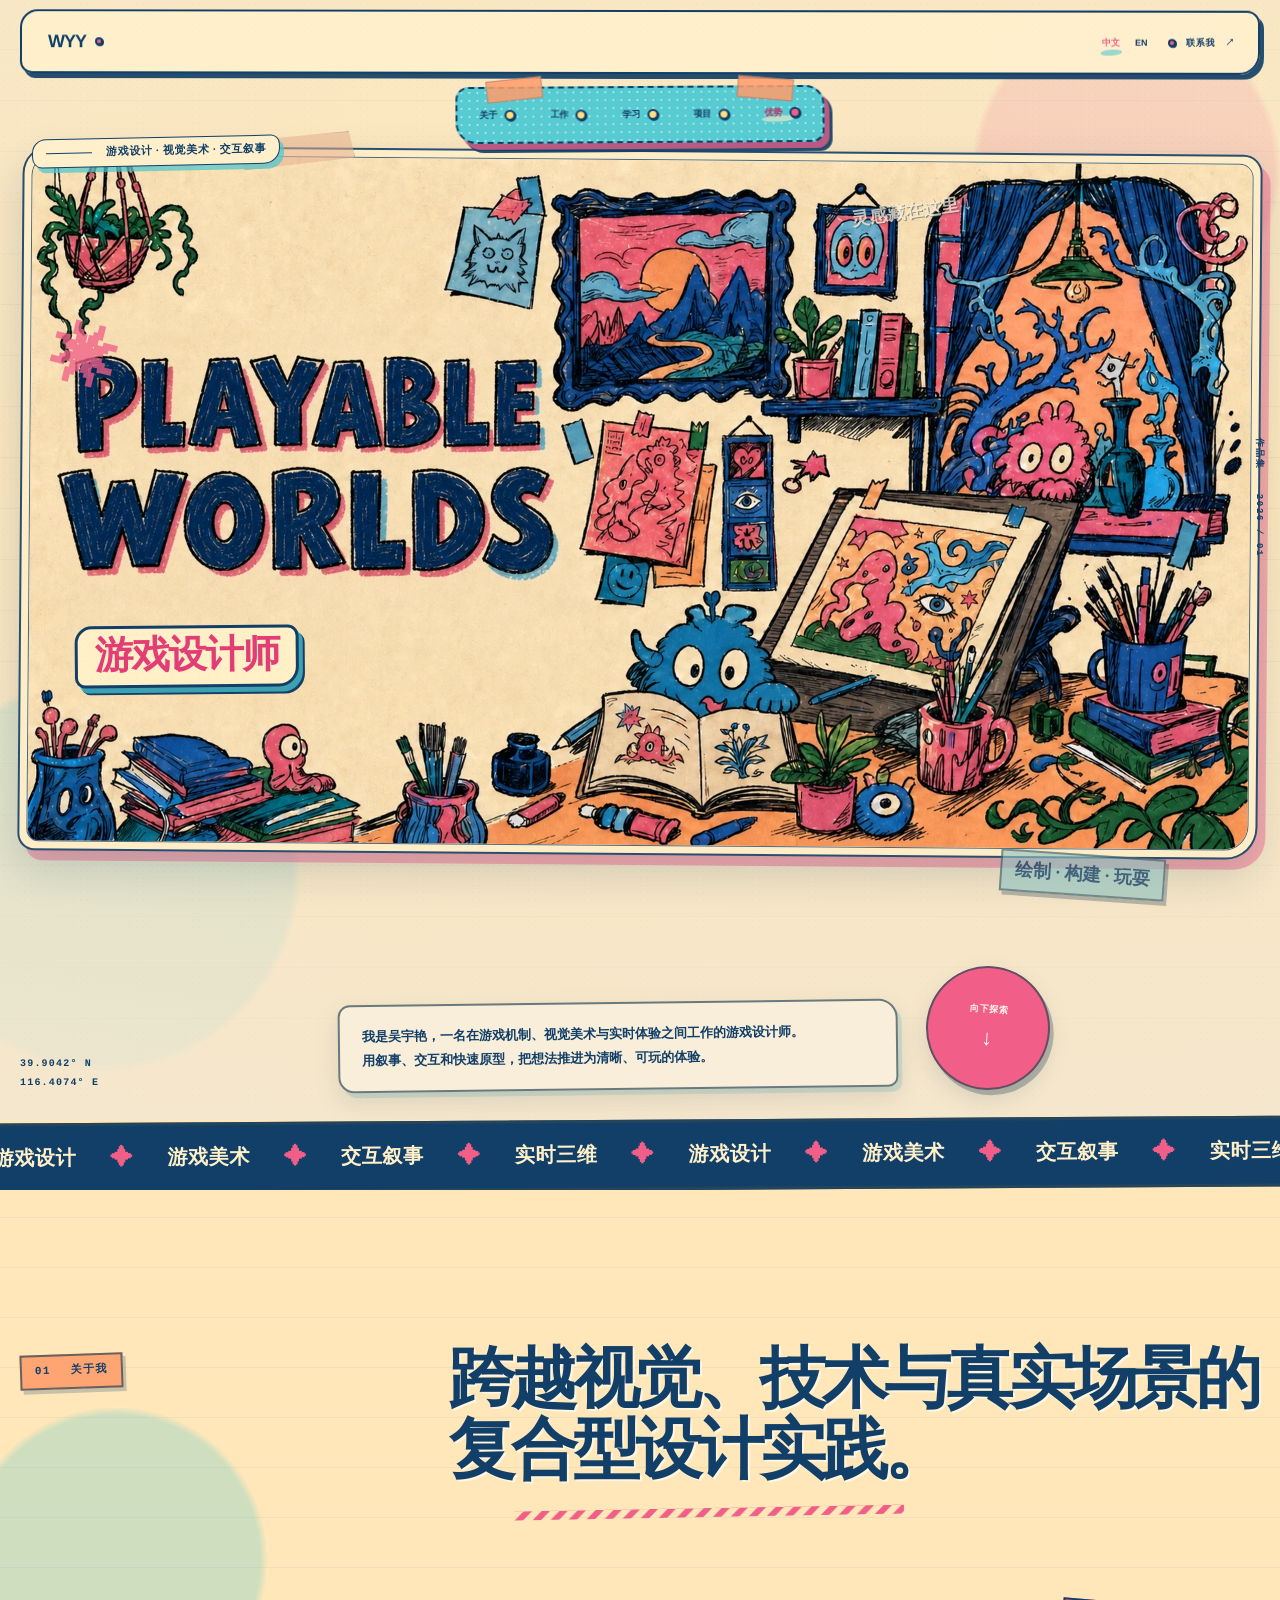
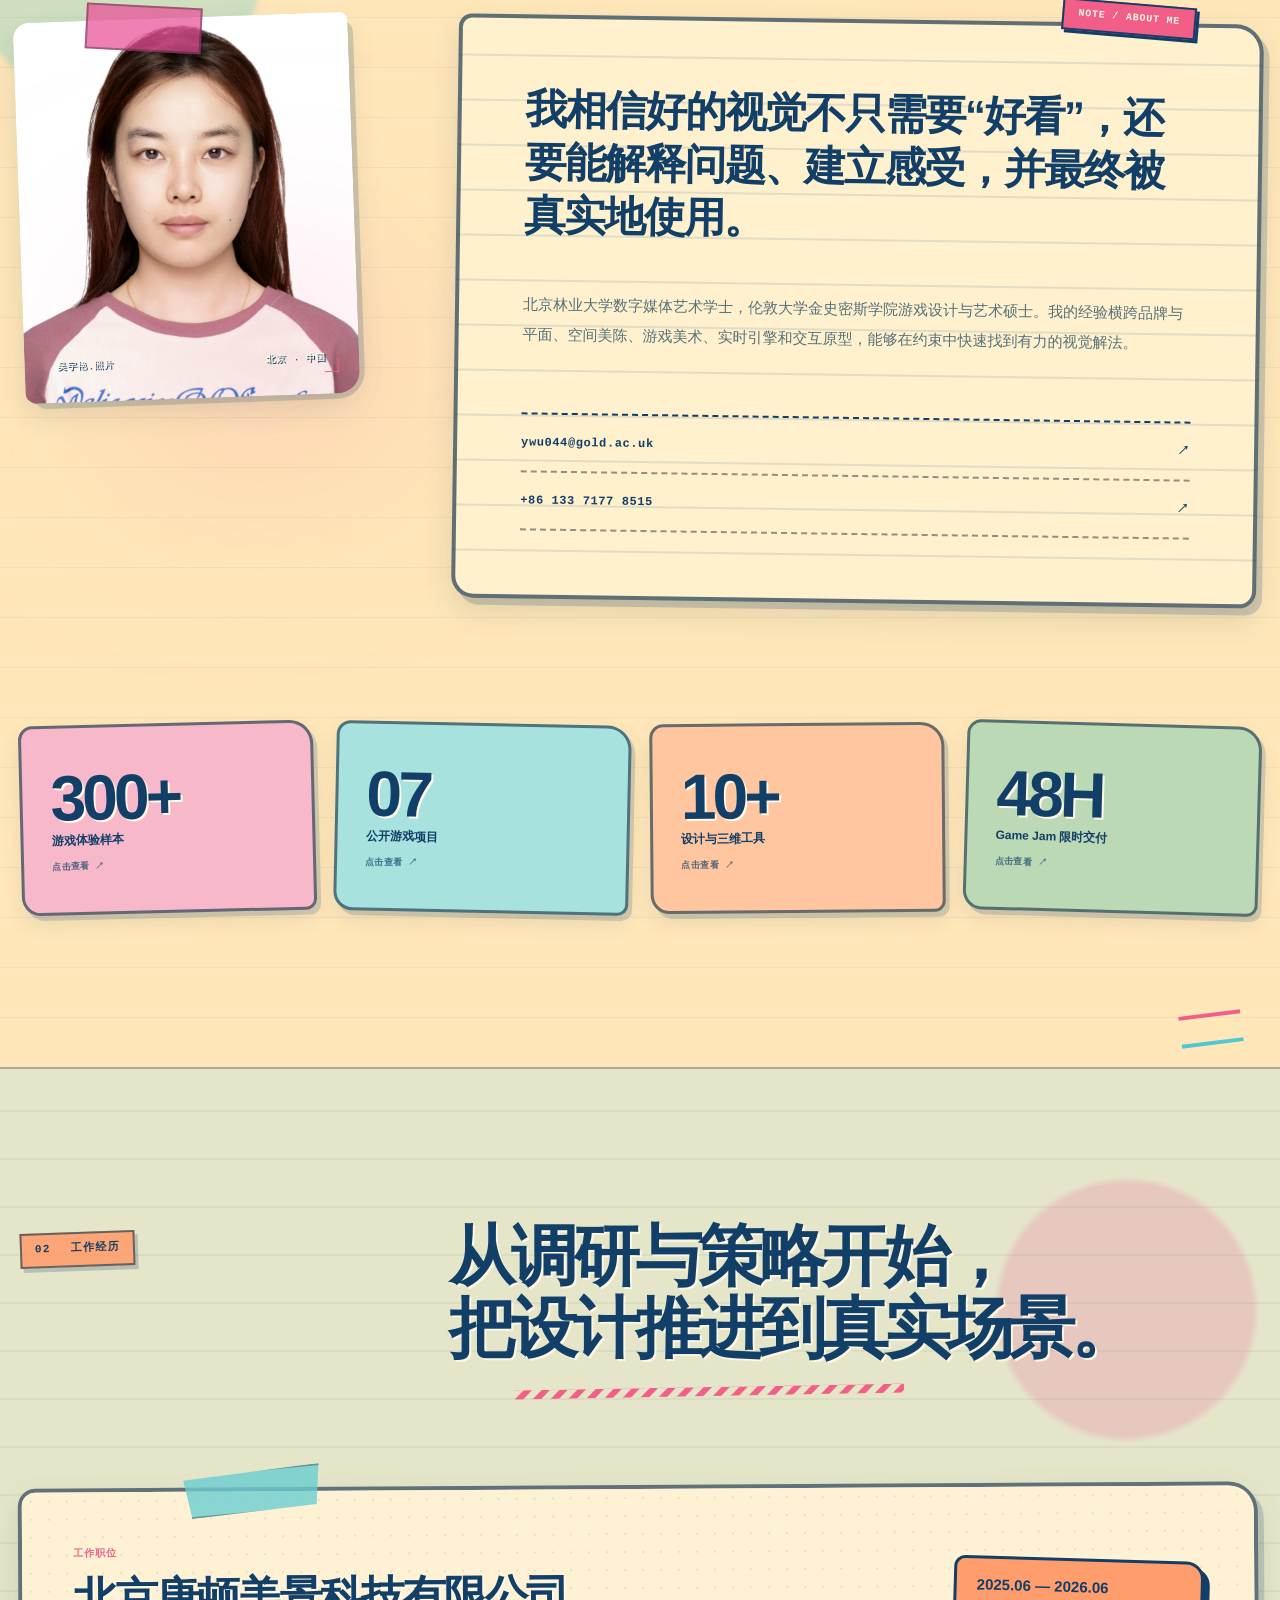
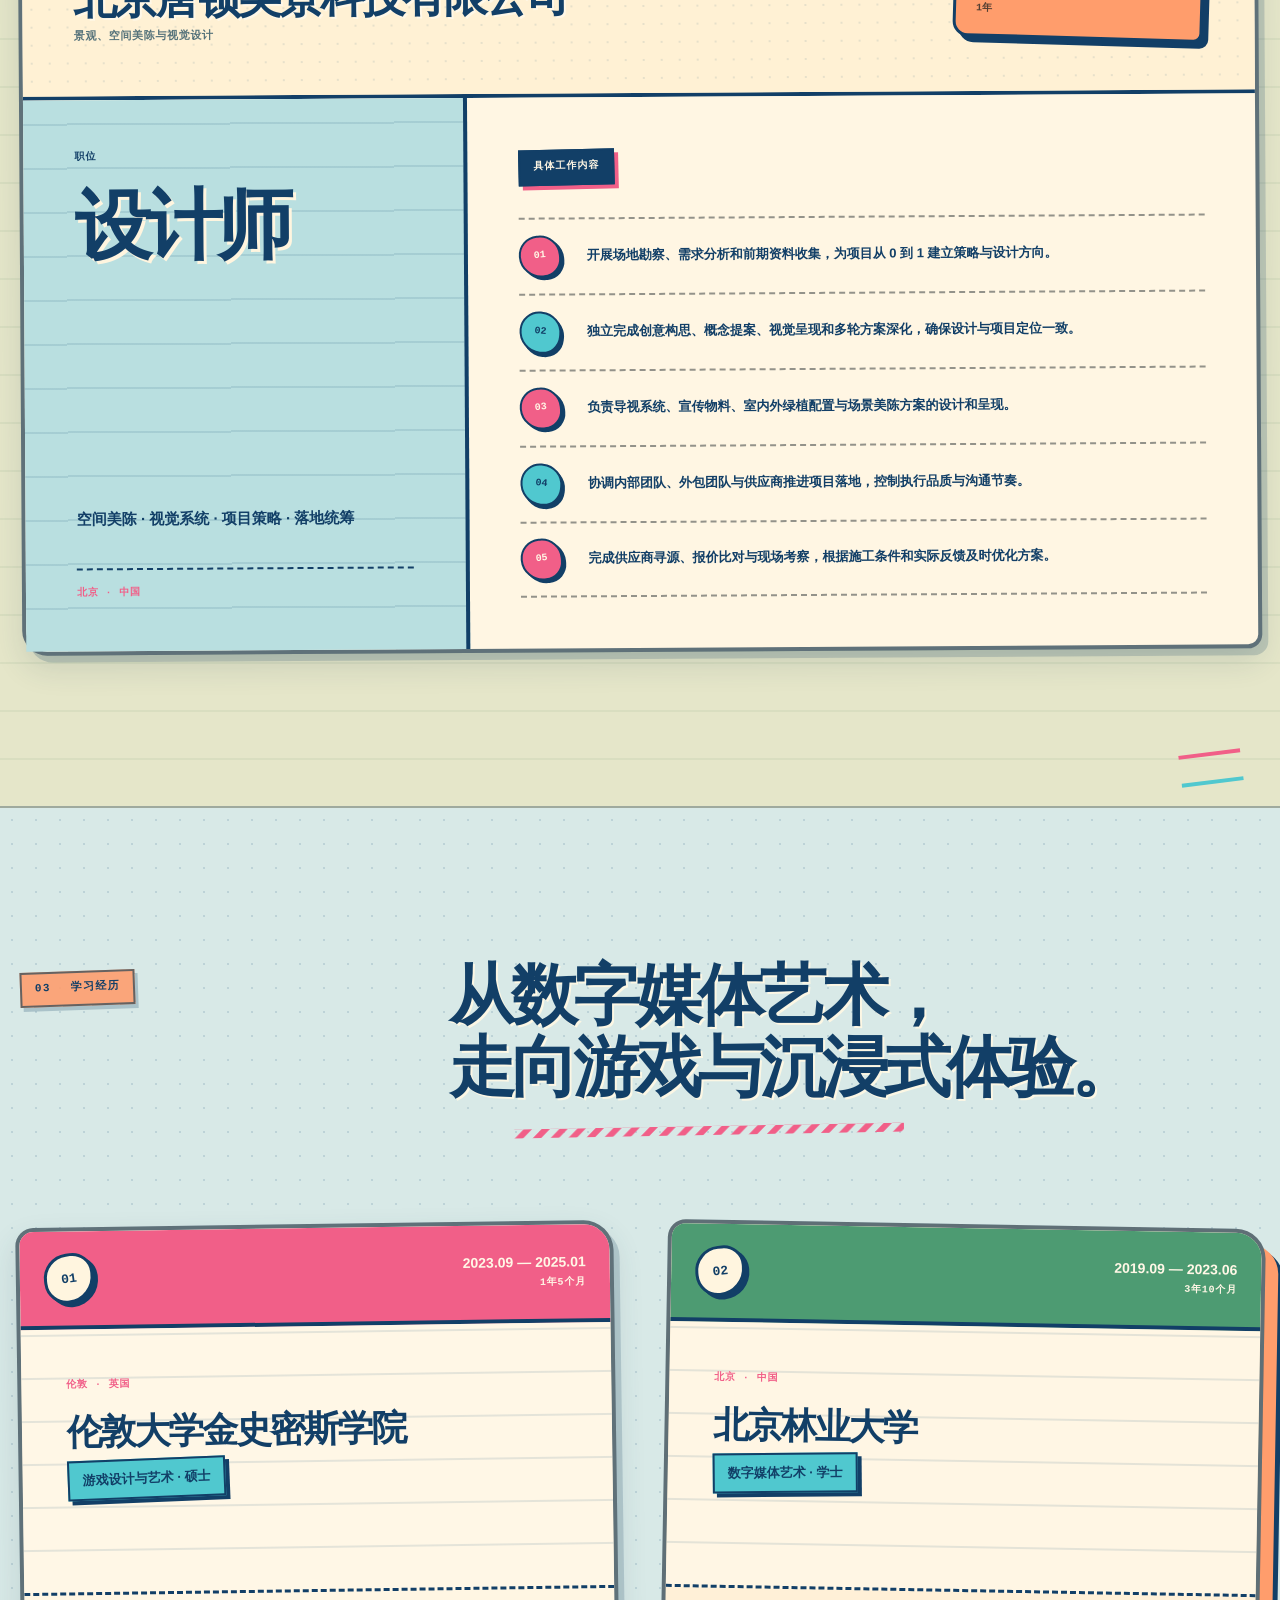
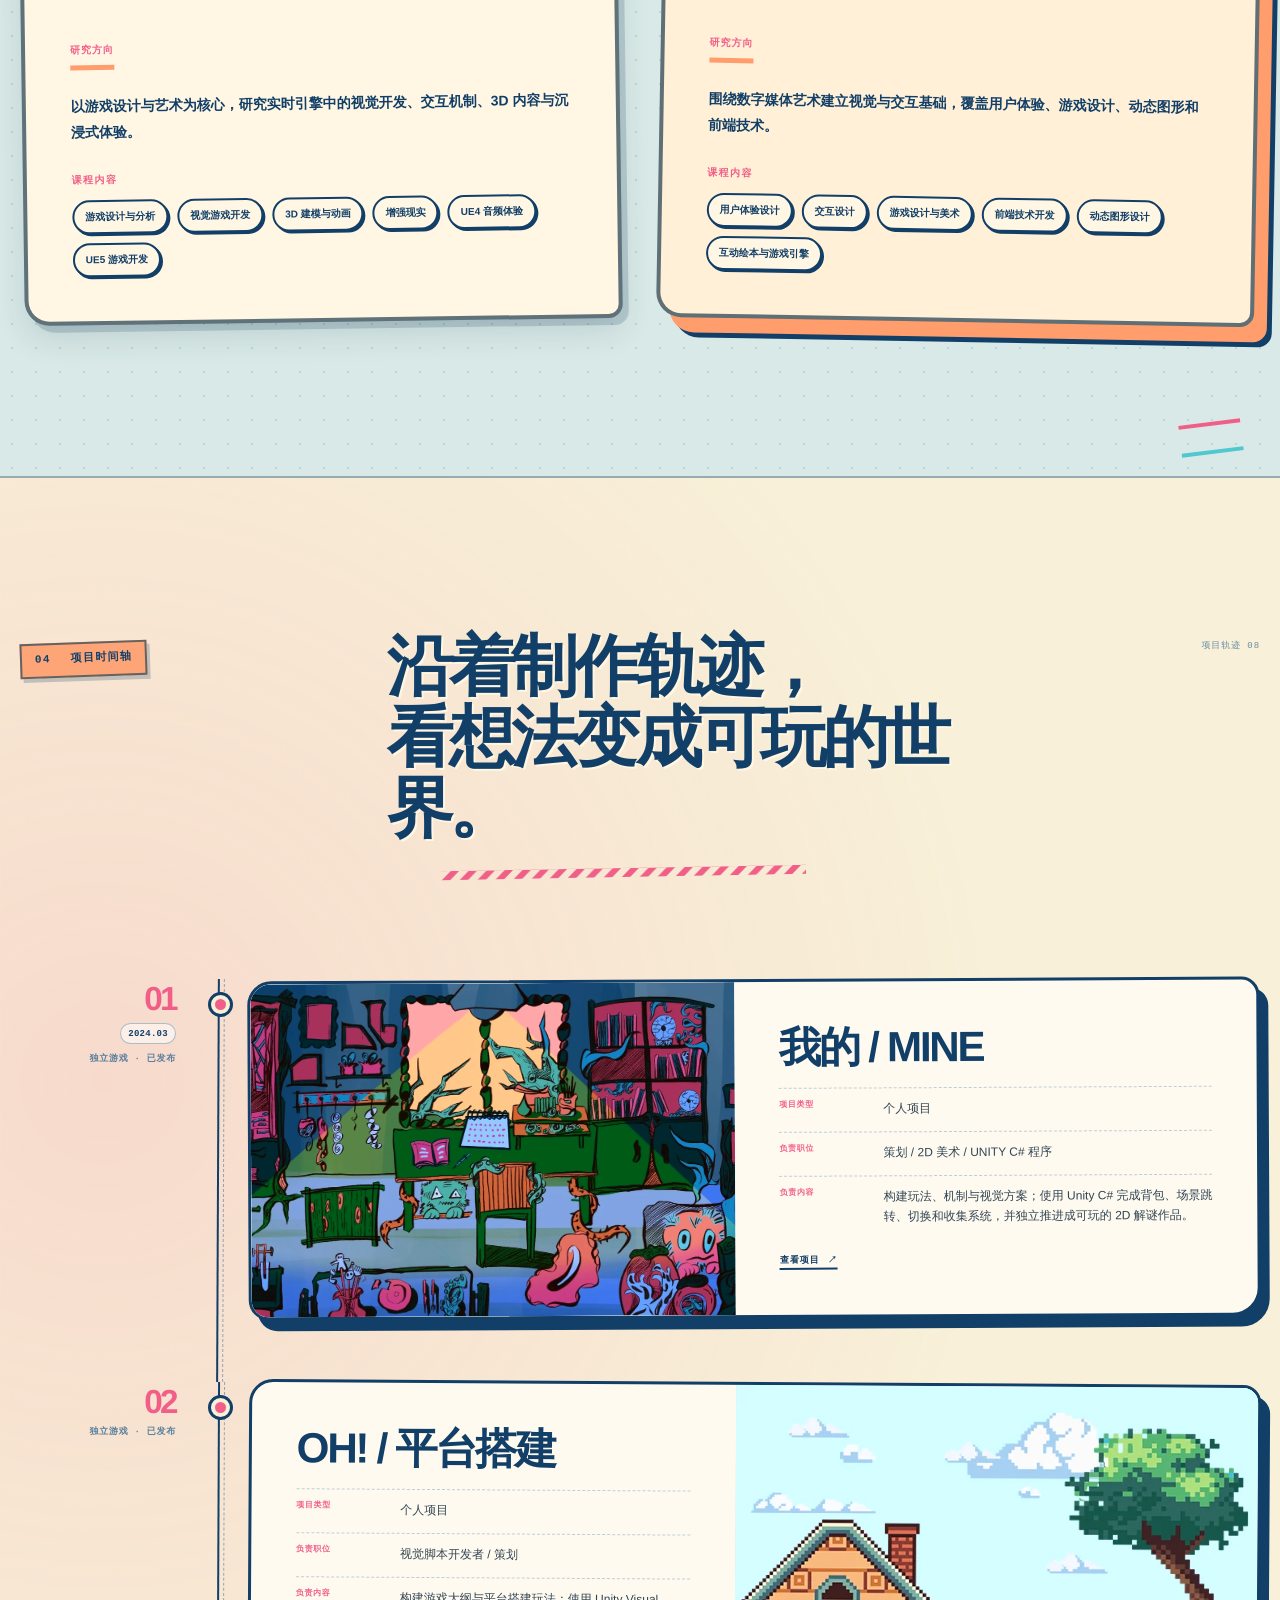
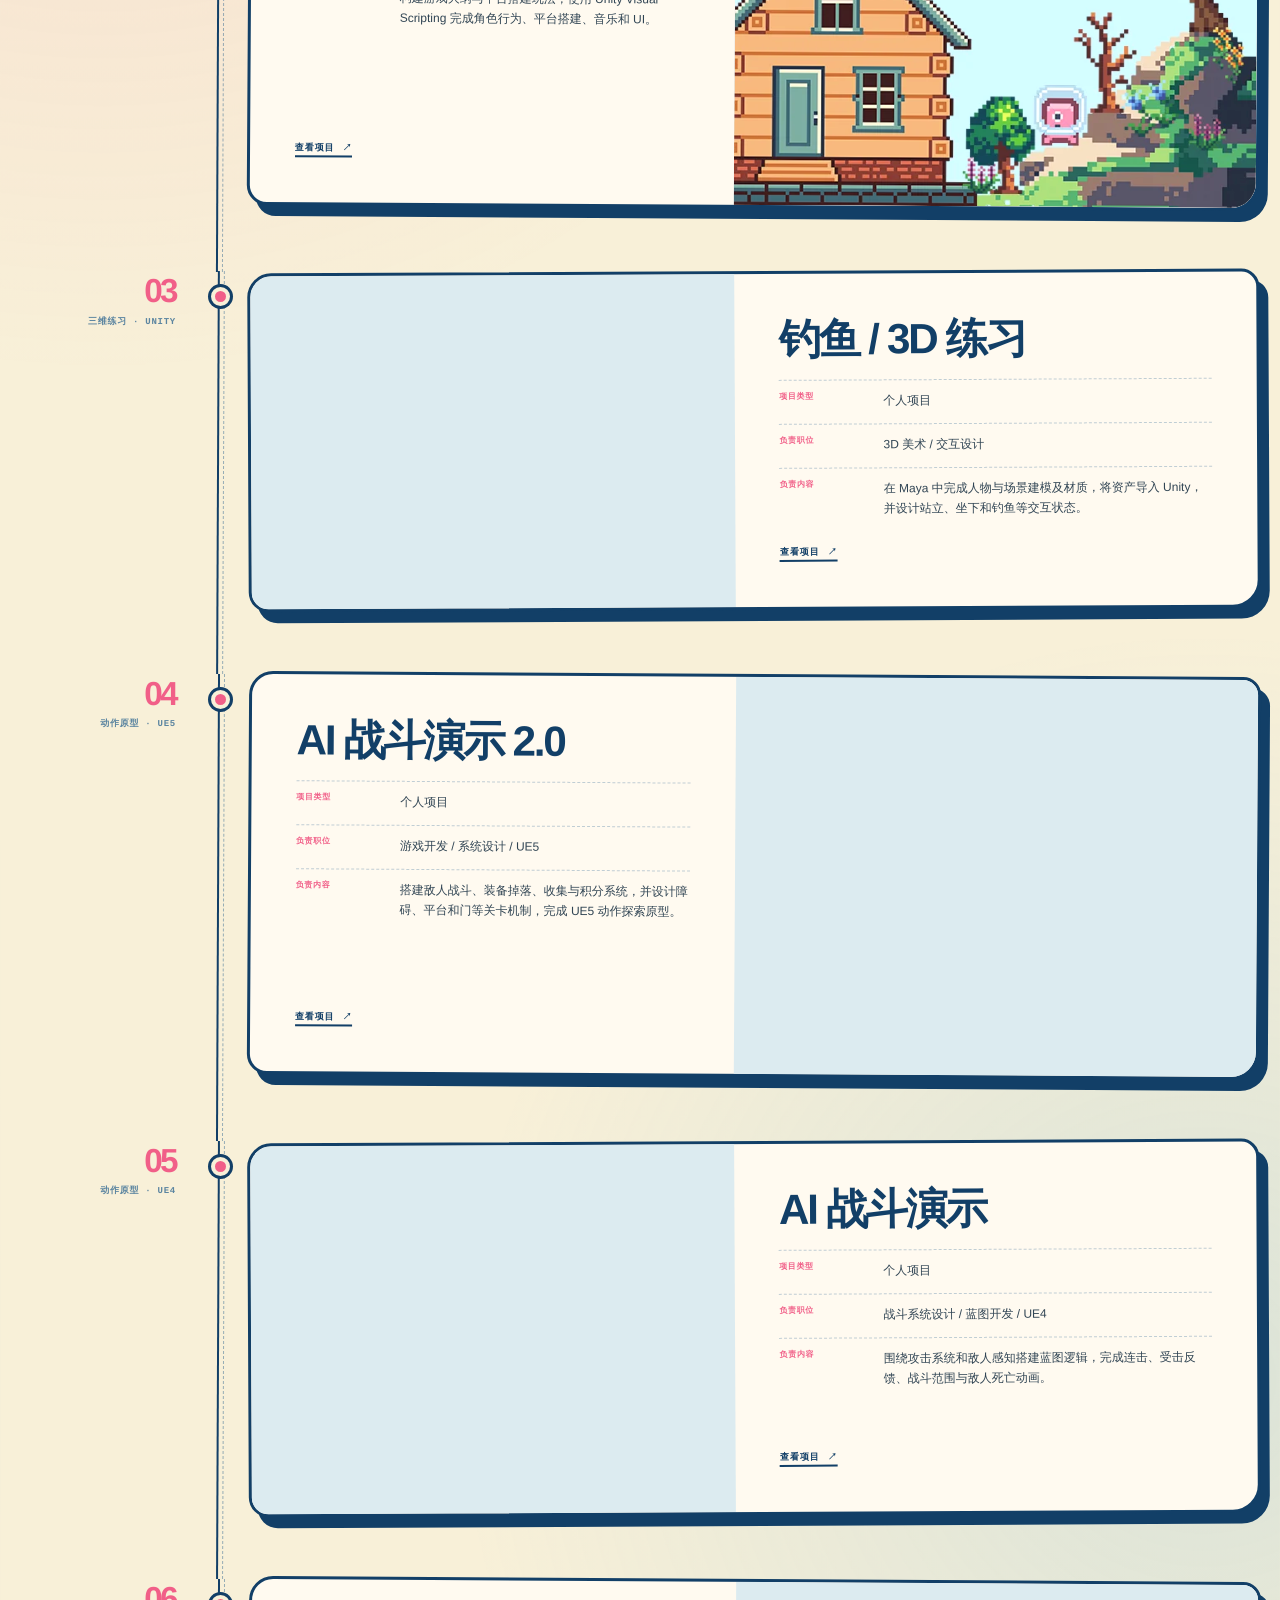
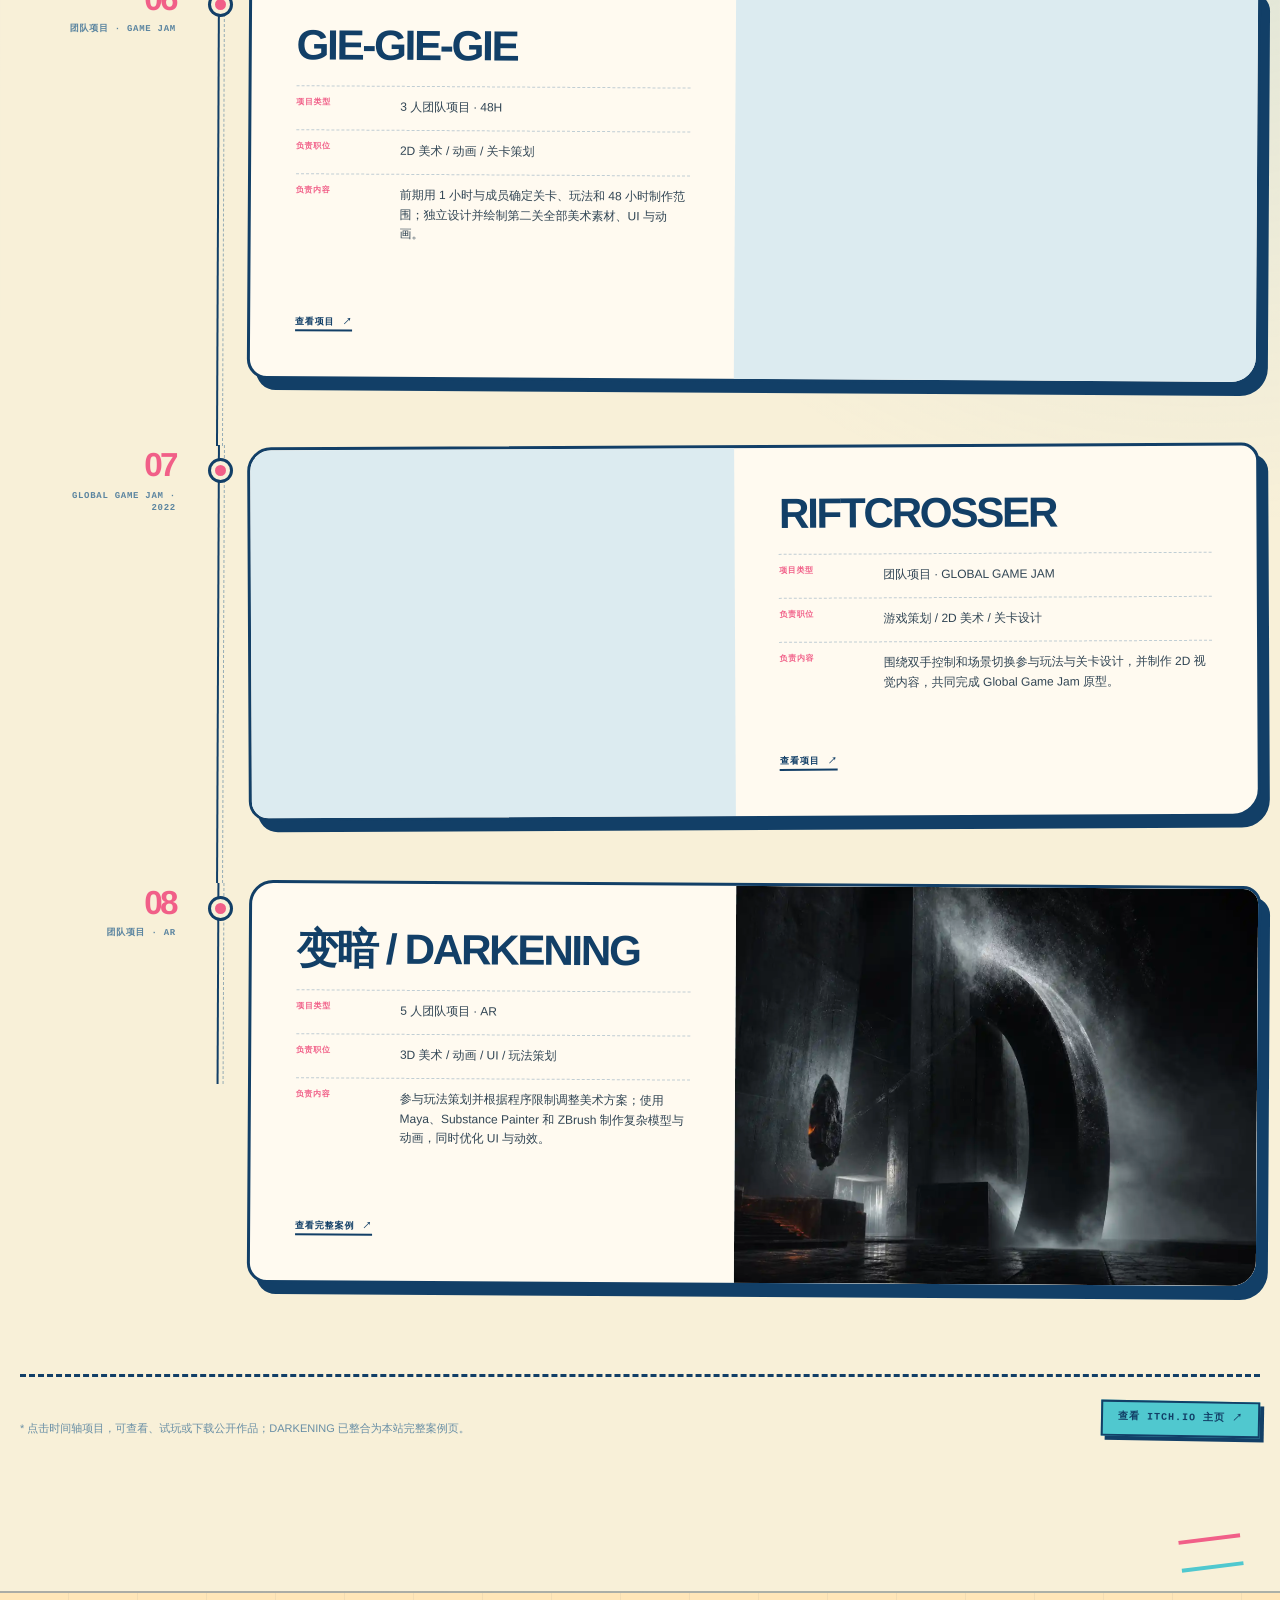
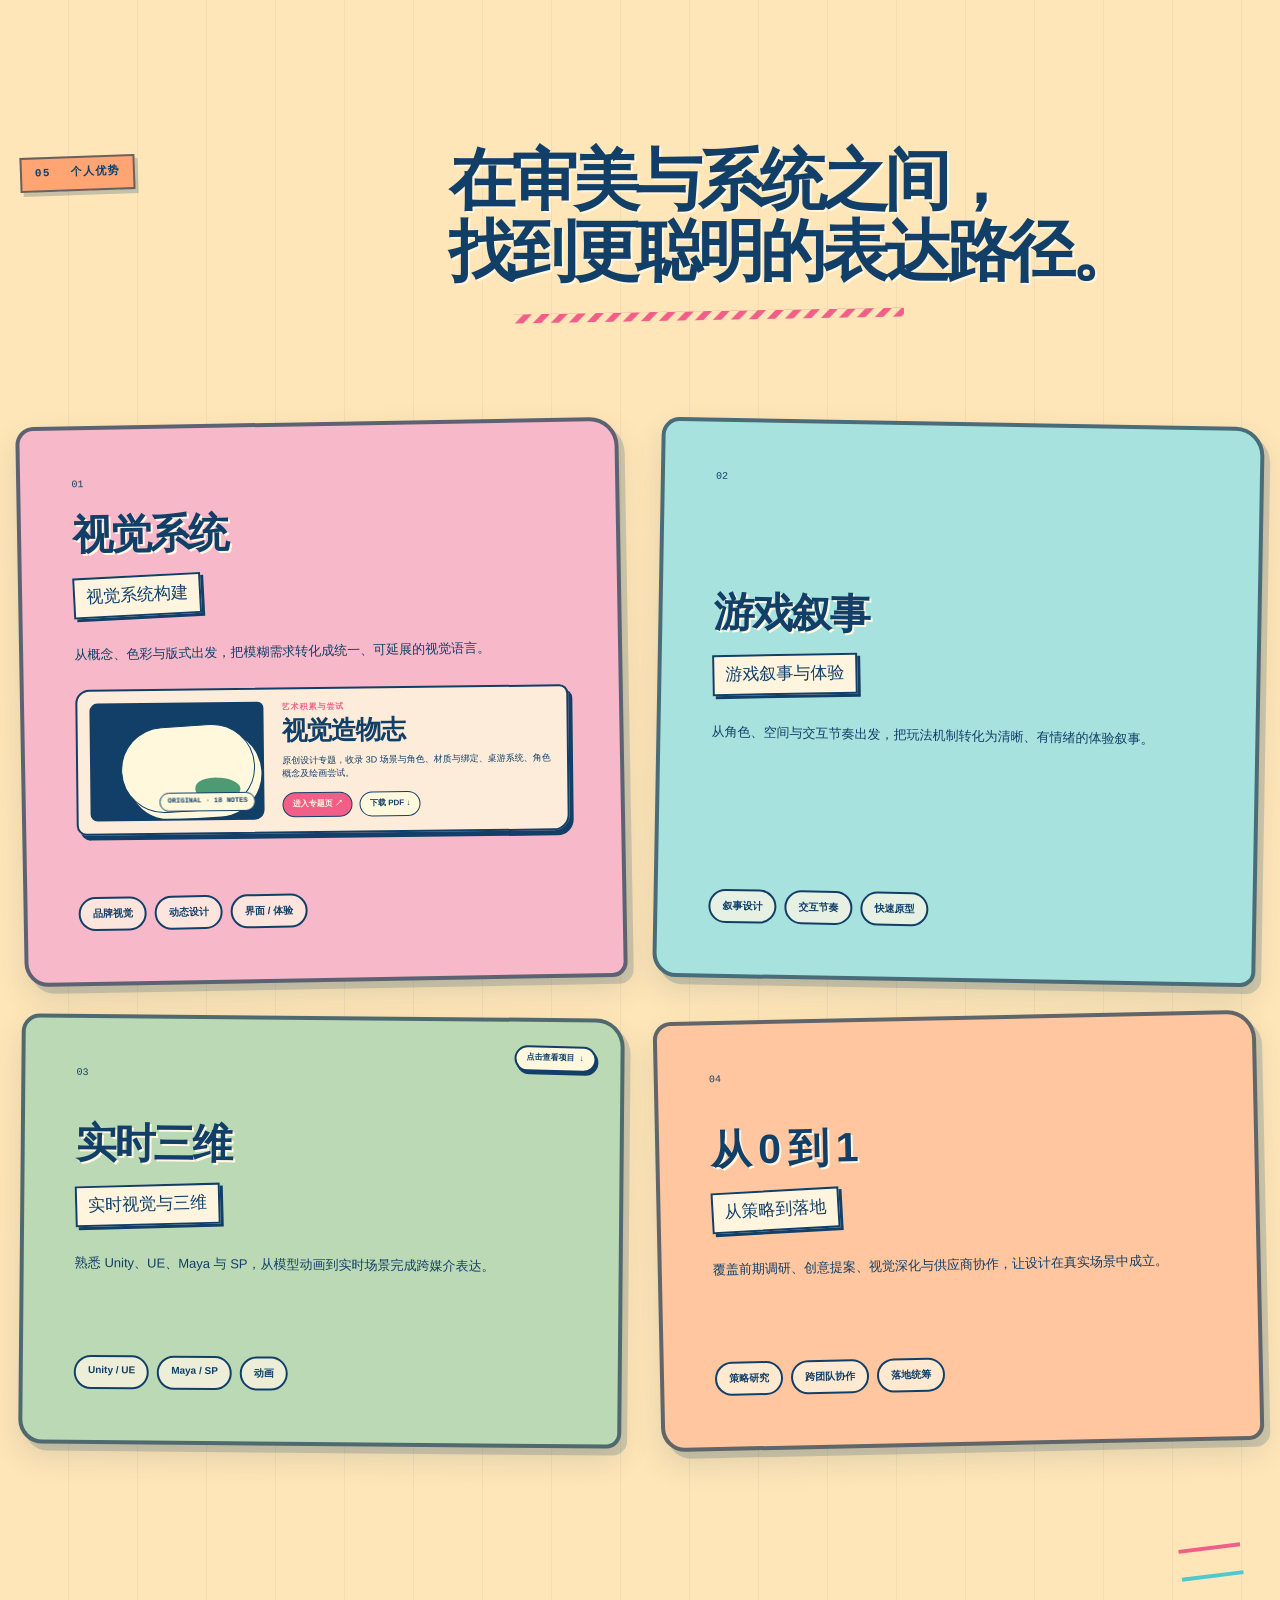
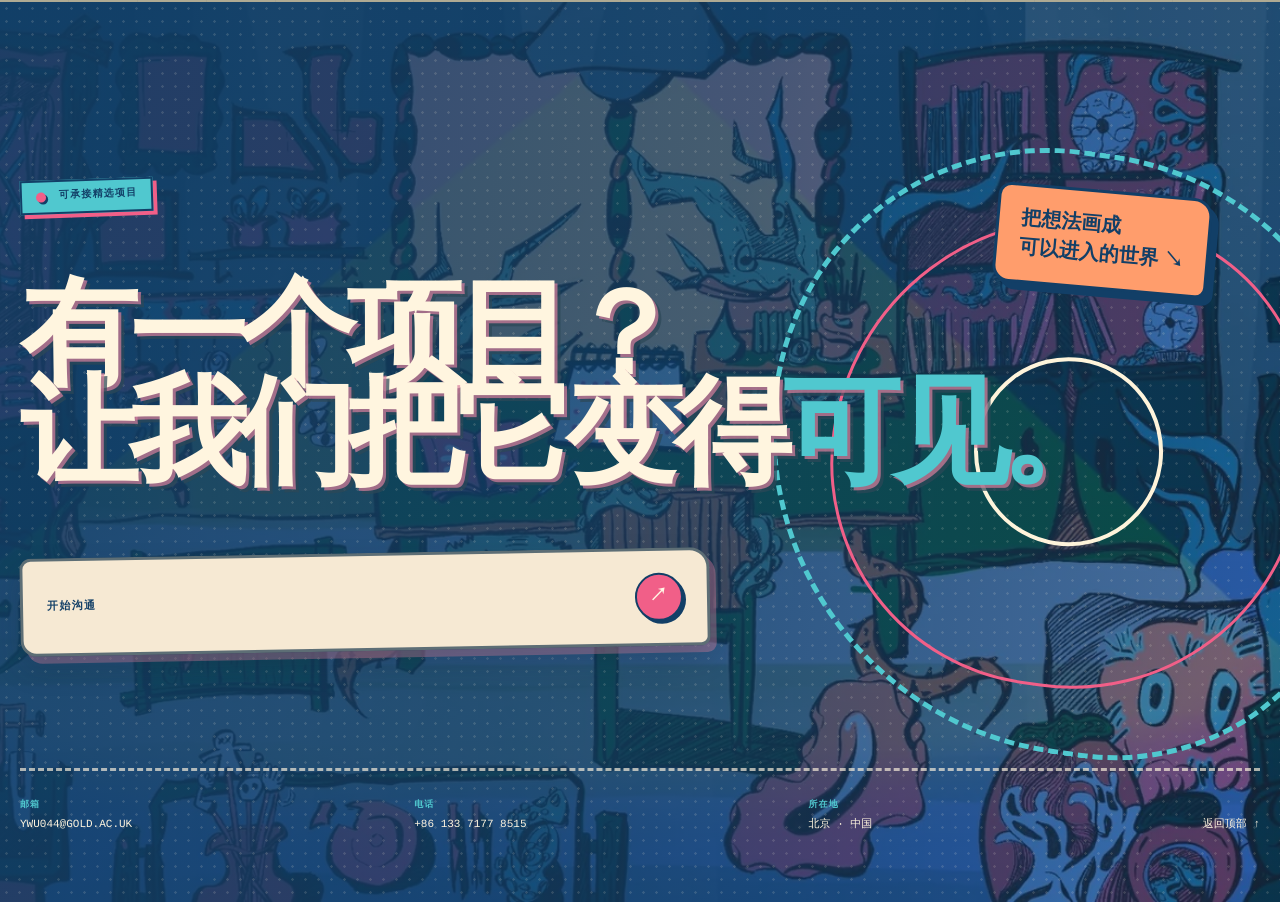
==== index.html @ 850c391c "Turn portfolio PDF into visual making notes" ====
<!doctype html>
<html lang="zh-CN">
  <head>
    <meta charset="UTF-8" />
    <meta name="viewport" content="width=device-width, initial-scale=1.0" />
    <meta name="description" content="游戏设计师吴宇艳的柔和蜡笔手绘作品集：游戏设计、视觉美术与交互叙事。" />
    <meta name="theme-color" content="#f5ecd9" />
    <meta property="og:title" content="WU YUYAN — Game Designer" />
    <meta property="og:description" content="游戏设计、视觉美术与交互叙事。" />
    <meta property="og:type" content="website" />
    <meta property="og:image" content="https://hooootpot.github.io/wuyuyan-portfolio/portfolio/itch-mine.webp" />
    <link rel="icon" href="./favicon.png" />
    <title>吴宇艳 — 游戏设计师 / Game Designer</title>
<style>

:root {
  --ink: #080a09;
  --panel: #0e1110;
  --panel-2: #141715;
  --paper: #f2f2eb;
  --muted: #9a9d96;
  --line: rgba(242, 242, 235, 0.15);
  --acid: #d7ff3f;
  --page: min(1700px, calc(100vw - 96px));
}

* {
  box-sizing: border-box;
}

html {
  scroll-behavior: smooth;
  background: var(--ink);
}

body {
  margin: 0;
  background: var(--ink);
  color: var(--paper);
  font-family: Arial, "PingFang SC", "Microsoft YaHei", sans-serif;
  -webkit-font-smoothing: antialiased;
  overflow-x: hidden;
}

a {
  color: inherit;
  text-decoration: none;
}

button,
a {
  -webkit-tap-highlight-color: transparent;
}

::selection {
  background: var(--acid);
  color: var(--ink);
}

.site-shell {
  background:
    linear-gradient(90deg, transparent calc(50% - 1px), rgba(255,255,255,.025) 50%, transparent calc(50% + 1px)),
    var(--ink);
}

.page-width {
  width: var(--page);
  margin: 0 auto;
}

.topbar {
  position: fixed;
  z-index: 100;
  top: 0;
  left: 0;
  width: 100%;
  height: 92px;
  padding: 0 48px;
  display: grid;
  grid-template-columns: 1fr auto 1fr;
  align-items: center;
  border-bottom: 1px solid rgba(255,255,255,.14);
  background: linear-gradient(180deg, rgba(5,7,6,.76), rgba(5,7,6,.14));
  backdrop-filter: blur(12px);
}

.brand-mark {
  justify-self: start;
  display: inline-flex;
  align-items: center;
  gap: 10px;
  font-weight: 800;
  letter-spacing: -.04em;
  font-size: 19px;
}

.brand-mark i {
  width: 7px;
  height: 7px;
  border-radius: 50%;
  background: var(--acid);
  box-shadow: 0 0 18px rgba(215,255,63,.7);
}

.nav-links {
  display: flex;
  align-items: center;
  gap: clamp(28px, 3vw, 64px);
  font: 11px/1.2 "Courier New", monospace;
  letter-spacing: .12em;
  color: rgba(255,255,255,.74);
}

.nav-links a {
  position: relative;
  padding: 12px 0;
}

.nav-links a::after {
  content: "";
  position: absolute;
  left: 0;
  right: 100%;
  bottom: 4px;
  height: 1px;
  background: var(--acid);
  transition: right .25s ease;
}

.nav-links a:hover::after,
.nav-links a:focus-visible::after {
  right: 0;
}

.contact-pill {
  justify-self: end;
  min-width: 158px;
  height: 44px;
  padding: 0 16px;
  border: 1px solid rgba(255,255,255,.24);
  display: flex;
  align-items: center;
  justify-content: space-between;
  gap: 10px;
  font: 10px/1 "Courier New", monospace;
  letter-spacing: .08em;
  transition: background .25s ease, color .25s ease, border-color .25s ease;
}

.contact-pill:hover,
.contact-pill:focus-visible {
  background: var(--acid);
  border-color: var(--acid);
  color: var(--ink);
}

.status-dot {
  display: inline-block;
  width: 7px;
  height: 7px;
  border-radius: 50%;
  background: var(--acid);
  box-shadow: 0 0 14px rgba(215,255,63,.65);
}

.contact-pill:hover .status-dot {
  background: var(--ink);
  box-shadow: none;
}

.hero {
  min-height: 100svh;
  height: max(760px, 100svh);
  position: relative;
  overflow: hidden;
  background: #090b0a url("./portfolio/hero-frame.webp") center/cover no-repeat;
}

.hero-video,
.hero-shade,
.hero-noise {
  position: absolute;
  inset: 0;
  width: 100%;
  height: 100%;
}

.hero-video {
  object-fit: cover;
  transform: scale(1.02);
  filter: saturate(.88) contrast(1.04);
}

.hero-shade {
  background:
    linear-gradient(90deg, rgba(4,6,5,.88) 0%, rgba(4,6,5,.5) 38%, rgba(4,6,5,.16) 75%),
    linear-gradient(180deg, rgba(2,3,2,.35), transparent 35%, rgba(2,3,2,.86) 100%);
}

.hero-noise {
  opacity: .12;
  pointer-events: none;
  background-image: url("data:image/svg+xml,%3Csvg viewBox='0 0 180 180' xmlns='http://www.w3.org/2000/svg'%3E%3Cfilter id='n'%3E%3CfeTurbulence type='fractalNoise' baseFrequency='.9' numOctaves='2' stitchTiles='stitch'/%3E%3C/filter%3E%3Crect width='100%25' height='100%25' filter='url(%23n)' opacity='.7'/%3E%3C/svg%3E");
  mix-blend-mode: soft-light;
}

.hero-content {
  position: relative;
  z-index: 2;
  height: 100%;
  padding-top: 154px;
  display: flex;
  flex-direction: column;
}

.hero-kicker {
  display: flex;
  align-items: center;
  gap: 14px;
  font: 11px/1 "Courier New", monospace;
  color: rgba(255,255,255,.68);
  letter-spacing: .16em;
}

.kicker-line {
  width: 46px;
  height: 1px;
  background: var(--acid);
}

.hero-title {
  margin: clamp(58px, 9vh, 116px) 0 0;
  display: flex;
  flex-direction: column;
  font-size: clamp(84px, 10.8vw, 196px);
  font-weight: 800;
  line-height: .72;
  letter-spacing: -.075em;
}

.hero-title > span {
  display: block;
}

.title-outline {
  margin-left: 11vw;
  color: transparent;
  -webkit-text-stroke: 1.2px rgba(242,242,235,.82);
}

.hero-title .title-small {
  margin: 34px 0 0 31vw;
  color: var(--acid);
  font: 600 clamp(18px, 2.1vw, 37px)/1 "Courier New", monospace;
  letter-spacing: .03em;
}

.hero-lower {
  margin-top: auto;
  padding-bottom: 44px;
  display: grid;
  grid-template-columns: 1fr minmax(420px, 1.25fr) auto;
  align-items: end;
  gap: 48px;
}

.hero-coordinates {
  display: flex;
  flex-direction: column;
  gap: 7px;
  font: 10px/1.2 "Courier New", monospace;
  letter-spacing: .12em;
  color: rgba(255,255,255,.52);
}

.hero-intro {
  margin: 0;
  color: rgba(255,255,255,.72);
  font-size: 14px;
  line-height: 1.85;
}

.scroll-cue {
  width: 142px;
  height: 142px;
  border: 1px solid rgba(255,255,255,.25);
  border-radius: 50%;
  display: flex;
  flex-direction: column;
  align-items: center;
  justify-content: center;
  gap: 14px;
  font: 9px/1 "Courier New", monospace;
  letter-spacing: .08em;
  transition: border-color .25s ease, background .25s ease, color .25s ease;
}

.scroll-cue i {
  font-style: normal;
  font-size: 22px;
}

.scroll-cue:hover,
.scroll-cue:focus-visible {
  border-color: var(--acid);
  background: var(--acid);
  color: var(--ink);
}

.hero-index {
  position: absolute;
  z-index: 3;
  right: 22px;
  top: 44%;
  display: flex;
  align-items: center;
  gap: 24px;
  transform: rotate(90deg) translateX(50%);
  transform-origin: right center;
  color: rgba(255,255,255,.42);
  font: 9px/1 "Courier New", monospace;
  letter-spacing: .18em;
}

.ticker {
  height: 76px;
  overflow: hidden;
  border-top: 1px solid var(--line);
  border-bottom: 1px solid var(--line);
  background: var(--acid);
  color: var(--ink);
}

.ticker-track {
  width: max-content;
  height: 100%;
  display: flex;
  align-items: center;
  gap: 34px;
  animation: ticker 28s linear infinite;
  font: 800 20px/1 Arial, sans-serif;
  letter-spacing: -.03em;
}

.ticker-track i {
  font-style: normal;
  font-size: 14px;
}

@keyframes ticker {
  to { transform: translateX(-50%); }
}

.section-block {
  padding: clamp(130px, 12vw, 220px) 0;
  border-bottom: 1px solid var(--line);
}

.section-head {
  display: grid;
  grid-template-columns: 1fr 2.2fr;
  gap: 60px;
  align-items: start;
  margin-bottom: clamp(78px, 8vw, 142px);
}

.section-head > p {
  margin: 10px 0 0;
  font: 11px/1.2 "Courier New", monospace;
  letter-spacing: .12em;
  color: var(--muted);
}

.section-head > p span {
  color: var(--acid);
  margin-right: 12px;
}

.section-head h2 {
  margin: 0;
  max-width: 1000px;
  font-size: clamp(42px, 5.2vw, 88px);
  line-height: 1.07;
  letter-spacing: -.055em;
  font-weight: 600;
}

.about {
  position: relative;
  background:
    radial-gradient(circle at 17% 32%, rgba(215,255,63,.05), transparent 28%),
    var(--ink);
}

.about-grid {
  display: grid;
  grid-template-columns: minmax(420px, .82fr) 1.18fr;
  gap: clamp(68px, 8vw, 150px);
  align-items: center;
}

.portrait-frame {
  position: relative;
  margin: 0;
  aspect-ratio: .88;
  overflow: hidden;
  background: #c8c9c3;
}

.portrait-frame::before,
.portrait-frame::after {
  content: "";
  position: absolute;
  z-index: 2;
  inset: 18px;
  border: 1px solid rgba(255,255,255,.28);
  pointer-events: none;
}

.portrait-frame::after {
  inset: auto 18px 18px auto;
  width: 13px;
  height: 13px;
  border-left: 0;
  border-top: 0;
  border-color: var(--acid);
}

.portrait-frame img {
  position: absolute;
  inset: 0;
  width: 100%;
  height: 100%;
  object-fit: cover;
  object-position: 50% 34%;
  transform: scale(1.16);
  filter: grayscale(1) contrast(1.08) brightness(.88);
}

.portrait-glow {
  position: absolute;
  z-index: 1;
  inset: auto -12% -20% 30%;
  height: 55%;
  background: var(--acid);
  filter: blur(90px);
  opacity: .28;
  mix-blend-mode: color-dodge;
}

.portrait-frame figcaption {
  position: absolute;
  z-index: 3;
  left: 28px;
  right: 28px;
  bottom: 25px;
  display: flex;
  justify-content: space-between;
  color: rgba(255,255,255,.7);
  font: 9px/1 "Courier New", monospace;
  letter-spacing: .12em;
}

.about-copy {
  padding: 10% 0;
}

.about-lead {
  margin: 0 0 48px;
  max-width: 940px;
  font-size: clamp(30px, 3.25vw, 55px);
  line-height: 1.28;
  letter-spacing: -.04em;
  color: var(--paper) !important;
}

.about-copy > p:not(.about-lead) {
  max-width: 740px;
  margin: 0;
  color: var(--muted);
  font-size: 15px;
  line-height: 2;
}

.about-contact {
  margin-top: 62px;
  max-width: 740px;
  border-top: 1px solid var(--line);
}

.about-contact a {
  min-height: 58px;
  display: flex;
  align-items: center;
  justify-content: space-between;
  border-bottom: 1px solid var(--line);
  font: 12px/1 "Courier New", monospace;
  letter-spacing: .05em;
  transition: color .2s ease, padding .2s ease;
}

.about-contact a:hover,
.about-contact a:focus-visible {
  color: var(--acid);
  padding-left: 8px;
}

.stats-grid {
  margin-top: 120px;
  display: grid;
  grid-template-columns: repeat(4, 1fr);
  border-top: 1px solid var(--line);
  border-bottom: 1px solid var(--line);
}

.stat {
  min-height: 190px;
  padding: 38px 28px;
  border-right: 1px solid var(--line);
  display: flex;
  flex-direction: column;
  justify-content: space-between;
}

.stat:last-child { border-right: 0; }

.stat strong {
  color: var(--acid);
  font-size: clamp(48px, 5vw, 82px);
  line-height: 1;
  letter-spacing: -.06em;
}

.stat span {
  color: var(--muted);
  font-size: 12px;
}

.timeline {
  margin-top: 120px;
  border-top: 1px solid var(--line);
}

.timeline-label {
  padding: 24px 0 38px;
  color: var(--muted);
  font: 10px/1 "Courier New", monospace;
  letter-spacing: .12em;
}

.timeline-row {
  min-height: 126px;
  padding: 28px 0;
  display: grid;
  grid-template-columns: 1fr 2.2fr .6fr;
  gap: 60px;
  align-items: center;
  border-top: 1px solid var(--line);
}

.timeline-date,
.timeline-row > span {
  color: var(--muted);
  font: 10px/1.2 "Courier New", monospace;
  letter-spacing: .08em;
}

.timeline-row > span { text-align: right; }

.timeline-row h3 {
  margin: 0 0 10px;
  font-size: 20px;
  letter-spacing: -.02em;
}

.timeline-row p {
  margin: 0;
  color: var(--muted);
  font-size: 13px;
}

.projects {
  background: #0b0d0c;
}

.section-head-row {
  grid-template-columns: 1fr 2.2fr .45fr;
}

.section-note {
  justify-self: end;
  margin-top: 10px;
  color: var(--muted);
  font: 9px/1 "Courier New", monospace;
  letter-spacing: .1em;
}

.projects-grid {
  display: grid;
  grid-template-columns: repeat(12, 1fr);
  gap: clamp(56px, 6vw, 110px) 32px;
}

.project-card {
  grid-column: span 6;
}

.project-card:first-child {
  grid-column: span 12;
}

.project-image-wrap {
  position: relative;
  overflow: hidden;
  aspect-ratio: 4 / 3;
  background: #161917;
}

.project-card:first-child .project-image-wrap {
  aspect-ratio: 2 / 1;
}

.project-image-wrap > img {
  width: 100%;
  height: 100%;
  object-fit: cover;
  transition: transform .9s cubic-bezier(.2,.75,.2,1), filter .5s ease;
}

.project-card:hover .project-image-wrap > img {
  transform: scale(1.035);
  filter: brightness(.72) saturate(.85);
}

.project-index {
  position: absolute;
  top: 24px;
  left: 24px;
  width: 40px;
  height: 40px;
  border-radius: 50%;
  display: grid;
  place-items: center;
  background: rgba(7,9,8,.62);
  border: 1px solid rgba(255,255,255,.24);
  backdrop-filter: blur(10px);
  font: 10px/1 "Courier New", monospace;
}

.project-hover {
  position: absolute;
  z-index: 2;
  inset: 0;
  display: flex;
  align-items: center;
  justify-content: center;
  gap: 12px;
  opacity: 0;
  transform: translateY(12px);
  transition: opacity .35s ease, transform .35s ease;
  font: 10px/1 "Courier New", monospace;
  letter-spacing: .12em;
}

.project-hover i {
  width: 52px;
  height: 52px;
  display: grid;
  place-items: center;
  border-radius: 50%;
  background: var(--acid);
  color: var(--ink);
  font-style: normal;
  font-size: 18px;
}

.project-card:hover .project-hover {
  opacity: 1;
  transform: translateY(0);
}

.project-meta {
  position: relative;
  padding: 26px 0 0;
  display: grid;
  grid-template-columns: 1.1fr 1fr auto;
  gap: 36px;
  align-items: start;
}

.project-card:not(:first-child) .project-meta {
  grid-template-columns: 1fr auto;
}

.project-card:not(:first-child) .project-summary {
  grid-column: 1 / -1;
}

.project-meta h3 {
  margin: 0 0 9px;
  font-size: clamp(21px, 2vw, 34px);
  letter-spacing: -.035em;
}

.project-meta p {
  margin: 0;
}

.project-meta > div p,
.project-year {
  color: var(--muted);
  font: 9px/1.2 "Courier New", monospace;
  letter-spacing: .08em;
}

.project-summary {
  max-width: 520px;
  color: var(--muted);
  font-size: 12px;
  line-height: 1.75;
}

.project-year {
  white-space: nowrap;
  text-align: right;
}

.visual-note {
  margin: 88px 0 0;
  color: rgba(255,255,255,.36);
  font-size: 11px;
}

.strengths {
  background:
    radial-gradient(circle at 70% 38%, rgba(215,255,63,.055), transparent 30%),
    var(--ink);
}

.strength-grid {
  display: grid;
  grid-template-columns: repeat(2, 1fr);
  border-top: 1px solid var(--line);
  border-left: 1px solid var(--line);
}

.strength-card {
  min-height: 470px;
  padding: clamp(30px, 4vw, 64px);
  border-right: 1px solid var(--line);
  border-bottom: 1px solid var(--line);
  display: flex;
  flex-direction: column;
  justify-content: space-between;
  transition: background .35s ease, color .35s ease;
}

.strength-card:nth-child(2) {
  background: var(--acid);
  color: var(--ink);
}

.strength-card:not(:nth-child(2)):hover {
  background: var(--panel-2);
}

.strength-top {
  display: flex;
  justify-content: space-between;
  font: 10px/1 "Courier New", monospace;
}

.strength-top i { font-style: normal; font-size: 20px; }

.strength-card h3 {
  margin: 0;
  font-size: clamp(31px, 3.2vw, 52px);
  letter-spacing: -.055em;
}

.strength-card h4 {
  margin: 12px 0 26px;
  font-size: 17px;
  font-weight: 500;
}

.strength-card p {
  max-width: 520px;
  margin: 0;
  color: var(--muted);
  font-size: 13px;
  line-height: 1.85;
}

.strength-card:nth-child(2) p {
  color: rgba(8,10,9,.7);
}

.strength-card ul {
  margin: 42px 0 0;
  padding: 0;
  list-style: none;
  display: flex;
  flex-wrap: wrap;
  gap: 8px;
}

.strength-card li {
  padding: 8px 12px;
  border: 1px solid var(--line);
  border-radius: 999px;
  color: var(--muted);
  font-size: 10px;
}

.strength-card:nth-child(2) li {
  color: var(--ink);
  border-color: rgba(8,10,9,.28);
}

.contact-screen {
  position: relative;
  min-height: 100svh;
  display: flex;
  align-items: center;
  overflow: hidden;
  background:
    radial-gradient(circle at 76% 36%, rgba(215,255,63,.17), transparent 24%),
    linear-gradient(140deg, #0e110f, #050605 72%);
}

.contact-screen::before {
  content: "";
  position: absolute;
  inset: 0;
  background-image:
    linear-gradient(rgba(255,255,255,.035) 1px, transparent 1px),
    linear-gradient(90deg, rgba(255,255,255,.035) 1px, transparent 1px);
  background-size: 7.5vw 7.5vw;
  mask-image: linear-gradient(to bottom, transparent, black 20%, black 80%, transparent);
}

.contact-orbit {
  position: absolute;
  width: min(48vw, 760px);
  aspect-ratio: 1;
  right: -9vw;
  top: 50%;
  transform: translateY(-50%);
  border: 1px solid rgba(215,255,63,.24);
  border-radius: 50%;
  box-shadow: inset 0 0 120px rgba(215,255,63,.03);
}

.contact-orbit::before,
.contact-orbit::after {
  content: "";
  position: absolute;
  inset: 13%;
  border: 1px solid rgba(255,255,255,.08);
  border-radius: 50%;
}

.contact-orbit::after {
  inset: 35%;
  background: var(--acid);
  border: 0;
  filter: blur(70px);
  opacity: .12;
}

.contact-inner {
  position: relative;
  z-index: 2;
  padding: 150px 0 42px;
}

.contact-kicker {
  display: flex;
  align-items: center;
  gap: 13px;
  margin: 0 0 clamp(60px, 8vh, 100px);
  color: var(--muted);
  font: 10px/1 "Courier New", monospace;
  letter-spacing: .12em;
}

.contact-inner h2 {
  margin: 0;
  font-size: clamp(74px, 9.2vw, 164px);
  line-height: .83;
  letter-spacing: -.075em;
  font-weight: 800;
}

.contact-inner h2 span { display: block; }

.contact-inner h2 em {
  color: var(--acid);
  font-style: normal;
}

.contact-main {
  width: min(100%, 660px);
  margin-top: clamp(56px, 8vh, 92px);
  padding: 0 0 20px;
  display: flex;
  align-items: center;
  justify-content: space-between;
  border-bottom: 1px solid rgba(255,255,255,.42);
  font: 11px/1 "Courier New", monospace;
  letter-spacing: .12em;
  transition: color .2s ease, border-color .2s ease;
}

.contact-main i {
  width: 48px;
  height: 48px;
  display: grid;
  place-items: center;
  border-radius: 50%;
  background: var(--acid);
  color: var(--ink);
  font-size: 18px;
  font-style: normal;
  transition: transform .25s ease;
}

.contact-main:hover,
.contact-main:focus-visible {
  color: var(--acid);
  border-color: var(--acid);
}

.contact-main:hover i { transform: rotate(45deg); }

.contact-footer {
  margin-top: clamp(88px, 13vh, 160px);
  padding-top: 30px;
  border-top: 1px solid var(--line);
  display: grid;
  grid-template-columns: repeat(3, 1fr) auto;
  gap: 50px;
  align-items: end;
}

.contact-footer > div {
  display: flex;
  flex-direction: column;
  gap: 9px;
}

.contact-footer span {
  color: var(--muted);
  font: 9px/1 "Courier New", monospace;
  letter-spacing: .12em;
}

.contact-footer a,
.contact-footer p {
  margin: 0;
  font: 11px/1.2 "Courier New", monospace;
}

.contact-footer a:hover { color: var(--acid); }

.back-top { white-space: nowrap; }

@media (max-width: 1100px) {
  :root { --page: min(1700px, calc(100vw - 48px)); }
  .topbar { padding: 0 24px; }
  .nav-links { display: none; }
  .topbar { grid-template-columns: 1fr 1fr; }
  .hero-title { font-size: clamp(68px, 13vw, 130px); }
  .hero-lower { grid-template-columns: 1fr 2fr; }
  .scroll-cue { display: none; }
  .about-grid { grid-template-columns: .85fr 1.15fr; gap: 54px; }
  .section-head-row { grid-template-columns: 1fr 2.2fr; }
  .section-note { display: none; }
  .project-meta { grid-template-columns: 1fr auto; }
  .project-summary { grid-column: 1 / -1; }
}

@media (max-width: 760px) {
  :root { --page: calc(100vw - 32px); }
  .topbar { height: 72px; padding: 0 16px; }
  .contact-pill { min-width: 138px; height: 40px; }
  .hero { height: max(680px, 100svh); }
  .hero-content { padding-top: 126px; }
  .hero-kicker { font-size: 9px; }
  .hero-title { margin-top: 90px; font-size: clamp(58px, 18vw, 92px); line-height: .78; }
  .title-outline { margin-left: 0; }
  .hero-title .title-small { margin: 25px 0 0 0; font-size: 16px; }
  .hero-lower { grid-template-columns: 1fr; gap: 25px; }
  .hero-coordinates { display: none; }
  .hero-intro { font-size: 12px; }
  .hero-index { display: none; }
  .ticker { height: 58px; }
  .ticker-track { font-size: 15px; }
  .section-block { padding: 100px 0; }
  .section-head,
  .section-head-row { grid-template-columns: 1fr; gap: 30px; margin-bottom: 65px; }
  .section-head h2 { font-size: 40px; }
  .about-grid { grid-template-columns: 1fr; gap: 50px; }
  .about-copy { padding: 0; }
  .about-lead { font-size: 29px; }
  .about-copy > p:not(.about-lead) { font-size: 13px; }
  .stats-grid { grid-template-columns: repeat(2, 1fr); margin-top: 80px; }
  .stat { min-height: 145px; border-bottom: 1px solid var(--line); }
  .stat:nth-child(2) { border-right: 0; }
  .timeline { margin-top: 80px; }
  .timeline-row { grid-template-columns: 1fr; gap: 13px; min-height: auto; }
  .timeline-row > span { text-align: left; }
  .project-card,
  .project-card:first-child { grid-column: span 12; }
  .project-card:first-child .project-image-wrap { aspect-ratio: 4 / 3; }
  .project-meta,
  .project-card:not(:first-child) .project-meta { grid-template-columns: 1fr auto; gap: 18px; }
  .project-summary { grid-column: 1 / -1; }
  .strength-grid { grid-template-columns: 1fr; }
  .strength-card { min-height: 410px; padding: 32px 26px; }
  .contact-inner { padding-top: 120px; }
  .contact-inner h2 { font-size: clamp(56px, 17vw, 92px); line-height: .9; }
  .contact-footer { grid-template-columns: repeat(2, 1fr); }
  .back-top { grid-column: 1 / -1; }
  .contact-orbit { width: 90vw; right: -45vw; }
}

@media (prefers-reduced-motion: reduce) {
  html { scroll-behavior: auto; }
  .ticker-track { animation: none; }
  .hero-video { display: none; }
  *, *::before, *::after { transition-duration: .01ms !important; }
}
</style>    <link rel="stylesheet" href="./light.css?v=25" />
    <script src="./i18n.js?v=25" defer></script>
  </head>
  <body>
    <link rel="preload" as="image" href="./portfolio/hero-frame.webp" />
    <link rel="preload" as="image" href="./portfolio/og-playable-worlds.webp" />
    <div class="site-shell">
      <header class="topbar">
        <a class="brand-mark" href="#home" aria-label="返回首页"><span>WYY</span><i></i></a>
        <div class="top-actions">
          <div class="language-toggle" role="group" aria-label="语言 / Language">
            <button type="button" data-language="zh" aria-pressed="true">中文</button>
            <button type="button" data-language="en" aria-pressed="false">EN</button>
          </div>
          <a class="contact-pill" href="mailto:ywu044@gold.ac.uk">
            <span class="status-dot"></span><span data-i18n="contactCta">联系我</span><span aria-hidden="true">↗</span>
          </a>
        </div>
      </header>

      <nav class="nav-links" id="site-navigation" aria-label="主导航">
        <a href="#about"><span class="nav-index">01</span><span class="nav-label" data-i18n="nav.0">关于</span></a>
        <a href="#experience"><span class="nav-index">02</span><span class="nav-label" data-i18n="nav.1">工作</span></a>
        <a href="#education"><span class="nav-index">03</span><span class="nav-label" data-i18n="nav.2">学习</span></a>
        <a href="#projects"><span class="nav-index">04</span><span class="nav-label" data-i18n="nav.3">项目</span></a>
        <a href="#strengths"><span class="nav-index">05</span><span class="nav-label" data-i18n="nav.4">优势</span></a>
      </nav>
      <button class="nav-menu-toggle" type="button" aria-expanded="false" aria-controls="site-navigation">
        <span aria-hidden="true">✦</span><span data-i18n="navMenu">导航</span>
      </button>

      <main>
        <section class="hero" id="home">
          <video class="hero-video" autoplay muted loop playsinline poster="./portfolio/hero-frame.webp" aria-hidden="true">
            <source src="./portfolio/hero-loop.mp4" type="video/mp4" />
          </video>
          <div class="hero-shade"></div>
          <div class="hero-noise"></div>

          <div class="hero-cover-stack">
            <figure class="hero-sketch-card">
              <img src="./portfolio/og-playable-worlds.webp" alt="可玩世界 PLAYABLE WORLDS 手绘主题封面" width="1536" height="864" />
              <h1 class="hero-title" data-i18n="heroTitle.0" aria-label="游戏设计师吴宇艳">游戏设计师</h1>
              <figcaption>
                <span data-i18n="heroCaption.0">可玩世界</span>
                <span data-i18n="heroCaption.1">PLAYABLE WORLDS →</span>
              </figcaption>
            </figure>
          </div>
          <div class="hero-scribbles" aria-hidden="true">
            <span class="scribble-one" data-i18n="scribbles.0">灵感藏在这里 ↓</span>
            <span class="scribble-two" data-i18n="scribbles.1">绘制 · 构建 · 玩耍</span>
            <i>✷</i>
          </div>

          <div class="hero-content page-width">
            <div class="hero-kicker">
              <span class="kicker-line"></span><span data-i18n="heroKicker">游戏设计 · 视觉美术 · 交互叙事</span>
            </div>
            <div class="hero-lower">
              <div class="hero-coordinates">
                <span>39.9042° N</span>
                <span>116.4074° E</span>
              </div>
              <p class="hero-intro" data-i18n-html="heroIntro">我是吴宇艳，一名在游戏机制、视觉美术与实时体验之间工作的游戏设计师。<br />用叙事、交互和快速原型，把想法推进为清晰、可玩的体验。</p>
              <a class="scroll-cue" href="#about">
                <span data-i18n="scroll">向下探索</span><i aria-hidden="true">↓</i>
              </a>
            </div>
          </div>
          <div class="hero-index" aria-hidden="true">
            <span data-i18n="heroIndex.0">作品集</span>
            <span data-i18n="heroIndex.1">2026 / 01</span>
          </div>
        </section>

        <div class="ticker" aria-hidden="true">
          <div class="ticker-track">
            <span data-i18n="ticker.0">游戏设计</span><i>✦</i>
            <span data-i18n="ticker.1">游戏美术</span><i>✦</i>
            <span data-i18n="ticker.2">交互叙事</span><i>✦</i>
            <span data-i18n="ticker.3">实时三维</span><i>✦</i>
            <span data-i18n="ticker.0">游戏设计</span><i>✦</i>
            <span data-i18n="ticker.1">游戏美术</span><i>✦</i>
            <span data-i18n="ticker.2">交互叙事</span><i>✦</i>
            <span data-i18n="ticker.3">实时三维</span><i>✦</i>
          </div>
        </div>

        <section class="about section-block" id="about">
          <div class="page-width">
            <div class="section-head">
              <p data-i18n-html="aboutLabel"><span>01</span> 关于我</p>
              <h2 data-i18n-html="aboutTitle">跨越视觉、技术与真实场景的<br />复合型设计实践。</h2>
            </div>
            <div class="about-grid">
              <figure class="portrait-frame">
                <div class="portrait-glow"></div>
                <img src="./portfolio/portrait-2025.webp" alt="游戏设计师吴宇艳证件照" loading="lazy" decoding="async" />
                <figcaption>
                  <span data-i18n="portraitCaption.0">吴宇艳.照片</span>
                  <span data-i18n="portraitCaption.1">北京 · 中国</span>
                </figcaption>
              </figure>
              <div class="about-copy">
                <p class="about-lead" data-i18n="aboutLead">我相信好的视觉不只需要“好看”，还要能解释问题、建立感受，并最终被真实地使用。</p>
                <p data-i18n="aboutBody">北京林业大学数字媒体艺术学士，伦敦大学金史密斯学院游戏设计与艺术硕士。我的经验横跨品牌与平面、空间美陈、游戏美术、实时引擎和交互原型，能够在约束中快速找到有力的视觉解法。</p>
                <div class="about-contact">
                  <a href="mailto:ywu044@gold.ac.uk">ywu044@gold.ac.uk <span>↗</span></a>
                  <a href="tel:+8613371778515">+86 133 7177 8515 <span>↗</span></a>
                </div>
              </div>
            </div>
            <div class="stats-grid" aria-label="能力亮点，点击查看详细经历">
              <button class="stat" type="button" data-stat-index="0" aria-haspopup="dialog" aria-controls="stats-dialog">
                <strong>300+</strong><span data-i18n="stats.0">游戏体验样本</span><small data-i18n="statHint">点击查看 ↗</small>
                <span class="stat-popover" role="tooltip"><b data-i18n="statDetails.0.title">把游玩变成设计研究</b><em data-i18n="statDetails.0.text">我持续体验解谜、平台动作、角色扮演、模拟经营、桌游与互动叙事等不同类型，累计游玩 300+ 游戏样本。我会记录关卡节奏、反馈方式、叙事线索和视觉语言，并把这些观察带回自己的玩法与原型设计。</em></span>
              </button>
              <button class="stat" type="button" data-stat-index="1" aria-haspopup="dialog" aria-controls="stats-dialog">
                <strong>07</strong><span data-i18n="stats.1">公开游戏项目</span><small data-i18n="statHint">点击查看 ↗</small>
                <span class="stat-popover" role="tooltip"><b data-i18n="statDetails.1.title">从独立原型到团队协作</b><em data-i18n="statDetails.1.text">我在 itch.io 公开了 7 个游戏项目：MINE、OH!、Fishing、AI Battle Demo 2.0、AI Battle Demo、GIE-GIE-GIE 和 RIFTCROSSER，内容包括密室解谜、平台搭建、钓鱼交互、动作战斗与 Game Jam 团队创作。</em></span>
              </button>
              <button class="stat" type="button" data-stat-index="2" aria-haspopup="dialog" aria-controls="stats-dialog">
                <strong>10+</strong><span data-i18n="stats.2">设计与三维工具</span><small data-i18n="statHint">点击查看 ↗</small>
                <span class="stat-popover" role="tooltip"><b data-i18n="statDetails.2.title">从概念到实时呈现</b><em data-i18n="statDetails.2.text">我的日常工具包括 Maya、Substance Painter、ZBrush、Unity、Unreal Engine 4/5，以及 Photoshop、Illustrator、After Effects、Premiere Pro 和 Figma。我能够独立推进概念设计、建模、UV、材质、绑定、动画、界面与实时引擎整合。</em></span>
              </button>
              <button class="stat" type="button" data-stat-index="3" aria-haspopup="dialog" aria-controls="stats-dialog">
                <strong>48H</strong><span data-i18n="stats.3">Game Jam 限时交付</span><small data-i18n="statHint">点击查看 ↗</small>
                <span class="stat-popover" role="tooltip"><b data-i18n="statDetails.3.title">在 48 小时里做出能玩的版本</b><em data-i18n="statDetails.3.text">我参加 Global Game Jam 时，需要在 48 小时内完成主题分析、玩法确定、团队分工、美术制作、关卡整合和测试。RIFTCROSSER 围绕双手控制与场景切换完成 2D 平台体验；GIE-GIE-GIE 完成两类谜题和三个限时关卡，我负责视觉与美术方向。</em></span>
              </button>
            </div>
          </div>
        </section>

        <div class="stats-dialog" id="stats-dialog" role="dialog" aria-modal="true" aria-labelledby="stats-dialog-title" hidden>
          <button class="stats-dialog-backdrop" type="button" aria-label="关闭数据说明"></button>
          <div class="stats-dialog-panel" role="document">
            <button class="stats-dialog-close" type="button" aria-label="关闭">×</button>
            <span class="stats-dialog-value" aria-hidden="true"></span>
            <h2 id="stats-dialog-title"></h2>
            <p class="stats-dialog-copy"></p>
          </div>
        </div>

        <section class="experience-section work-section section-block" id="experience">
          <div class="page-width">
            <div class="section-head experience-title">
              <p data-i18n-html="workLabel"><span>02</span> 工作经历</p>
              <h2 data-i18n-html="workTitle">从调研与策略开始，<br />把设计推进到真实场景。</h2>
            </div>
            <article class="work-card experience-card">
              <header class="experience-card-head">
                <div>
                  <span class="experience-eyebrow" data-i18n="workEyebrow">工作职位</span>
                  <h3 data-i18n="workCompany">北京唐顿美景科技有限公司</h3>
                  <p data-i18n="workCompanySub">景观、空间美陈与视觉设计</p>
                </div>
                <div class="experience-period">
                  <strong>2025.06 — 2026.06</strong>
                  <span data-i18n="workDuration">1年</span>
                </div>
              </header>
              <div class="work-overview">
                <div class="work-role-note">
                  <span data-i18n="roleLabel">职位</span>
                  <strong data-i18n="role">设计师</strong>
                  <p data-i18n="workFocus">空间美陈 · 视觉系统 · 项目策略 · 落地统筹</p>
                  <small data-i18n="workLocation">北京 · 中国</small>
                </div>
                <div class="work-responsibilities">
                  <div class="detail-label" data-i18n="responsibilitiesLabel">具体工作内容</div>
                  <ol>
                    <li><span>01</span><p data-i18n="responsibilities.0">开展场地勘察、需求分析和前期资料收集，为项目从 0 到 1 建立策略与设计方向。</p></li>
                    <li><span>02</span><p data-i18n="responsibilities.1">独立完成创意构思、概念提案、视觉呈现和多轮方案深化，确保设计与项目定位一致。</p></li>
                    <li><span>03</span><p data-i18n="responsibilities.2">负责导视系统、宣传物料、室内外绿植配置与场景美陈方案的设计和呈现。</p></li>
                    <li><span>04</span><p data-i18n="responsibilities.3">协调内部团队、外包团队与供应商推进项目落地，控制执行品质与沟通节奏。</p></li>
                    <li><span>05</span><p data-i18n="responsibilities.4">完成供应商寻源、报价比对与现场考察，根据施工条件和实际反馈及时优化方案。</p></li>
                  </ol>
                </div>
              </div>
            </article>
          </div>
        </section>

        <section class="experience-section education-section section-block" id="education">
          <div class="page-width">
            <div class="section-head experience-title">
              <p data-i18n-html="educationLabel"><span>03</span> 学习经历</p>
              <h2 data-i18n-html="educationTitle">从数字媒体艺术，<br />走向游戏与沉浸式体验。</h2>
            </div>
            <div class="education-grid">
              <article class="education-card experience-card">
                <header>
                  <span class="education-index">01</span>
                  <div class="education-period"><strong>2023.09 — 2025.01</strong><span data-i18n="education.0.duration">1年5个月</span></div>
                </header>
                <div class="education-school">
                  <span data-i18n="education.0.location">伦敦 · 英国</span>
                  <h3 data-i18n="education.0.school">伦敦大学金史密斯学院</h3>
                  <strong data-i18n="education.0.degree">游戏设计与艺术 · 硕士</strong>
                </div>
                <div class="education-research">
                  <div class="detail-label" data-i18n="education.0.researchLabel">研究方向</div>
                  <p data-i18n="education.0.direction">以游戏设计与艺术为核心，研究实时引擎中的视觉开发、交互机制、3D 内容与沉浸式体验。</p>
                  <div class="course-content-label" data-i18n="education.0.courseLabel">课程内容</div>
                  <ul>
                    <li data-i18n="education.0.topics.0">游戏设计与分析</li>
                    <li data-i18n="education.0.topics.1">视觉游戏开发</li>
                    <li data-i18n="education.0.topics.2">3D 建模与动画</li>
                    <li data-i18n="education.0.topics.3">增强现实</li>
                    <li data-i18n="education.0.topics.4">UE4 音频体验</li>
                    <li data-i18n="education.0.topics.5">UE5 游戏开发</li>
                  </ul>
                </div>
              </article>
              <article class="education-card experience-card">
                <header>
                  <span class="education-index">02</span>
                  <div class="education-period"><strong>2019.09 — 2023.06</strong><span data-i18n="education.1.duration">3年10个月</span></div>
                </header>
                <div class="education-school">
                  <span data-i18n="education.1.location">北京 · 中国</span>
                  <h3 data-i18n="education.1.school">北京林业大学</h3>
                  <strong data-i18n="education.1.degree">数字媒体艺术 · 学士</strong>
                </div>
                <div class="education-research">
                  <div class="detail-label" data-i18n="education.1.researchLabel">研究方向</div>
                  <p data-i18n="education.1.direction">围绕数字媒体艺术建立视觉与交互基础，覆盖用户体验、游戏设计、动态图形和前端技术。</p>
                  <div class="course-content-label" data-i18n="education.1.courseLabel">课程内容</div>
                  <ul>
                    <li data-i18n="education.1.topics.0">用户体验设计</li>
                    <li data-i18n="education.1.topics.1">交互设计</li>
                    <li data-i18n="education.1.topics.2">游戏设计与美术</li>
                    <li data-i18n="education.1.topics.3">前端技术开发</li>
                    <li data-i18n="education.1.topics.4">动态图形设计</li>
                    <li data-i18n="education.1.topics.5">互动绘本与游戏引擎</li>
                  </ul>
                </div>
              </article>
            </div>
          </div>
        </section>

        <section class="projects section-block projects-timeline-section" id="projects">
          <div class="page-width">
            <div class="section-head section-head-row">
              <p data-i18n-html="projectsLabel"><span>04</span> 项目时间轴</p>
              <h2 data-i18n-html="projectsTitle">沿着制作轨迹，<br />看想法变成可玩的世界。</h2>
              <div class="section-note" data-i18n="projectsNote">项目轨迹 08</div>
            </div>

            <div class="projects-timeline" aria-label="项目制作时间轴">
              <a class="project-timeline-item" href="https://fbyyw.itch.io/mine" target="_blank" rel="noreferrer" aria-label="我的 / MINE — 在 itch.io 查看项目">
                <div class="project-timeline-phase"><strong>01</strong><time data-i18n="projectDates.0">2024.03</time><span data-i18n="projectStages.0">独立游戏 · 已发布</span></div>
                <div class="project-timeline-node" aria-hidden="true"><span></span></div>
                <article class="project-timeline-card">
                  <div class="project-timeline-image"><img src="./portfolio/itch-mine.webp" alt="Mine 游戏中充满手绘家具、植物和奇异生物的蓝色房间" loading="lazy" decoding="async" /></div>
                  <div class="project-timeline-copy"><h3 data-i18n="projectTitles.0">我的 / MINE</h3><dl class="timeline-project-meta"><div><dt data-i18n="projectTypeLabel">项目类型</dt><dd data-i18n="projectTypes.0">个人项目</dd></div><div><dt data-i18n="projectRoleLabel">负责职位</dt><dd data-i18n="projectRoles.0">策划 / 2D 美术 / UNITY C# 程序</dd></div><div><dt data-i18n="projectResponsibilityLabel">负责内容</dt><dd data-i18n="projectSummaries.0">构建玩法、机制与视觉方案；使用 Unity C# 完成背包、场景跳转、切换和收集系统，并独立推进成可玩的 2D 解谜作品。</dd></div></dl><b><span data-i18n="projectHover">查看项目</span> ↗</b></div>
                </article>
              </a>

              <a class="project-timeline-item" href="https://fbyyw.itch.io/oh" target="_blank" rel="noreferrer" aria-label="OH! / 平台搭建 — 在 itch.io 查看项目">
                <div class="project-timeline-phase"><strong>02</strong><span data-i18n="projectStages.1">独立游戏 · 已发布</span></div>
                <div class="project-timeline-node" aria-hidden="true"><span></span></div>
                <article class="project-timeline-card">
                  <div class="project-timeline-image"><img src="./portfolio/itch-oh.webp" alt="OH! 游戏中的像素风木屋、树木与山坡场景" loading="lazy" decoding="async" /></div>
                  <div class="project-timeline-copy"><h3 data-i18n="projectTitles.1">OH! / 平台搭建</h3><dl class="timeline-project-meta"><div><dt data-i18n="projectTypeLabel">项目类型</dt><dd data-i18n="projectTypes.1">个人项目</dd></div><div><dt data-i18n="projectRoleLabel">负责职位</dt><dd data-i18n="projectRoles.1">视觉脚本开发者 / 策划</dd></div><div><dt data-i18n="projectResponsibilityLabel">负责内容</dt><dd data-i18n="projectSummaries.1">构建游戏大纲与平台搭建玩法；使用 Unity Visual Scripting 完成角色行为、平台搭建、音乐和 UI。</dd></div></dl><b><span data-i18n="projectHover">查看项目</span> ↗</b></div>
                </article>
              </a>

              <a class="project-timeline-item" href="https://fbyyw.itch.io/fishing" target="_blank" rel="noreferrer" aria-label="钓鱼 / 3D 练习 — 在 itch.io 查看项目">
                <div class="project-timeline-phase"><strong>03</strong><span data-i18n="projectStages.2">三维练习 · UNITY</span></div>
                <div class="project-timeline-node" aria-hidden="true"><span></span></div>
                <article class="project-timeline-card">
                  <div class="project-timeline-image"><img src="./portfolio/itch-fishing.webp" alt="Fishing 项目的紫发角色三维模型与材质绘制界面" loading="lazy" decoding="async" /></div>
                  <div class="project-timeline-copy"><h3 data-i18n="projectTitles.2">钓鱼 / 3D 练习</h3><dl class="timeline-project-meta"><div><dt data-i18n="projectTypeLabel">项目类型</dt><dd data-i18n="projectTypes.2">个人项目</dd></div><div><dt data-i18n="projectRoleLabel">负责职位</dt><dd data-i18n="projectRoles.2">3D 美术 / 交互设计</dd></div><div><dt data-i18n="projectResponsibilityLabel">负责内容</dt><dd data-i18n="projectSummaries.2">在 Maya 中完成人物与场景建模及材质，将资产导入 Unity，并设计站立、坐下和钓鱼等交互状态。</dd></div></dl><b><span data-i18n="projectHover">查看项目</span> ↗</b></div>
                </article>
              </a>

              <a class="project-timeline-item" href="https://fbyyw.itch.io/ai-battle-demo2" target="_blank" rel="noreferrer" aria-label="AI 战斗演示 2.0 — 在 itch.io 查看项目">
                <div class="project-timeline-phase"><strong>04</strong><span data-i18n="projectStages.3">动作原型 · UE5</span></div>
                <div class="project-timeline-node" aria-hidden="true"><span></span></div>
                <article class="project-timeline-card">
                  <div class="project-timeline-image"><img src="./portfolio/itch-ai-battle-2.webp" alt="AI Battle Demo 2.0 的第三人称战斗与平台关卡画面" loading="lazy" decoding="async" /></div>
                  <div class="project-timeline-copy"><h3 data-i18n="projectTitles.3">AI 战斗演示 2.0</h3><dl class="timeline-project-meta"><div><dt data-i18n="projectTypeLabel">项目类型</dt><dd data-i18n="projectTypes.3">个人项目</dd></div><div><dt data-i18n="projectRoleLabel">负责职位</dt><dd data-i18n="projectRoles.3">游戏开发 / 系统设计 / UE5</dd></div><div><dt data-i18n="projectResponsibilityLabel">负责内容</dt><dd data-i18n="projectSummaries.3">搭建敌人战斗、装备掉落、收集与积分系统，并设计障碍、平台和门等关卡机制，完成 UE5 动作探索原型。</dd></div></dl><b><span data-i18n="projectHover">查看项目</span> ↗</b></div>
                </article>
              </a>

              <a class="project-timeline-item" href="https://fbyyw.itch.io/ai-battle-demo" target="_blank" rel="noreferrer" aria-label="AI 战斗演示 — 在 itch.io 查看项目">
                <div class="project-timeline-phase"><strong>05</strong><span data-i18n="projectStages.4">动作原型 · UE4</span></div>
                <div class="project-timeline-node" aria-hidden="true"><span></span></div>
                <article class="project-timeline-card">
                  <div class="project-timeline-image"><img src="./portfolio/itch-ai-battle-1.webp" alt="AI Battle Demo 中角色与敌人的战斗范围测试画面" loading="lazy" decoding="async" /></div>
                  <div class="project-timeline-copy"><h3 data-i18n="projectTitles.4">AI 战斗演示</h3><dl class="timeline-project-meta"><div><dt data-i18n="projectTypeLabel">项目类型</dt><dd data-i18n="projectTypes.4">个人项目</dd></div><div><dt data-i18n="projectRoleLabel">负责职位</dt><dd data-i18n="projectRoles.4">战斗系统设计 / 蓝图开发 / UE4</dd></div><div><dt data-i18n="projectResponsibilityLabel">负责内容</dt><dd data-i18n="projectSummaries.4">围绕攻击系统和敌人感知搭建蓝图逻辑，完成连击、受击反馈、战斗范围与敌人死亡动画。</dd></div></dl><b><span data-i18n="projectHover">查看项目</span> ↗</b></div>
                </article>
              </a>

              <a class="project-timeline-item" href="https://wmeng.itch.io/gie-gie-gie" target="_blank" rel="noreferrer" aria-label="GIE-GIE-GIE — 在 itch.io 查看项目">
                <div class="project-timeline-phase"><strong>06</strong><span data-i18n="projectStages.5">团队项目 · GAME JAM</span></div>
                <div class="project-timeline-node" aria-hidden="true"><span></span></div>
                <article class="project-timeline-card">
                  <div class="project-timeline-image"><img src="./portfolio/itch-gie-gie-gie.webp" alt="Gie-Gie-Gie 的粉色手绘人物与游戏标题封面" loading="lazy" decoding="async" /></div>
                  <div class="project-timeline-copy"><h3 data-i18n="projectTitles.5">GIE-GIE-GIE</h3><dl class="timeline-project-meta"><div><dt data-i18n="projectTypeLabel">项目类型</dt><dd data-i18n="projectTypes.5">3 人团队项目 · 48H</dd></div><div><dt data-i18n="projectRoleLabel">负责职位</dt><dd data-i18n="projectRoles.5">2D 美术 / 动画 / 关卡策划</dd></div><div><dt data-i18n="projectResponsibilityLabel">负责内容</dt><dd data-i18n="projectSummaries.5">前期用 1 小时与成员确定关卡、玩法和 48 小时制作范围；独立设计并绘制第二关全部美术素材、UI 与动画。</dd></div></dl><b><span data-i18n="projectHover">查看项目</span> ↗</b></div>
                </article>
              </a>

              <a class="project-timeline-item" href="https://fbyyw.itch.io/riftcrosser" target="_blank" rel="noreferrer" aria-label="RIFTCROSSER — 在 itch.io 查看项目">
                <div class="project-timeline-phase"><strong>07</strong><span data-i18n="projectStages.6">GLOBAL GAME JAM · 2022</span></div>
                <div class="project-timeline-node" aria-hidden="true"><span></span></div>
                <article class="project-timeline-card">
                  <div class="project-timeline-image"><img src="./portfolio/itch-riftcrosser.webp" alt="Riftcrosser 的黑白双世界角色封面" loading="lazy" decoding="async" /></div>
                  <div class="project-timeline-copy"><h3 data-i18n="projectTitles.6">RIFTCROSSER</h3><dl class="timeline-project-meta"><div><dt data-i18n="projectTypeLabel">项目类型</dt><dd data-i18n="projectTypes.6">团队项目 · GLOBAL GAME JAM</dd></div><div><dt data-i18n="projectRoleLabel">负责职位</dt><dd data-i18n="projectRoles.6">游戏策划 / 2D 美术 / 关卡设计</dd></div><div><dt data-i18n="projectResponsibilityLabel">负责内容</dt><dd data-i18n="projectSummaries.6">围绕双手控制和场景切换参与玩法与关卡设计，并制作 2D 视觉内容，共同完成 Global Game Jam 原型。</dd></div></dl><b><span data-i18n="projectHover">查看项目</span> ↗</b></div>
                </article>
              </a>

              <a class="project-timeline-item" href="./darkening.html" aria-label="变暗 / DARKENING — 查看完整站内案例">
                <div class="project-timeline-phase"><strong>08</strong><span data-i18n="projectStages.7">团队项目 · AR</span></div>
                <div class="project-timeline-node" aria-hidden="true"><span></span></div>
                <article class="project-timeline-card">
                  <div class="project-timeline-image"><img src="./portfolio/darkening.webp" alt="Darkening 项目的暗色建筑与悬浮矿石概念视觉" loading="lazy" decoding="async" /></div>
                  <div class="project-timeline-copy"><h3 data-i18n="projectTitles.7">变暗 / DARKENING</h3><dl class="timeline-project-meta"><div><dt data-i18n="projectTypeLabel">项目类型</dt><dd data-i18n="projectTypes.7">5 人团队项目 · AR</dd></div><div><dt data-i18n="projectRoleLabel">负责职位</dt><dd data-i18n="projectRoles.7">3D 美术 / 动画 / UI / 玩法策划</dd></div><div><dt data-i18n="projectResponsibilityLabel">负责内容</dt><dd data-i18n="projectSummaries.7">参与玩法策划并根据程序限制调整美术方案；使用 Maya、Substance Painter 和 ZBrush 制作复杂模型与动画，同时优化 UI 与动效。</dd></div></dl><b><span data-i18n="projectPdfHover">查看完整案例</span> ↗</b></div>
                </article>
              </a>
            </div>

            <div class="project-source-row">
              <p class="visual-note" data-i18n="sourceNote">* 点击时间轴项目，可查看、试玩或下载公开作品；DARKENING 已整合为本站完整案例页。</p>
              <a href="https://fbyyw.itch.io/" target="_blank" rel="noreferrer"><span data-i18n="profileLink">查看 ITCH.IO 主页</span> <span>↗</span></a>
            </div>
          </div>
        </section>

        <section class="projects section-block projects-legacy" id="projects-legacy" aria-hidden="true">
          <div class="page-width">
            <div class="section-head section-head-row">
              <p data-i18n-html="projectsLabel"><span>04</span> 精选项目</p>
              <h2 data-i18n-html="projectsTitle">项目不是陈列品，<br />而是一段被设计过的体验。</h2>
              <div class="section-note" data-i18n="projectsNote">精选 03 / 共 08</div>
            </div>
            <div class="projects-grid">
              <a class="project-card" href="https://fbyyw.itch.io/mine" target="_blank" rel="noreferrer" aria-label="我的 / MINE — 在 itch.io 查看项目">
                <div class="project-image-wrap">
                  <img src="./portfolio/itch-mine.webp" alt="Mine 游戏中充满手绘家具、植物和奇异生物的蓝色房间" loading="lazy" decoding="async" />
                  <div class="project-hover"><span data-i18n="projectHover">在 ITCH.IO 查看</span><i>↗</i></div>
                  <span class="project-index">01</span>
                </div>
                <div class="project-meta">
                  <div>
                    <h3 data-i18n="projectTitles.0">我的 / MINE</h3>
                    <p data-i18n="projectRoles.0">游戏设计 · 2D 美术 · UNITY</p>
                  </div>
                  <p class="project-summary" data-i18n="projectSummaries.0">独立完成的 2D 密室逃脱解谜游戏。玩家通过鼠标交互完成谜题并离开房间，已在 itch.io 发布并支持浏览器直接体验。</p>
                  <span class="project-year">HTML5 / UNITY</span>
                </div>
              </a>
              <a class="project-card" href="https://fbyyw.itch.io/oh" target="_blank" rel="noreferrer" aria-label="OH! / 平台搭建 — 在 itch.io 查看项目">
                <div class="project-image-wrap">
                  <img src="./portfolio/itch-oh.webp" alt="OH! 游戏中的像素风木屋、树木与山坡场景" loading="lazy" decoding="async" />
                  <div class="project-hover"><span data-i18n="projectHover">在 ITCH.IO 查看</span><i>↗</i></div>
                  <span class="project-index">02</span>
                </div>
                <div class="project-meta">
                  <div>
                    <h3 data-i18n="projectTitles.1">OH! / 平台搭建</h3>
                    <p data-i18n="projectRoles.1">2D 美术 · 视觉脚本 · UNITY</p>
                  </div>
                  <p class="project-summary" data-i18n="projectSummaries.1">完全使用可视化脚本制作的 2D 平台游戏。玩家需要搭建平台，帮助主角穿过自然场景并抵达终点。</p>
                  <span class="project-year">HTML5 / WINDOWS</span>
                </div>
              </a>
              <a class="project-card" href="https://fbyyw.itch.io/fishing" target="_blank" rel="noreferrer" aria-label="钓鱼 / 3D 练习 — 在 itch.io 查看项目">
                <div class="project-image-wrap">
                  <img src="./portfolio/itch-fishing.webp" alt="Fishing 项目的紫发角色三维模型与材质绘制界面" loading="lazy" decoding="async" />
                  <div class="project-hover"><span data-i18n="projectHover">在 ITCH.IO 查看</span><i>↗</i></div>
                  <span class="project-index">03</span>
                </div>
                <div class="project-meta">
                  <div>
                    <h3 data-i18n="projectTitles.2">钓鱼 / 3D 练习</h3>
                    <p data-i18n="projectRoles.2">3D 建模 · 材质 · 交互</p>
                  </div>
                  <p class="project-summary" data-i18n="projectSummaries.2">在 Maya 中完成人物与场景建模及材质制作，将资产导入 Unity，并设计站立、坐下与钓鱼交互。</p>
                  <span class="project-year">UNITY / 3D</span>
                </div>
              </a>
            </div>

            <div class="project-source-row">
              <p class="visual-note" data-i18n="sourceNote">* 项目资料与图片来自本人 itch.io 公开项目页，点击卡片可查看、试玩或下载。</p>
              <a href="https://fbyyw.itch.io/" target="_blank" rel="noreferrer"><span data-i18n="profileLink">查看 ITCH.IO 主页</span> <span>↗</span></a>
            </div>

            <div class="project-archive">
              <div class="archive-head">
                <p data-i18n-html="archiveLabel"><span>05</span> 更多项目 / 完整列表</p>
                <span data-i18n="archiveCount">全部作品 08 / 08</span>
              </div>
              <div class="archive-grid">
                <a class="archive-card" href="https://fbyyw.itch.io/ai-battle-demo2" target="_blank" rel="noreferrer" aria-label="AI 战斗演示 2.0 — 在 itch.io 查看项目">
                  <div class="archive-image">
                    <img src="./portfolio/itch-ai-battle-2.webp" alt="AI Battle Demo 2.0 的第三人称战斗与平台关卡画面" loading="lazy" decoding="async" />
                    <span>04</span>
                  </div>
                  <div class="archive-copy">
                    <p data-i18n="archiveMeta.0">UE5 · 动作角色扮演</p>
                    <h3 data-i18n="archiveTitles.0">AI 战斗演示 2.0</h3>
                    <span data-i18n="archiveSummaries.0">动作探索原型：包含敌人战斗、装备掉落、道具收集、积分，以及障碍、平台与门等关卡机制。</span>
                    <i aria-hidden="true">↗</i>
                  </div>
                </a>
                <a class="archive-card" href="https://fbyyw.itch.io/ai-battle-demo" target="_blank" rel="noreferrer" aria-label="AI 战斗演示 — 在 itch.io 查看项目">
                  <div class="archive-image">
                    <img src="./portfolio/itch-ai-battle-1.webp" alt="AI Battle Demo 中角色与敌人的战斗范围测试画面" loading="lazy" decoding="async" />
                    <span>05</span>
                  </div>
                  <div class="archive-copy">
                    <p data-i18n="archiveMeta.1">UE4 · 动作原型</p>
                    <h3 data-i18n="archiveTitles.1">AI 战斗演示</h3>
                    <span data-i18n="archiveSummaries.1">围绕攻击系统与敌人感知展开的动作原型，完成连击、受击反馈和敌人死亡动画等核心体验。</span>
                    <i aria-hidden="true">↗</i>
                  </div>
                </a>
                <a class="archive-card" href="https://wmeng.itch.io/gie-gie-gie" target="_blank" rel="noreferrer" aria-label="GIE-GIE-GIE — 在 itch.io 查看项目">
                  <div class="archive-image">
                    <img src="./portfolio/itch-gie-gie-gie.webp" alt="Gie-Gie-Gie 的粉色手绘人物与游戏标题封面" loading="lazy" decoding="async" />
                    <span>06</span>
                  </div>
                  <div class="archive-copy">
                    <p data-i18n="archiveMeta.2">全球游戏创作大赛 · 解谜</p>
                    <h3 data-i18n="archiveTitles.2">GIE-GIE-GIE</h3>
                    <span data-i18n="archiveSummaries.2">团队解谜项目，包含两类小谜题与三个限时关卡；在团队中负责视觉与美术方向。</span>
                    <i aria-hidden="true">↗</i>
                  </div>
                </a>
                <a class="archive-card" href="https://fbyyw.itch.io/riftcrosser" target="_blank" rel="noreferrer" aria-label="RIFTCROSSER — 在 itch.io 查看项目">
                  <div class="archive-image">
                    <img src="./portfolio/itch-riftcrosser.webp" alt="Riftcrosser 的黑白双世界角色封面" loading="lazy" decoding="async" />
                    <span>07</span>
                  </div>
                  <div class="archive-copy">
                    <p data-i18n="archiveMeta.3">全球游戏创作大赛 2022 · 2D 平台</p>
                    <h3 data-i18n="archiveTitles.3">RIFTCROSSER</h3>
                    <span data-i18n="archiveSummaries.3">围绕双手控制与场景切换设计的 2D 平台游戏，于 Global Game Jam 2022 完成。</span>
                    <i aria-hidden="true">↗</i>
                  </div>
                </a>
                <article class="archive-card">
                  <div class="archive-image">
                    <img src="./portfolio/darkening.webp" alt="Darkening 项目的暗色建筑与悬浮矿石概念视觉" loading="lazy" decoding="async" />
                    <span>08</span>
                  </div>
                  <div class="archive-copy">
                    <p data-i18n="archiveMeta.4">3D 美术 · 增强现实 · 界面</p>
                    <h3 data-i18n="archiveTitles.4">变暗 / DARKENING</h3>
                    <span data-i18n="archiveSummaries.4">面向 AR 场景的五人协作项目；参与玩法策划，并完成 3D 模型、动画、材质及 UI 动效。</span>
                  </div>
                </article>
              </div>
            </div>
          </div>
        </section>

        <section class="strengths section-block" id="strengths">
          <div class="page-width">
            <div class="section-head">
              <p data-i18n-html="strengthsLabel"><span>05</span> 个人优势</p>
              <h2 data-i18n-html="strengthsTitle">在审美与系统之间，<br />找到更聪明的表达路径。</h2>
            </div>
            <div class="strength-grid">
              <article class="strength-card">
                <div class="strength-top"><span>01</span></div>
                <div>
                  <h3 data-i18n="strengths.0.title">视觉系统</h3>
                  <h4 data-i18n="strengths.0.subtitle">视觉系统构建</h4>
                  <p data-i18n="strengths.0.text">从概念、色彩与版式出发，把模糊需求转化成统一、可延展的视觉语言。</p>
                  <div class="strength-portfolio">
                    <a class="strength-portfolio-preview" href="./art-notes.html" aria-label="进入视觉造物志专题页">
                      <span class="collection-icon" aria-hidden="true"><i></i><i></i><i></i></span>
                      <span>ORIGINAL · 18 NOTES</span>
                    </a>
                    <div class="strength-portfolio-copy">
                      <small data-i18n="portfolioPdf.kicker">艺术积累与尝试</small>
                      <strong data-i18n="portfolioPdf.title">视觉造物志</strong>
                      <p data-i18n="portfolioPdf.description">18 页完整作品集，收录 3D 场景与角色建模、UV 与材质、骨骼绑定、桌游系统和角色概念设计。</p>
                      <div class="strength-portfolio-actions">
                        <a href="./art-notes.html"><span data-i18n="portfolioPdf.view">进入专题页</span> <span aria-hidden="true">↗</span></a>
                        <a href="./portfolio/PORTFOLIO-2025.pdf" download><span data-i18n="portfolioPdf.download">下载 PDF</span> <span aria-hidden="true">↓</span></a>
                      </div>
                    </div>
                  </div>
                </div>
                <ul>
                  <li data-i18n="strengths.0.tags.0">品牌视觉</li>
                  <li data-i18n="strengths.0.tags.1">动态设计</li>
                  <li data-i18n="strengths.0.tags.2">界面 / 体验</li>
                </ul>
              </article>
              <article class="strength-card">
                <div class="strength-top"><span>02</span></div>
                <div>
                  <h3 data-i18n="strengths.1.title">游戏叙事</h3>
                  <h4 data-i18n="strengths.1.subtitle">游戏叙事与体验</h4>
                  <p data-i18n="strengths.1.text">从角色、空间与交互节奏出发，把玩法机制转化为清晰、有情绪的体验叙事。</p>
                </div>
                <ul>
                  <li data-i18n="strengths.1.tags.0">叙事设计</li>
                  <li data-i18n="strengths.1.tags.1">交互节奏</li>
                  <li data-i18n="strengths.1.tags.2">快速原型</li>
                </ul>
              </article>
              <a class="strength-card strength-card-link" href="#projects" aria-label="跳转到精选项目：实时视觉与三维">
                <div class="strength-top"><span>03</span></div>
                <div>
                  <h3 data-i18n="strengths.2.title">实时三维</h3>
                  <h4 data-i18n="strengths.2.subtitle">实时视觉与三维</h4>
                  <p data-i18n="strengths.2.text">熟悉 Unity、UE、Maya 与 SP，从模型动画到实时场景完成跨媒介表达。</p>
                </div>
                <ul>
                  <li data-i18n="strengths.2.tags.0">Unity / UE</li>
                  <li data-i18n="strengths.2.tags.1">Maya / SP</li>
                  <li data-i18n="strengths.2.tags.2">动画</li>
                </ul>
              </a>
              <article class="strength-card">
                <div class="strength-top"><span>04</span></div>
                <div>
                  <h3 data-i18n="strengths.3.title">从 0 到 1</h3>
                  <h4 data-i18n="strengths.3.subtitle">从策略到落地</h4>
                  <p data-i18n="strengths.3.text">覆盖前期调研、创意提案、视觉深化与供应商协作，让设计在真实场景中成立。</p>
                </div>
                <ul>
                  <li data-i18n="strengths.3.tags.0">策略研究</li>
                  <li data-i18n="strengths.3.tags.1">跨团队协作</li>
                  <li data-i18n="strengths.3.tags.2">落地统筹</li>
                </ul>
              </article>
            </div>
          </div>
        </section>

        <section class="contact-screen" id="contact">
          <div class="contact-orbit" aria-hidden="true"></div>
          <div class="page-width contact-inner">
            <p class="contact-kicker"><span class="status-dot"></span> <span data-i18n="contactKicker">可承接精选项目</span></p>
            <p class="contact-handnote" aria-hidden="true" data-i18n-html="contactNote">把想法画成<br />可以进入的世界 ↘</p>
            <h2 data-i18n-html="contactTitle">有一个项目？<span>让我们把它变得<em>可见。</em></span></h2>
            <a class="contact-main" href="mailto:ywu044@gold.ac.uk"><span data-i18n="contactButton">开始沟通</span><i>↗</i></a>
            <div class="contact-footer">
              <div><span data-i18n="footerLabels.0">邮箱</span><a href="mailto:ywu044@gold.ac.uk">YWU044@GOLD.AC.UK</a></div>
              <div><span data-i18n="footerLabels.1">电话</span><a href="tel:+8613371778515">+86 133 7177 8515</a></div>
              <div><span data-i18n="footerLabels.2">所在地</span><p data-i18n="base">北京 · 中国</p></div>
              <a class="back-top" href="#home" data-i18n="backTop">返回顶部 ↑</a>
            </div>
          </div>
        </section>
      </main>
    </div>
  </body>
</html>
---- light.css ----
@import "tailwindcss";

:root {
  --ink: #080a09;
  --panel: #0e1110;
  --panel-2: #141715;
  --paper: #f2f2eb;
  --muted: #9a9d96;
  --line: rgba(242, 242, 235, 0.15);
  --acid: #d7ff3f;
  --page: min(1700px, calc(100vw - 96px));
}

/* V15: brighter hand-drawn palette + detached responsive navigation ---- */
:root {
  --ink: #123f67;
  --paper: #ffe8bb;
  --muted: #55727a;
  --line: rgba(18, 63, 103, .34);
  --acid: #f15f88;
  --signal: #50c8cf;
  --mine-blue: #123f67;
  --mine-cyan: #50c8cf;
  --mine-pink: #f15f88;
  --mine-peach: #ff9d6c;
  --mine-green: #4d9b72;
}

html,
body {
  background: #ffe8bb;
}

.site-shell {
  background:
    repeating-linear-gradient(0deg, transparent 0 47px, rgba(18, 63, 103, .055) 47px 48px),
    #ffe8bb;
}

.topbar {
  top: 10px;
  left: 50%;
  width: min(1700px, calc(100% - 40px));
  height: 64px;
  padding: 0 18px;
  display: grid;
  grid-template-columns: 1fr auto;
  grid-template-areas: "brand actions";
  align-items: center;
  border: 2px solid var(--mine-blue);
  border-radius: 18px 13px 21px 12px;
  background: rgba(255, 240, 205, .96);
  box-shadow: 4px 5px 0 rgba(18, 63, 103, .92);
  transform: translateX(-50%) rotate(.08deg);
}

.brand-mark {
  grid-area: brand;
  color: var(--mine-blue);
}

.top-actions {
  grid-area: actions;
  justify-self: end;
}

.nav-links {
  position: fixed;
  z-index: 110;
  top: 86px;
  left: 50%;
  width: max-content;
  max-width: calc(100vw - 40px);
  padding: 9px 17px 10px;
  display: flex !important;
  justify-content: center;
  gap: clamp(14px, 2vw, 34px);
  overflow: visible;
  border: 2px dashed var(--mine-blue);
  border-radius: 13px 19px 12px 21px;
  background:
    radial-gradient(rgba(255, 255, 255, .46) .8px, transparent 1px) 0 0 / 8px 8px,
    #56cbd1;
  box-shadow: 5px 6px 0 rgba(241, 95, 136, .72), 8px 9px 0 rgba(18, 63, 103, .92);
  transform: translateX(-50%) rotate(-.35deg);
}

.nav-links::before,
.nav-links::after {
  content: "";
  position: absolute;
  top: -10px;
  width: 54px;
  height: 20px;
  border: 1px solid rgba(18, 63, 103, .25);
  background: rgba(255, 157, 108, .86);
}

.nav-links::before { left: 8%; transform: rotate(-6deg); }
.nav-links::after { right: 8%; transform: rotate(5deg); }

.nav-links a,
.nav-links a:nth-child(2),
.nav-links a:nth-child(even) {
  min-width: auto;
  height: 34px;
  padding: 0 5px;
  color: var(--mine-blue);
  transform: rotate(-.5deg);
}

.nav-links a:nth-child(even) { transform: rotate(.65deg); }

.nav-links a::before {
  border-color: var(--mine-blue);
  background: #ffdf82;
}

.nav-links a::after {
  background: #fff0c7;
}

.nav-links a:hover,
.nav-links a:focus-visible,
.nav-links a.is-current,
.nav-links a:nth-child(even):hover,
.nav-links a:nth-child(even):focus-visible,
.nav-links a:nth-child(even).is-current {
  color: #bd2e62;
}

.nav-links a:hover::before,
.nav-links a:focus-visible::before,
.nav-links a.is-current::before {
  background: var(--mine-pink);
}

.nav-menu-toggle {
  display: none;
}

section[id] {
  scroll-margin-top: 144px;
}

#home {
  scroll-margin-top: 0;
}

.hero {
  background: #ffe7b8;
}

.hero::before {
  background:
    radial-gradient(circle at 88% 15%, rgba(241, 95, 136, .26) 0 10%, transparent 10.5%),
    radial-gradient(circle at 8% 78%, rgba(80, 200, 207, .28) 0 13%, transparent 13.5%),
    repeating-linear-gradient(0deg, transparent 0 50px, rgba(18, 63, 103, .06) 50px 51px);
}

.hero-sketch-card {
  top: 150px;
  border-color: rgba(18, 63, 103, .9);
  background: #ffedc8;
  box-shadow: 0 18px 44px rgba(18, 63, 103, .18), 8px 10px 0 rgba(241, 95, 136, .45);
}

.hero-sketch-card img {
  border-color: rgba(18, 63, 103, .76);
  filter: saturate(1.08) contrast(1.01) brightness(1.01);
}

.hero-kicker {
  top: 137px;
  border-color: var(--mine-blue);
  background: #fff0cb;
  box-shadow: 4px 5px 0 rgba(80, 200, 207, .72);
}

.hero-title,
html[data-language="en"] .hero-title {
  border-color: var(--mine-blue);
  background:
    radial-gradient(rgba(18, 63, 103, .08) .7px, transparent .9px) 0 0 / 9px 9px,
    rgba(255, 239, 200, .98);
  box-shadow: 0 12px 28px rgba(18, 63, 103, .18), 6px 7px 0 rgba(80, 200, 207, .68);
}

.hero-title > span:first-child {
  color: #e33d76;
}

.scroll-cue {
  background: #f15f88;
}

.ticker {
  background: #123f67;
  color: #fff0ca;
}

.about {
  background:
    radial-gradient(circle at 9% 25%, rgba(80, 200, 207, .28) 0 9%, transparent 9.5%),
    repeating-linear-gradient(0deg, transparent 0 49px, rgba(18, 63, 103, .05) 49px 50px),
    #ffe7b9;
}

.projects {
  background:
    radial-gradient(rgba(18, 63, 103, .11) .8px, transparent 1.1px) 0 0 / 22px 22px,
    #f8d6a4;
}

.strengths {
  background:
    repeating-linear-gradient(90deg, transparent 0 68px, rgba(18, 63, 103, .055) 68px 69px),
    #ffe6b8;
}

.about-copy,
.project-card,
.archive-card {
  background-color: #fff0ce;
}

.stat { background: #f7b8ca; }
.stat:nth-child(2) { background: #a7e2df; }
.stat:nth-child(3) { background: #ffc69f; }
.stat:nth-child(4) { background: #bcd9b5; }

.strength-card,
.strength-card:nth-child(2) { background: #f7b8ca; }
.strength-card:nth-child(2) { background: #a7e2df; }
.strength-card:nth-child(3) { background: #bcd9b5; }
.strength-card:nth-child(4) { background: #ffc69f; }

.project-image-wrap > img,
.archive-image img,
.portrait-frame img {
  filter: saturate(1.04) contrast(1.01) brightness(1.01);
}

.section-head > p {
  background: rgba(255, 157, 108, .88);
}

.contact-screen {
  background:
    linear-gradient(100deg, rgba(18, 63, 103, .91) 0%, rgba(18, 63, 103, .78) 54%, rgba(18, 63, 103, .5)),
    url("./portfolio/itch-mine.webp") center / cover no-repeat;
}

@media (max-width: 1100px) {
  .topbar {
    top: 10px;
    width: calc(100% - 40px);
    height: 64px;
    padding: 0 16px;
    grid-template-columns: 1fr auto;
    grid-template-rows: 1fr;
    grid-template-areas: "brand actions";
  }

  .nav-links {
    position: fixed;
    top: 86px;
    left: 50%;
    width: max-content;
    max-width: calc(100vw - 40px);
    padding: 8px 13px 9px;
    justify-content: center;
    gap: clamp(10px, 2vw, 24px);
    overflow: visible;
    transform: translateX(-50%) rotate(-.35deg);
  }

  .hero-content {
    padding-top: 0;
  }

  .hero-sketch-card { top: 146px; }
  .hero-kicker { top: 133px; }
}

@media (max-width: 760px) {
  :root { --page: calc(100vw - 10px); }

  section[id] { scroll-margin-top: 72px; }
  #home { scroll-margin-top: 0; }

  .topbar {
    top: 5px;
    width: calc(100% - 10px);
    height: 54px;
    padding: 0 8px;
    grid-template-columns: 1fr auto;
    grid-template-rows: 1fr;
    grid-template-areas: "brand actions";
    row-gap: 0;
    border-radius: 15px 10px 17px 9px;
    box-shadow: 3px 4px 0 rgba(18, 63, 103, .92);
  }

  .brand-mark {
    min-height: 34px;
    padding: 0 4px;
    font-size: 15px;
  }

  .top-actions {
    height: 34px;
    gap: 8px;
  }

  .language-toggle,
  .language-toggle button,
  .contact-pill,
  .top-actions .contact-pill {
    height: 32px;
  }

  .language-toggle button { font-size: 8px; }
  .contact-pill,
  .top-actions .contact-pill { font-size: 7px; }

  .nav-menu-toggle {
    position: fixed;
    z-index: 140;
    right: 12px;
    bottom: max(14px, env(safe-area-inset-bottom));
    width: 82px;
    height: 58px;
    padding: 0;
    display: flex;
    align-items: center;
    justify-content: center;
    gap: 7px;
    border: 2px solid var(--mine-blue);
    border-radius: 48% 42% 46% 40%;
    color: #fff8dd;
    background: var(--mine-pink);
    box-shadow: 4px 5px 0 var(--mine-blue);
    font: 900 11px/1 "Arial Rounded MT Bold", "PingFang SC", sans-serif;
    letter-spacing: .08em;
    transform: rotate(-2deg);
    cursor: pointer;
  }

  .nav-menu-toggle span:first-child {
    font-size: 16px;
    transition: transform .22s ease;
  }

  .nav-menu-toggle.is-open span:first-child {
    transform: rotate(135deg);
  }

  .nav-menu-toggle:focus-visible {
    outline: 3px solid #fff0c7;
    outline-offset: 3px;
  }

  .nav-links {
    position: fixed;
    z-index: 135;
    top: auto;
    right: 12px;
    bottom: calc(max(14px, env(safe-area-inset-bottom)) + 72px);
    left: auto;
    width: min(258px, calc(100vw - 24px));
    max-width: none;
    padding: 17px 15px 15px;
    display: flex !important;
    flex-direction: column;
    align-items: stretch;
    justify-content: flex-start;
    gap: 9px;
    overflow: visible;
    border-radius: 21px 14px 24px 13px;
    box-shadow: 6px 7px 0 rgba(241, 95, 136, .78), 9px 10px 0 var(--mine-blue);
    opacity: 0;
    visibility: hidden;
    pointer-events: none;
    transform: translateY(12px) rotate(-1deg) scale(.96);
    transform-origin: right bottom;
    transition: opacity .2s ease, visibility .2s ease, transform .2s ease;
  }

  .nav-links.is-open {
    opacity: 1;
    visibility: visible;
    pointer-events: auto;
    transform: translateY(0) rotate(-1deg) scale(1);
  }

  .nav-links::before {
    left: 24px;
  }

  .nav-links::after {
    right: 24px;
  }

  .nav-links a,
  .nav-links a:nth-child(2),
  .nav-links a:nth-child(even) {
    width: 100%;
    min-width: 0;
    height: 42px;
    padding: 0 13px;
    display: flex;
    justify-content: space-between;
    border: 2px solid var(--mine-blue);
    border-radius: 12px 8px 14px 9px;
    background: #fff0c7;
    box-shadow: 2px 3px 0 var(--mine-blue);
  }

  .nav-links a:nth-child(even) {
    background: #ffd08a;
  }

  .nav-links a:hover,
  .nav-links a:focus-visible,
  .nav-links a.is-current,
  .nav-links a:nth-child(even):hover,
  .nav-links a:nth-child(even):focus-visible,
  .nav-links a:nth-child(even).is-current {
    border: 2px solid var(--mine-blue);
    background: #f8b7c9;
    box-shadow: 3px 4px 0 var(--mine-blue);
  }

  .nav-links a::after { display: none; }
  .nav-links a::before { order: 2; }
  .nav-label { order: 1; font-size: 11px; }

  .hero {
    min-height: 860px;
    height: max(860px, 100svh);
  }

  .hero-sketch-card {
    top: 86px;
    box-shadow: 0 12px 24px rgba(18, 63, 103, .17), 5px 6px 0 rgba(241, 95, 136, .42);
  }

  .hero-kicker {
    top: 75px;
  }

  .hero-title,
  html[data-language="en"] .hero-title {
    top: clamp(235px, calc(88px + 48vw), 430px);
  }
}

@media (prefers-reduced-motion: reduce) {
  .nav-links,
  .nav-menu-toggle span:first-child {
    transition: none;
  }
}

* {
  box-sizing: border-box;
}

html {
  scroll-behavior: smooth;
  background: var(--ink);
}

body {
  margin: 0;
  background: var(--ink);
  color: var(--paper);
  font-family: Arial, "PingFang SC", "Microsoft YaHei", sans-serif;
  -webkit-font-smoothing: antialiased;
  overflow-x: hidden;
}

a {
  color: inherit;
  text-decoration: none;
}

button,
a {
  -webkit-tap-highlight-color: transparent;
}

::selection {
  background: var(--acid);
  color: var(--ink);
}

.site-shell {
  background:
    linear-gradient(90deg, transparent calc(50% - 1px), rgba(255,255,255,.025) 50%, transparent calc(50% + 1px)),
    var(--ink);
}

.page-width {
  width: var(--page);
  margin: 0 auto;
}

.topbar {
  position: fixed;
  z-index: 100;
  top: 0;
  left: 0;
  width: 100%;
  height: 92px;
  padding: 0 48px;
  display: grid;
  grid-template-columns: 1fr auto 1fr;
  align-items: center;
  border-bottom: 1px solid rgba(255,255,255,.14);
  background: linear-gradient(180deg, rgba(5,7,6,.76), rgba(5,7,6,.14));
  backdrop-filter: blur(12px);
}

.brand-mark {
  justify-self: start;
  display: inline-flex;
  align-items: center;
  gap: 10px;
  font-weight: 800;
  letter-spacing: -.04em;
  font-size: 19px;
}

.brand-mark i {
  width: 7px;
  height: 7px;
  border-radius: 50%;
  background: var(--acid);
  box-shadow: 0 0 18px rgba(215,255,63,.7);
}

.nav-links {
  display: flex;
  align-items: center;
  gap: clamp(28px, 3vw, 64px);
  font: 11px/1.2 "Courier New", monospace;
  letter-spacing: .12em;
  color: rgba(255,255,255,.74);
}

.nav-links a {
  position: relative;
  padding: 12px 0;
}

.nav-links a::after {
  content: "";
  position: absolute;
  left: 0;
  right: 100%;
  bottom: 4px;
  height: 1px;
  background: var(--acid);
  transition: right .25s ease;
}

.nav-links a:hover::after,
.nav-links a:focus-visible::after {
  right: 0;
}

.contact-pill {
  justify-self: end;
  min-width: 158px;
  height: 44px;
  padding: 0 16px;
  border: 1px solid rgba(255,255,255,.24);
  display: flex;
  align-items: center;
  justify-content: space-between;
  gap: 10px;
  font: 10px/1 "Courier New", monospace;
  letter-spacing: .08em;
  transition: background .25s ease, color .25s ease, border-color .25s ease;
}

.contact-pill:hover,
.contact-pill:focus-visible {
  background: var(--acid);
  border-color: var(--acid);
  color: var(--ink);
}

.status-dot {
  display: inline-block;
  width: 7px;
  height: 7px;
  border-radius: 50%;
  background: var(--acid);
  box-shadow: 0 0 14px rgba(215,255,63,.65);
}

.contact-pill:hover .status-dot {
  background: var(--ink);
  box-shadow: none;
}

.hero {
  min-height: 100svh;
  height: max(760px, 100svh);
  position: relative;
  overflow: hidden;
  background: #090b0a url("./portfolio/hero-frame.webp") center/cover no-repeat;
}

.hero-video,
.hero-shade,
.hero-noise {
  position: absolute;
  inset: 0;
  width: 100%;
  height: 100%;
}

.hero-video {
  object-fit: cover;
  transform: scale(1.02);
  filter: saturate(.88) contrast(1.04);
}

.hero-shade {
  background:
    linear-gradient(90deg, rgba(4,6,5,.88) 0%, rgba(4,6,5,.5) 38%, rgba(4,6,5,.16) 75%),
    linear-gradient(180deg, rgba(2,3,2,.35), transparent 35%, rgba(2,3,2,.86) 100%);
}

.hero-noise {
  opacity: .12;
  pointer-events: none;
  background-image: url("data:image/svg+xml,%3Csvg viewBox='0 0 180 180' xmlns='http://www.w3.org/2000/svg'%3E%3Cfilter id='n'%3E%3CfeTurbulence type='fractalNoise' baseFrequency='.9' numOctaves='2' stitchTiles='stitch'/%3E%3C/filter%3E%3Crect width='100%25' height='100%25' filter='url(%23n)' opacity='.7'/%3E%3C/svg%3E");
  mix-blend-mode: soft-light;
}

.hero-content {
  position: relative;
  z-index: 2;
  height: 100%;
  padding-top: 154px;
  display: flex;
  flex-direction: column;
}

.hero-kicker {
  display: flex;
  align-items: center;
  gap: 14px;
  font: 11px/1 "Courier New", monospace;
  color: rgba(255,255,255,.68);
  letter-spacing: .16em;
}

.kicker-line {
  width: 46px;
  height: 1px;
  background: var(--acid);
}

.hero-title {
  margin: clamp(58px, 9vh, 116px) 0 0;
  display: flex;
  flex-direction: column;
  font-size: clamp(84px, 10.8vw, 196px);
  font-weight: 800;
  line-height: .72;
  letter-spacing: -.075em;
}

.hero-title > span {
  display: block;
}

.title-outline {
  margin-left: 11vw;
  color: transparent;
  -webkit-text-stroke: 1.2px rgba(242,242,235,.82);
}

.hero-title .title-small {
  margin: 34px 0 0 31vw;
  color: var(--acid);
  font: 600 clamp(18px, 2.1vw, 37px)/1 "Courier New", monospace;
  letter-spacing: .03em;
}

.hero-lower {
  margin-top: auto;
  padding-bottom: 44px;
  display: grid;
  grid-template-columns: 1fr minmax(420px, 1.25fr) auto;
  align-items: end;
  gap: 48px;
}

.hero-coordinates {
  display: flex;
  flex-direction: column;
  gap: 7px;
  font: 10px/1.2 "Courier New", monospace;
  letter-spacing: .12em;
  color: rgba(255,255,255,.52);
}

.hero-intro {
  margin: 0;
  color: rgba(255,255,255,.72);
  font-size: 14px;
  line-height: 1.85;
}

.scroll-cue {
  width: 142px;
  height: 142px;
  border: 1px solid rgba(255,255,255,.25);
  border-radius: 50%;
  display: flex;
  flex-direction: column;
  align-items: center;
  justify-content: center;
  gap: 14px;
  font: 9px/1 "Courier New", monospace;
  letter-spacing: .08em;
  transition: border-color .25s ease, background .25s ease, color .25s ease;
}

.scroll-cue i {
  font-style: normal;
  font-size: 22px;
}

.scroll-cue:hover,
.scroll-cue:focus-visible {
  border-color: var(--acid);
  background: var(--acid);
  color: var(--ink);
}

.hero-index {
  position: absolute;
  z-index: 3;
  right: 22px;
  top: 44%;
  display: flex;
  align-items: center;
  gap: 24px;
  transform: rotate(90deg) translateX(50%);
  transform-origin: right center;
  color: rgba(255,255,255,.42);
  font: 9px/1 "Courier New", monospace;
  letter-spacing: .18em;
}

.ticker {
  height: 76px;
  overflow: hidden;
  border-top: 1px solid var(--line);
  border-bottom: 1px solid var(--line);
  background: var(--acid);
  color: var(--ink);
}

.ticker-track {
  width: max-content;
  height: 100%;
  display: flex;
  align-items: center;
  gap: 34px;
  animation: ticker 28s linear infinite;
  font: 800 20px/1 Arial, sans-serif;
  letter-spacing: -.03em;
}

.ticker-track i {
  font-style: normal;
  font-size: 14px;
}

@keyframes ticker {
  to { transform: translateX(-50%); }
}

.section-block {
  padding: clamp(130px, 12vw, 220px) 0;
  border-bottom: 1px solid var(--line);
}

.section-head {
  display: grid;
  grid-template-columns: 1fr 2.2fr;
  gap: 60px;
  align-items: start;
  margin-bottom: clamp(78px, 8vw, 142px);
}

.section-head > p {
  margin: 10px 0 0;
  font: 11px/1.2 "Courier New", monospace;
  letter-spacing: .12em;
  color: var(--muted);
}

.section-head > p span {
  color: var(--acid);
  margin-right: 12px;
}

.section-head h2 {
  margin: 0;
  max-width: 1000px;
  font-size: clamp(42px, 5.2vw, 88px);
  line-height: 1.07;
  letter-spacing: -.055em;
  font-weight: 600;
}

.about {
  position: relative;
  background:
    radial-gradient(circle at 17% 32%, rgba(215,255,63,.05), transparent 28%),
    var(--ink);
}

.about-grid {
  display: grid;
  grid-template-columns: minmax(420px, .82fr) 1.18fr;
  gap: clamp(68px, 8vw, 150px);
  align-items: center;
}

.portrait-frame {
  position: relative;
  margin: 0;
  aspect-ratio: .88;
  overflow: hidden;
  background: #c8c9c3;
}

.portrait-frame::before,
.portrait-frame::after {
  content: "";
  position: absolute;
  z-index: 2;
  inset: 18px;
  border: 1px solid rgba(255,255,255,.28);
  pointer-events: none;
}

.portrait-frame::after {
  inset: auto 18px 18px auto;
  width: 13px;
  height: 13px;
  border-left: 0;
  border-top: 0;
  border-color: var(--acid);
}

.portrait-frame img {
  position: absolute;
  inset: 0;
  width: 100%;
  height: 100%;
  object-fit: cover;
  object-position: 50% 34%;
  transform: scale(1.16);
  filter: grayscale(1) contrast(1.08) brightness(.88);
}

.portrait-glow {
  position: absolute;
  z-index: 1;
  inset: auto -12% -20% 30%;
  height: 55%;
  background: var(--acid);
  filter: blur(90px);
  opacity: .28;
  mix-blend-mode: color-dodge;
}

.portrait-frame figcaption {
  position: absolute;
  z-index: 3;
  left: 28px;
  right: 28px;
  bottom: 25px;
  display: flex;
  justify-content: space-between;
  color: rgba(255,255,255,.7);
  font: 9px/1 "Courier New", monospace;
  letter-spacing: .12em;
}

.about-copy {
  padding: 10% 0;
}

.about-lead {
  margin: 0 0 48px;
  max-width: 940px;
  font-size: clamp(30px, 3.25vw, 55px);
  line-height: 1.28;
  letter-spacing: -.04em;
  color: var(--paper) !important;
}

.about-copy > p:not(.about-lead) {
  max-width: 740px;
  margin: 0;
  color: var(--muted);
  font-size: 15px;
  line-height: 2;
}

.about-contact {
  margin-top: 62px;
  max-width: 740px;
  border-top: 1px solid var(--line);
}

.about-contact a {
  min-height: 58px;
  display: flex;
  align-items: center;
  justify-content: space-between;
  border-bottom: 1px solid var(--line);
  font: 12px/1 "Courier New", monospace;
  letter-spacing: .05em;
  transition: color .2s ease, padding .2s ease;
}

.about-contact a:hover,
.about-contact a:focus-visible {
  color: var(--acid);
  padding-left: 8px;
}

.stats-grid {
  margin-top: 120px;
  display: grid;
  grid-template-columns: repeat(4, 1fr);
  border-top: 1px solid var(--line);
  border-bottom: 1px solid var(--line);
}

.stat {
  min-height: 190px;
  padding: 38px 28px;
  border-right: 1px solid var(--line);
  display: flex;
  flex-direction: column;
  justify-content: space-between;
}

.stat:last-child { border-right: 0; }

.stat strong {
  color: var(--acid);
  font-size: clamp(48px, 5vw, 82px);
  line-height: 1;
  letter-spacing: -.06em;
}

.stat span {
  color: var(--muted);
  font-size: 12px;
}

.timeline {
  margin-top: 120px;
  border-top: 1px solid var(--line);
}

.timeline-label {
  padding: 24px 0 38px;
  color: var(--muted);
  font: 10px/1 "Courier New", monospace;
  letter-spacing: .12em;
}

.timeline-row {
  min-height: 126px;
  padding: 28px 0;
  display: grid;
  grid-template-columns: 1fr 2.2fr .6fr;
  gap: 60px;
  align-items: center;
  border-top: 1px solid var(--line);
}

.timeline-date,
.timeline-row > span {
  color: var(--muted);
  font: 10px/1.2 "Courier New", monospace;
  letter-spacing: .08em;
}

.timeline-row > span { text-align: right; }

.timeline-row h3 {
  margin: 0 0 10px;
  font-size: 20px;
  letter-spacing: -.02em;
}

.timeline-row p {
  margin: 0;
  color: var(--muted);
  font-size: 13px;
}

.projects {
  background: #0b0d0c;
}

.section-head-row {
  grid-template-columns: 1fr 2.2fr .45fr;
}

.section-note {
  justify-self: end;
  margin-top: 10px;
  color: var(--muted);
  font: 9px/1 "Courier New", monospace;
  letter-spacing: .1em;
}

.projects-grid {
  display: grid;
  grid-template-columns: repeat(12, 1fr);
  gap: clamp(56px, 6vw, 110px) 32px;
}

.project-card {
  grid-column: span 6;
}

.project-card:first-child {
  grid-column: span 12;
}

.project-image-wrap {
  position: relative;
  overflow: hidden;
  aspect-ratio: 4 / 3;
  background: #161917;
}

.project-card:first-child .project-image-wrap {
  aspect-ratio: 2 / 1;
}

.project-image-wrap > img {
  width: 100%;
  height: 100%;
  object-fit: cover;
  transition: transform .9s cubic-bezier(.2,.75,.2,1), filter .5s ease;
}

.project-card:hover .project-image-wrap > img {
  transform: scale(1.035);
  filter: brightness(.72) saturate(.85);
}

.project-index {
  position: absolute;
  top: 24px;
  left: 24px;
  width: 40px;
  height: 40px;
  border-radius: 50%;
  display: grid;
  place-items: center;
  background: rgba(7,9,8,.62);
  border: 1px solid rgba(255,255,255,.24);
  backdrop-filter: blur(10px);
  font: 10px/1 "Courier New", monospace;
}

.project-hover {
  position: absolute;
  z-index: 2;
  inset: 0;
  display: flex;
  align-items: center;
  justify-content: center;
  gap: 12px;
  opacity: 0;
  transform: translateY(12px);
  transition: opacity .35s ease, transform .35s ease;
  font: 10px/1 "Courier New", monospace;
  letter-spacing: .12em;
}

.project-hover i {
  width: 52px;
  height: 52px;
  display: grid;
  place-items: center;
  border-radius: 50%;
  background: var(--acid);
  color: var(--ink);
  font-style: normal;
  font-size: 18px;
}

.project-card:hover .project-hover {
  opacity: 1;
  transform: translateY(0);
}

.project-meta {
  position: relative;
  padding: 26px 0 0;
  display: grid;
  grid-template-columns: 1.1fr 1fr auto;
  gap: 36px;
  align-items: start;
}

.project-card:not(:first-child) .project-meta {
  grid-template-columns: 1fr auto;
}

.project-card:not(:first-child) .project-summary {
  grid-column: 1 / -1;
}

.project-meta h3 {
  margin: 0 0 9px;
  font-size: clamp(21px, 2vw, 34px);
  letter-spacing: -.035em;
}

.project-meta p {
  margin: 0;
}

.project-meta > div p,
.project-year {
  color: var(--muted);
  font: 9px/1.2 "Courier New", monospace;
  letter-spacing: .08em;
}

.project-summary {
  max-width: 520px;
  color: var(--muted);
  font-size: 12px;
  line-height: 1.75;
}

.project-year {
  white-space: nowrap;
  text-align: right;
}

.visual-note {
  margin: 88px 0 0;
  color: rgba(255,255,255,.36);
  font-size: 11px;
}

.project-source-row {
  margin-top: 88px;
  display: flex;
  align-items: flex-end;
  justify-content: space-between;
  gap: 32px;
}

.project-source-row .visual-note {
  margin: 0;
}

.project-source-row > a {
  flex: 0 0 auto;
  padding-bottom: 8px;
  border-bottom: 1px solid currentColor;
  font: 10px/1 "Courier New", monospace;
  letter-spacing: .1em;
  transition: color .2s ease;
}

.project-source-row > a:hover,
.project-source-row > a:focus-visible {
  color: var(--acid);
}

.project-archive {
  margin-top: clamp(90px, 9vw, 150px);
}

.archive-head {
  min-height: 58px;
  padding: 0 2px;
  border-top: 1px solid var(--line);
  border-bottom: 1px solid var(--line);
  display: flex;
  align-items: center;
  justify-content: space-between;
  gap: 24px;
  color: var(--muted);
  font: 10px/1 "Courier New", monospace;
  letter-spacing: .1em;
}

.archive-head p { margin: 0; }
.archive-head p span { margin-right: 12px; color: var(--acid); }

.archive-grid {
  display: grid;
  grid-template-columns: repeat(5, minmax(0, 1fr));
  border-left: 1px solid var(--line);
}

.archive-card {
  min-width: 0;
  position: relative;
  display: flex;
  flex-direction: column;
  color: inherit;
  background: rgba(255,255,255,.32);
  border-right: 1px solid var(--line);
  border-bottom: 1px solid var(--line);
  transition: background .25s ease, transform .25s ease;
}

a.archive-card:hover,
a.archive-card:focus-visible {
  z-index: 1;
  background: rgba(255,255,255,.76);
  transform: translateY(-4px);
}

.archive-image {
  position: relative;
  aspect-ratio: 4 / 3;
  overflow: hidden;
  background: #dfe1da;
  border-bottom: 1px solid var(--line);
}

.archive-image img {
  width: 100%;
  height: 100%;
  object-fit: cover;
  transition: transform .45s cubic-bezier(.2,.7,.2,1), filter .3s ease;
}

a.archive-card:hover .archive-image img,
a.archive-card:focus-visible .archive-image img {
  transform: scale(1.035);
  filter: saturate(.9) contrast(1.03);
}

.archive-image > span {
  position: absolute;
  top: 12px;
  left: 12px;
  width: 32px;
  height: 32px;
  display: grid;
  place-items: center;
  border: 1px solid rgba(23,25,22,.16);
  border-radius: 50%;
  background: rgba(250,249,245,.86);
  color: var(--ink);
  font: 9px/1 "Courier New", monospace;
  backdrop-filter: blur(8px);
}

.archive-copy {
  position: relative;
  min-height: 214px;
  padding: 22px 20px 24px;
  display: flex;
  flex-direction: column;
}

.archive-copy > p {
  margin: 0 0 16px;
  color: var(--acid);
  font: 8px/1.35 "Courier New", monospace;
  letter-spacing: .08em;
}

.archive-copy h3 {
  margin: 0 0 18px;
  max-width: calc(100% - 24px);
  font-size: clamp(16px, 1.25vw, 21px);
  line-height: 1.04;
  letter-spacing: -.03em;
}

.archive-copy > span {
  margin-top: auto;
  color: var(--muted);
  font-size: 10px;
  line-height: 1.7;
}

.archive-copy i {
  position: absolute;
  top: 20px;
  right: 18px;
  color: var(--muted);
  font-style: normal;
  font-size: 14px;
  transition: color .2s ease, transform .2s ease;
}

a.archive-card:hover .archive-copy i,
a.archive-card:focus-visible .archive-copy i {
  color: var(--acid);
  transform: translate(2px, -2px);
}

.strengths {
  background:
    radial-gradient(circle at 70% 38%, rgba(215,255,63,.055), transparent 30%),
    var(--ink);
}

.strength-grid {
  display: grid;
  grid-template-columns: repeat(2, 1fr);
  border-top: 1px solid var(--line);
  border-left: 1px solid var(--line);
}

.strength-card {
  min-height: 470px;
  padding: clamp(30px, 4vw, 64px);
  border-right: 1px solid var(--line);
  border-bottom: 1px solid var(--line);
  display: flex;
  flex-direction: column;
  justify-content: space-between;
  transition: background .35s ease, color .35s ease;
}

.strength-card:nth-child(2) {
  background: var(--acid);
  color: var(--ink);
}

.strength-card:not(:nth-child(2)):hover {
  background: var(--panel-2);
}

.strength-top {
  display: flex;
  justify-content: space-between;
  font: 10px/1 "Courier New", monospace;
}

.strength-top i { font-style: normal; font-size: 20px; }

.strength-card h3 {
  margin: 0;
  font-size: clamp(31px, 3.2vw, 52px);
  letter-spacing: -.055em;
}

.strength-card h4 {
  margin: 12px 0 26px;
  font-size: 17px;
  font-weight: 500;
}

.strength-card p {
  max-width: 520px;
  margin: 0;
  color: var(--muted);
  font-size: 13px;
  line-height: 1.85;
}

.strength-card:nth-child(2) p {
  color: rgba(8,10,9,.7);
}

.strength-card ul {
  margin: 42px 0 0;
  padding: 0;
  list-style: none;
  display: flex;
  flex-wrap: wrap;
  gap: 8px;
}

.strength-card li {
  padding: 8px 12px;
  border: 1px solid var(--line);
  border-radius: 999px;
  color: var(--muted);
  font-size: 10px;
}

.strength-card:nth-child(2) li {
  color: var(--ink);
  border-color: rgba(8,10,9,.28);
}

.contact-screen {
  position: relative;
  min-height: 100svh;
  display: flex;
  align-items: center;
  overflow: hidden;
  background:
    radial-gradient(circle at 76% 36%, rgba(215,255,63,.17), transparent 24%),
    linear-gradient(140deg, #0e110f, #050605 72%);
}

.contact-screen::before {
  content: "";
  position: absolute;
  inset: 0;
  background-image:
    linear-gradient(rgba(255,255,255,.035) 1px, transparent 1px),
    linear-gradient(90deg, rgba(255,255,255,.035) 1px, transparent 1px);
  background-size: 7.5vw 7.5vw;
  mask-image: linear-gradient(to bottom, transparent, black 20%, black 80%, transparent);
}

.contact-orbit {
  position: absolute;
  width: min(48vw, 760px);
  aspect-ratio: 1;
  right: -9vw;
  top: 50%;
  transform: translateY(-50%);
  border: 1px solid rgba(215,255,63,.24);
  border-radius: 50%;
  box-shadow: inset 0 0 120px rgba(215,255,63,.03);
}

.contact-orbit::before,
.contact-orbit::after {
  content: "";
  position: absolute;
  inset: 13%;
  border: 1px solid rgba(255,255,255,.08);
  border-radius: 50%;
}

.contact-orbit::after {
  inset: 35%;
  background: var(--acid);
  border: 0;
  filter: blur(70px);
  opacity: .12;
}

.contact-inner {
  position: relative;
  z-index: 2;
  padding: 150px 0 42px;
}

.contact-kicker {
  display: flex;
  align-items: center;
  gap: 13px;
  margin: 0 0 clamp(60px, 8vh, 100px);
  color: var(--muted);
  font: 10px/1 "Courier New", monospace;
  letter-spacing: .12em;
}

.contact-inner h2 {
  margin: 0;
  font-size: clamp(74px, 9.2vw, 164px);
  line-height: .83;
  letter-spacing: -.075em;
  font-weight: 800;
}

.contact-inner h2 span { display: block; }

.contact-inner h2 em {
  color: var(--acid);
  font-style: normal;
}

.contact-main {
  width: min(100%, 660px);
  margin-top: clamp(56px, 8vh, 92px);
  padding: 0 0 20px;
  display: flex;
  align-items: center;
  justify-content: space-between;
  border-bottom: 1px solid rgba(255,255,255,.42);
  font: 11px/1 "Courier New", monospace;
  letter-spacing: .12em;
  transition: color .2s ease, border-color .2s ease;
}

.contact-main i {
  width: 48px;
  height: 48px;
  display: grid;
  place-items: center;
  border-radius: 50%;
  background: var(--acid);
  color: var(--ink);
  font-size: 18px;
  font-style: normal;
  transition: transform .25s ease;
}

.contact-main:hover,
.contact-main:focus-visible {
  color: var(--acid);
  border-color: var(--acid);
}

.contact-main:hover i { transform: rotate(45deg); }

.contact-footer {
  margin-top: clamp(88px, 13vh, 160px);
  padding-top: 30px;
  border-top: 1px solid var(--line);
  display: grid;
  grid-template-columns: repeat(3, 1fr) auto;
  gap: 50px;
  align-items: end;
}

.contact-footer > div {
  display: flex;
  flex-direction: column;
  gap: 9px;
}

.contact-footer span {
  color: var(--muted);
  font: 9px/1 "Courier New", monospace;
  letter-spacing: .12em;
}

.contact-footer a,
.contact-footer p {
  margin: 0;
  font: 11px/1.2 "Courier New", monospace;
}

.contact-footer a:hover { color: var(--acid); }

.back-top { white-space: nowrap; }

@media (max-width: 1100px) {
  :root { --page: min(1700px, calc(100vw - 48px)); }
  .topbar { padding: 0 24px; }
  .nav-links { display: none; }
  .topbar { grid-template-columns: 1fr 1fr; }
  .hero-title { font-size: clamp(68px, 13vw, 130px); }
  .hero-lower { grid-template-columns: 1fr 2fr; }
  .scroll-cue { display: none; }
  .about-grid { grid-template-columns: .85fr 1.15fr; gap: 54px; }
  .section-head-row { grid-template-columns: 1fr 2.2fr; }
  .section-note { display: none; }
  .project-meta { grid-template-columns: 1fr auto; }
  .project-summary { grid-column: 1 / -1; }
  .archive-grid { grid-template-columns: repeat(3, minmax(0, 1fr)); }
}

@media (max-width: 760px) {
  :root { --page: calc(100vw - 32px); }
  .topbar { height: 72px; padding: 0 16px; }
  .contact-pill { min-width: 138px; height: 40px; }
  .hero { height: max(680px, 100svh); }
  .hero-content { padding-top: 126px; }
  .hero-kicker { font-size: 9px; }
  .hero-title { margin-top: 90px; font-size: clamp(58px, 18vw, 92px); line-height: .78; }
  .title-outline { margin-left: 0; }
  .hero-title .title-small { margin: 25px 0 0 0; font-size: 16px; }
  .hero-lower { grid-template-columns: 1fr; gap: 25px; }
  .hero-coordinates { display: none; }
  .hero-intro { font-size: 12px; }
  .hero-index { display: none; }
  .ticker { height: 58px; }
  .ticker-track { font-size: 15px; }
  .section-block { padding: 100px 0; }
  .section-head,
  .section-head-row { grid-template-columns: 1fr; gap: 30px; margin-bottom: 65px; }
  .section-head h2 { font-size: 40px; }
  .about-grid { grid-template-columns: 1fr; gap: 50px; }
  .about-copy { padding: 0; }
  .about-lead { font-size: 29px; }
  .about-copy > p:not(.about-lead) { font-size: 13px; }
  .stats-grid { grid-template-columns: repeat(2, 1fr); margin-top: 80px; }
  .stat { min-height: 145px; border-bottom: 1px solid var(--line); }
  .stat:nth-child(2) { border-right: 0; }
  .timeline { margin-top: 80px; }
  .timeline-row { grid-template-columns: 1fr; gap: 13px; min-height: auto; }
  .timeline-row > span { text-align: left; }
  .project-card,
  .project-card:first-child { grid-column: span 12; }
  .project-card:first-child .project-image-wrap { aspect-ratio: 4 / 3; }
  .project-meta,
  .project-card:not(:first-child) .project-meta { grid-template-columns: 1fr auto; gap: 18px; }
  .project-summary { grid-column: 1 / -1; }
  .project-source-row { align-items: flex-start; flex-direction: column; margin-top: 60px; }
  .project-archive { margin-top: 80px; }
  .archive-head { align-items: flex-start; flex-direction: column; justify-content: center; }
  .archive-grid { grid-template-columns: repeat(2, minmax(0, 1fr)); }
  .archive-copy { min-height: 200px; }
  .strength-grid { grid-template-columns: 1fr; }
  .strength-card { min-height: 410px; padding: 32px 26px; }
  .contact-inner { padding-top: 120px; }
  .contact-inner h2 { font-size: clamp(56px, 17vw, 92px); line-height: .9; }
  .contact-footer { grid-template-columns: repeat(2, 1fr); }
  .back-top { grid-column: 1 / -1; }
  .contact-orbit { width: 90vw; right: -45vw; }
}

@media (max-width: 480px) {
  .archive-grid { grid-template-columns: 1fr; }
}

@media (prefers-reduced-motion: reduce) {
  html { scroll-behavior: auto; }
  .ticker-track { animation: none; }
  .hero-video { display: none; }
  *, *::before, *::after { transition-duration: .01ms !important; }
}

/* Light editorial system -------------------------------------------------- */
:root {
  color-scheme: light;
  --ink: #171916;
  --panel: #f2f1eb;
  --panel-2: #fbfaf6;
  --paper: #f7f6f0;
  --muted: #6e736c;
  --line: rgba(23, 25, 22, 0.14);
  --acid: #4355ff;
  --signal: #c7f345;
}

html,
body {
  background: var(--paper);
  color: var(--ink);
}

body {
  text-rendering: geometricPrecision;
}

::selection {
  background: var(--acid);
  color: #fff;
}

a:focus-visible {
  outline: 2px solid var(--acid);
  outline-offset: 5px;
}

.site-shell {
  background:
    linear-gradient(90deg, transparent calc(50% - 1px), rgba(23, 25, 22, .035) 50%, transparent calc(50% + 1px)),
    var(--paper);
}

.topbar {
  color: var(--ink);
  border-color: rgba(23, 25, 22, .12);
  background: rgba(248, 247, 242, .78);
  box-shadow: 0 10px 34px rgba(23, 25, 22, .035);
  backdrop-filter: blur(18px) saturate(1.15);
}

.brand-mark i,
.status-dot {
  background: var(--acid);
  box-shadow: 0 0 0 4px rgba(67, 85, 255, .11);
}

.nav-links {
  color: rgba(23, 25, 22, .64);
}

.contact-pill {
  border-color: rgba(23, 25, 22, .22);
  background: rgba(255, 255, 255, .28);
}

.contact-pill:hover,
.contact-pill:focus-visible {
  background: var(--acid);
  border-color: var(--acid);
  color: #fff;
}

.contact-pill:hover .status-dot {
  background: #fff;
}

.hero {
  background-color: #e7e6df;
}

.hero-video {
  opacity: .62;
  filter: grayscale(.2) sepia(.04) saturate(.54) contrast(.72) brightness(1.42);
}

.hero-shade {
  background:
    linear-gradient(90deg, rgba(248, 247, 242, .98) 0%, rgba(248, 247, 242, .9) 36%, rgba(248, 247, 242, .28) 76%),
    linear-gradient(180deg, rgba(255, 255, 255, .38), transparent 38%, rgba(247, 246, 240, .96) 100%);
}

.hero-noise {
  opacity: .1;
  background-image: radial-gradient(rgba(23, 25, 22, .42) .55px, transparent .7px);
  background-size: 4px 4px;
  mix-blend-mode: multiply;
}

.hero-kicker {
  color: rgba(23, 25, 22, .62);
}

.hero-title {
  color: var(--ink);
}

.title-outline {
  color: transparent;
  -webkit-text-stroke-color: rgba(23, 25, 22, .68);
}

.hero-coordinates,
.hero-index {
  color: rgba(23, 25, 22, .46);
}

.hero-intro {
  color: rgba(23, 25, 22, .72);
}

.scroll-cue {
  border-color: rgba(23, 25, 22, .28);
  background: rgba(255, 255, 255, .2);
}

.scroll-cue:hover,
.scroll-cue:focus-visible {
  border-color: var(--acid);
  background: var(--acid);
  color: #fff;
}

.ticker {
  border-color: var(--acid);
  background: var(--acid);
  color: #fff;
}

.ticker-track i {
  color: var(--signal);
}

.section-block {
  border-color: var(--line);
}

.section-head > p span,
.stat strong {
  color: var(--acid);
}

.about {
  background:
    radial-gradient(circle at 16% 31%, rgba(67, 85, 255, .095), transparent 27%),
    var(--paper);
}

.portrait-frame {
  background: #daddd5;
  border: 1px solid rgba(23, 25, 22, .12);
  box-shadow: 0 28px 90px rgba(23, 25, 22, .09);
}

.portrait-frame::before {
  border-color: rgba(255, 255, 255, .62);
}

.portrait-frame::after {
  border-color: var(--acid);
}

.portrait-frame img {
  filter: grayscale(.94) contrast(.94) brightness(1.08);
}

.portrait-glow {
  background: var(--acid);
  opacity: .16;
  mix-blend-mode: multiply;
}

.portrait-frame figcaption {
  color: rgba(23, 25, 22, .66);
}

.about-lead {
  color: var(--ink) !important;
}

.about-contact a:hover,
.about-contact a:focus-visible,
.contact-footer a:hover {
  color: var(--acid);
}

.projects {
  background: #eeede7;
}

.project-card {
  border: 1px solid rgba(23, 25, 22, .12);
  background: rgba(255, 255, 255, .56);
  box-shadow: 0 20px 70px rgba(23, 25, 22, .045);
}

.project-image-wrap {
  background: #dcdfd8;
  border-bottom: 1px solid rgba(23, 25, 22, .12);
}

.project-card:hover .project-image-wrap > img {
  filter: brightness(.56) saturate(.78);
}

.project-index {
  color: var(--ink);
  background: rgba(250, 249, 245, .84);
  border-color: rgba(23, 25, 22, .2);
}

.project-hover {
  color: #fff;
}

.project-hover i {
  background: var(--acid);
  color: #fff;
}

.project-meta {
  padding: 28px 28px 32px;
}

.visual-note {
  color: rgba(23, 25, 22, .42);
}

.strengths {
  background:
    radial-gradient(circle at 72% 36%, rgba(67, 85, 255, .08), transparent 30%),
    var(--paper);
}

.strength-card {
  background: rgba(255, 255, 255, .3);
}

.strength-card:nth-child(2) {
  background: var(--acid);
  color: #fff;
}

.strength-card:not(:nth-child(2)):hover {
  background: #fff;
}

.strength-card:nth-child(2) p {
  color: rgba(255, 255, 255, .76);
}

.strength-card:nth-child(2) li {
  color: #fff;
  border-color: rgba(255, 255, 255, .36);
}

.strength-card:not(:nth-child(2)) .strength-top i {
  color: var(--acid);
}

.contact-screen {
  color: var(--ink);
  background:
    radial-gradient(circle at 76% 36%, rgba(67, 85, 255, .2), transparent 25%),
    linear-gradient(140deg, #fbfaf6, #eae9ff 115%);
}

.contact-screen::before {
  background-image:
    linear-gradient(rgba(23, 25, 22, .05) 1px, transparent 1px),
    linear-gradient(90deg, rgba(23, 25, 22, .05) 1px, transparent 1px);
}

.contact-orbit {
  border-color: rgba(67, 85, 255, .28);
  box-shadow: inset 0 0 120px rgba(67, 85, 255, .04);
}

.contact-orbit::before {
  border-color: rgba(23, 25, 22, .09);
}

.contact-orbit::after {
  background: var(--acid);
  opacity: .16;
}

.contact-inner h2 em {
  color: var(--acid);
}

.contact-main {
  border-color: rgba(23, 25, 22, .42);
}

.contact-main i {
  background: var(--acid);
  color: #fff;
}

/* Mine-inspired sketchbook system --------------------------------------- */
:root {
  --ink: #111a1d;
  --panel: #eadfc9;
  --panel-2: #fff6e6;
  --paper: #f5ecd9;
  --muted: #526065;
  --line: rgba(17, 26, 29, .58);
  --acid: #e94f96;
  --signal: #68ced3;
  --mine-blue: #21577a;
  --mine-cyan: #68ced3;
  --mine-pink: #e94f96;
  --mine-peach: #f4a080;
  --mine-green: #4d8057;
}

html,
body {
  background: var(--paper);
  color: var(--ink);
}

body {
  font-family: "Arial Rounded MT Bold", "Trebuchet MS", "PingFang SC", sans-serif;
}

body::before {
  content: "";
  position: fixed;
  z-index: 1000;
  inset: 0;
  pointer-events: none;
  opacity: .18;
  background-image:
    radial-gradient(rgba(17,26,29,.28) .45px, transparent .6px),
    radial-gradient(rgba(255,255,255,.7) .45px, transparent .6px);
  background-position: 0 0, 2px 2px;
  background-size: 4px 4px;
  mix-blend-mode: multiply;
}

.site-shell {
  background:
    repeating-linear-gradient(0deg, transparent 0 42px, rgba(33,87,122,.055) 42px 43px),
    var(--paper);
}

.topbar {
  top: 18px;
  left: 18px;
  width: calc(100% - 36px);
  height: 66px;
  padding: 0 24px;
  color: var(--ink);
  border: 3px solid var(--ink);
  border-radius: 18px 12px 22px 11px;
  background: rgba(255, 246, 230, .94);
  box-shadow: 6px 7px 0 var(--ink);
  backdrop-filter: blur(12px);
}

.topbar::after {
  content: "";
  position: absolute;
  left: 18%;
  right: 18%;
  bottom: -8px;
  height: 5px;
  border-bottom: 2px dashed var(--mine-pink);
  transform: rotate(-.3deg);
}

.brand-mark {
  font-family: "Arial Black", "PingFang SC", sans-serif;
  letter-spacing: -.08em;
}

.brand-mark i,
.status-dot {
  width: 10px;
  height: 10px;
  background: var(--mine-pink);
  box-shadow: 2px 2px 0 var(--ink);
}

.nav-links {
  color: var(--ink);
  font-family: "Bradley Hand", "Comic Sans MS", "PingFang SC", cursive;
  font-size: 13px;
  font-weight: 700;
  letter-spacing: .05em;
}

.nav-links a:nth-child(2) { transform: rotate(-2deg); }

.nav-links a::after {
  height: 5px;
  bottom: 1px;
  background: var(--mine-cyan);
  border-radius: 50%;
  opacity: .7;
}

.contact-pill {
  min-width: 150px;
  height: 40px;
  border: 2px solid var(--ink);
  border-radius: 50% 44% 48% 42%;
  background: var(--mine-pink);
  color: #fff8e8;
  box-shadow: 3px 3px 0 var(--ink);
  font-weight: 700;
}

.contact-pill:hover,
.contact-pill:focus-visible {
  border-color: var(--ink);
  background: var(--mine-cyan);
  color: var(--ink);
  transform: rotate(-2deg) translateY(-2px);
}

.top-actions {
  justify-self: end;
  display: flex;
  align-items: center;
  gap: 12px;
}

.top-actions .contact-pill {
  justify-self: auto;
}

.language-toggle {
  height: 40px;
  padding: 3px;
  display: flex;
  align-items: center;
  gap: 2px;
  border: 2px solid var(--ink);
  border-radius: 13px 9px 15px 10px;
  background: #fff5df;
  box-shadow: 3px 3px 0 var(--ink);
  transform: rotate(-1deg);
}

.language-toggle button {
  min-width: 42px;
  height: 30px;
  padding: 0 8px;
  border: 0;
  border-radius: 9px 6px 10px 7px;
  color: var(--ink);
  background: transparent;
  cursor: pointer;
  font: 800 10px/1 "Arial Rounded MT Bold", "PingFang SC", sans-serif;
  transition: background .2s ease, color .2s ease, transform .2s ease;
}

.language-toggle button:hover,
.language-toggle button:focus-visible {
  background: rgba(104,206,211,.45);
}

.language-toggle button.is-active {
  color: #fff8e8;
  background: var(--mine-pink);
  box-shadow: 2px 2px 0 var(--ink);
  transform: rotate(2deg);
}

html[data-language="en"] .hero-title {
  font-size: clamp(72px, 8.7vw, 158px);
}

html[data-language="en"] .experience-card-head h3 {
  font-size: clamp(27px, 2.8vw, 48px);
}

.hero {
  min-height: 850px;
  height: max(850px, 100svh);
  background: var(--paper);
}

.hero::before {
  content: "";
  position: absolute;
  inset: 0;
  background:
    radial-gradient(circle at 88% 13%, rgba(233,79,150,.2) 0 9%, transparent 9.5%),
    radial-gradient(circle at 6% 76%, rgba(104,206,211,.27) 0 12%, transparent 12.5%),
    repeating-linear-gradient(0deg, transparent 0 44px, rgba(33,87,122,.08) 44px 45px);
}

.hero-video {
  opacity: .09;
  filter: grayscale(1) contrast(1.5);
  mix-blend-mode: multiply;
}

.hero-shade {
  background:
    linear-gradient(90deg, rgba(245,236,217,.98) 0%, rgba(245,236,217,.91) 34%, rgba(245,236,217,.16) 68%),
    linear-gradient(180deg, rgba(245,236,217,.45), transparent 55%, rgba(245,236,217,.92));
}

.hero-noise {
  opacity: .22;
  background-image: radial-gradient(rgba(17,26,29,.4) .55px, transparent .65px);
  background-size: 5px 5px;
  mix-blend-mode: multiply;
}

.hero-sketch-card {
  position: absolute;
  z-index: 2;
  top: 16.5%;
  right: 4.2vw;
  width: min(61vw, 1040px);
  margin: 0;
  padding: 12px 12px 0;
  border: 4px solid var(--ink);
  border-radius: 18px 30px 15px 24px;
  background: #fff5df;
  box-shadow: 14px 16px 0 var(--mine-pink), 18px 20px 0 var(--ink);
  transform: rotate(1.2deg);
}

.hero-sketch-card::before {
  content: "";
  position: absolute;
  z-index: 2;
  top: -20px;
  left: 15%;
  width: 112px;
  height: 38px;
  background: rgba(244,160,128,.78);
  border: 2px solid rgba(17,26,29,.35);
  transform: rotate(-5deg);
  clip-path: polygon(3% 12%, 96% 0, 100% 82%, 7% 100%);
}

.hero-sketch-card img {
  display: block;
  width: 100%;
  aspect-ratio: 16 / 8.1;
  object-fit: cover;
  border: 3px solid var(--ink);
  border-radius: 12px 20px 9px 16px;
  filter: saturate(.9) contrast(1.03);
}

.hero-sketch-card figcaption {
  min-height: 46px;
  padding: 0 6px;
  display: flex;
  align-items: center;
  justify-content: space-between;
  gap: 24px;
  color: var(--mine-blue);
  font: 700 11px/1 "Courier New", monospace;
  letter-spacing: .08em;
}

.hero-scribbles {
  position: absolute;
  z-index: 5;
  inset: 0;
  pointer-events: none;
  color: var(--ink);
  font: 700 18px/1.1 "Bradley Hand", "Comic Sans MS", "PingFang SC", cursive;
}

.hero-scribbles span,
.hero-scribbles i { position: absolute; }

.scribble-one {
  top: 18%;
  right: 24%;
  color: #fff7e7;
  text-shadow: 2px 2px 0 var(--ink), -1px -1px 0 var(--ink);
  transform: rotate(-8deg);
}

.scribble-two {
  right: 9%;
  bottom: 20%;
  padding: 9px 13px;
  border: 2px solid var(--ink);
  background: var(--mine-cyan);
  box-shadow: 4px 4px 0 var(--ink);
  transform: rotate(4deg);
}

.hero-scribbles i {
  top: 29%;
  left: 4%;
  color: var(--mine-pink);
  font-style: normal;
  font-size: 64px;
  transform: rotate(14deg);
}

.hero-content {
  z-index: 4;
  padding-top: 138px;
}

.hero-kicker {
  width: max-content;
  padding: 8px 13px;
  border: 2px solid var(--ink);
  background: var(--mine-cyan);
  color: var(--ink);
  box-shadow: 4px 4px 0 var(--ink);
  font-weight: 700;
  transform: rotate(-2deg);
}

.kicker-line { background: var(--ink); }

.hero-title {
  position: relative;
  z-index: 4;
  width: min(980px, 72vw);
  margin-top: clamp(64px, 8vh, 100px);
  color: var(--mine-blue);
  font-family: "Arial Black", "Arial Rounded MT Bold", sans-serif;
  font-size: clamp(78px, 9.3vw, 168px);
  line-height: .73;
  letter-spacing: -.09em;
  text-shadow: 3px 3px 0 #fff3dd, 6px 6px 0 var(--ink);
}

.title-outline {
  width: max-content;
  margin: 7px 0 0 3.5vw;
  padding: 4px 12px 8px;
  color: #fff4df;
  -webkit-text-stroke: 3px var(--ink);
  background: var(--mine-pink);
  border: 3px solid var(--ink);
  box-shadow: 7px 7px 0 var(--ink);
  transform: rotate(-1.5deg);
}

.hero-title .title-small {
  width: max-content;
  margin: 29px 0 0 8vw;
  padding: 10px 17px;
  color: var(--ink);
  border: 2px dashed var(--ink);
  background: #fff2d5;
  font-family: "Bradley Hand", "Comic Sans MS", cursive;
  font-size: clamp(17px, 2vw, 30px);
  letter-spacing: .04em;
  transform: rotate(2deg);
}

.hero-lower {
  position: relative;
  z-index: 5;
  grid-template-columns: auto minmax(380px, 560px) auto;
  gap: 28px;
  padding-bottom: 38px;
}

.hero-coordinates {
  color: var(--mine-blue);
  font-weight: 700;
}

.hero-intro {
  padding: 18px 22px;
  color: var(--ink);
  border: 3px solid var(--ink);
  border-radius: 12px 19px 10px 16px;
  background: rgba(255,246,226,.94);
  box-shadow: 7px 7px 0 var(--mine-cyan);
  font-size: 13px;
  font-weight: 600;
  transform: rotate(-.7deg);
}

.scroll-cue {
  width: 124px;
  height: 124px;
  color: #fff8e8;
  border: 3px solid var(--ink);
  background: var(--mine-pink);
  box-shadow: 6px 7px 0 var(--ink);
  font-weight: 700;
  transform: rotate(4deg);
}

.scroll-cue:hover,
.scroll-cue:focus-visible {
  color: var(--ink);
  border-color: var(--ink);
  background: var(--mine-cyan);
  transform: rotate(-3deg) translateY(-5px);
}

.hero-index {
  color: var(--ink);
  font-weight: 700;
}

.ticker {
  height: 70px;
  border: 3px solid var(--ink);
  border-left: 0;
  border-right: 0;
  background: var(--mine-blue);
  color: #fff4dd;
  transform: rotate(-.35deg) scale(1.01);
}

.ticker-track {
  font-family: "Arial Black", sans-serif;
  letter-spacing: .02em;
}

.ticker-track i {
  color: var(--mine-pink);
  font-size: 22px;
}

.section-block {
  position: relative;
  border-bottom: 3px solid var(--ink);
}

.section-block::after {
  content: "";
  position: absolute;
  right: 3vw;
  bottom: 22px;
  width: 62px;
  height: 24px;
  border-top: 4px solid var(--mine-pink);
  border-bottom: 4px solid var(--mine-cyan);
  transform: rotate(-7deg);
}

.section-head > p {
  width: max-content;
  padding: 9px 13px;
  color: var(--ink);
  border: 2px solid var(--ink);
  background: var(--mine-peach);
  box-shadow: 4px 4px 0 var(--ink);
  font-weight: 700;
  transform: rotate(-2deg);
}

.section-head > p span,
.stat strong { color: var(--mine-blue); }

.section-head h2 {
  position: relative;
  color: var(--mine-blue);
  font-family: "Arial Black", "PingFang SC", sans-serif;
  font-weight: 800;
  letter-spacing: -.065em;
  text-shadow: 3px 3px 0 #fff5df;
}

.section-head h2::after {
  content: "";
  display: block;
  width: min(390px, 54%);
  height: 9px;
  margin: 22px 0 0 8%;
  background:
    linear-gradient(135deg, transparent 0 35%, var(--mine-pink) 36% 64%, transparent 65%) 0 0 / 18px 10px repeat-x;
  transform: rotate(-1deg);
}

.about {
  background:
    radial-gradient(circle at 9% 25%, rgba(104,206,211,.32) 0 8%, transparent 8.5%),
    repeating-linear-gradient(0deg, transparent 0 44px, rgba(33,87,122,.065) 44px 45px),
    var(--paper);
}

.portrait-frame {
  overflow: visible;
  border: 4px solid var(--ink);
  border-radius: 21px 12px 28px 15px;
  background: #d9e2d3;
  box-shadow: 16px 17px 0 var(--mine-cyan), 20px 21px 0 var(--ink);
  transform: rotate(-2deg);
}

.portrait-frame::before {
  z-index: 4;
  inset: -19px auto auto 21%;
  width: 112px;
  height: 42px;
  border: 2px solid rgba(17,26,29,.35);
  background: rgba(233,79,150,.72);
  transform: rotate(5deg);
}

.portrait-frame::after {
  inset: auto 16px 16px auto;
  border-color: var(--mine-pink);
}

.portrait-frame img {
  border-radius: 16px 8px 22px 11px;
  filter: grayscale(.25) saturate(.72) contrast(1.03) brightness(1.05);
}

.portrait-frame figcaption {
  color: #fff6e3;
  text-shadow: 1px 1px 0 var(--ink);
  font-weight: 700;
}

.about-copy {
  position: relative;
  padding: clamp(38px, 5vw, 74px);
  border: 4px solid var(--ink);
  border-radius: 13px 28px 17px 22px;
  background:
    repeating-linear-gradient(0deg, transparent 0 43px, rgba(33,87,122,.13) 43px 45px),
    #fff7e7;
  box-shadow: 14px 14px 0 var(--mine-peach), 18px 18px 0 var(--ink);
  transform: rotate(.8deg);
}

.about-copy::before {
  content: "NOTE / ABOUT ME";
  position: absolute;
  top: -24px;
  right: 8%;
  padding: 9px 14px;
  border: 2px solid var(--ink);
  background: var(--mine-pink);
  color: #fff6e3;
  box-shadow: 3px 3px 0 var(--ink);
  font: 700 10px/1 "Courier New", monospace;
  letter-spacing: .08em;
  transform: rotate(4deg);
}

.about-lead {
  color: var(--mine-blue) !important;
  font-family: "Arial Rounded MT Bold", "PingFang SC", sans-serif;
  font-weight: 800;
}

.about-contact { border-top: 2px dashed var(--ink); }

.about-contact a {
  border-bottom: 2px dashed rgba(17,26,29,.45);
  font-weight: 700;
}

.about-contact a:hover,
.about-contact a:focus-visible { color: var(--mine-pink); }

.stats-grid {
  gap: 20px;
  border: 0;
}

.stat {
  min-height: 190px;
  border: 3px solid var(--ink) !important;
  border-radius: 14px 24px 11px 19px;
  background: #ffd0e3;
  box-shadow: 7px 8px 0 var(--ink);
  transform: rotate(-1.4deg);
}

.stat:nth-child(2) { background: #a8dfe1; transform: rotate(1.2deg); }
.stat:nth-child(3) { background: #f5b18f; transform: rotate(-.5deg); }
.stat:nth-child(4) { background: #c9dab0; transform: rotate(1.6deg); }

.stat strong {
  font-family: "Arial Black", sans-serif;
  text-shadow: 2px 2px 0 #fff7e8;
}

.stat span {
  color: var(--ink);
  font-weight: 700;
}

.timeline {
  position: relative;
  padding-left: 34px;
  border: 0;
}

.timeline::before {
  content: "";
  position: absolute;
  top: 54px;
  bottom: 0;
  left: 8px;
  border-left: 3px dashed var(--mine-blue);
  transform: rotate(.4deg);
}

.timeline-label {
  color: var(--mine-pink);
  font-weight: 700;
}

.timeline-row {
  position: relative;
  min-height: 118px;
  border-top: 2px dashed rgba(17,26,29,.45);
}

.timeline-row::before {
  content: "";
  position: absolute;
  left: -34px;
  top: 46px;
  width: 14px;
  height: 14px;
  border: 3px solid var(--ink);
  border-radius: 50%;
  background: var(--mine-pink);
}

.projects {
  background:
    radial-gradient(rgba(17,26,29,.13) 1px, transparent 1.4px) 0 0 / 20px 20px,
    #e5d8c3;
}

.projects-grid { gap: clamp(72px, 7vw, 118px) 42px; }

.project-card {
  position: relative;
  border: 4px solid var(--ink);
  border-radius: 18px 28px 14px 23px;
  background: #fff5df;
  box-shadow: 13px 15px 0 var(--ink);
  transform: rotate(-.7deg);
  transition: transform .28s ease, box-shadow .28s ease;
}

.project-card:nth-child(2) { transform: rotate(1.25deg); }
.project-card:nth-child(3) { transform: rotate(-1.5deg); }

.project-card::before {
  content: "";
  position: absolute;
  z-index: 3;
  top: -19px;
  left: 50%;
  width: 118px;
  height: 37px;
  border: 2px solid rgba(17,26,29,.3);
  background: rgba(104,206,211,.74);
  transform: translateX(-50%) rotate(-3deg);
  clip-path: polygon(4% 8%, 98% 0, 94% 95%, 0 84%);
}

.project-card:nth-child(2)::before { left: 25%; background: rgba(244,160,128,.8); transform: translateX(-50%) rotate(5deg); }
.project-card:nth-child(3)::before { left: 72%; background: rgba(233,79,150,.7); }

.project-card:hover,
.project-card:focus-visible {
  transform: rotate(0) translateY(-9px);
  box-shadow: 18px 21px 0 var(--mine-pink), 22px 25px 0 var(--ink);
}

.project-image-wrap {
  border-bottom: 4px solid var(--ink);
  border-radius: 13px 22px 0 0;
  background: var(--mine-blue);
}

.project-image-wrap > img { filter: saturate(.9) contrast(1.03); }

.project-card:hover .project-image-wrap > img,
.project-card:focus-visible .project-image-wrap > img {
  filter: saturate(1) contrast(1.04) brightness(.78);
}

.project-index {
  width: 46px;
  height: 46px;
  color: #fff7e3;
  border: 3px solid var(--ink);
  background: var(--mine-pink);
  box-shadow: 3px 3px 0 var(--ink);
  font-weight: 700;
  transform: rotate(-8deg);
}

.project-hover i {
  border: 3px solid var(--ink);
  background: var(--mine-cyan);
  color: var(--ink);
  box-shadow: 4px 4px 0 var(--ink);
}

.project-meta { padding: 30px 30px 34px; }

.project-meta h3 {
  color: var(--mine-blue);
  font-family: "Arial Black", "PingFang SC", sans-serif;
}

.project-meta > div p,
.project-year { color: var(--mine-pink); font-weight: 700; }

.project-source-row {
  padding-top: 24px;
  border-top: 3px dashed var(--ink);
}

.project-source-row > a {
  padding: 11px 15px;
  border: 2px solid var(--ink);
  background: var(--mine-cyan);
  box-shadow: 4px 4px 0 var(--ink);
  font-weight: 700;
  transform: rotate(1deg);
}

.project-source-row > a:hover,
.project-source-row > a:focus-visible {
  color: #fff8e8;
  background: var(--mine-pink);
  transform: rotate(-2deg) translateY(-3px);
}

.archive-head {
  min-height: 64px;
  padding: 0 16px;
  color: var(--ink);
  border: 3px solid var(--ink);
  border-radius: 12px 18px 9px 16px;
  background: #fff4dc;
  box-shadow: 6px 7px 0 var(--ink);
  font-weight: 700;
  transform: rotate(-.4deg);
}

.archive-head p span { color: var(--mine-pink); }

.archive-grid {
  gap: 24px;
  margin-top: 34px;
  border: 0;
}

.archive-card {
  overflow: hidden;
  border: 3px solid var(--ink);
  border-radius: 15px 22px 10px 19px;
  background: #ffd2e4;
  box-shadow: 7px 8px 0 var(--ink);
  transform: rotate(-1.6deg);
}

.archive-card:nth-child(2) { background: #abdde0; transform: rotate(1.5deg); }
.archive-card:nth-child(3) { background: #f6b18f; transform: rotate(-.5deg); }
.archive-card:nth-child(4) { background: #ccdcb3; transform: rotate(1.3deg); }
.archive-card:nth-child(5) { background: #fff0cf; transform: rotate(-1deg); }

a.archive-card:hover,
a.archive-card:focus-visible {
  z-index: 1;
  background: #fff7e6;
  box-shadow: 11px 13px 0 var(--mine-pink), 14px 16px 0 var(--ink);
  transform: rotate(0) translateY(-7px);
}

.archive-image { border-bottom: 3px solid var(--ink); }

.archive-image > span {
  color: #fff7e5;
  border: 2px solid var(--ink);
  background: var(--mine-blue);
  box-shadow: 2px 2px 0 var(--ink);
  font-weight: 700;
}

.archive-copy > p { color: var(--mine-pink); font-weight: 700; }
.archive-copy h3 { color: var(--mine-blue); font-family: "Arial Black", sans-serif; }
.archive-copy > span { color: var(--ink); }

.strengths {
  background:
    repeating-linear-gradient(90deg, transparent 0 64px, rgba(33,87,122,.055) 64px 65px),
    #f7edda;
}

.strength-grid {
  gap: 34px;
  border: 0;
}

.strength-card,
.strength-card:nth-child(2) {
  min-height: 430px;
  color: var(--ink);
  border: 4px solid var(--ink);
  border-radius: 18px 29px 15px 24px;
  background: #ffd1e3;
  box-shadow: 12px 13px 0 var(--ink);
  transform: rotate(-1deg);
}

.strength-card:nth-child(2) { background: #a9dde0; transform: rotate(1deg); }
.strength-card:nth-child(3) { background: #cdddb4; transform: rotate(.5deg); }
.strength-card:nth-child(4) { background: #f5b190; transform: rotate(-1.2deg); }

.strength-card:not(:nth-child(2)):hover,
.strength-card:nth-child(2):hover {
  background: #fff6e3;
  transform: rotate(0) translateY(-8px);
  box-shadow: 16px 18px 0 var(--mine-pink), 20px 22px 0 var(--ink);
}

.strength-card h3 {
  color: var(--mine-blue);
  font-family: "Arial Black", sans-serif;
  text-shadow: 2px 2px 0 #fff6e4;
}

.strength-card h4 {
  width: max-content;
  padding: 7px 11px;
  border: 2px solid var(--ink);
  background: #fff5df;
  box-shadow: 3px 3px 0 var(--ink);
  transform: rotate(-2deg);
}

.strength-card p,
.strength-card:nth-child(2) p { color: var(--ink); }

.strength-card li,
.strength-card:nth-child(2) li {
  color: var(--ink);
  border: 2px solid var(--ink);
  background: rgba(255,247,229,.72);
  font-weight: 700;
}

.strength-top i { color: var(--mine-pink) !important; }

.contact-screen {
  min-height: 100svh;
  color: #fff5df;
  background:
    linear-gradient(100deg, rgba(15,42,61,.96) 0%, rgba(15,42,61,.86) 53%, rgba(15,42,61,.52)),
    url("./portfolio/itch-mine.webp") center / cover no-repeat;
}

.contact-screen::before {
  background-image:
    radial-gradient(rgba(255,245,223,.13) 1px, transparent 1.5px);
  background-size: 13px 13px;
  mask-image: none;
}

.contact-orbit {
  width: min(47vw, 700px);
  right: -7vw;
  border: 5px dashed var(--mine-cyan);
  border-radius: 48% 52% 43% 57%;
  box-shadow: none;
  transform: translateY(-50%) rotate(8deg);
}

.contact-orbit::before {
  inset: 10%;
  border: 3px solid var(--mine-pink);
  border-radius: 55% 45% 51% 49%;
}

.contact-orbit::after {
  inset: 34%;
  border: 4px solid #fff4db;
  background: transparent;
  filter: none;
  opacity: 1;
}

.contact-inner { color: #fff5df; }

.contact-kicker {
  width: max-content;
  padding: 10px 14px;
  color: var(--ink);
  border: 2px solid var(--ink);
  background: var(--mine-cyan);
  box-shadow: 4px 4px 0 var(--mine-pink);
  font-weight: 700;
  transform: rotate(-2deg);
}

.contact-handnote {
  position: absolute;
  top: 19%;
  right: 4%;
  margin: 0;
  padding: 18px 22px;
  color: var(--ink);
  border: 3px solid var(--ink);
  border-radius: 13px 19px 11px 17px;
  background: var(--mine-peach);
  box-shadow: 7px 7px 0 var(--ink);
  font: 700 20px/1.45 "Bradley Hand", "Comic Sans MS", "PingFang SC", cursive;
  transform: rotate(5deg);
}

.contact-inner h2 {
  color: #fff5df;
  font-family: "Arial Black", sans-serif;
  text-shadow: 5px 5px 0 var(--mine-pink), 9px 9px 0 var(--ink);
}

.contact-inner h2 em { color: var(--mine-cyan); }

.contact-main {
  width: min(100%, 690px);
  padding: 22px 24px;
  color: var(--ink);
  border: 3px solid var(--ink);
  border-radius: 11px 20px 9px 16px;
  background: #fff4dc;
  box-shadow: 9px 10px 0 var(--mine-pink), 13px 14px 0 var(--ink);
  font-weight: 700;
  transform: rotate(-1deg);
}

.contact-main:hover,
.contact-main:focus-visible {
  color: var(--ink);
  border-color: var(--ink);
  background: var(--mine-cyan);
  transform: rotate(1deg) translateY(-6px);
}

.contact-main i {
  border: 2px solid var(--ink);
  background: var(--mine-pink);
  color: #fff6e5;
  box-shadow: 3px 3px 0 var(--ink);
}

.contact-footer {
  border-top: 3px dashed rgba(255,245,223,.66);
}

.contact-footer span { color: var(--mine-cyan); font-weight: 700; }
.contact-footer a:hover { color: var(--mine-pink); }

.experience-section {
  overflow: hidden;
}

.work-section {
  background:
    radial-gradient(circle at 88% 18%, rgba(233,79,150,.2) 0 8%, transparent 8.5%),
    repeating-linear-gradient(0deg, transparent 0 46px, rgba(77,128,87,.08) 46px 48px),
    #e5e6c9;
}

.education-section {
  background:
    radial-gradient(rgba(33,87,122,.15) 1px, transparent 1.4px) 0 0 / 24px 24px,
    #d8e9e7;
}

.experience-title {
  margin-bottom: clamp(72px, 7vw, 118px);
}

.experience-card {
  position: relative;
  border: 4px solid var(--ink);
  border-radius: 18px 30px 14px 25px;
  color: var(--ink);
  background: #fff6e3;
}

.work-card {
  box-shadow: 16px 18px 0 var(--mine-pink), 21px 23px 0 var(--ink);
  transform: rotate(-.35deg);
}

.work-card::before {
  content: "";
  position: absolute;
  z-index: 3;
  top: -22px;
  left: 13%;
  width: 138px;
  height: 40px;
  border: 2px solid rgba(17,26,29,.32);
  background: rgba(104,206,211,.78);
  transform: rotate(-5deg);
  clip-path: polygon(2% 11%, 98% 0, 94% 92%, 6% 100%);
}

.experience-card-head {
  min-height: 184px;
  padding: clamp(34px, 4vw, 60px);
  display: grid;
  grid-template-columns: 1fr auto;
  gap: 48px;
  align-items: end;
  border-bottom: 4px solid var(--ink);
  background:
    radial-gradient(rgba(33,87,122,.11) 1px, transparent 1.4px) 0 0 / 18px 18px,
    #fff1d4;
  border-radius: 13px 25px 0 0;
}

.experience-eyebrow,
.detail-label {
  color: var(--mine-pink);
  font: 700 10px/1.2 "Courier New", monospace;
  letter-spacing: .1em;
}

.experience-card-head h3 {
  margin: 16px 0 7px;
  color: var(--mine-blue);
  font-family: "Arial Black", "PingFang SC", sans-serif;
  font-size: clamp(30px, 3.4vw, 56px);
  line-height: 1.05;
  letter-spacing: -.055em;
  text-shadow: 2px 2px 0 #fff8e8;
}

.experience-card-head p {
  margin: 0;
  color: var(--muted);
  font: 700 11px/1.4 "Courier New", monospace;
  letter-spacing: .06em;
}

.experience-period {
  min-width: 250px;
  padding: 18px 20px;
  display: flex;
  flex-direction: column;
  gap: 9px;
  border: 3px solid var(--ink);
  border-radius: 11px 18px 9px 15px;
  background: var(--mine-peach);
  box-shadow: 6px 6px 0 var(--ink);
  transform: rotate(2deg);
}

.experience-period strong {
  color: var(--ink);
  font: 800 15px/1.2 "Arial Rounded MT Bold", sans-serif;
}

.experience-period span {
  color: rgba(17,26,29,.72);
  font: 700 10px/1.2 "Courier New", monospace;
}

.work-overview {
  display: grid;
  grid-template-columns: minmax(280px, .72fr) 1.28fr;
}

.work-role-note {
  min-height: 520px;
  padding: clamp(34px, 4vw, 58px);
  display: flex;
  flex-direction: column;
  border-right: 4px solid var(--ink);
  background:
    repeating-linear-gradient(0deg, transparent 0 42px, rgba(33,87,122,.13) 42px 44px),
    #b9dfe0;
}

.work-role-note > span {
  color: var(--mine-blue);
  font: 700 10px/1.2 "Courier New", monospace;
  letter-spacing: .1em;
}

.work-role-note strong {
  margin-top: 28px;
  color: var(--ink);
  font-family: "Arial Black", "PingFang SC", sans-serif;
  font-size: clamp(58px, 6vw, 94px);
  line-height: .9;
  letter-spacing: -.08em;
  text-shadow: 3px 3px 0 #fff5df;
}

.work-role-note p {
  margin: auto 0 34px;
  max-width: 330px;
  font-size: 15px;
  line-height: 1.85;
  font-weight: 700;
}

.work-role-note small {
  padding-top: 18px;
  border-top: 2px dashed var(--ink);
  color: var(--mine-pink);
  font: 700 10px/1.2 "Courier New", monospace;
  letter-spacing: .08em;
}

.work-responsibilities {
  padding: clamp(34px, 4vw, 58px);
}

.work-responsibilities .detail-label {
  display: inline-block;
  padding: 10px 13px;
  color: #fff7e4;
  border: 2px solid var(--ink);
  background: var(--mine-blue);
  box-shadow: 4px 4px 0 var(--mine-pink);
  transform: rotate(-1deg);
}

.work-responsibilities ol {
  margin: 32px 0 0;
  padding: 0;
  list-style: none;
}

.work-responsibilities li {
  min-height: 76px;
  padding: 15px 0;
  display: grid;
  grid-template-columns: 50px 1fr;
  gap: 18px;
  align-items: center;
  border-top: 2px dashed rgba(17,26,29,.45);
}

.work-responsibilities li:last-child {
  border-bottom: 2px dashed rgba(17,26,29,.45);
}

.work-responsibilities li > span {
  width: 42px;
  height: 42px;
  display: grid;
  place-items: center;
  color: #fff7e5;
  border: 2px solid var(--ink);
  border-radius: 48% 52% 45% 55%;
  background: var(--mine-pink);
  box-shadow: 3px 3px 0 var(--ink);
  font: 700 10px/1 "Courier New", monospace;
  transform: rotate(-5deg);
}

.work-responsibilities li:nth-child(even) > span {
  color: var(--ink);
  background: var(--mine-cyan);
  transform: rotate(6deg);
}

.work-responsibilities li p {
  margin: 0;
  color: var(--ink);
  font-size: 13px;
  line-height: 1.75;
  font-weight: 600;
}

.education-grid {
  display: grid;
  grid-template-columns: repeat(2, minmax(0, 1fr));
  gap: 44px;
}

.education-card {
  min-height: 680px;
  overflow: hidden;
  box-shadow: 13px 15px 0 var(--ink);
  transform: rotate(-.8deg);
}

.education-card:nth-child(2) {
  background: #fff0d7;
  box-shadow: 13px 15px 0 var(--mine-peach), 18px 20px 0 var(--ink);
  transform: rotate(1deg);
}

.education-card > header {
  min-height: 98px;
  padding: 20px 24px;
  display: flex;
  align-items: center;
  justify-content: space-between;
  gap: 24px;
  border-bottom: 4px solid var(--ink);
  background: var(--mine-pink);
}

.education-card:nth-child(2) > header { background: var(--mine-green); }

.education-index {
  width: 50px;
  height: 50px;
  display: grid;
  place-items: center;
  color: var(--ink);
  border: 3px solid var(--ink);
  border-radius: 50% 42% 55% 45%;
  background: #fff5df;
  box-shadow: 4px 4px 0 var(--ink);
  font: 800 13px/1 "Courier New", monospace;
  transform: rotate(-7deg);
}

.education-period {
  display: flex;
  flex-direction: column;
  align-items: flex-end;
  gap: 7px;
  color: #fff7e6;
}

.education-period strong {
  font: 800 14px/1.2 "Arial Rounded MT Bold", sans-serif;
}

.education-period span {
  font: 700 10px/1.2 "Courier New", monospace;
  letter-spacing: .08em;
}

.education-school {
  min-height: 266px;
  padding: clamp(30px, 3.5vw, 50px);
  border-bottom: 3px dashed var(--ink);
  background:
    repeating-linear-gradient(0deg, transparent 0 41px, rgba(33,87,122,.12) 41px 43px),
    rgba(255,248,231,.82);
}

.education-school > span {
  color: var(--mine-pink);
  font: 700 10px/1.2 "Courier New", monospace;
  letter-spacing: .09em;
}

.education-school h3 {
  margin: 22px 0 8px;
  color: var(--mine-blue);
  font-family: "Arial Black", "PingFang SC", sans-serif;
  font-size: clamp(28px, 2.8vw, 44px);
  line-height: 1.05;
  letter-spacing: -.055em;
}

.education-school p {
  margin: 0 0 24px;
  color: var(--muted);
  font: 700 11px/1.5 "Courier New", monospace;
}

.education-school > strong {
  display: inline-block;
  padding: 9px 13px;
  border: 2px solid var(--ink);
  background: var(--mine-cyan);
  box-shadow: 4px 4px 0 var(--ink);
  font-size: 13px;
  transform: rotate(-1.5deg);
}

.education-research {
  padding: clamp(30px, 3.5vw, 50px);
}

.education-research .detail-label {
  display: inline-block;
  padding-bottom: 7px;
  border-bottom: 5px solid var(--mine-peach);
}

.education-research > p {
  margin: 24px 0 30px;
  color: var(--ink);
  font-size: 14px;
  line-height: 1.85;
  font-weight: 600;
}

.education-research ul {
  margin: 0;
  padding: 0;
  display: flex;
  flex-wrap: wrap;
  gap: 9px;
  list-style: none;
}

.education-research li {
  padding: 8px 11px;
  border: 2px solid var(--ink);
  border-radius: 999px;
  background: #fff6e4;
  box-shadow: 2px 2px 0 var(--ink);
  color: var(--mine-blue);
  font-size: 10px;
  font-weight: 700;
}

@media (max-width: 1100px) {
  .hero-sketch-card { width: 67vw; right: -8vw; top: 21%; }
  .hero-title { width: 86vw; }
  .hero-lower { grid-template-columns: minmax(330px, 540px) auto; }
  .hero-coordinates { display: none; }
  .scribble-one { right: 18%; }
  .archive-grid { gap: 20px; }
  .work-overview { grid-template-columns: minmax(250px, .6fr) 1.4fr; }
  .education-grid { gap: 30px; }
}

@media (max-width: 760px) {
  .topbar {
    top: 10px;
    left: 10px;
    width: calc(100% - 20px);
    height: 58px;
    padding: 0 14px;
    box-shadow: 4px 5px 0 var(--ink);
  }

  .contact-pill { min-width: 132px; height: 36px; }
  .top-actions { gap: 7px; }
  .contact-pill { min-width: 112px; padding: 0 10px; font-size: 8px; }
  .language-toggle { height: 36px; padding: 2px; box-shadow: 2px 2px 0 var(--ink); }
  .language-toggle button { min-width: 34px; height: 28px; padding: 0 6px; font-size: 9px; }
  .hero { min-height: 880px; height: 880px; }
  .hero-content { padding-top: 100px; }
  .hero-kicker { font-size: 8px; }
  .hero-title { width: 100%; margin-top: 48px; font-size: clamp(56px, 16vw, 82px); }
  html[data-language="en"] .hero-title { font-size: clamp(50px, 13.5vw, 72px); }
  .title-outline { margin-left: 0; -webkit-text-stroke-width: 2px; }
  .hero-title .title-small { margin-left: 3vw; font-size: 15px; }
  .hero-sketch-card { top: 355px; right: auto; left: 5%; width: 90%; padding: 8px 8px 0; box-shadow: 8px 9px 0 var(--mine-pink), 11px 12px 0 var(--ink); }
  .hero-sketch-card figcaption { font-size: 8px; }
  .scribble-one { top: 39%; right: 8%; font-size: 14px; }
  .scribble-two { display: none; }
  .hero-scribbles i { top: 24%; left: 82%; font-size: 38px; }
  .hero-lower { grid-template-columns: 1fr auto; gap: 14px; padding-bottom: 24px; }
  .hero-intro { padding: 14px 15px; font-size: 10px; }
  .scroll-cue { width: 82px; height: 82px; font-size: 7px; }
  .section-head > p { font-size: 9px; }
  .section-head h2 { font-size: 38px; }
  .about-copy { padding: 34px 26px; }
  .stats-grid { gap: 14px; }
  .stat { min-height: 146px; transform: none !important; }
  .experience-card-head { grid-template-columns: 1fr; gap: 26px; align-items: start; }
  .experience-period { min-width: 0; width: max-content; }
  .work-card { transform: none; box-shadow: 9px 10px 0 var(--mine-pink), 13px 14px 0 var(--ink); }
  .work-overview { grid-template-columns: 1fr; }
  .work-role-note { min-height: 360px; border-right: 0; border-bottom: 4px solid var(--ink); }
  .work-role-note p { margin-top: 70px; }
  .work-responsibilities { padding: 34px 24px; }
  .work-responsibilities li { grid-template-columns: 44px 1fr; gap: 12px; }
  .education-grid { grid-template-columns: 1fr; }
  .education-card,
  .education-card:nth-child(2) { min-height: 0; transform: none; box-shadow: 9px 10px 0 var(--ink); }
  .education-school { min-height: 0; }
  .project-card,
  .project-card:nth-child(2),
  .project-card:nth-child(3) { transform: none; box-shadow: 8px 9px 0 var(--ink); }
  .archive-grid { gap: 16px; }
  .archive-card,
  .archive-card:nth-child(2),
  .archive-card:nth-child(3),
  .archive-card:nth-child(4),
  .archive-card:nth-child(5) { transform: none; }
  .strength-grid { gap: 24px; }
  .strength-card,
  .strength-card:nth-child(2),
  .strength-card:nth-child(3),
  .strength-card:nth-child(4) { transform: none; }
  .contact-handnote { display: none; }
  .contact-inner h2 { text-shadow: 3px 3px 0 var(--mine-pink), 6px 6px 0 var(--ink); }
}

@media (prefers-reduced-motion: reduce) {
  .hero-video { display: block; }
}

/* Liquid glass navigation refinement ------------------------------------ */
.topbar {
  top: 16px;
  left: 50%;
  width: min(1700px, calc(100% - 32px));
  height: 68px;
  padding: 0 16px 0 22px;
  border: 1px solid rgba(255,255,255,.72);
  border-radius: 999px;
  background:
    linear-gradient(135deg, rgba(255,255,255,.76), rgba(246,243,232,.68));
  box-shadow:
    0 16px 38px rgba(17,26,29,.12),
    inset 0 1px 0 rgba(255,255,255,.62),
    inset 0 -1px 0 rgba(17,26,29,.08);
  transform: translateX(-50%);
  backdrop-filter: blur(24px) saturate(1.35);
  -webkit-backdrop-filter: blur(24px) saturate(1.35);
}

.topbar::after {
  display: none;
}

.brand-mark {
  gap: 9px;
  color: var(--mine-blue);
  font-size: 18px;
  letter-spacing: -.055em;
}

.brand-mark i {
  width: 8px;
  height: 8px;
  border: 0;
  background: var(--mine-pink);
  box-shadow: 0 0 0 5px rgba(233,79,150,.12);
}

.nav-links {
  gap: clamp(24px, 2.5vw, 48px);
  font-family: "Arial Rounded MT Bold", "PingFang SC", sans-serif;
  font-size: 10px;
  letter-spacing: .09em;
}

.nav-links a,
.nav-links a:nth-child(2) {
  padding: 10px 0;
  transform: none;
}

.nav-links a::after {
  height: 2px;
  bottom: 4px;
  border-radius: 999px;
  background: var(--mine-pink);
}

.top-actions {
  height: 44px;
  gap: 10px;
}

.language-toggle {
  position: relative;
  width: 104px;
  height: 42px;
  padding: 3px;
  gap: 0;
  overflow: hidden;
  isolation: isolate;
  border: 1px solid rgba(17,26,29,.14);
  border-radius: 999px;
  background:
    linear-gradient(180deg, rgba(213,224,225,.78), rgba(236,239,233,.9));
  box-shadow:
    inset 0 2px 4px rgba(17,26,29,.12),
    inset 0 -1px 0 rgba(255,255,255,.54),
    0 6px 14px rgba(17,26,29,.07);
  transform: none;
}

.language-toggle::before {
  content: "";
  position: absolute;
  z-index: 0;
  top: 4px;
  left: 10px;
  width: 34px;
  height: 34px;
  border: 1px solid rgba(255,255,255,.54);
  border-radius: 50%;
  background:
    radial-gradient(circle at 30% 22%, rgba(255,255,255,.32) 0 9%, transparent 30%),
    linear-gradient(145deg, #6fc5c9, #4697aa 62%, #77bec5);
  box-shadow:
    0 4px 10px rgba(33,87,122,.18),
    inset 0 1px 0 rgba(255,255,255,.38),
    inset 0 -2px 3px rgba(33,87,122,.12);
  transition: transform .38s cubic-bezier(.22,1,.36,1);
}

html[data-language="en"] .language-toggle::before {
  transform: translateX(48px);
}

.language-toggle::after {
  content: "";
  position: absolute;
  z-index: 0;
  top: 10px;
  left: 20px;
  width: 12px;
  height: 5px;
  border-radius: 50%;
  background: rgba(255,255,255,.2);
  filter: blur(.7px);
  pointer-events: none;
  transition: transform .38s cubic-bezier(.22,1,.36,1);
}

html[data-language="en"] .language-toggle::after {
  transform: translateX(48px);
}

.language-toggle button {
  position: relative;
  z-index: 1;
  width: 48px;
  min-width: 48px;
  height: 34px;
  padding: 0;
  border-radius: 999px;
  color: rgba(17,26,29,.58);
  background: transparent !important;
  box-shadow: none !important;
  font-size: 10px;
  transform: none !important;
  transition: color .25s ease;
}

.language-toggle button:hover,
.language-toggle button:focus-visible {
  background: transparent;
}

.language-toggle button.is-active {
  color: #0d3548;
  text-shadow: 0 1px 0 rgba(255,255,255,.72);
}

.contact-pill,
.top-actions .contact-pill {
  min-width: 146px;
  height: 42px;
  padding: 0 17px;
  border: 1px solid rgba(17,26,29,.12);
  border-radius: 999px;
  color: #fff8ea;
  background:
    radial-gradient(circle at 22% 14%, rgba(255,255,255,.16), transparent 27%),
    linear-gradient(135deg, #3d8298, #285f78 68%, #214e68);
  box-shadow:
    0 7px 16px rgba(33,87,122,.17),
    inset 0 1px 0 rgba(255,255,255,.2),
    inset 0 -1px 0 rgba(0,0,0,.18);
  font-size: 9px;
  transform: none;
}

.contact-pill .status-dot {
  width: 7px;
  height: 7px;
  background: #8ef0d4;
  box-shadow: 0 0 0 4px rgba(142,240,212,.12);
}

.contact-pill:hover,
.contact-pill:focus-visible {
  border-color: rgba(17,26,29,.16);
  color: #fff;
  background:
    radial-gradient(circle at 22% 14%, rgba(255,255,255,.18), transparent 27%),
    linear-gradient(135deg, #64bfc4, #3c91a2 64%, #31768f);
  box-shadow:
    0 9px 20px rgba(33,87,122,.2),
    inset 0 1px 0 rgba(255,255,255,.22);
  transform: translateY(-2px);
}

@media (max-width: 760px) {
  .topbar {
    top: 9px;
    left: 50%;
    width: calc(100% - 18px);
    height: 58px;
    padding: 0 8px 0 14px;
    transform: translateX(-50%);
  }

  .top-actions {
    height: 38px;
    gap: 6px;
  }

  .language-toggle {
    width: 88px;
    height: 36px;
    padding: 3px;
  }

  .language-toggle::before {
    top: 4px;
    left: 9px;
    width: 28px;
    height: 28px;
  }

  html[data-language="en"] .language-toggle::before,
  html[data-language="en"] .language-toggle::after {
    transform: translateX(40px);
  }

  .language-toggle::after {
    top: 8px;
    left: 17px;
    width: 10px;
    height: 4px;
  }

  .language-toggle button {
    width: 40px;
    min-width: 40px;
    height: 28px;
    font-size: 9px;
  }

  .contact-pill,
  .top-actions .contact-pill {
    min-width: 104px;
    height: 36px;
    padding: 0 10px;
    font-size: 8px;
  }
}

/* Framed liquid section navigation ------------------------------------- */
section[id] {
  scroll-margin-top: 104px;
}

#home {
  scroll-margin-top: 0;
}

.brand-mark {
  min-height: 42px;
  padding: 0 10px;
  border-radius: 999px;
  transition: background .28s ease, transform .28s ease, box-shadow .28s ease;
}

.brand-mark:hover,
.brand-mark:focus-visible {
  background: rgba(111,197,201,.16);
  box-shadow: inset 0 1px 0 rgba(255,255,255,.42), 0 7px 16px rgba(33,87,122,.1);
  transform: translateY(-1px);
}

.nav-links {
  gap: clamp(5px, .55vw, 10px);
  color: var(--ink);
  letter-spacing: 0;
}

.nav-links a,
.nav-links a:nth-child(2) {
  position: relative;
  min-width: clamp(82px, 6.15vw, 112px);
  height: 42px;
  padding: 0 clamp(9px, .8vw, 14px);
  display: inline-flex;
  align-items: center;
  justify-content: center;
  gap: 7px;
  overflow: hidden;
  isolation: isolate;
  border: 1px solid rgba(33,87,122,.16);
  border-radius: 999px;
  background:
    radial-gradient(circle at 20% 12%, rgba(255,255,255,.28), transparent 28%),
    linear-gradient(145deg, rgba(245,248,243,.68), rgba(224,235,232,.54));
  box-shadow:
    inset 0 1px 0 rgba(255,255,255,.5),
    inset 0 -1px 0 rgba(33,87,122,.08),
    0 6px 14px rgba(33,87,122,.07);
  transform: none;
  transition: color .3s ease, border-color .3s ease, background .3s ease,
    box-shadow .3s ease, transform .3s cubic-bezier(.22,1,.36,1);
}

.nav-links a::before {
  content: "";
  position: absolute;
  z-index: -1;
  inset: 3px auto auto 14%;
  width: 56%;
  height: 38%;
  border-radius: 50%;
  background: rgba(255,255,255,.18);
  filter: blur(3px);
  pointer-events: none;
}

.nav-links a::after {
  content: "";
  position: absolute;
  z-index: -2;
  inset: 0;
  height: auto;
  border-radius: inherit;
  background:
    radial-gradient(circle at 22% 14%, rgba(255,255,255,.22), transparent 27%),
    linear-gradient(145deg, #70c7c9, #4699aa 60%, #5faeb8);
  opacity: 0;
  transform: scale(.84);
  transition: opacity .3s ease, transform .42s cubic-bezier(.22,1,.36,1);
}

.nav-links a:hover,
.nav-links a:focus-visible,
.nav-links a.is-current {
  color: #0d3548;
  border-color: rgba(33,87,122,.2);
  box-shadow:
    inset 0 1px 0 rgba(255,255,255,.34),
    inset 0 -2px 3px rgba(33,87,122,.14),
    0 8px 18px rgba(33,87,122,.17);
  transform: translateY(-2px);
}

.nav-links a:hover::after,
.nav-links a:focus-visible::after,
.nav-links a.is-current::after {
  opacity: 1;
  transform: scale(1);
}

.nav-index,
.nav-label {
  position: relative;
  z-index: 1;
  white-space: nowrap;
}

.nav-index {
  color: rgba(33,87,122,.55);
  font: 700 7px/1 "Courier New", monospace;
  letter-spacing: .02em;
}

.nav-label {
  font: 800 clamp(8px, .62vw, 10px)/1 "Arial Rounded MT Bold", "PingFang SC", sans-serif;
  letter-spacing: .045em;
}

@media (max-width: 1320px) {
  .nav-links a,
  .nav-links a:nth-child(2) {
    min-width: 76px;
    padding: 0 8px;
    gap: 5px;
  }

  .nav-label { font-size: 8px; }
  .nav-index { display: none; }
}

@media (max-width: 760px) {
  section[id] { scroll-margin-top: 82px; }
  #home { scroll-margin-top: 0; }
  .brand-mark { min-height: 36px; padding: 0 5px; }
}

/* Hand-drawn navigation — final visual layer --------------------------- */
.topbar {
  border: 2px solid var(--ink);
  border-radius: 24px 18px 26px 16px;
  background: rgba(255, 247, 231, .96);
  box-shadow: 4px 5px 0 var(--ink);
  backdrop-filter: blur(12px);
  -webkit-backdrop-filter: blur(12px);
}

.brand-mark {
  min-height: 40px;
  padding: 0 8px;
  border-radius: 13px 9px 15px 10px;
  font-family: "Arial Black", "PingFang SC", sans-serif;
  transition: color .2s ease, background .2s ease, transform .2s ease;
}

.brand-mark:hover,
.brand-mark:focus-visible {
  color: var(--mine-pink);
  background: transparent;
  box-shadow: none;
  transform: rotate(-2deg);
}

.brand-mark i {
  border: 2px solid var(--ink);
  background: var(--mine-pink);
  box-shadow: 1px 1px 0 var(--ink);
}

.nav-links {
  display: flex;
  gap: clamp(6px, .55vw, 10px);
  font-family: "Bradley Hand", "Comic Sans MS", "PingFang SC", cursive;
}

.nav-links a,
.nav-links a:nth-child(2) {
  min-width: clamp(84px, 6.2vw, 112px);
  height: 38px;
  padding: 0 clamp(9px, .75vw, 13px);
  gap: 6px;
  overflow: visible;
  border: 2px solid var(--ink);
  border-radius: 14px 10px 16px 9px;
  color: var(--ink);
  background: #fff6e4;
  box-shadow: 2px 3px 0 var(--ink);
  transform: rotate(-.45deg);
  transition: color .18s ease, background .18s ease, box-shadow .18s ease,
    transform .18s ease;
}

.nav-links a:nth-child(even) {
  border-radius: 10px 15px 9px 17px;
  transform: rotate(.55deg);
}

.nav-links a::before {
  display: none;
}

.nav-links a::after {
  content: "";
  position: absolute;
  z-index: -1;
  left: 12%;
  right: 8%;
  top: auto;
  bottom: 6px;
  height: 6px;
  border: 0;
  border-radius: 50%;
  background: var(--mine-cyan);
  opacity: .34;
  transform: rotate(-2deg) scaleX(.82);
  transition: opacity .18s ease, transform .18s ease;
}

.nav-links a:hover,
.nav-links a:focus-visible,
.nav-links a.is-current {
  border-color: var(--ink);
  color: var(--ink);
  background: #d9f1ee;
  box-shadow: 3px 4px 0 var(--mine-pink), 5px 6px 0 var(--ink);
  transform: rotate(-1deg) translateY(-2px);
}

.nav-links a:nth-child(even):hover,
.nav-links a:nth-child(even):focus-visible,
.nav-links a:nth-child(even).is-current {
  transform: rotate(1deg) translateY(-2px);
}

.nav-links a:hover::after,
.nav-links a:focus-visible::after,
.nav-links a.is-current::after {
  opacity: .7;
  transform: rotate(-2deg) scaleX(1);
}

.nav-index {
  color: var(--mine-pink);
  font: 800 7px/1 "Courier New", monospace;
}

.nav-label {
  font: 800 clamp(8px, .62vw, 10px)/1 "Arial Rounded MT Bold", "PingFang SC", sans-serif;
}

.language-toggle {
  width: auto;
  height: 40px;
  padding: 3px;
  gap: 2px;
  overflow: visible;
  border: 2px solid var(--ink);
  border-radius: 13px 9px 15px 10px;
  background: #fff6e4;
  box-shadow: 2px 3px 0 var(--ink);
  transform: rotate(-.6deg);
}

.language-toggle::before,
.language-toggle::after {
  display: none;
}

.language-toggle button {
  width: auto;
  min-width: 43px;
  height: 30px;
  padding: 0 7px;
  border: 0;
  border-radius: 9px 7px 10px 6px;
  color: var(--ink);
  background: transparent !important;
  box-shadow: none !important;
  font: 800 9px/1 "Arial Rounded MT Bold", "PingFang SC", sans-serif;
  transform: none !important;
  transition: color .18s ease, background .18s ease, transform .18s ease;
}

.language-toggle button:hover,
.language-toggle button:focus-visible {
  color: var(--ink);
  background: rgba(104, 206, 211, .3) !important;
}

.language-toggle button.is-active {
  color: #fff8e8;
  background: var(--mine-pink) !important;
  box-shadow: 1px 2px 0 var(--ink) !important;
  transform: rotate(1.5deg) !important;
  text-shadow: none;
}

.contact-pill,
.top-actions .contact-pill {
  min-width: 142px;
  height: 40px;
  padding: 0 14px;
  border: 2px solid var(--ink);
  border-radius: 16px 11px 18px 10px;
  color: #fff8e8;
  background: var(--mine-pink);
  box-shadow: 3px 3px 0 var(--ink);
  font-family: "Arial Rounded MT Bold", "PingFang SC", sans-serif;
  transform: rotate(.45deg);
  transition: color .18s ease, background .18s ease, box-shadow .18s ease,
    transform .18s ease;
}

.contact-pill .status-dot {
  border: 1px solid var(--ink);
  background: #fff6e4;
  box-shadow: 1px 1px 0 var(--ink);
}

.contact-pill:hover,
.contact-pill:focus-visible {
  border-color: var(--ink);
  color: var(--ink);
  background: var(--mine-cyan);
  box-shadow: 4px 5px 0 var(--ink);
  transform: rotate(-1deg) translateY(-2px);
}

@media (max-width: 1100px) {
  section[id] { scroll-margin-top: 152px; }
  #home { scroll-margin-top: 0; }

  .topbar {
    top: 10px;
    left: 50%;
    width: calc(100% - 20px);
    height: 118px;
    padding: 9px 13px 11px;
    display: grid;
    grid-template-columns: 1fr auto;
    grid-template-rows: 42px 46px;
    grid-template-areas:
      "brand actions"
      "nav nav";
    column-gap: 10px;
    row-gap: 8px;
    border-radius: 22px 15px 24px 14px;
    transform: translateX(-50%);
  }

  .brand-mark { grid-area: brand; }
  .top-actions { grid-area: actions; }

  .nav-links {
    grid-area: nav;
    justify-self: stretch;
    display: flex !important;
    width: 100%;
    max-width: 100%;
    padding: 1px 2px 5px;
    gap: 8px;
    overflow-x: auto;
    overflow-y: visible;
    overscroll-behavior-inline: contain;
    scrollbar-width: none;
  }

  .nav-links::-webkit-scrollbar { display: none; }

  .nav-links a,
  .nav-links a:nth-child(2) {
    flex: 1 0 auto;
    min-width: 108px;
    height: 36px;
  }

  .nav-index { display: inline; }
  .nav-label { font-size: 9px; }
  .hero-content { padding-top: 158px; }
}

@media (max-width: 760px) {
  section[id] { scroll-margin-top: 142px; }
  #home { scroll-margin-top: 0; }

  .topbar {
    top: 7px;
    width: calc(100% - 14px);
    height: 108px;
    padding: 7px 9px 9px;
    grid-template-rows: 38px 42px;
    row-gap: 7px;
    box-shadow: 3px 4px 0 var(--ink);
  }

  .brand-mark {
    min-height: 34px;
    padding: 0 5px;
    font-size: 15px;
  }

  .top-actions { height: 36px; gap: 6px; }

  .language-toggle {
    height: 34px;
    padding: 2px;
    box-shadow: 2px 2px 0 var(--ink);
  }

  .language-toggle button {
    min-width: 36px;
    height: 26px;
    padding: 0 5px;
    font-size: 8px;
  }

  .contact-pill,
  .top-actions .contact-pill {
    min-width: 96px;
    height: 34px;
    padding: 0 8px;
    font-size: 7px;
  }

  .nav-links { gap: 7px; padding-bottom: 4px; }

  .nav-links a,
  .nav-links a:nth-child(2) {
    min-width: 96px;
    height: 33px;
    padding: 0 9px;
  }

  .nav-label { font-size: 8px; }
  .hero-content { padding-top: 144px; }
}

/* WYY-matched section links — no liquid or framed buttons -------------- */
.nav-links {
  gap: clamp(12px, 1.3vw, 24px);
}

.nav-links a,
.nav-links a:nth-child(2),
.nav-links a:nth-child(even) {
  min-width: auto;
  height: 40px;
  padding: 0 5px;
  gap: 7px;
  overflow: visible;
  border: 0;
  border-radius: 0;
  color: var(--mine-blue);
  background: transparent;
  box-shadow: none;
  transform: rotate(-.35deg);
  font-family: "Arial Black", "PingFang SC", sans-serif;
}

.nav-links a:nth-child(even) {
  transform: rotate(.4deg);
}

.nav-links a::before {
  content: "";
  position: static;
  order: 2;
  display: block;
  width: 7px;
  height: 7px;
  flex: 0 0 7px;
  border: 2px solid var(--ink);
  border-radius: 50%;
  background: var(--mine-pink);
  box-shadow: 1px 1px 0 var(--ink);
  filter: none;
}

.nav-links a::after {
  content: "";
  position: absolute;
  z-index: -1;
  left: 2px;
  right: 10px;
  top: auto;
  bottom: 7px;
  height: 6px;
  border: 0;
  border-radius: 50%;
  background: var(--mine-cyan);
  opacity: 0;
  transform: rotate(-2deg) scaleX(.7);
  transform-origin: left center;
  transition: opacity .18s ease, transform .18s ease;
}

.nav-links a:hover,
.nav-links a:focus-visible,
.nav-links a.is-current,
.nav-links a:nth-child(even):hover,
.nav-links a:nth-child(even):focus-visible,
.nav-links a:nth-child(even).is-current {
  border: 0;
  color: var(--mine-pink);
  background: transparent;
  box-shadow: none;
  transform: rotate(-1deg) translateY(-1px);
}

.nav-links a:hover::before,
.nav-links a:focus-visible::before,
.nav-links a.is-current::before {
  background: var(--mine-cyan);
}

.nav-links a:hover::after,
.nav-links a:focus-visible::after,
.nav-links a.is-current::after {
  opacity: .58;
  transform: rotate(-2deg) scaleX(1);
}

.nav-index {
  display: none;
}

.nav-label {
  order: 1;
  color: inherit;
  font: 800 clamp(9px, .7vw, 11px)/1 "Arial Black", "PingFang SC", sans-serif;
  letter-spacing: -.015em;
}

@media (max-width: 1100px) {
  .nav-links {
    justify-content: space-between;
    gap: 12px;
  }

  .nav-links a,
  .nav-links a:nth-child(2),
  .nav-links a:nth-child(even) {
    flex: 0 0 auto;
    min-width: auto;
    height: 34px;
    padding: 0 4px;
  }

  .nav-index { display: none; }
  .nav-label { font-size: 9px; }
}

@media (max-width: 760px) {
  .nav-links {
    justify-content: flex-start;
    gap: 18px;
  }

  .nav-links a,
  .nav-links a:nth-child(2),
  .nav-links a:nth-child(even) {
    min-width: auto;
    padding: 0 3px;
  }

  .nav-label { font-size: 8px; }
  .nav-links a::before { width: 6px; height: 6px; flex-basis: 6px; }
}

/* Match language and contact actions to the same WYY text language ------ */
.top-actions {
  gap: clamp(12px, 1vw, 18px);
}

.language-toggle {
  width: auto;
  height: 40px;
  padding: 0;
  gap: 9px;
  overflow: visible;
  border: 0;
  border-radius: 0;
  background: transparent;
  box-shadow: none;
  transform: none;
}

.language-toggle button {
  position: relative;
  isolation: isolate;
  width: auto;
  min-width: auto;
  height: 40px;
  padding: 0 3px;
  border: 0;
  border-radius: 0;
  color: var(--mine-blue);
  background: transparent !important;
  box-shadow: none !important;
  font: 800 9px/1 "Arial Black", "PingFang SC", sans-serif;
  transform: rotate(.3deg) !important;
}

.language-toggle button::after {
  content: "";
  position: absolute;
  z-index: -1;
  left: 1px;
  right: 1px;
  bottom: 7px;
  height: 6px;
  border-radius: 50%;
  background: var(--mine-cyan);
  opacity: 0;
  transform: rotate(-3deg) scaleX(.65);
  transition: opacity .18s ease, transform .18s ease;
}

.language-toggle button:hover,
.language-toggle button:focus-visible,
.language-toggle button.is-active {
  color: var(--mine-pink);
  background: transparent !important;
  box-shadow: none !important;
  text-shadow: none;
  transform: rotate(-1.5deg) !important;
}

.language-toggle button:hover::after,
.language-toggle button:focus-visible::after,
.language-toggle button.is-active::after {
  opacity: .58;
  transform: rotate(-3deg) scaleX(1);
}

.contact-pill,
.top-actions .contact-pill {
  min-width: auto;
  height: 40px;
  padding: 0 5px;
  border: 0;
  border-radius: 0;
  color: var(--mine-blue);
  background: transparent;
  box-shadow: none;
  font: 800 9px/1 "Arial Black", "PingFang SC", sans-serif;
  transform: rotate(-.35deg);
}

.contact-pill .status-dot {
  width: 8px;
  height: 8px;
  border: 2px solid var(--ink);
  background: var(--mine-pink);
  box-shadow: 1px 1px 0 var(--ink);
}

.contact-pill:hover,
.contact-pill:focus-visible {
  border: 0;
  color: var(--mine-pink);
  background: transparent;
  box-shadow: none;
  transform: rotate(-1.5deg) translateY(-1px);
}

@media (max-width: 760px) {
  .top-actions { gap: 9px; }

  .language-toggle {
    height: 34px;
    gap: 6px;
  }

  .language-toggle button {
    min-width: auto;
    height: 34px;
    padding: 0 2px;
    font-size: 8px;
  }

  .contact-pill,
  .top-actions .contact-pill {
    min-width: auto;
    height: 34px;
    padding: 0 2px;
    font-size: 7px;
  }
}

/* Full-bleed backgrounds + responsive content safe area ---------------- */
.site-shell,
main,
.hero,
.ticker,
.section-block,
.contact-screen {
  width: 100%;
  max-width: none;
  margin-left: 0;
  margin-right: 0;
}

:root {
  --page: min(1700px, calc(100vw - 40px));
}

.page-width {
  width: var(--page);
  max-width: 1700px;
}

.topbar {
  width: min(1700px, calc(100% - 40px));
}

@media (max-width: 1100px) {
  :root { --page: calc(100vw - 40px); }
  .topbar { width: calc(100% - 40px); }
}

@media (max-width: 760px) {
  :root { --page: calc(100vw - 10px); }
  .topbar { width: calc(100% - 10px); }
}

/* Soft crayon cover-art direction -------------------------------------- */
html:not([data-language]) .hero-sketch-card,
html:not([data-language]) .hero-kicker,
html:not([data-language]) .hero-title,
html:not([data-language]) .ticker-track,
html:not([data-language]) .strength-card:nth-child(2) {
  visibility: hidden;
}

:root {
  --ink: #2d4858;
  --paper: #f3e7d1;
  --muted: #708083;
  --line: rgba(45,72,88,.24);
  --acid: #d77f9d;
  --signal: #8fc3c0;
  --mine-blue: #355e79;
  --mine-cyan: #8fc3c0;
  --mine-pink: #d77f9d;
  --mine-peach: #e5ad8c;
  --mine-green: #839c84;
}

html,
body {
  background: var(--paper);
}

body::before {
  opacity: .1;
  background-image:
    radial-gradient(rgba(67,77,72,.24) .55px, transparent .75px),
    radial-gradient(rgba(255,250,236,.72) .55px, transparent .75px);
  background-position: 0 0, 3px 3px;
  background-size: 7px 7px;
}

.site-shell {
  background:
    repeating-linear-gradient(0deg, transparent 0 47px, rgba(53,94,121,.035) 47px 48px),
    var(--paper);
}

.topbar {
  border-color: rgba(45,72,88,.72);
  background: rgba(248,239,220,.95);
  box-shadow: 0 10px 28px rgba(45,72,88,.12), 3px 4px 0 rgba(53,94,121,.28);
}

.hero {
  min-height: 1120px;
  height: max(1120px, 100svh);
  background: #f2e5cd;
}

.hero::before {
  background:
    radial-gradient(circle at 88% 15%, rgba(215,127,157,.15) 0 10%, transparent 10.5%),
    radial-gradient(circle at 8% 78%, rgba(143,195,192,.2) 0 13%, transparent 13.5%),
    repeating-linear-gradient(0deg, transparent 0 50px, rgba(53,94,121,.045) 50px 51px);
}

.hero-video {
  display: none;
}

.hero-shade {
  background:
    linear-gradient(180deg, rgba(243,231,209,.42), transparent 42%, rgba(243,231,209,.84)),
    linear-gradient(90deg, rgba(243,231,209,.24), transparent 30%, rgba(243,231,209,.15));
}

.hero-noise {
  opacity: .09;
  background-image: radial-gradient(rgba(45,72,88,.3) .5px, transparent .75px);
  background-size: 7px 7px;
}

.hero-sketch-card {
  top: 124px;
  left: 50%;
  right: auto;
  width: min(1500px, var(--page));
  padding: clamp(5px, .55vw, 9px);
  border: 2px solid rgba(45,72,88,.82);
  border-radius: 28px 19px 32px 17px;
  background: #f7ecd7;
  box-shadow: 0 18px 44px rgba(45,72,88,.17), 7px 9px 0 rgba(215,127,157,.3);
  transform: translateX(-50%) rotate(-.35deg);
}

.hero-sketch-card::before {
  top: -15px;
  left: 17%;
  width: 118px;
  height: 31px;
  border: 1px solid rgba(45,72,88,.2);
  background: rgba(229,173,140,.52);
  transform: rotate(-4deg);
}

.hero-sketch-card img {
  aspect-ratio: 1672 / 941;
  border: 1px solid rgba(45,72,88,.66);
  border-radius: 21px 14px 25px 12px;
  object-fit: cover;
  filter: saturate(.76) contrast(.92) brightness(1.06);
}

.hero-sketch-card figcaption {
  display: none;
}

.hero-content {
  padding-top: 0;
}

.hero-kicker {
  position: absolute;
  z-index: 7;
  top: 111px;
  left: 12px;
  padding: 8px 13px;
  border: 1.5px solid rgba(45,72,88,.72);
  border-radius: 14px 9px 16px 10px;
  background: rgba(247,236,215,.94);
  box-shadow: 3px 4px 0 rgba(143,195,192,.48);
  color: var(--mine-blue);
  font-family: "Bradley Hand", "Comic Sans MS", "PingFang SC", cursive;
  letter-spacing: .06em;
  transform: rotate(-1.2deg);
}

.hero-title,
html[data-language="en"] .hero-title {
  position: absolute;
  z-index: 8;
  top: clamp(500px, 45vw, 680px);
  left: 1.8%;
  width: min(880px, 58vw);
  margin: 0;
  padding: 15px 22px 18px;
  display: flex;
  flex-direction: row;
  align-items: center;
  gap: clamp(10px, 1.1vw, 18px);
  border: 2px solid rgba(45,72,88,.76);
  border-radius: 24px 15px 28px 17px;
  background:
    radial-gradient(rgba(53,94,121,.06) .7px, transparent .9px) 0 0 / 9px 9px,
    rgba(248,237,216,.97);
  box-shadow: 0 12px 28px rgba(45,72,88,.16), 5px 6px 0 rgba(143,195,192,.45);
  color: var(--mine-blue);
  font-family: "Arial Black", "Arial Rounded MT Bold", "PingFang SC", sans-serif;
  font-size: clamp(46px, 5vw, 86px);
  line-height: .9;
  letter-spacing: -.07em;
  text-shadow: 2px 2px 0 rgba(255,248,230,.88);
  transform: rotate(-.7deg);
}

html[data-language="en"] .hero-title {
  font-size: clamp(40px, 4.15vw, 70px);
}

.hero-title > span:first-child {
  color: var(--mine-pink);
}

.hero-title .title-outline {
  width: auto;
  margin: 0;
  padding: 0;
  color: var(--mine-blue);
  -webkit-text-stroke: 0;
  border: 0;
  background: transparent;
  box-shadow: none;
  transform: none;
}

.hero-title .title-small {
  display: none;
}

.hero-scribbles {
  color: var(--mine-blue);
  opacity: .76;
}

.scribble-one {
  color: #f7ecd7;
  text-shadow: 1px 1px 0 rgba(45,72,88,.72);
}

.scribble-two {
  border-color: rgba(45,72,88,.7);
  background: rgba(143,195,192,.82);
  box-shadow: 3px 4px 0 rgba(45,72,88,.42);
}

.hero-lower {
  margin-top: auto;
  padding-bottom: 30px;
}

.hero-intro {
  border: 2px solid rgba(45,72,88,.7);
  background: rgba(248,238,219,.94);
  box-shadow: 0 10px 24px rgba(45,72,88,.13), 4px 5px 0 rgba(143,195,192,.35);
}

.scroll-cue {
  border: 2px solid rgba(45,72,88,.72);
  background: var(--mine-pink);
  box-shadow: 0 9px 22px rgba(45,72,88,.14), 4px 5px 0 rgba(45,72,88,.32);
}

.ticker {
  border-color: rgba(45,72,88,.72);
  background: var(--mine-blue);
  color: #f7ecd7;
}

.section-block {
  border-bottom: 2px solid rgba(45,72,88,.38);
}

.section-head > p {
  border-color: rgba(45,72,88,.72);
  background: rgba(229,173,140,.72);
  box-shadow: 3px 4px 0 rgba(53,94,121,.28);
}

.section-head h2 {
  color: var(--mine-blue);
  text-shadow: 2px 2px 0 rgba(255,247,228,.92);
}

.about {
  background:
    radial-gradient(circle at 9% 25%, rgba(143,195,192,.19) 0 9%, transparent 9.5%),
    repeating-linear-gradient(0deg, transparent 0 49px, rgba(53,94,121,.04) 49px 50px),
    #f3e7d1;
}

.projects {
  background:
    radial-gradient(rgba(45,72,88,.08) .8px, transparent 1.1px) 0 0 / 22px 22px,
    #eadcc5;
}

.strengths {
  background:
    repeating-linear-gradient(90deg, transparent 0 68px, rgba(53,94,121,.035) 68px 69px),
    #f4e8d3;
}

.portrait-frame,
.about-copy,
.project-card,
.archive-card,
.experience-card,
.work-card,
.education-card,
.strength-card,
.strength-card:nth-child(2),
.strength-card:nth-child(3),
.strength-card:nth-child(4) {
  border-color: rgba(45,72,88,.76);
  box-shadow: 0 13px 30px rgba(45,72,88,.14), 6px 7px 0 rgba(53,94,121,.22);
}

.about-copy,
.project-card,
.archive-card {
  background-color: #f8edd9;
}

.stat {
  border-color: rgba(45,72,88,.72) !important;
  background: #efd4dc;
  box-shadow: 0 9px 20px rgba(45,72,88,.1), 4px 5px 0 rgba(53,94,121,.2);
}

.stat:nth-child(2) { background: #c7dfdc; }
.stat:nth-child(3) { background: #edd2bd; }
.stat:nth-child(4) { background: #d6dec9; }

.project-image-wrap > img,
.archive-image img,
.portrait-frame img {
  filter: saturate(.74) contrast(.94) brightness(1.05);
}

.project-card:hover,
.project-card:focus-visible,
a.archive-card:hover,
a.archive-card:focus-visible,
.strength-card:not(:nth-child(2)):hover,
.strength-card:nth-child(2):hover {
  box-shadow: 0 18px 34px rgba(45,72,88,.17), 7px 8px 0 rgba(215,127,157,.3);
}

.strength-card,
.strength-card:nth-child(2) { background: #efd2da; }
.strength-card:nth-child(2) { background: #c7dfdc; }
.strength-card:nth-child(3) { background: #d7dec9; }
.strength-card:nth-child(4) { background: #edd0bc; }

.contact-screen {
  background:
    linear-gradient(100deg, rgba(53,94,121,.93) 0%, rgba(53,94,121,.84) 54%, rgba(53,94,121,.6)),
    url("./portfolio/itch-mine.webp") center / cover no-repeat;
}

.contact-inner h2 {
  text-shadow: 3px 3px 0 rgba(215,127,157,.7), 6px 6px 0 rgba(45,72,88,.72);
}

.contact-main {
  border-color: rgba(45,72,88,.76);
  background: #f6e9d3;
  box-shadow: 0 13px 28px rgba(20,40,52,.2), 6px 7px 0 rgba(215,127,157,.42);
}

@media (max-width: 1100px) {
  .hero {
    min-height: 1000px;
    height: max(1000px, 100svh);
  }

  .hero-sketch-card {
    top: 142px;
  }

  .hero-kicker {
    top: 128px;
  }

  .hero-title,
  html[data-language="en"] .hero-title {
    top: clamp(430px, 47vw, 575px);
    width: min(760px, 72vw);
  }
}

@media (max-width: 760px) {
  .hero {
    min-height: 900px;
    height: max(900px, 100svh);
  }

  .hero-sketch-card {
    top: 126px;
    width: var(--page);
    padding: 4px;
    border-radius: 17px 11px 19px 10px;
    box-shadow: 0 12px 24px rgba(45,72,88,.14), 4px 5px 0 rgba(215,127,157,.28);
  }

  .hero-sketch-card::before {
    top: -11px;
    width: 76px;
    height: 22px;
  }

  .hero-sketch-card img {
    border-radius: 13px 8px 15px 7px;
  }

  .hero-kicker {
    top: 112px;
    left: 2px;
    max-width: calc(100% - 4px);
    padding: 6px 8px;
    font-size: 7px;
    line-height: 1.2;
  }

  .hero-title,
  html[data-language="en"] .hero-title {
    top: clamp(275px, calc(130px + 39vw), 440px);
    left: 0;
    width: 100%;
    padding: 10px 12px 12px;
    justify-content: center;
    gap: 9px;
    border-radius: 15px 10px 17px 9px;
    font-size: clamp(35px, 11vw, 58px);
    line-height: .92;
  }

  html[data-language="en"] .hero-title {
    font-size: clamp(29px, 8.5vw, 48px);
  }

  .scribble-one,
  .scribble-two {
    display: none;
  }

  .hero-lower {
    padding-bottom: 24px;
  }
}

/* V15 final cascade: saturated crayon palette and detached navigation --- */
:root {
  --ink: #123f67;
  --paper: #ffe8bb;
  --muted: #55727a;
  --line: rgba(18, 63, 103, .34);
  --acid: #f15f88;
  --signal: #50c8cf;
  --mine-blue: #123f67;
  --mine-cyan: #50c8cf;
  --mine-pink: #f15f88;
  --mine-peach: #ff9d6c;
  --mine-green: #4d9b72;
}

html,
body { background: #ffe8bb; }

.site-shell {
  background:
    repeating-linear-gradient(0deg, transparent 0 47px, rgba(18, 63, 103, .055) 47px 48px),
    #ffe8bb;
}

.topbar {
  top: 10px;
  left: 50%;
  width: min(1700px, calc(100% - 40px));
  height: 64px;
  padding: 0 18px;
  display: grid;
  grid-template-columns: 1fr auto;
  grid-template-rows: 1fr;
  grid-template-areas: "brand actions";
  align-items: center;
  border: 2px solid var(--mine-blue);
  border-radius: 18px 13px 21px 12px;
  background: rgba(255, 240, 205, .96);
  box-shadow: 4px 5px 0 rgba(18, 63, 103, .92);
  transform: translateX(-50%) rotate(.08deg);
}

.brand-mark { grid-area: brand; color: var(--mine-blue); }
.top-actions { grid-area: actions; justify-self: end; }

.nav-links {
  position: absolute;
  top: calc(100% + 13px);
  left: 50%;
  width: max-content;
  max-width: calc(100vw - 40px);
  padding: 9px 17px 10px;
  display: flex !important;
  justify-content: center;
  gap: clamp(14px, 2vw, 34px);
  overflow: visible;
  border: 2px dashed var(--mine-blue);
  border-radius: 13px 19px 12px 21px;
  background:
    radial-gradient(rgba(255, 255, 255, .46) .8px, transparent 1px) 0 0 / 8px 8px,
    #56cbd1;
  box-shadow: 5px 6px 0 rgba(241, 95, 136, .72), 8px 9px 0 rgba(18, 63, 103, .92);
  transform: translateX(-50%) rotate(-.35deg);
}

.nav-links::before,
.nav-links::after {
  content: "";
  position: absolute;
  top: -10px;
  width: 54px;
  height: 20px;
  border: 1px solid rgba(18, 63, 103, .25);
  background: rgba(255, 157, 108, .86);
}

.nav-links::before { left: 8%; transform: rotate(-6deg); }
.nav-links::after { right: 8%; transform: rotate(5deg); }

.nav-links a,
.nav-links a:nth-child(2),
.nav-links a:nth-child(even) {
  min-width: auto;
  height: 34px;
  padding: 0 5px;
  color: var(--mine-blue);
  transform: rotate(-.5deg);
}

.nav-links a:nth-child(even) { transform: rotate(.65deg); }
.nav-links a::before { border-color: var(--mine-blue); background: #ffdf82; }
.nav-links a::after { background: #fff0c7; }

.nav-links a:hover,
.nav-links a:focus-visible,
.nav-links a.is-current,
.nav-links a:nth-child(even):hover,
.nav-links a:nth-child(even):focus-visible,
.nav-links a:nth-child(even).is-current { color: #bd2e62; }

.nav-links a:hover::before,
.nav-links a:focus-visible::before,
.nav-links a.is-current::before { background: var(--mine-pink); }

.nav-menu-toggle { display: none; }

section[id] { scroll-margin-top: 144px; }
#home { scroll-margin-top: 0; }

.hero { background: #ffe7b8; }

.hero::before {
  background:
    radial-gradient(circle at 88% 15%, rgba(241, 95, 136, .26) 0 10%, transparent 10.5%),
    radial-gradient(circle at 8% 78%, rgba(80, 200, 207, .28) 0 13%, transparent 13.5%),
    repeating-linear-gradient(0deg, transparent 0 50px, rgba(18, 63, 103, .06) 50px 51px);
}

.hero-sketch-card {
  top: 150px;
  border-color: rgba(18, 63, 103, .9);
  background: #ffedc8;
  box-shadow: 0 18px 44px rgba(18, 63, 103, .18), 8px 10px 0 rgba(241, 95, 136, .45);
}

.hero-sketch-card img {
  border-color: rgba(18, 63, 103, .76);
  filter: saturate(1.08) contrast(1.01) brightness(1.01);
}

.hero-kicker {
  top: 137px;
  border-color: var(--mine-blue);
  background: #fff0cb;
  box-shadow: 4px 5px 0 rgba(80, 200, 207, .72);
}

.hero-title,
html[data-language="en"] .hero-title {
  border-color: var(--mine-blue);
  background:
    radial-gradient(rgba(18, 63, 103, .08) .7px, transparent .9px) 0 0 / 9px 9px,
    rgba(255, 239, 200, .98);
  box-shadow: 0 12px 28px rgba(18, 63, 103, .18), 6px 7px 0 rgba(80, 200, 207, .68);
}

.hero-title > span:first-child { color: #e33d76; }
.scroll-cue { background: #f15f88; }
.ticker { background: #123f67; color: #fff0ca; }

.about {
  background:
    radial-gradient(circle at 9% 25%, rgba(80, 200, 207, .28) 0 9%, transparent 9.5%),
    repeating-linear-gradient(0deg, transparent 0 49px, rgba(18, 63, 103, .05) 49px 50px),
    #ffe7b9;
}

.projects {
  background:
    radial-gradient(rgba(18, 63, 103, .11) .8px, transparent 1.1px) 0 0 / 22px 22px,
    #f8d6a4;
}

.strengths {
  background:
    repeating-linear-gradient(90deg, transparent 0 68px, rgba(18, 63, 103, .055) 68px 69px),
    #ffe6b8;
}

.about-copy,
.project-card,
.archive-card { background-color: #fff0ce; }

.stat { background: #f7b8ca; }
.stat:nth-child(2) { background: #a7e2df; }
.stat:nth-child(3) { background: #ffc69f; }
.stat:nth-child(4) { background: #bcd9b5; }

.strength-card,
.strength-card:nth-child(2) { background: #f7b8ca; }
.strength-card:nth-child(2) { background: #a7e2df; }
.strength-card:nth-child(3) { background: #bcd9b5; }
.strength-card:nth-child(4) { background: #ffc69f; }

.project-image-wrap > img,
.archive-image img,
.portrait-frame img { filter: saturate(1.04) contrast(1.01) brightness(1.01); }

.section-head > p { background: rgba(255, 157, 108, .88); }

.contact-screen {
  background:
    linear-gradient(100deg, rgba(18, 63, 103, .91) 0%, rgba(18, 63, 103, .78) 54%, rgba(18, 63, 103, .5)),
    url("./portfolio/itch-mine.webp") center / cover no-repeat;
}

@media (max-width: 1100px) {
  .topbar {
    top: 10px;
    width: calc(100% - 40px);
    height: 64px;
    padding: 0 16px;
    grid-template-columns: 1fr auto;
    grid-template-rows: 1fr;
    grid-template-areas: "brand actions";
  }

  .nav-links {
    position: absolute;
    top: calc(100% + 12px);
    left: 50%;
    width: max-content;
    max-width: calc(100vw - 40px);
    padding: 8px 13px 9px;
    justify-content: center;
    gap: clamp(10px, 2vw, 24px);
    overflow: visible;
    transform: translateX(-50%) rotate(-.35deg);
  }

  .hero-content { padding-top: 0; }
  .hero-sketch-card { top: 146px; }
  .hero-kicker { top: 133px; }
}

@media (max-width: 760px) {
  :root { --page: calc(100vw - 10px); }

  section[id] { scroll-margin-top: 72px; }
  #home { scroll-margin-top: 0; }

  .topbar {
    top: 5px;
    width: calc(100% - 10px);
    height: 54px;
    padding: 0 8px;
    grid-template-columns: 1fr auto;
    grid-template-rows: 1fr;
    grid-template-areas: "brand actions";
    row-gap: 0;
    border-radius: 15px 10px 17px 9px;
    box-shadow: 3px 4px 0 rgba(18, 63, 103, .92);
  }

  .brand-mark { min-height: 34px; padding: 0 4px; font-size: 15px; }
  .top-actions { height: 34px; gap: 8px; }

  .language-toggle,
  .language-toggle button,
  .contact-pill,
  .top-actions .contact-pill { height: 32px; }

  .language-toggle button { font-size: 8px; }
  .contact-pill,
  .top-actions .contact-pill { font-size: 7px; }

  .nav-menu-toggle {
    position: fixed;
    z-index: 140;
    right: 12px;
    bottom: max(14px, env(safe-area-inset-bottom));
    width: 82px;
    height: 58px;
    padding: 0;
    display: flex;
    align-items: center;
    justify-content: center;
    gap: 7px;
    border: 2px solid var(--mine-blue);
    border-radius: 48% 42% 46% 40%;
    color: #fff8dd;
    background: var(--mine-pink);
    box-shadow: 4px 5px 0 var(--mine-blue);
    font: 900 11px/1 "Arial Rounded MT Bold", "PingFang SC", sans-serif;
    letter-spacing: .08em;
    transform: rotate(-2deg);
    cursor: pointer;
  }

  .nav-menu-toggle span:first-child { font-size: 16px; transition: transform .22s ease; }
  .nav-menu-toggle.is-open span:first-child { transform: rotate(135deg); }
  .nav-menu-toggle:focus-visible { outline: 3px solid #fff0c7; outline-offset: 3px; }

  .nav-links {
    position: fixed;
    z-index: 135;
    top: auto;
    right: 12px;
    bottom: calc(max(14px, env(safe-area-inset-bottom)) + 72px);
    left: auto;
    width: min(258px, calc(100vw - 24px));
    max-width: none;
    padding: 17px 15px 15px;
    flex-direction: column;
    align-items: stretch;
    justify-content: flex-start;
    gap: 9px;
    border-radius: 21px 14px 24px 13px;
    box-shadow: 6px 7px 0 rgba(241, 95, 136, .78), 9px 10px 0 var(--mine-blue);
    opacity: 0;
    visibility: hidden;
    pointer-events: none;
    transform: translateY(12px) rotate(-1deg) scale(.96);
    transform-origin: right bottom;
    transition: opacity .2s ease, visibility .2s ease, transform .2s ease;
  }

  .nav-links.is-open {
    opacity: 1;
    visibility: visible;
    pointer-events: auto;
    transform: translateY(0) rotate(-1deg) scale(1);
  }

  .nav-links::before { left: 24px; }
  .nav-links::after { right: 24px; }

  .nav-links a,
  .nav-links a:nth-child(2),
  .nav-links a:nth-child(even) {
    width: 100%;
    min-width: 0;
    height: 42px;
    padding: 0 13px;
    display: flex;
    justify-content: space-between;
    border: 2px solid var(--mine-blue);
    border-radius: 12px 8px 14px 9px;
    background: #fff0c7;
    box-shadow: 2px 3px 0 var(--mine-blue);
  }

  .nav-links a:nth-child(even) { background: #ffd08a; }

  .nav-links a:hover,
  .nav-links a:focus-visible,
  .nav-links a.is-current,
  .nav-links a:nth-child(even):hover,
  .nav-links a:nth-child(even):focus-visible,
  .nav-links a:nth-child(even).is-current {
    border: 2px solid var(--mine-blue);
    background: #f8b7c9;
    box-shadow: 3px 4px 0 var(--mine-blue);
  }

  .nav-links a::after { display: none; }
  .nav-links a::before { order: 2; }
  .nav-label { order: 1; font-size: 11px; }

  .hero { min-height: 860px; height: max(860px, 100svh); }

  .hero-sketch-card {
    top: 86px;
    box-shadow: 0 12px 24px rgba(18, 63, 103, .17), 5px 6px 0 rgba(241, 95, 136, .42);
  }

  .hero-kicker { top: 75px; }

  .hero-title,
  html[data-language="en"] .hero-title { top: clamp(235px, calc(88px + 48vw), 430px); }
}

@media (prefers-reduced-motion: reduce) {
  .nav-links,
  .nav-menu-toggle span:first-child { transition: none; }
}

@media (min-width: 761px) {
  .nav-links {
    position: fixed;
    z-index: 110;
    top: 86px;
  }
}

@media (max-width: 760px) {
  html,
  body { overflow-x: clip; }

  .projects-grid {
    grid-template-columns: minmax(0, 1fr);
    gap: 64px;
  }

  .project-card,
  .project-card:first-child,
  .project-card:nth-child(2),
  .project-card:nth-child(3) {
    grid-column: 1 / -1;
    width: 100%;
    min-width: 0;
  }

  .project-meta,
  .project-card:not(:first-child) .project-meta {
    grid-template-columns: 1fr;
    gap: 14px;
  }

  .project-summary { max-width: 100%; }
  .project-year { text-align: left; }
}

/* V16: PLAYABLE WORLDS cover, unobstructed role label and explained stats */
.hero {
  min-height: 1120px;
  height: max(1120px, 100svh);
}

.hero-cover-stack {
  position: absolute;
  z-index: 4;
  top: 150px;
  left: 50%;
  width: min(1500px, var(--page));
  display: flex;
  flex-direction: column;
  align-items: center;
  transform: translateX(-50%);
}

.hero-cover-stack .hero-sketch-card {
  position: relative;
  inset: auto;
  width: 100%;
  margin: 0;
  transform: rotate(.45deg);
}

.hero-cover-stack .hero-sketch-card img {
  aspect-ratio: 16 / 9;
  height: auto;
  object-fit: cover;
}

.hero-cover-stack .hero-title,
html[data-language="en"] .hero-cover-stack .hero-title {
  position: absolute;
  z-index: 5;
  top: 68%;
  right: auto;
  bottom: auto;
  left: 4.4%;
  width: max-content;
  max-width: 48%;
  margin: 0;
  padding: 9px 17px 11px;
  display: block;
  color: #e33d76;
  border: 3px solid var(--mine-blue);
  border-radius: 17px 11px 20px 10px;
  background:
    radial-gradient(rgba(18, 63, 103, .08) .7px, transparent .9px) 0 0 / 9px 9px,
    #fff0c8;
  box-shadow: 4px 5px 0 rgba(80, 200, 207, .72), 6px 7px 0 var(--mine-blue);
  font: 900 clamp(26px, 3vw, 48px)/.95 "Arial Rounded MT Bold", "PingFang SC", sans-serif;
  letter-spacing: -.04em;
  text-shadow: none;
  transform: rotate(-1deg);
}

html[data-language="en"] .hero-cover-stack .hero-title {
  font-size: clamp(22px, 2.45vw, 39px);
  letter-spacing: -.025em;
}

.hero-content { z-index: 3; }
.hero-lower { z-index: 6; }

.portrait-frame img {
  object-position: 50% 28%;
  transform: scale(1.03);
  filter: saturate(1.04) contrast(1.01) brightness(1.01);
}

.stat {
  position: relative;
  width: 100%;
  color: inherit;
  border-top: 0;
  border-bottom: 0;
  border-left: 0;
  font: inherit;
  text-align: left;
  cursor: pointer;
  transition: transform .18s ease, box-shadow .18s ease;
}

.stat:hover,
.stat:focus-visible {
  z-index: 12;
  outline: 0;
  box-shadow: inset 0 0 0 3px var(--mine-blue), 7px 8px 0 rgba(18, 63, 103, .35);
  transform: translateY(-5px) rotate(-.35deg);
}

.stat > small {
  margin-top: 12px;
  color: var(--mine-blue);
  font: 800 9px/1.3 "Courier New", monospace;
  letter-spacing: .04em;
  opacity: .7;
}

.stat-popover {
  position: absolute;
  z-index: 30;
  left: 50%;
  bottom: calc(100% + 16px);
  width: min(340px, 82vw);
  padding: 19px 21px 21px;
  display: block;
  color: var(--mine-blue);
  border: 3px solid var(--mine-blue);
  border-radius: 16px 11px 19px 10px;
  background: #fff4d8;
  box-shadow: 7px 8px 0 var(--mine-pink);
  opacity: 0;
  visibility: hidden;
  pointer-events: none;
  transform: translate(-50%, 9px) rotate(-.6deg);
  transition: opacity .18s ease, visibility .18s ease, transform .18s ease;
}

.stat-popover::after {
  content: "";
  position: absolute;
  left: calc(50% - 10px);
  bottom: -12px;
  width: 18px;
  height: 18px;
  border-right: 3px solid var(--mine-blue);
  border-bottom: 3px solid var(--mine-blue);
  background: #fff4d8;
  transform: rotate(45deg);
}

.stat-popover b,
.stat-popover em {
  display: block;
  color: var(--mine-blue);
  font-style: normal;
}

.stat-popover b {
  margin-bottom: 9px;
  font: 900 16px/1.25 "Arial Rounded MT Bold", "PingFang SC", sans-serif;
}

.stat-popover em {
  font: 600 12px/1.72 "PingFang SC", "Helvetica Neue", sans-serif;
}

@media (hover: hover) and (pointer: fine) {
  .stat:hover .stat-popover,
  .stat:focus-visible .stat-popover {
    opacity: 1;
    visibility: visible;
    transform: translate(-50%, 0) rotate(-.6deg);
  }
}

.stats-dialog[hidden] { display: none; }

.stats-dialog {
  position: fixed;
  z-index: 300;
  inset: 0;
  display: grid;
  place-items: center;
  padding: 18px;
  opacity: 0;
  transition: opacity .18s ease;
}

.stats-dialog.is-open { opacity: 1; }

.stats-dialog-backdrop {
  position: absolute;
  inset: 0;
  width: 100%;
  height: 100%;
  border: 0;
  background: rgba(18, 63, 103, .56);
  backdrop-filter: blur(6px);
}

.stats-dialog-panel {
  position: relative;
  z-index: 1;
  width: min(560px, 100%);
  max-height: min(620px, calc(100svh - 36px));
  padding: clamp(28px, 6vw, 52px);
  overflow: auto;
  color: var(--mine-blue);
  border: 3px solid var(--mine-blue);
  border-radius: 24px 15px 27px 14px;
  background:
    radial-gradient(rgba(18, 63, 103, .08) .8px, transparent 1px) 0 0 / 10px 10px,
    #fff0c8;
  box-shadow: 9px 10px 0 var(--mine-pink), 13px 14px 0 var(--mine-blue);
  transform: translateY(18px) rotate(-.8deg) scale(.97);
  transition: transform .18s ease;
}

.stats-dialog.is-open .stats-dialog-panel { transform: translateY(0) rotate(-.8deg) scale(1); }

.stats-dialog-close {
  position: absolute;
  top: 13px;
  right: 13px;
  width: 42px;
  height: 42px;
  border: 2px solid var(--mine-blue);
  border-radius: 50%;
  color: #fff8dd;
  background: var(--mine-pink);
  box-shadow: 3px 3px 0 var(--mine-blue);
  font: 900 27px/1 sans-serif;
  cursor: pointer;
}

.stats-dialog-value {
  display: block;
  margin-bottom: 18px;
  color: var(--mine-pink);
  font: 900 clamp(58px, 13vw, 92px)/.8 "Arial Black", sans-serif;
  letter-spacing: -.06em;
}

.stats-dialog-panel h2 {
  margin: 0 48px 14px 0;
  font-size: clamp(24px, 5vw, 36px);
  line-height: 1.15;
}

.stats-dialog-copy {
  margin: 0;
  color: #365f76;
  font-size: 15px;
  font-weight: 600;
  line-height: 1.8;
}

body.has-stats-dialog { overflow: hidden; }

@media (max-width: 1100px) {
  .hero {
    min-height: 1040px;
    height: max(1040px, 100svh);
  }

  .hero-cover-stack { top: 146px; }
}

@media (max-width: 760px) {
  .hero {
    min-height: 840px;
    height: max(840px, 100svh);
  }

  .hero-cover-stack { top: 86px; }

  .hero-cover-stack .hero-sketch-card { padding: 4px 4px 0; }

  .hero-cover-stack .hero-sketch-card figcaption {
    min-height: 28px;
    font-size: 8px;
  }

  .hero-cover-stack .hero-title,
  html[data-language="en"] .hero-cover-stack .hero-title {
    top: 68%;
    left: 4.6%;
    max-width: 52%;
    padding: 5px 8px 6px;
    border-width: 2px;
    border-radius: 9px 6px 11px 5px;
    box-shadow: 2px 3px 0 rgba(80, 200, 207, .72), 4px 5px 0 var(--mine-blue);
    font-size: clamp(15px, 4.5vw, 20px);
  }

  html[data-language="en"] .hero-cover-stack .hero-title {
    max-width: 58%;
    font-size: clamp(11px, 3.2vw, 15px);
  }

  .stat { min-height: 168px; padding: 28px 18px; }
  .stat-popover { display: none; }
  .stat > small { font-size: 8px; }

  .stats-dialog { padding: 12px; }
  .stats-dialog-panel { max-height: calc(100svh - 24px); padding: 34px 24px 30px; }
  .stats-dialog-value { margin-top: 15px; }
}

@media (prefers-reduced-motion: reduce) {
  .stat,
  .stat-popover,
  .stats-dialog,
  .stats-dialog-panel { transition: none; }
}

/* V18 — bounded portrait, course labels and embedded portfolio PDF */
.about-grid {
  grid-template-columns: clamp(320px, 26vw, 420px) minmax(0, 1fr);
  align-items: start;
}

.portrait-frame {
  width: 100%;
  max-width: 420px;
  justify-self: start;
  align-self: start;
}

.course-content-label {
  margin: 0 0 12px;
  color: var(--mine-pink);
  font: 900 10px/1.2 "Courier New", monospace;
  letter-spacing: .14em;
  text-transform: uppercase;
}

.portfolio-pdf-card {
  position: relative;
  display: grid;
  grid-template-columns: minmax(280px, .9fr) minmax(0, 1.1fr);
  gap: clamp(28px, 5vw, 70px);
  align-items: center;
  margin-top: 86px;
  padding: clamp(18px, 3vw, 36px);
  border: 3px solid var(--mine-blue);
  border-radius: 18px 10px 22px 12px;
  background: #fff0ce;
  box-shadow: 8px 9px 0 rgba(42, 91, 117, .9);
  transform: rotate(-.25deg);
}

.portfolio-pdf-preview {
  position: relative;
  display: block;
  overflow: hidden;
  border: 3px solid var(--mine-blue);
  border-radius: 10px 7px 13px 8px;
  background: var(--mine-blue);
  box-shadow: 5px 6px 0 var(--mine-pink);
}

.portfolio-pdf-preview img {
  display: block;
  width: 100%;
  aspect-ratio: 992 / 405;
  object-fit: cover;
  transition: transform .3s ease, filter .3s ease;
}

.portfolio-pdf-preview > span {
  position: absolute;
  right: 10px;
  bottom: 10px;
  padding: 7px 9px;
  border: 2px solid var(--mine-blue);
  border-radius: 999px;
  color: var(--mine-blue);
  background: #fff8dd;
  font: 900 9px/1 "Courier New", monospace;
  letter-spacing: .08em;
}

.portfolio-pdf-preview:hover img,
.portfolio-pdf-preview:focus-visible img {
  filter: saturate(1.12);
  transform: scale(1.025);
}

.portfolio-pdf-copy { min-width: 0; }

.portfolio-pdf-kicker {
  margin: 0 0 14px;
  color: var(--mine-pink);
  font: 900 11px/1.2 "Courier New", monospace;
  letter-spacing: .14em;
  text-transform: uppercase;
}

.portfolio-pdf-copy h3 {
  margin: 0;
  color: var(--mine-blue);
  font: 900 clamp(34px, 4.2vw, 68px)/.94 "Arial Black", sans-serif;
  letter-spacing: -.045em;
}

.portfolio-pdf-copy > p:not(.portfolio-pdf-kicker) {
  max-width: 620px;
  margin: 22px 0 26px;
  color: #365f76;
  font-size: 14px;
  font-weight: 650;
  line-height: 1.85;
}

.portfolio-pdf-actions {
  display: flex;
  flex-wrap: wrap;
  gap: 11px;
}

.portfolio-pdf-actions a {
  display: inline-flex;
  gap: 12px;
  align-items: center;
  justify-content: space-between;
  min-width: 132px;
  padding: 12px 15px;
  border: 2px solid var(--mine-blue);
  border-radius: 999px;
  color: var(--mine-blue);
  background: #fff8dd;
  box-shadow: 3px 3px 0 var(--mine-blue);
  font-size: 11px;
  font-weight: 900;
}

.portfolio-pdf-actions a:first-child {
  color: #fff8dd;
  background: var(--mine-pink);
}

.portfolio-pdf-actions a:hover,
.portfolio-pdf-actions a:focus-visible {
  transform: translate(-1px, -2px);
  box-shadow: 5px 5px 0 var(--mine-blue);
}

@media (min-width: 1500px) {
  .about-grid { grid-template-columns: 420px minmax(0, 1fr); }
  .portrait-frame { width: 420px; }
}

@media (max-width: 760px) {
  .about-grid {
    grid-template-columns: minmax(118px, .72fr) minmax(0, 1.28fr);
    gap: 12px;
    align-items: start;
  }

  .portrait-frame {
    width: 100%;
    max-width: 180px;
    aspect-ratio: .76;
    justify-self: start;
  }

  .about-copy { padding: 14px 11px 16px; }
  .about-lead { font-size: clamp(17px, 4.8vw, 22px); line-height: 1.08; }
  .about-copy > p:not(.about-lead) { font-size: 10px; line-height: 1.65; }
  .about-contact { margin-top: 18px; gap: 8px; }
  .about-contact a { font-size: 8px; overflow-wrap: anywhere; }

  .portfolio-pdf-card {
    grid-template-columns: 1fr;
    gap: 28px;
    margin-top: 60px;
    padding: 16px 16px 22px;
    box-shadow: 5px 6px 0 rgba(42, 91, 117, .9);
  }

  .portfolio-pdf-copy h3 { font-size: clamp(34px, 12vw, 52px); }
  .portfolio-pdf-copy > p:not(.portfolio-pdf-kicker) { margin: 17px 0 22px; font-size: 12px; }
}

/* V20 — Portfolio PDF nested inside Visual System expertise */
.strength-card:first-child {
  min-height: 560px;
}

.strength-portfolio {
  display: grid;
  grid-template-columns: minmax(150px, .78fr) minmax(0, 1.22fr);
  gap: 18px;
  align-items: stretch;
  margin-top: 24px;
  padding: 12px;
  border: 2px solid var(--mine-blue);
  border-radius: 14px 9px 16px 10px;
  background: rgba(255, 248, 221, .82);
  box-shadow: 4px 5px 0 var(--mine-blue);
  transform: rotate(.35deg);
}

.strength-portfolio-preview {
  position: relative;
  display: block;
  min-height: 118px;
  overflow: hidden;
  border: 2px solid var(--mine-blue);
  border-radius: 8px 6px 10px 7px;
  background: var(--mine-blue);
}

.collection-icon {
  position: absolute;
  inset: 18% 17% 24%;
  display: block;
  border: 2px solid #fff8dd;
  border-radius: 9px 7px 11px 8px;
  background: var(--mine-pink);
  box-shadow: 6px 7px 0 #fff8dd;
  transform: rotate(-3deg);
}

.collection-icon::before,
.collection-icon::after,
.collection-icon i {
  content: "";
  position: absolute;
  display: block;
}

.collection-icon::before {
  left: 11%;
  right: 11%;
  top: 19%;
  height: 2px;
  background: #fff8dd;
  box-shadow: 0 12px 0 #fff8dd, 0 24px 0 #fff8dd;
}

.collection-icon::after {
  width: 34%;
  height: 26%;
  right: 10%;
  bottom: 9%;
  border: 2px solid #fff8dd;
  border-radius: 50% 46% 54% 42%;
  background: var(--mine-green);
  transform: rotate(8deg);
}

.collection-icon i:nth-child(1) { width: 13px; height: 13px; left: 10%; bottom: 11%; border-radius: 50%; background: var(--mine-yellow); }
.collection-icon i:nth-child(2) { width: 4px; height: 4px; left: 28%; bottom: 18%; border-radius: 50%; background: #fff8dd; }
.collection-icon i:nth-child(3) { width: 17px; height: 3px; left: 37%; bottom: 13%; background: #fff8dd; transform: rotate(-18deg); }

.strength-portfolio-preview img {
  width: 100%;
  height: 100%;
  display: block;
  object-fit: cover;
  transition: transform .25s ease, filter .25s ease;
}

.strength-portfolio-preview > span {
  position: absolute;
  right: 7px;
  bottom: 7px;
  padding: 5px 7px;
  border: 1px solid var(--mine-blue);
  border-radius: 999px;
  color: var(--mine-blue);
  background: #fff8dd;
  font: 900 7px/1 "Courier New", monospace;
}

.strength-portfolio-preview:hover img,
.strength-portfolio-preview:focus-visible img {
  filter: saturate(1.12);
  transform: scale(1.035);
}

.strength-portfolio-copy {
  min-width: 0;
  display: flex;
  flex-direction: column;
  justify-content: center;
}

.strength-portfolio-copy small {
  color: var(--mine-pink);
  font: 900 8px/1.2 "Courier New", monospace;
  letter-spacing: .12em;
  text-transform: uppercase;
}

.strength-portfolio-copy > strong {
  margin-top: 6px;
  color: var(--mine-blue);
  font: 900 clamp(18px, 2vw, 28px)/1 "Arial Black", sans-serif;
  letter-spacing: -.04em;
}

.strength-card .strength-portfolio-copy > p {
  margin-top: 9px;
  font-size: 9px;
  line-height: 1.5;
}

.strength-portfolio-actions {
  display: flex;
  flex-wrap: wrap;
  gap: 7px;
  margin-top: 11px;
}

.strength-portfolio-actions a {
  padding: 6px 9px;
  border: 1px solid var(--mine-blue);
  border-radius: 999px;
  color: var(--mine-blue);
  background: #fff8dd;
  font-size: 8px;
  font-weight: 900;
}

.strength-portfolio-actions a:first-child {
  color: #fff8dd;
  background: var(--mine-pink);
}

@media (max-width: 760px) {
  .strength-card:first-child { min-height: 0; }

  .strength-portfolio {
    grid-template-columns: 1fr;
    gap: 12px;
    margin-top: 20px;
  }

  .strength-portfolio-preview { min-height: 136px; }
  .strength-portfolio-copy > strong { font-size: 23px; }
  .strength-card .strength-portfolio-copy > p { font-size: 9px; }
}

/* V22 — project journey timeline */
html,
body {
  overflow-x: clip;
}

.projects-legacy {
  display: none !important;
}

.projects-timeline-section {
  overflow: hidden;
  color: var(--mine-blue);
  background:
    radial-gradient(circle at 8% 14%, rgba(241, 95, 136, .15), transparent 23%),
    radial-gradient(circle at 94% 58%, rgba(86, 168, 214, .18), transparent 27%),
    #f8f0d8;
}

.projects-timeline-section .section-head {
  border-color: rgba(31, 92, 139, .34);
}

.projects-timeline-section .section-note,
.projects-timeline-section .visual-note {
  color: rgba(31, 92, 139, .66);
}

.projects-timeline {
  position: relative;
  display: grid;
  gap: clamp(44px, 5vw, 82px);
  margin-top: clamp(62px, 7vw, 112px);
}

.project-timeline-item {
  position: relative;
  display: grid;
  grid-template-columns: minmax(118px, .44fr) 54px minmax(0, 2.56fr);
  align-items: stretch;
  color: inherit;
  text-decoration: none;
}

.project-timeline-phase {
  align-self: start;
  display: grid;
  justify-items: end;
  gap: 9px;
  padding: 7px 18px 0 0;
  text-align: right;
  font: 900 9px/1.35 "Courier New", monospace;
  letter-spacing: .08em;
  text-transform: uppercase;
}

.project-timeline-phase strong {
  color: var(--mine-pink);
  font: 900 clamp(23px, 2.6vw, 40px)/.85 "Arial Black", sans-serif;
  letter-spacing: -.08em;
}

.project-timeline-phase span {
  max-width: 130px;
  color: rgba(31, 92, 139, .72);
}

.project-timeline-phase time {
  padding: 4px 7px 3px;
  border: 1px solid rgba(31, 92, 139, .35);
  border-radius: 999px;
  color: var(--mine-blue);
  background: rgba(255, 255, 255, .55);
  font-size: 9px;
  letter-spacing: .03em;
}

.project-timeline-node {
  position: relative;
  display: flex;
  justify-content: center;
}

.project-timeline-node::before {
  content: "";
  position: absolute;
  top: 0;
  bottom: calc(-1 * clamp(44px, 5vw, 82px));
  width: 4px;
  border-left: 2px solid var(--mine-blue);
  border-right: 1px dashed rgba(31, 92, 139, .45);
  transform: rotate(.25deg);
}

.project-timeline-item:last-child .project-timeline-node::before {
  bottom: 50%;
}

.project-timeline-node span {
  position: relative;
  z-index: 1;
  width: 19px;
  height: 19px;
  margin-top: 16px;
  border: 4px solid #f8f0d8;
  border-radius: 50%;
  background: var(--mine-pink);
  box-shadow: 0 0 0 3px var(--mine-blue);
}

.project-timeline-card {
  position: relative;
  min-width: 0;
  display: grid;
  grid-template-columns: minmax(240px, 1fr) minmax(260px, 1.08fr);
  overflow: hidden;
  border: 3px solid var(--mine-blue);
  border-radius: 24px 18px 28px 20px;
  background: #fffaf0;
  box-shadow: 9px 11px 0 var(--mine-blue);
  transform: rotate(-.28deg);
  transition: transform .25s ease, box-shadow .25s ease;
}

.project-timeline-item:nth-child(even) .project-timeline-card {
  transform: rotate(.35deg);
}

.project-timeline-item:nth-child(even) .project-timeline-image {
  grid-column: 2;
}

.project-timeline-item:nth-child(even) .project-timeline-copy {
  grid-column: 1;
  grid-row: 1;
}

.project-timeline-item:hover .project-timeline-card,
.project-timeline-item:focus-visible .project-timeline-card {
  transform: translate(-3px, -4px) rotate(0);
  box-shadow: 14px 16px 0 var(--mine-pink);
}

.project-timeline-item:focus-visible {
  outline: 4px solid var(--mine-pink);
  outline-offset: 8px;
  border-radius: 28px;
}

.project-timeline-image {
  min-height: 310px;
  overflow: hidden;
  background: #dcebf0;
}

.project-timeline-image img {
  width: 100%;
  height: 100%;
  object-fit: cover;
  filter: saturate(1.08) contrast(1.02);
  transition: transform .65s cubic-bezier(.2, .75, .2, 1), filter .3s ease;
}

.project-timeline-item:hover .project-timeline-image img,
.project-timeline-item:focus-visible .project-timeline-image img {
  transform: scale(1.035);
  filter: saturate(1.2) contrast(1.04);
}

.project-timeline-copy {
  min-width: 0;
  display: flex;
  flex-direction: column;
  align-items: flex-start;
  padding: clamp(28px, 3.5vw, 52px);
}

.project-timeline-copy h3 {
  margin: 0 0 20px;
  color: var(--mine-blue);
  font: 900 clamp(27px, 3.3vw, 49px)/.98 "Arial Black", sans-serif;
  letter-spacing: -.055em;
}

.timeline-project-meta {
  width: 100%;
  margin: 0;
  display: grid;
  gap: 12px;
}

.timeline-project-meta > div {
  display: grid;
  grid-template-columns: 92px minmax(0, 1fr);
  gap: 12px;
  padding-top: 11px;
  border-top: 1px dashed rgba(31, 92, 139, .28);
}

.timeline-project-meta dt {
  color: var(--mine-pink);
  font: 900 8px/1.55 "Courier New", monospace;
  letter-spacing: .08em;
  text-transform: uppercase;
}

.timeline-project-meta dd {
  margin: 0;
  color: #314554;
  font-size: 12px;
  line-height: 1.65;
}

.project-timeline-copy b {
  display: inline-flex;
  gap: 8px;
  margin-top: auto;
  padding-top: 28px;
  border-bottom: 2px solid currentColor;
  color: var(--mine-blue);
  font: 900 9px/1.4 "Courier New", monospace;
  letter-spacing: .1em;
  text-transform: uppercase;
}

.projects-timeline-section .project-source-row > a {
  color: var(--mine-blue);
}

.projects-timeline-section .project-source-row > a:hover,
.projects-timeline-section .project-source-row > a:focus-visible {
  color: var(--mine-pink);
}

@media (max-width: 900px) {
  .project-timeline-item {
    grid-template-columns: 102px 42px minmax(0, 1fr);
  }

  .project-timeline-phase { padding-right: 12px; }

  .project-timeline-card {
    grid-template-columns: 1fr;
  }

  .project-timeline-item:nth-child(even) .project-timeline-image,
  .project-timeline-item:nth-child(even) .project-timeline-copy {
    grid-column: 1;
  }

  .project-timeline-item:nth-child(even) .project-timeline-image { grid-row: 1; }
  .project-timeline-item:nth-child(even) .project-timeline-copy { grid-row: 2; }
  .project-timeline-image { min-height: 280px; }
}

@media (max-width: 760px) {
  .projects-timeline-section .section-head-row {
    grid-template-columns: 1fr;
  }

  .projects-timeline-section .section-note {
    justify-self: start;
  }

  .projects-timeline {
    gap: 54px;
    margin-top: 58px;
  }

  .project-timeline-item {
    grid-template-columns: 28px minmax(0, 1fr);
    gap: 13px;
  }

  .project-timeline-phase {
    grid-column: 2;
    grid-row: 1;
    justify-items: start;
    padding: 0 0 10px;
    text-align: left;
  }

  .project-timeline-phase strong { font-size: 26px; }
  .project-timeline-phase span { max-width: none; }

  .project-timeline-node {
    grid-column: 1;
    grid-row: 1 / span 2;
  }

  .project-timeline-node::before {
    bottom: -54px;
  }

  .project-timeline-node span {
    width: 15px;
    height: 15px;
    margin-top: 8px;
    border-width: 3px;
    box-shadow: 0 0 0 2px var(--mine-blue);
  }

  .project-timeline-card {
    grid-column: 2;
    grid-row: 2;
    border-width: 2px;
    border-radius: 18px;
    box-shadow: 6px 7px 0 var(--mine-blue);
  }

  .project-timeline-image { min-height: 205px; }
  .project-timeline-copy { padding: 25px 22px 28px; }
  .project-timeline-copy h3 { margin-bottom: 15px; font-size: clamp(25px, 8.5vw, 36px); }
  .timeline-project-meta > div { grid-template-columns: 76px minmax(0, 1fr); gap: 9px; }
  .timeline-project-meta dd { font-size: 11px; line-height: 1.6; }
  .project-timeline-copy b { padding-top: 23px; }
}

/* V21 — hero layer order and expertise navigation */
.hero-cover-stack {
  z-index: 2;
}

.hero-scribbles {
  z-index: 5;
}

.hero-content,
.hero-index {
  z-index: 6;
}

.hero-cover-stack .hero-title,
html[data-language="en"] .hero-cover-stack .hero-title,
.hero-cover-stack .hero-sketch-card figcaption {
  z-index: 4;
}

.strength-top {
  justify-content: flex-start;
}

.strength-card-link {
  position: relative;
  color: inherit;
  text-decoration: none;
  cursor: pointer;
}

.strength-card-link:focus-visible {
  outline: 4px solid var(--mine-pink);
  outline-offset: 7px;
}

.strength-card-link::after {
  content: "点击查看项目 ↓";
  position: absolute;
  right: 24px;
  top: 24px;
  padding: 7px 10px;
  border: 2px solid var(--mine-blue);
  border-radius: 999px;
  color: var(--mine-blue);
  background: #fff8dd;
  box-shadow: 2px 3px 0 var(--mine-blue);
  font: 900 8px/1 "Courier New", monospace;
  transform: rotate(1deg);
}

html[data-language="en"] .strength-card-link::after {
  content: "VIEW PROJECTS ↓";
}

@media (max-width: 760px) {
  .strength-card-link::after {
    right: 18px;
    top: 18px;
    padding: 6px 8px;
    font-size: 7px;
  }
}
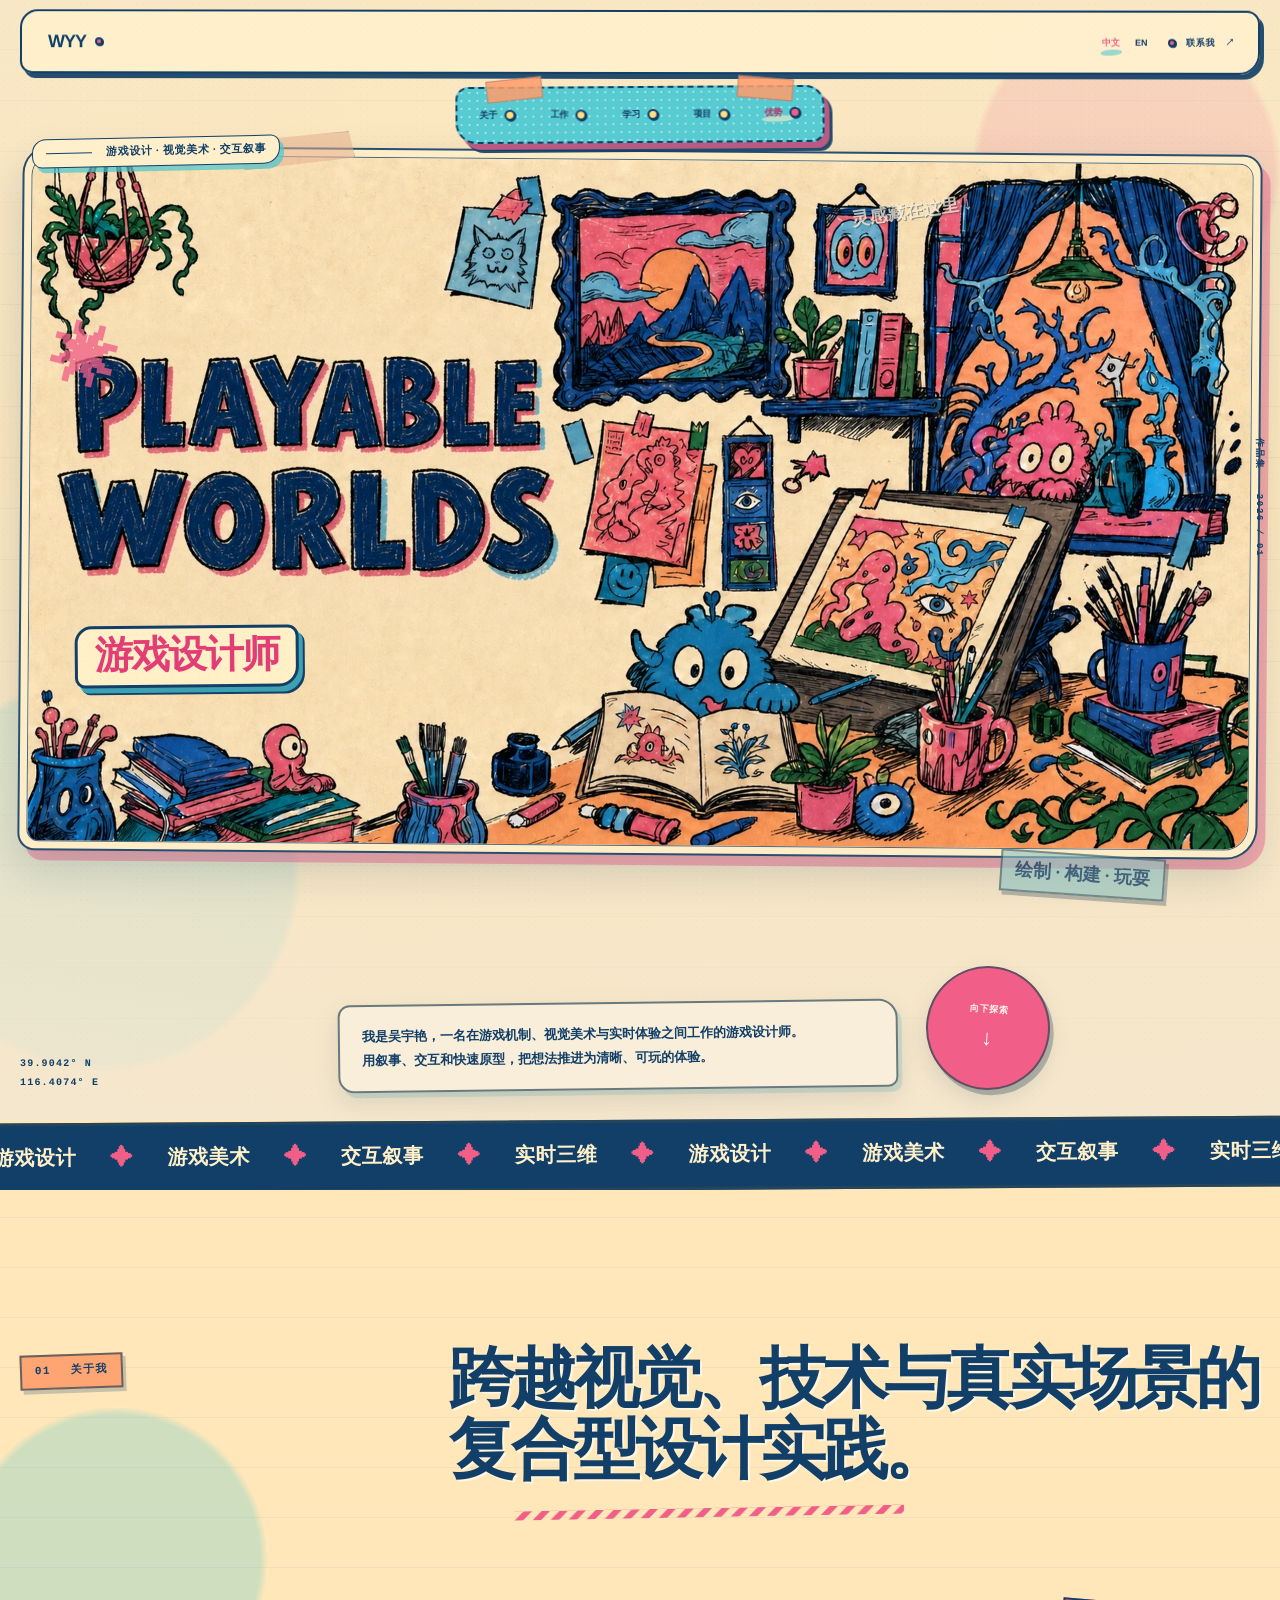
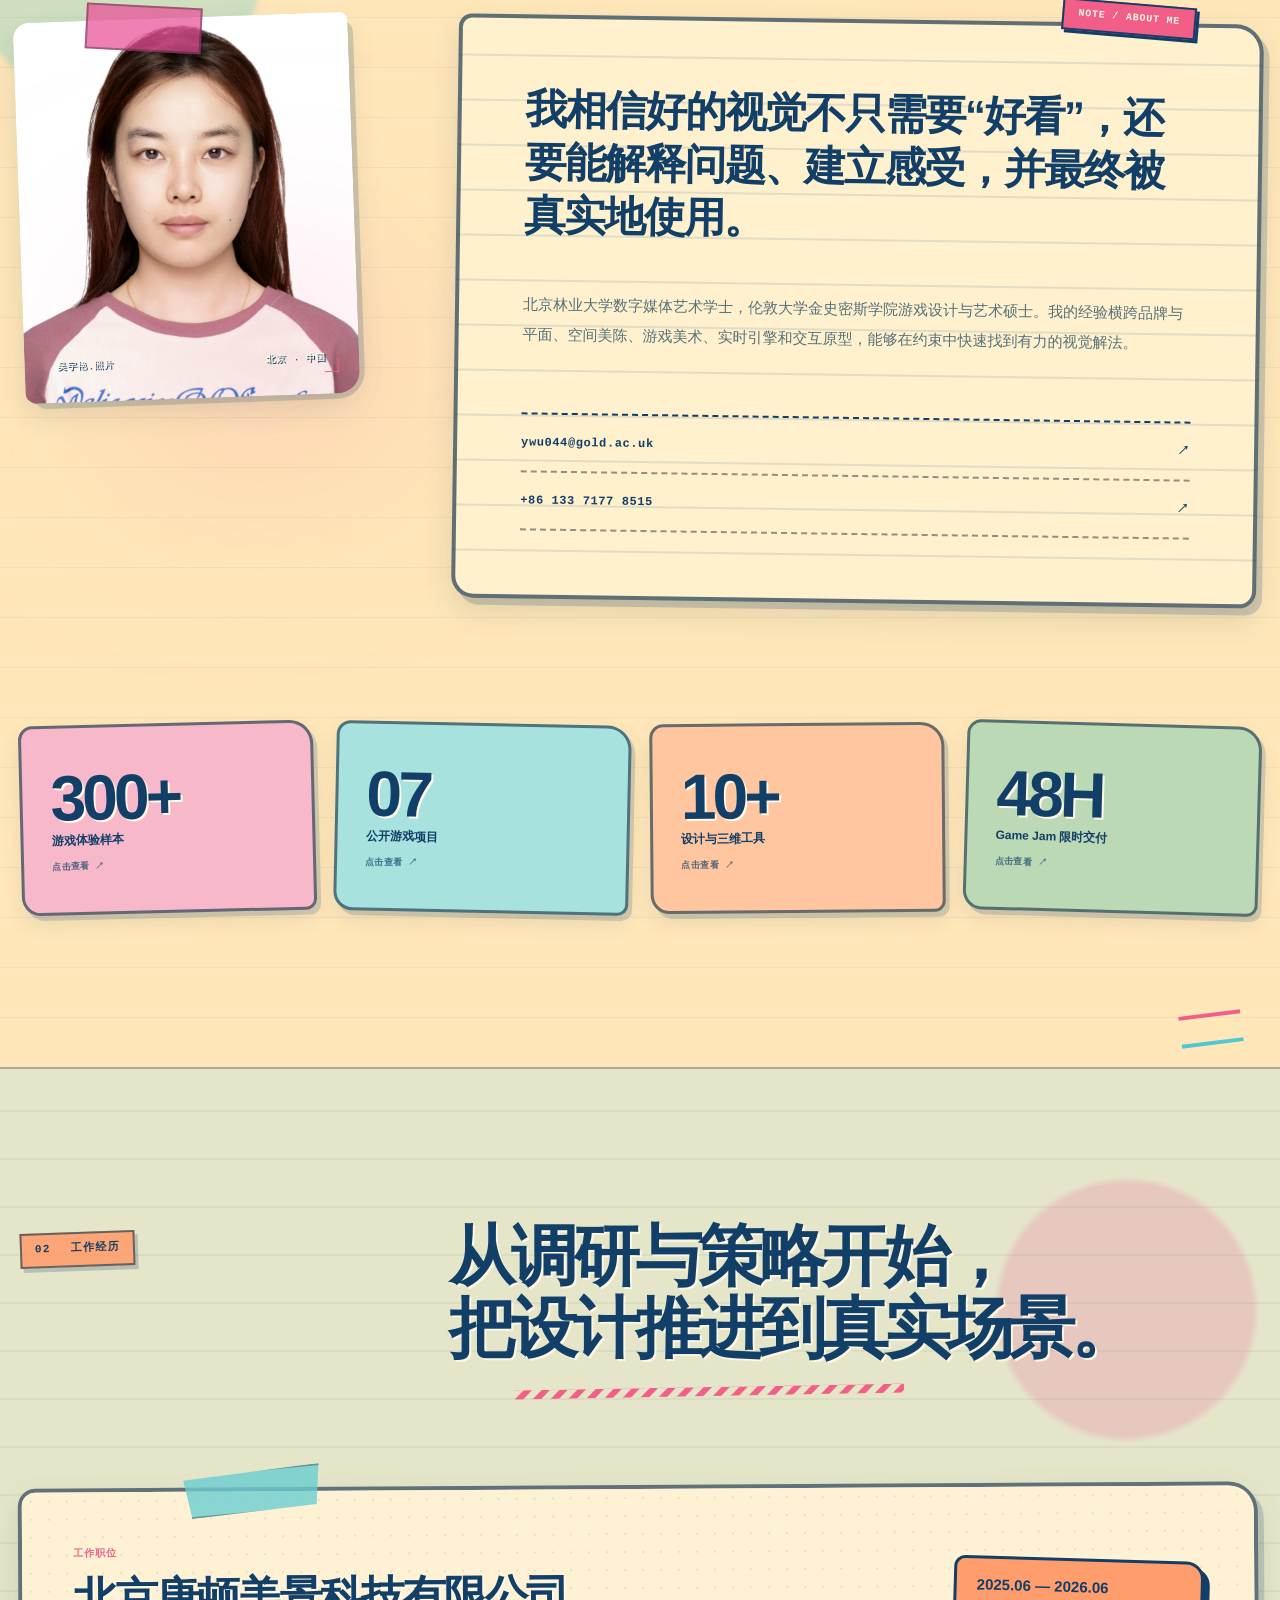
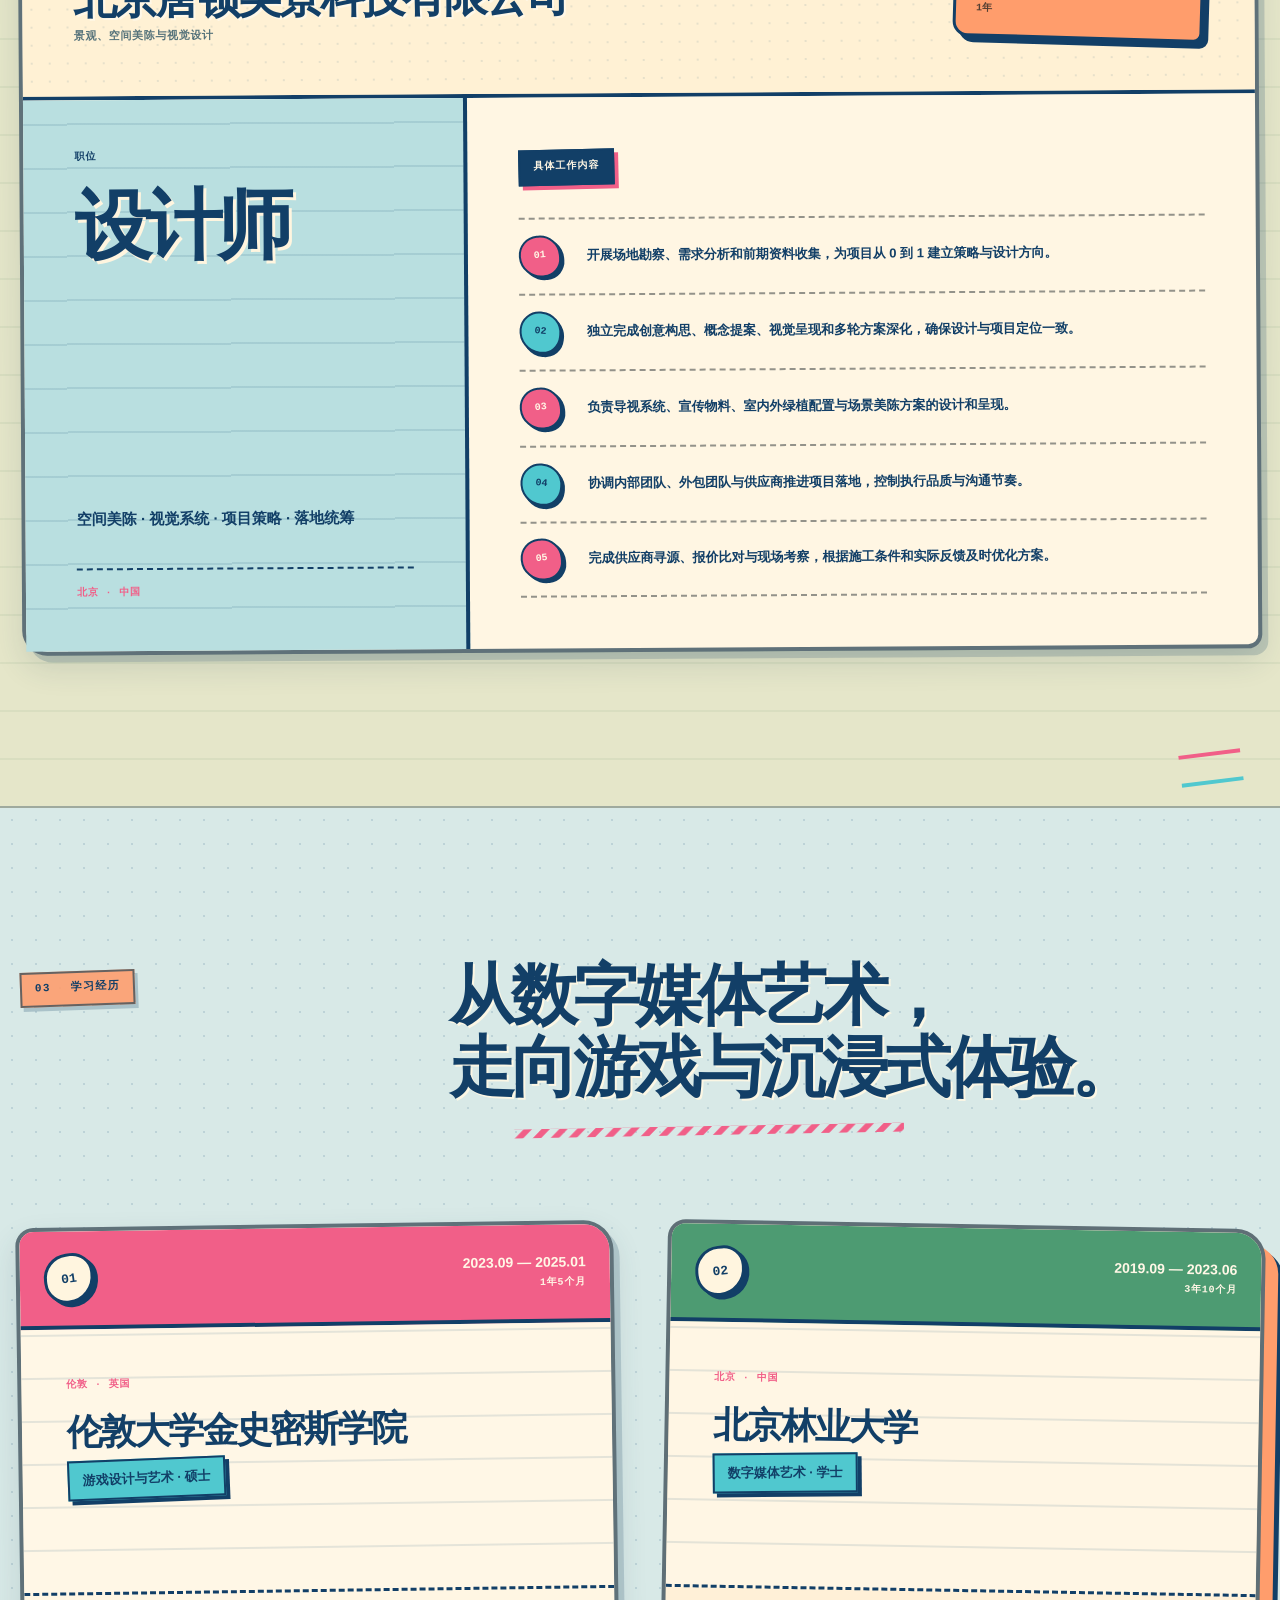
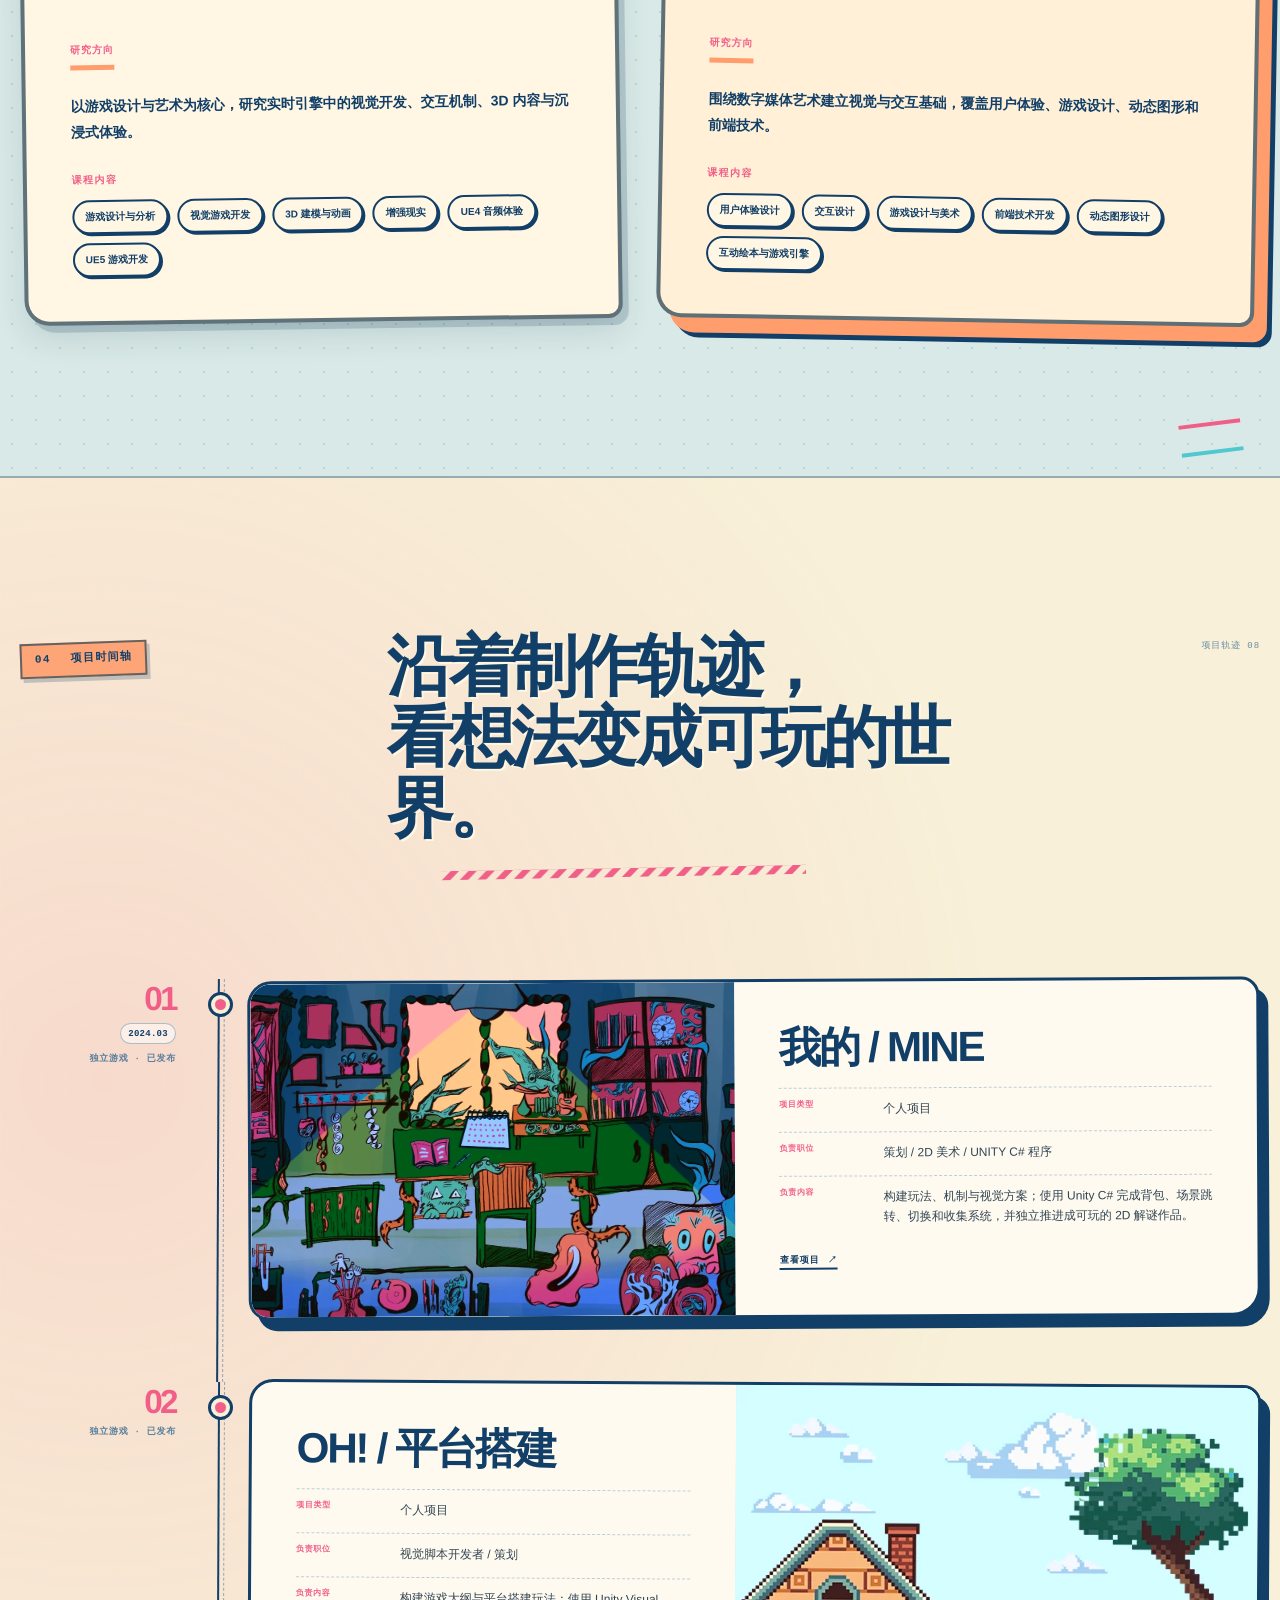
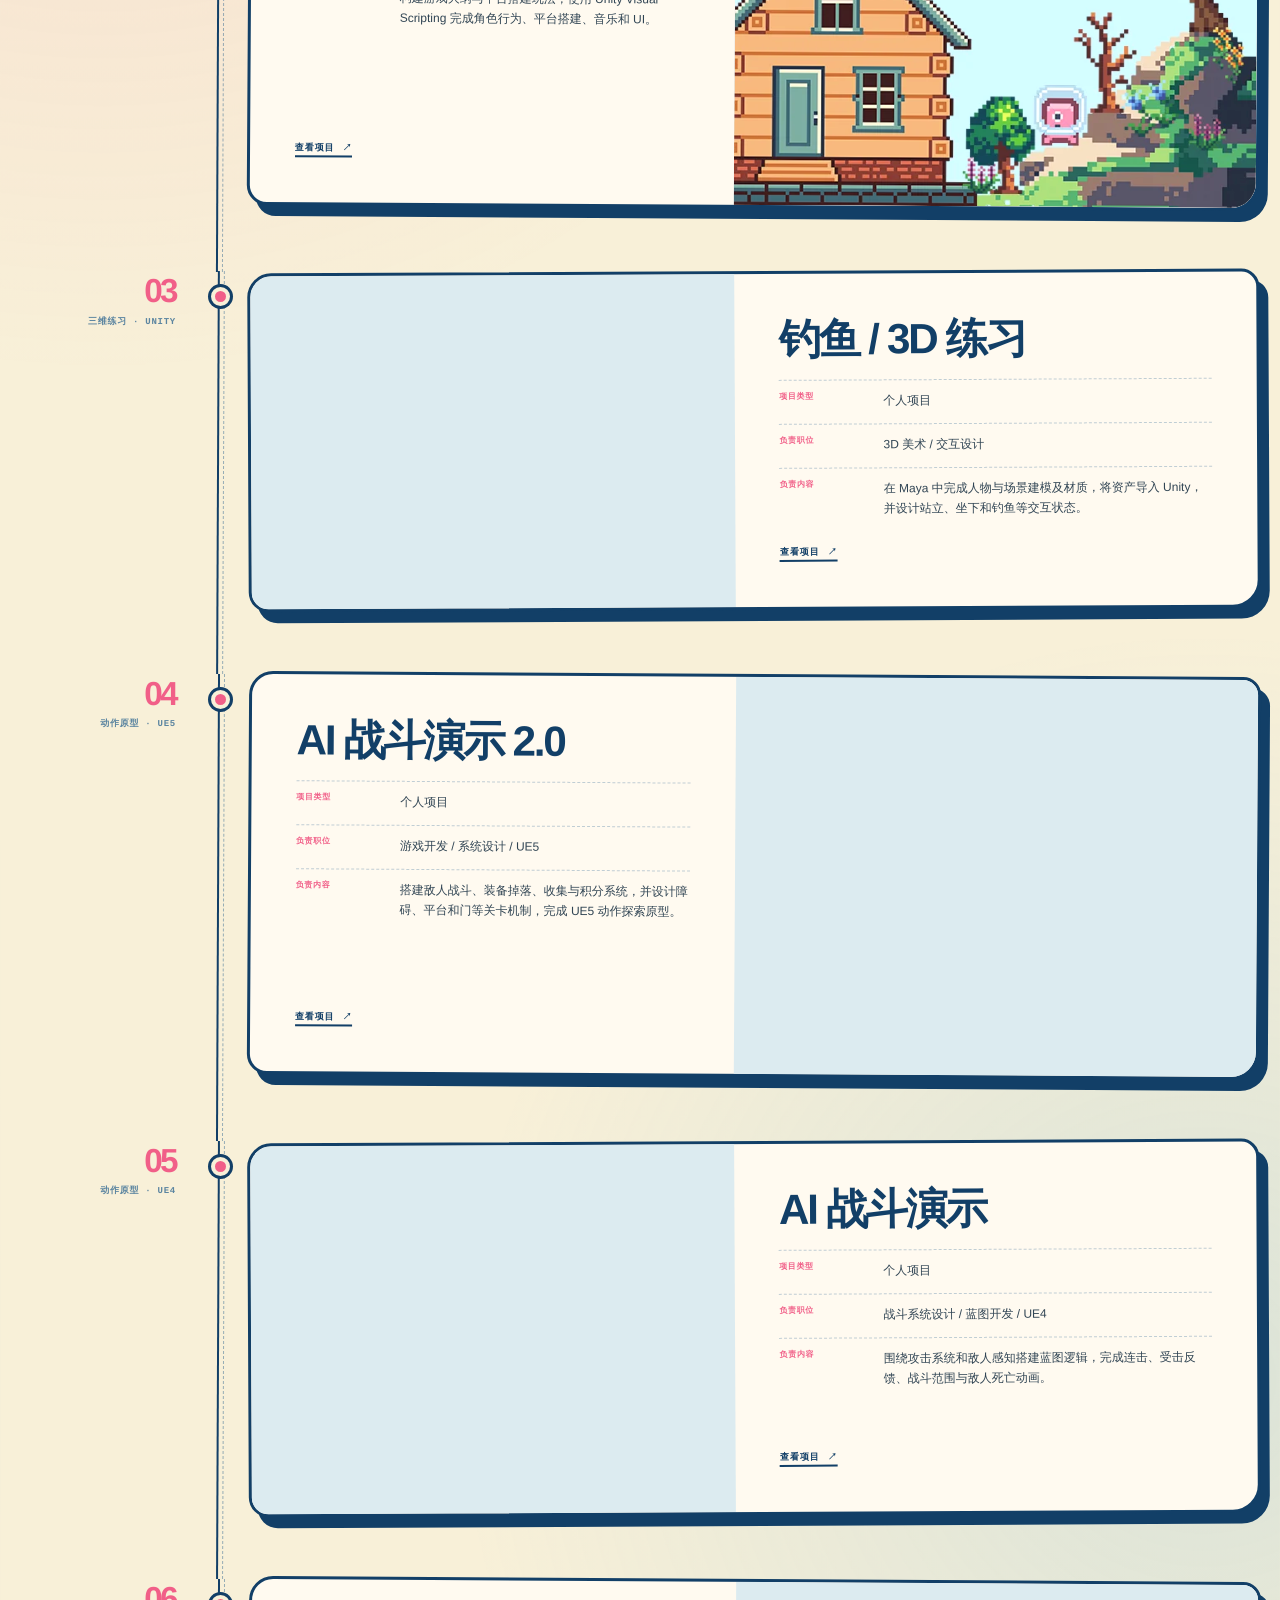
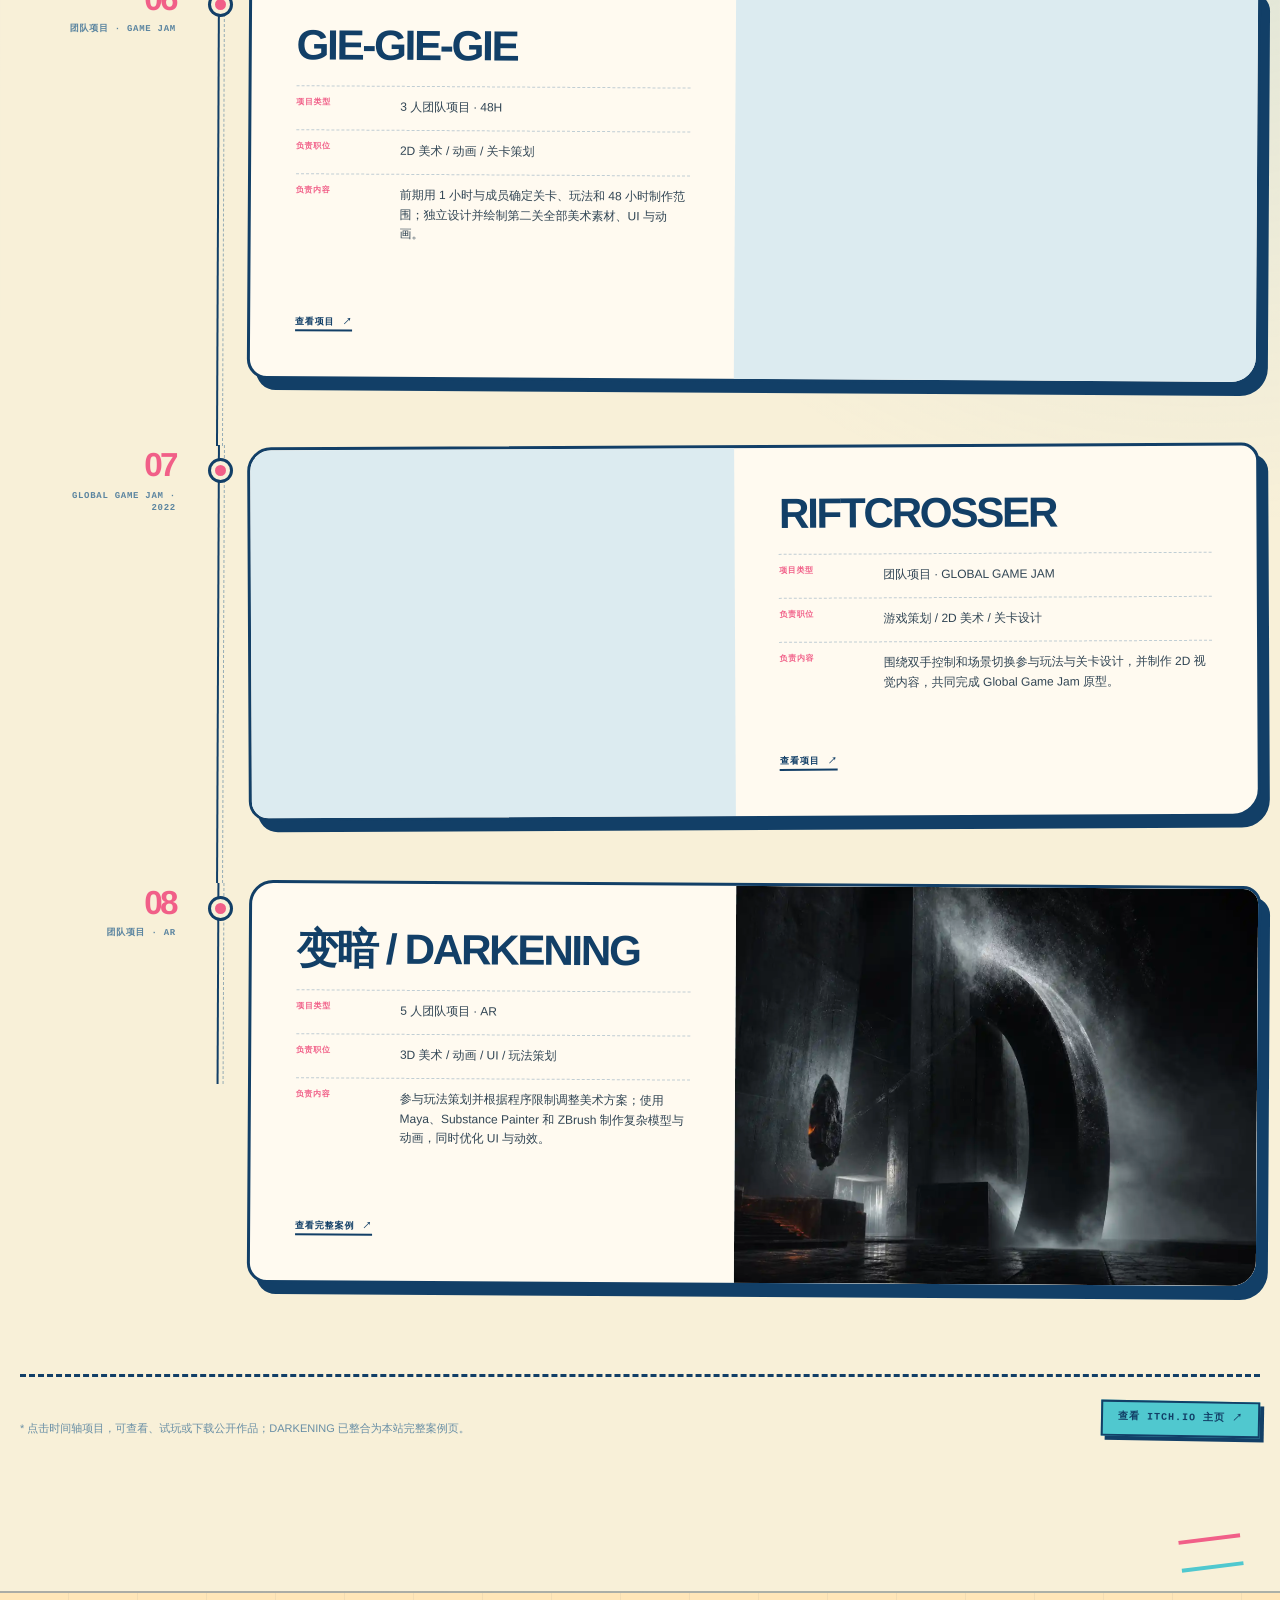
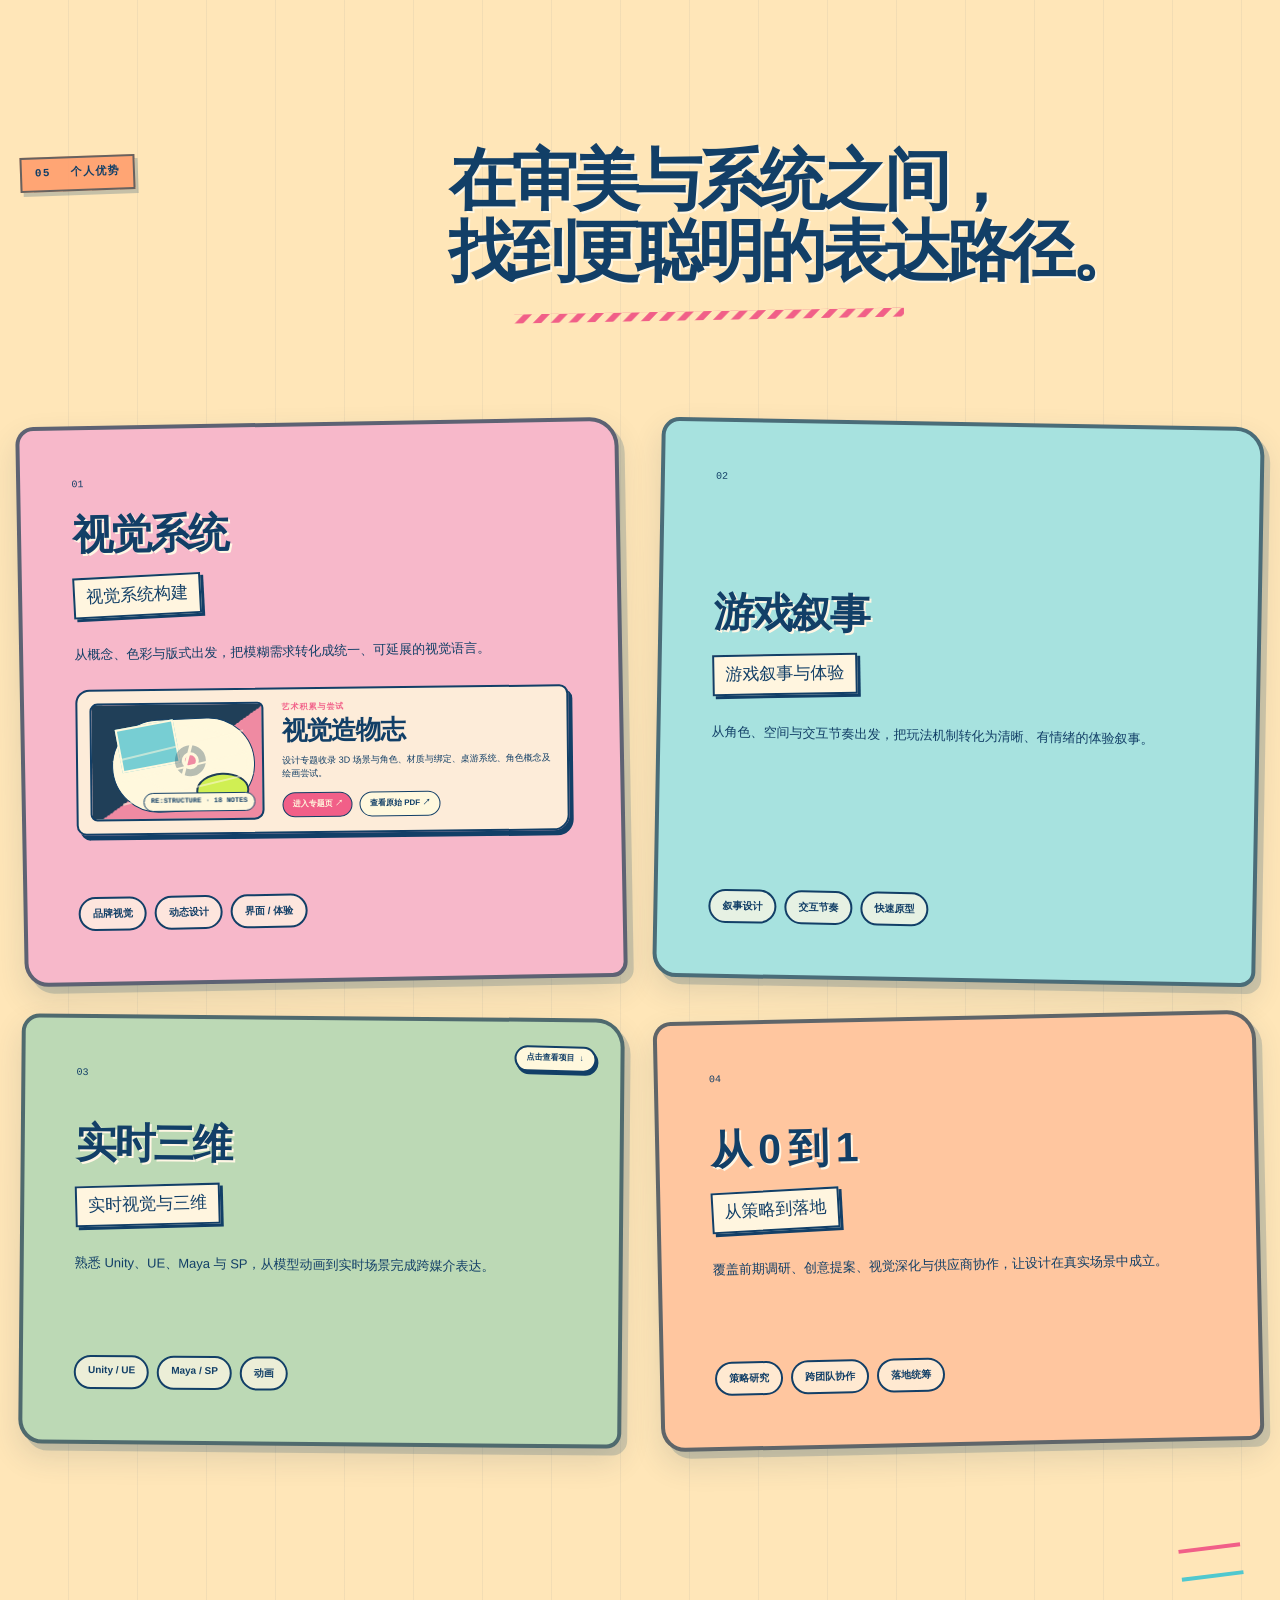
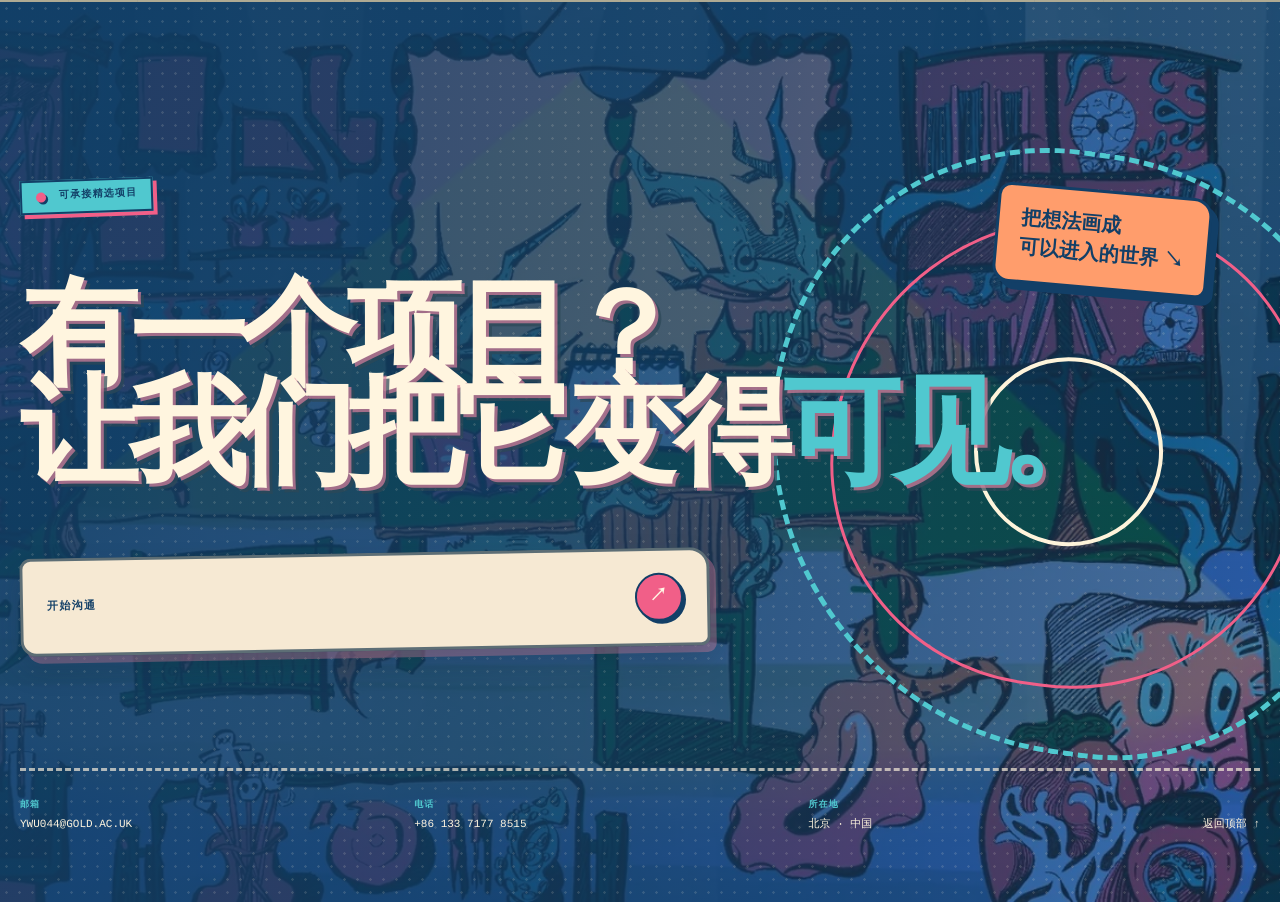
==== commit cc153a89: "Refine visual notes and PDF access" ====
--- a/index.html
+++ b/index.html
@@ -1032,8 +1032,9 @@
   .hero-video { display: none; }
   *, *::before, *::after { transition-duration: .01ms !important; }
 }
-</style>    <link rel="stylesheet" href="./light.css?v=25" />
-    <script src="./i18n.js?v=25" defer></script>
+</style>    <link rel="stylesheet" href="./light.css?v=26" />
+    <link rel="stylesheet" href="./portfolio-entry-v2.css?v=1" />
+    <script src="./i18n.js?v=26" defer></script>
   </head>
   <body>
     <link rel="preload" as="image" href="./portfolio/hero-frame.webp" />
@@ -1509,8 +1510,8 @@
                   <p data-i18n="strengths.0.text">从概念、色彩与版式出发，把模糊需求转化成统一、可延展的视觉语言。</p>
                   <div class="strength-portfolio">
                     <a class="strength-portfolio-preview" href="./art-notes.html" aria-label="进入视觉造物志专题页">
-                      <span class="collection-icon" aria-hidden="true"><i></i><i></i><i></i></span>
-                      <span>ORIGINAL · 18 NOTES</span>
+                      <span class="structure-cover" aria-hidden="true"><i></i><i></i><i></i><b></b></span>
+                      <span>RE:STRUCTURE · 18 NOTES</span>
                     </a>
                     <div class="strength-portfolio-copy">
                       <small data-i18n="portfolioPdf.kicker">艺术积累与尝试</small>
@@ -1518,7 +1519,7 @@
                       <p data-i18n="portfolioPdf.description">18 页完整作品集，收录 3D 场景与角色建模、UV 与材质、骨骼绑定、桌游系统和角色概念设计。</p>
                       <div class="strength-portfolio-actions">
                         <a href="./art-notes.html"><span data-i18n="portfolioPdf.view">进入专题页</span> <span aria-hidden="true">↗</span></a>
-                        <a href="./portfolio/PORTFOLIO-2025.pdf" download><span data-i18n="portfolioPdf.download">下载 PDF</span> <span aria-hidden="true">↓</span></a>
+                        <a href="./portfolio/PORTFOLIO-2025.pdf" target="_blank" rel="noreferrer"><span data-i18n="portfolioPdf.download">查看原始 PDF</span> <span aria-hidden="true">↗</span></a>
                       </div>
                     </div>
                   </div>
--- a/portfolio-entry-v2.css
+++ b/portfolio-entry-v2.css
@@ -0,0 +1 @@
+.strength-portfolio-preview{background:linear-gradient(145deg,#203f58 0 52%,#ef8aa2 52%);isolation:isolate}.structure-cover{position:absolute;inset:12%;display:block;transform:rotate(-2deg)}.structure-cover::before,.structure-cover::after,.structure-cover i,.structure-cover b{content:"";position:absolute;display:block}.structure-cover::before{inset:8% 4% 14% 13%;border:2px solid #fff8dd;border-radius:50% 42% 46% 54%;transform:rotate(13deg)}.structure-cover::after{left:2%;right:3%;top:51%;height:2px;background:#fff8dd;box-shadow:0 -22px 0 rgba(255,248,221,.55),0 22px 0 rgba(255,248,221,.55);transform:rotate(-11deg)}.structure-cover i:nth-child(1){width:42%;height:48%;left:4%;top:3%;border:2px solid #fff8dd;background:#77ced3;box-shadow:5px 5px 0 #fff8dd;transform:rotate(-8deg)}.structure-cover i:nth-child(2){width:38%;height:38%;right:4%;bottom:2%;border:2px solid #203f58;border-radius:50%;background:#d0ef53;box-shadow:-5px -5px 0 #fff8dd}.structure-cover i:nth-child(3){width:17px;height:17px;left:49%;top:36%;border:3px solid #fff8dd;border-radius:50%;background:#ef8aa2;box-shadow:0 0 0 7px rgba(32,63,88,.32)}.structure-cover b{left:52%;top:4%;width:3px;height:78%;background:#fff8dd;transform:rotate(17deg);transform-origin:center}.strength-portfolio-preview:hover .structure-cover,.strength-portfolio-preview:focus-visible .structure-cover{transform:rotate(1deg) scale(1.035)}
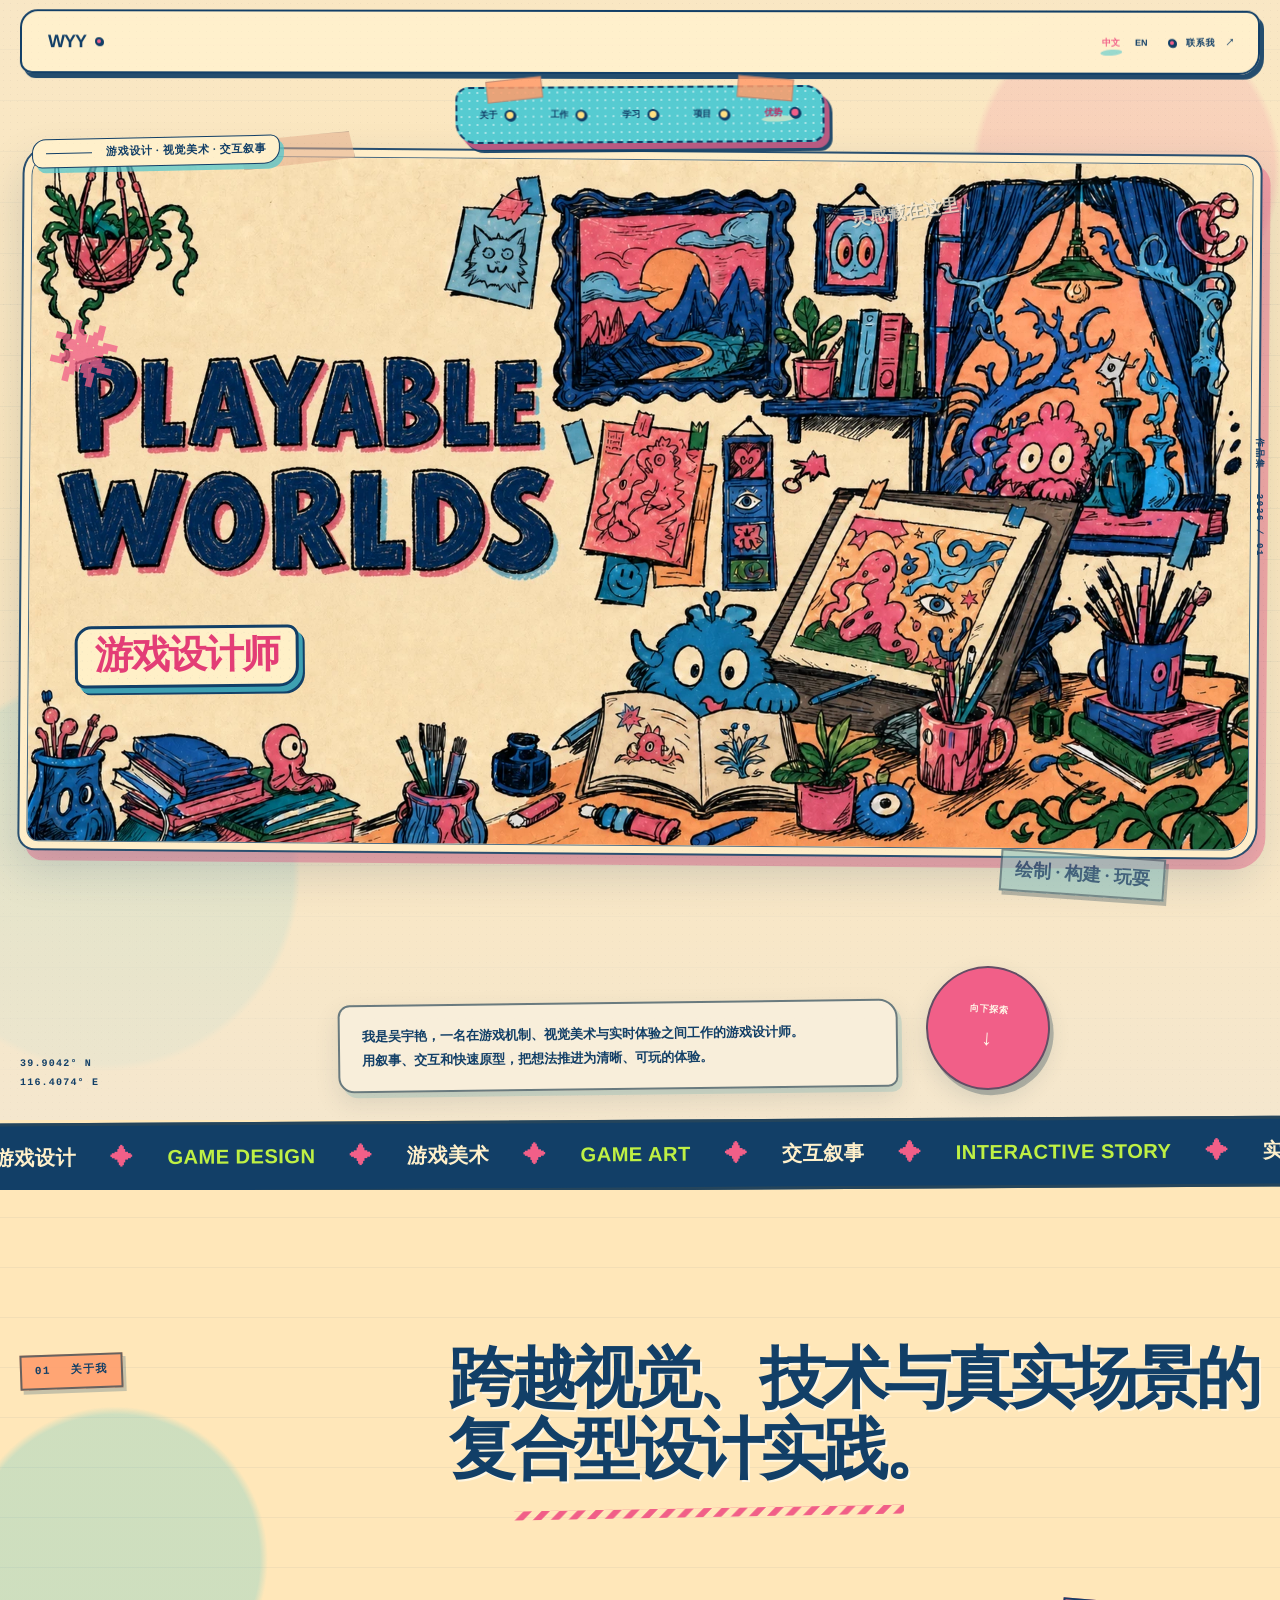
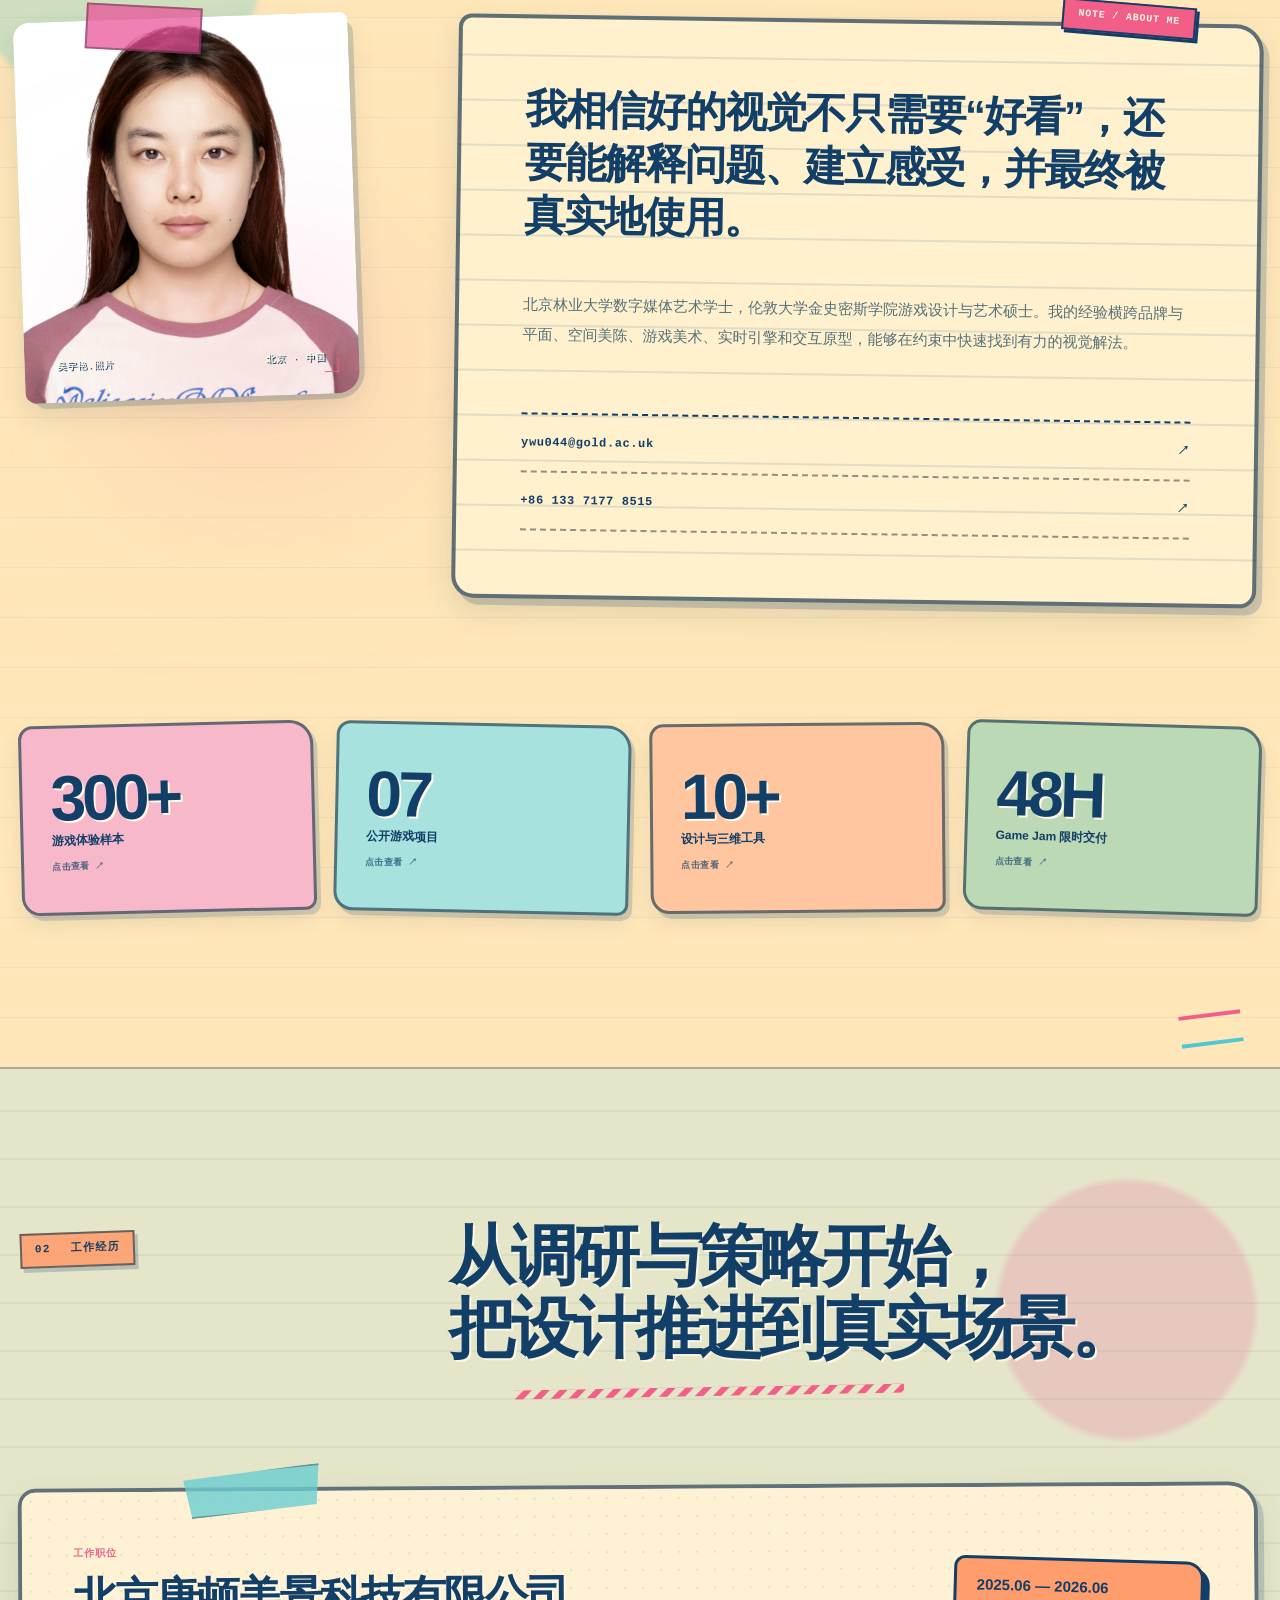
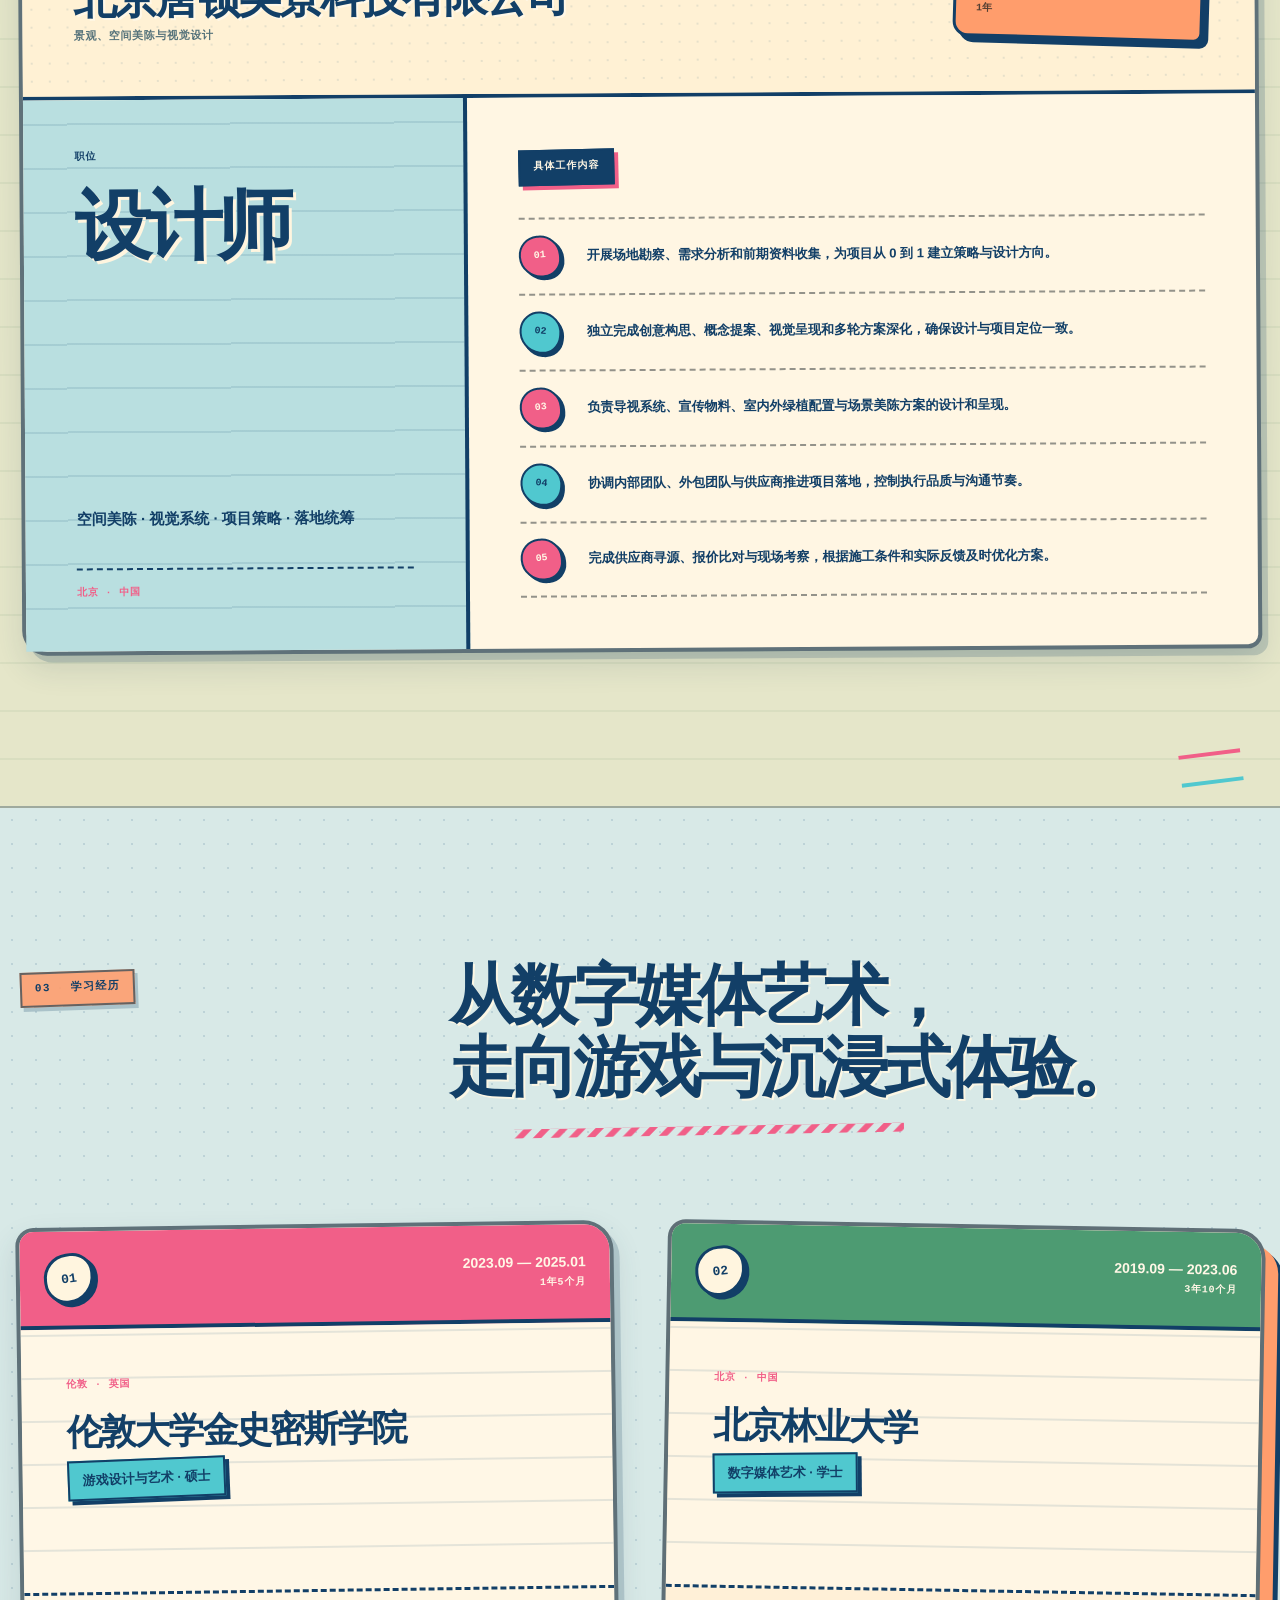
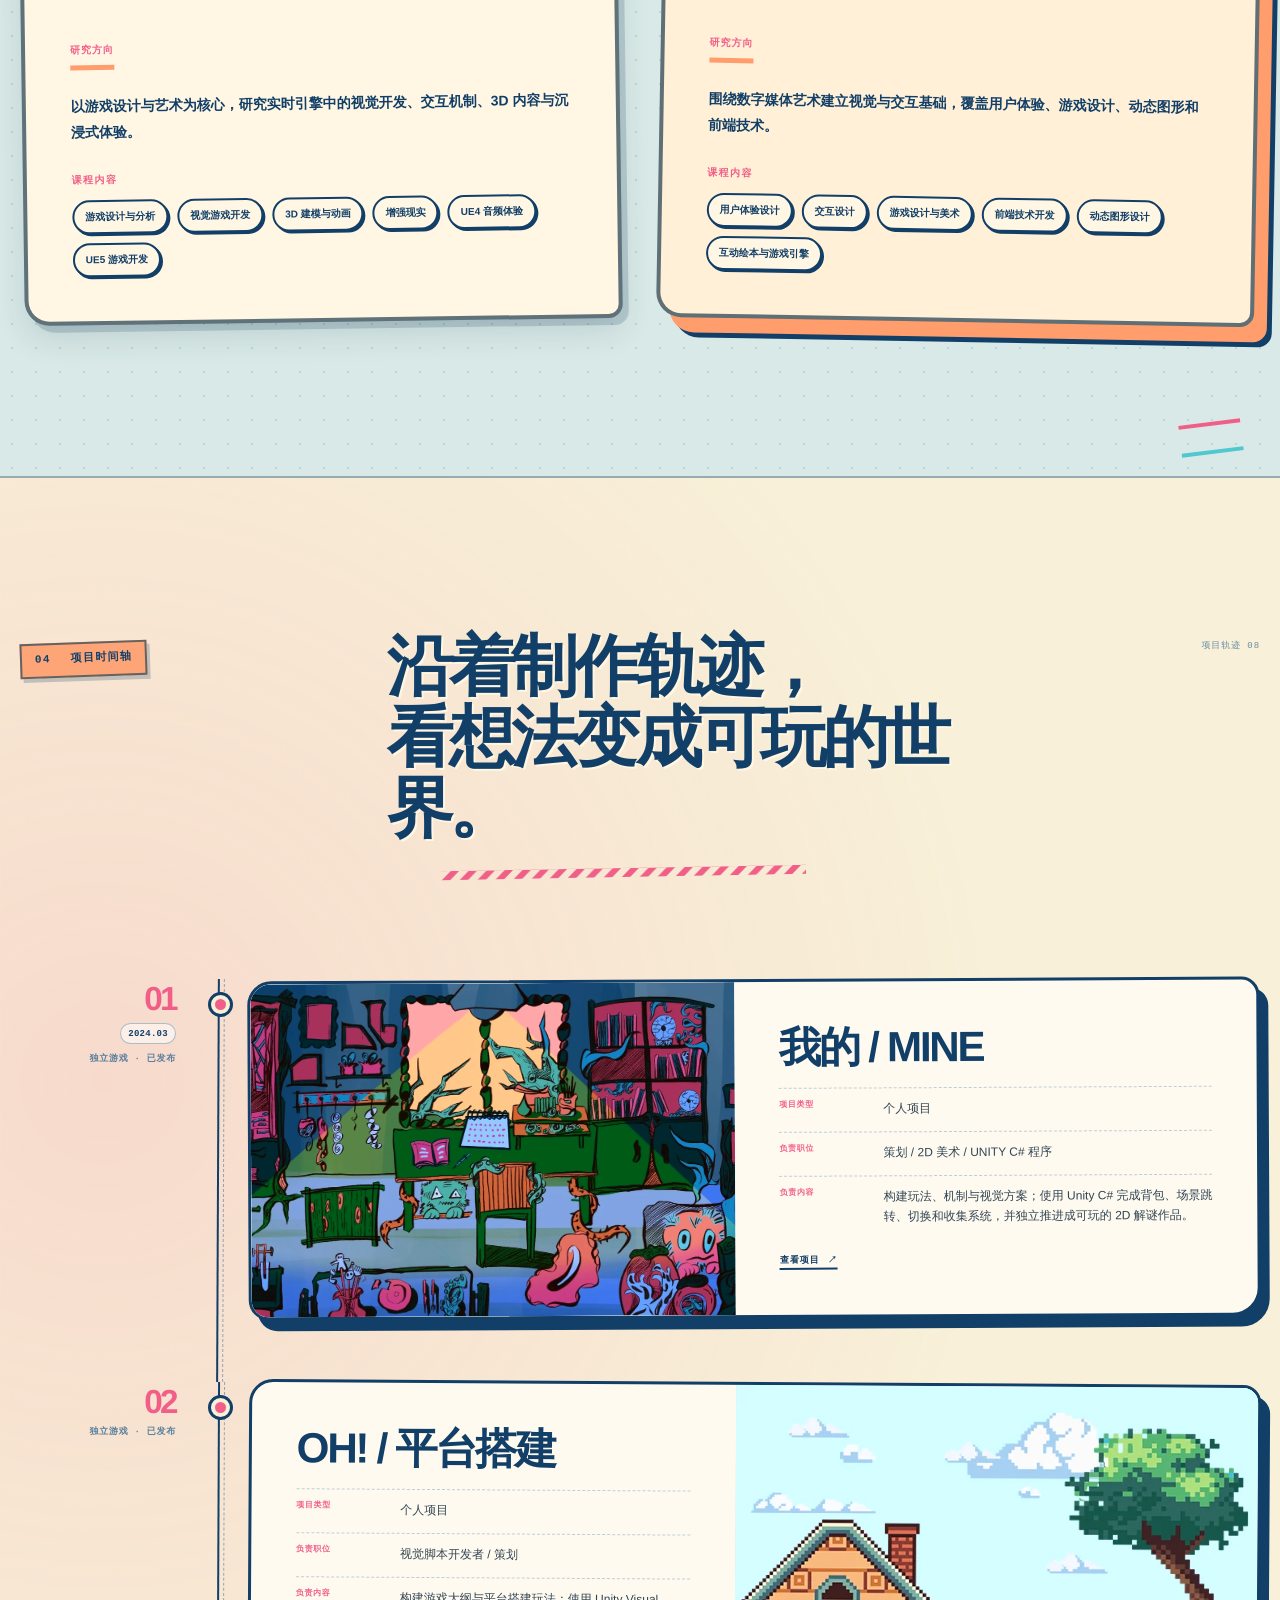
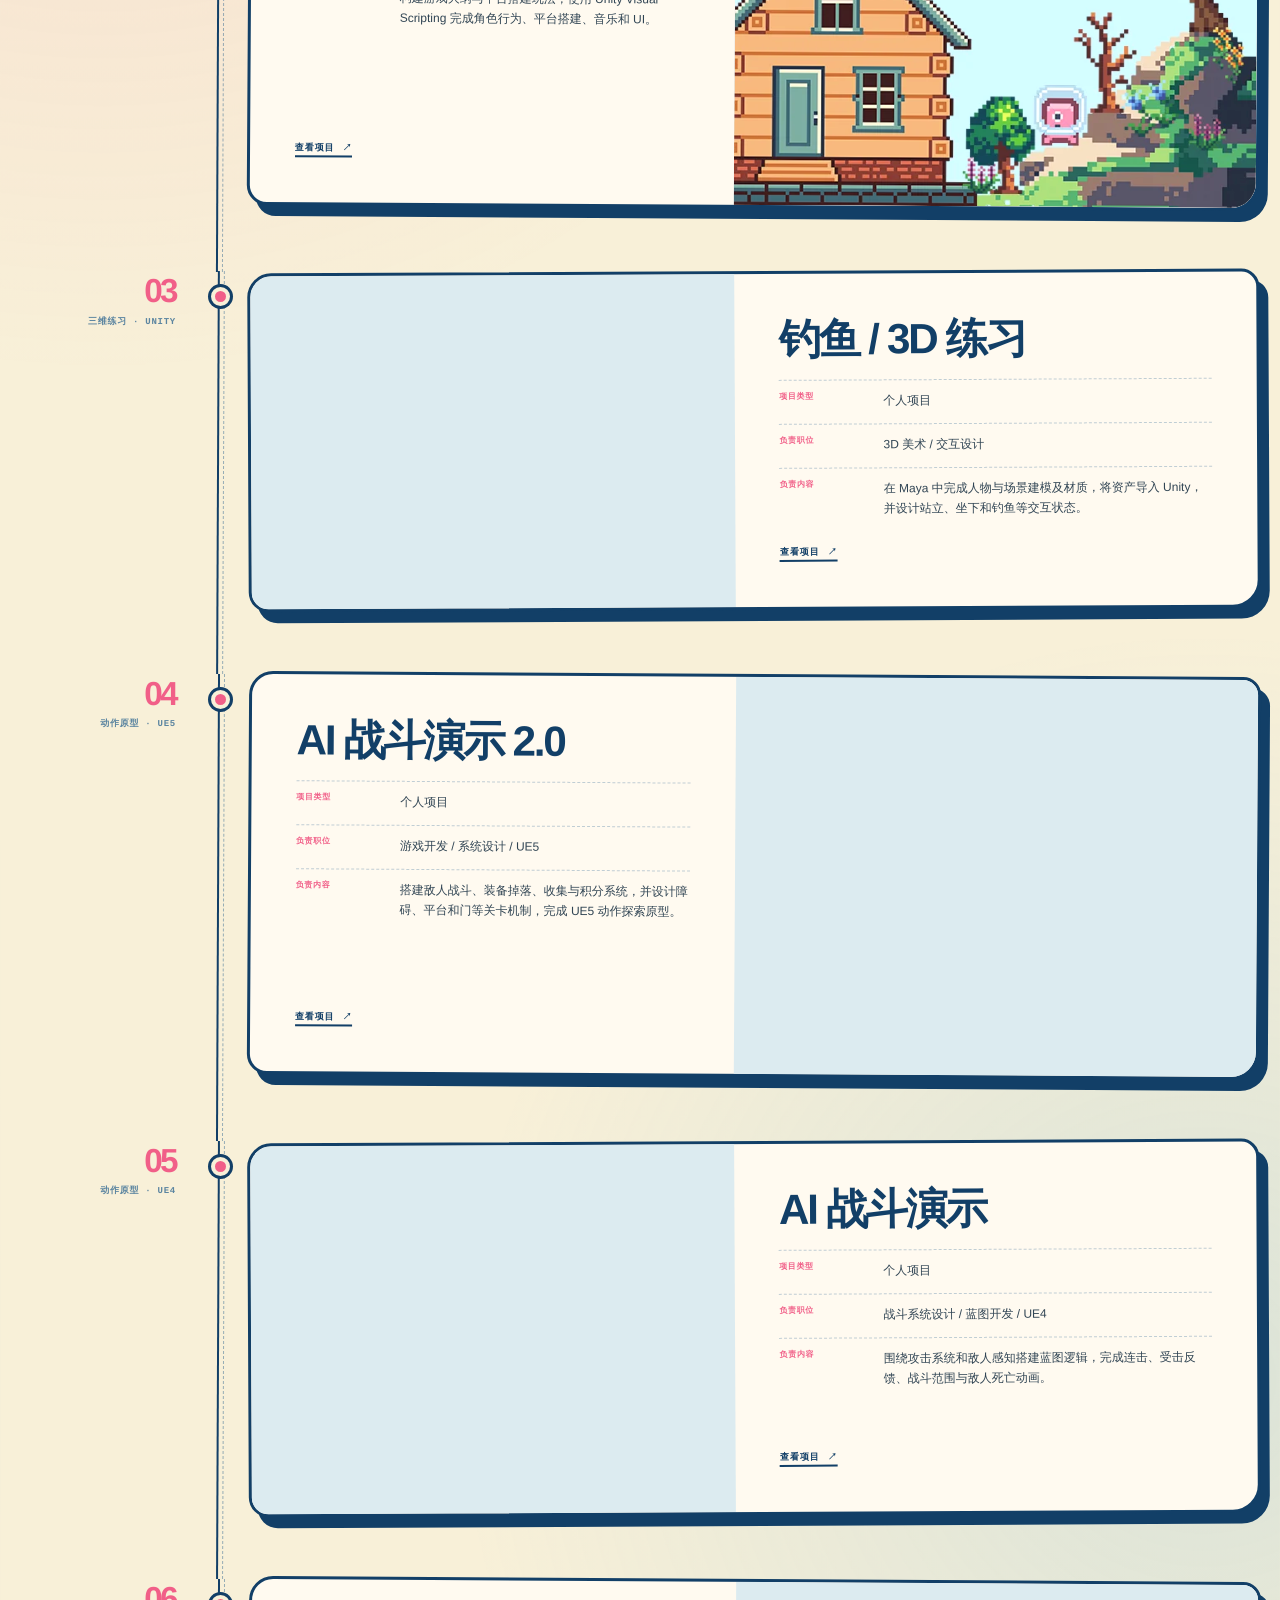
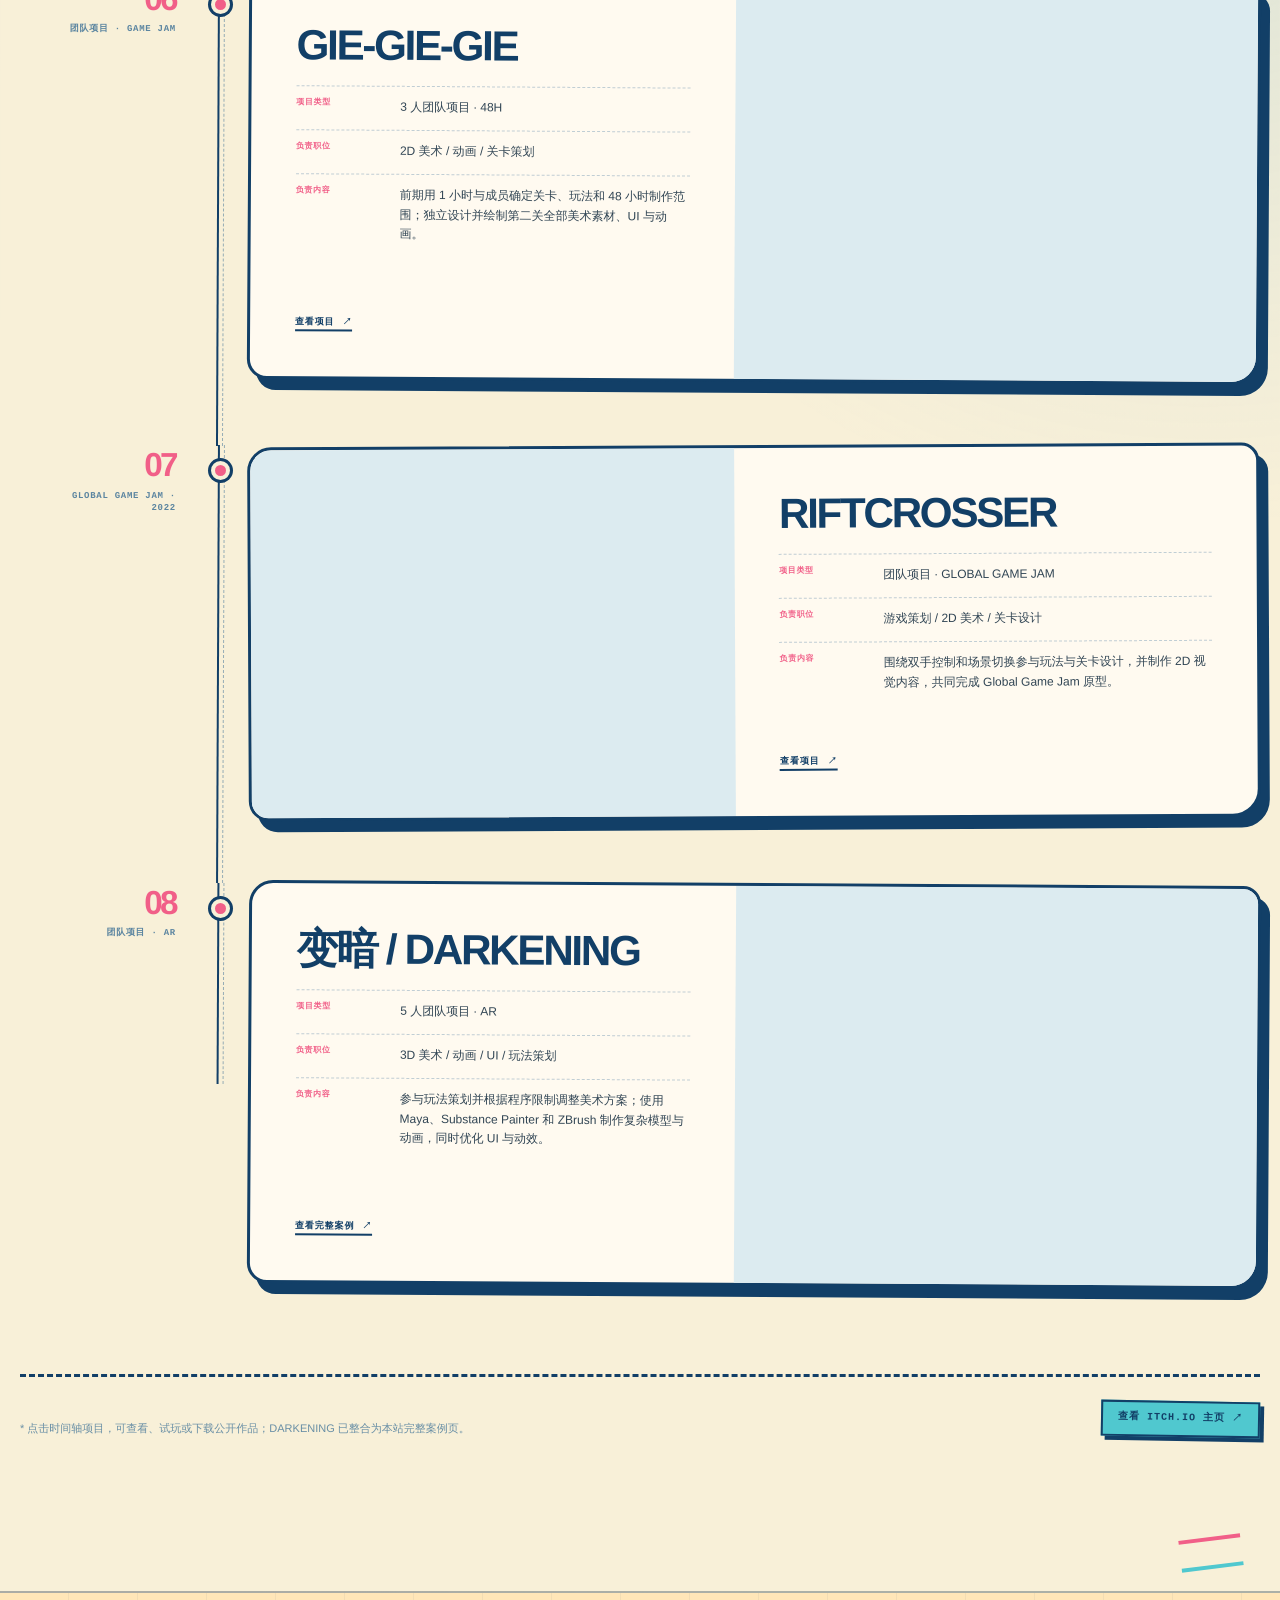
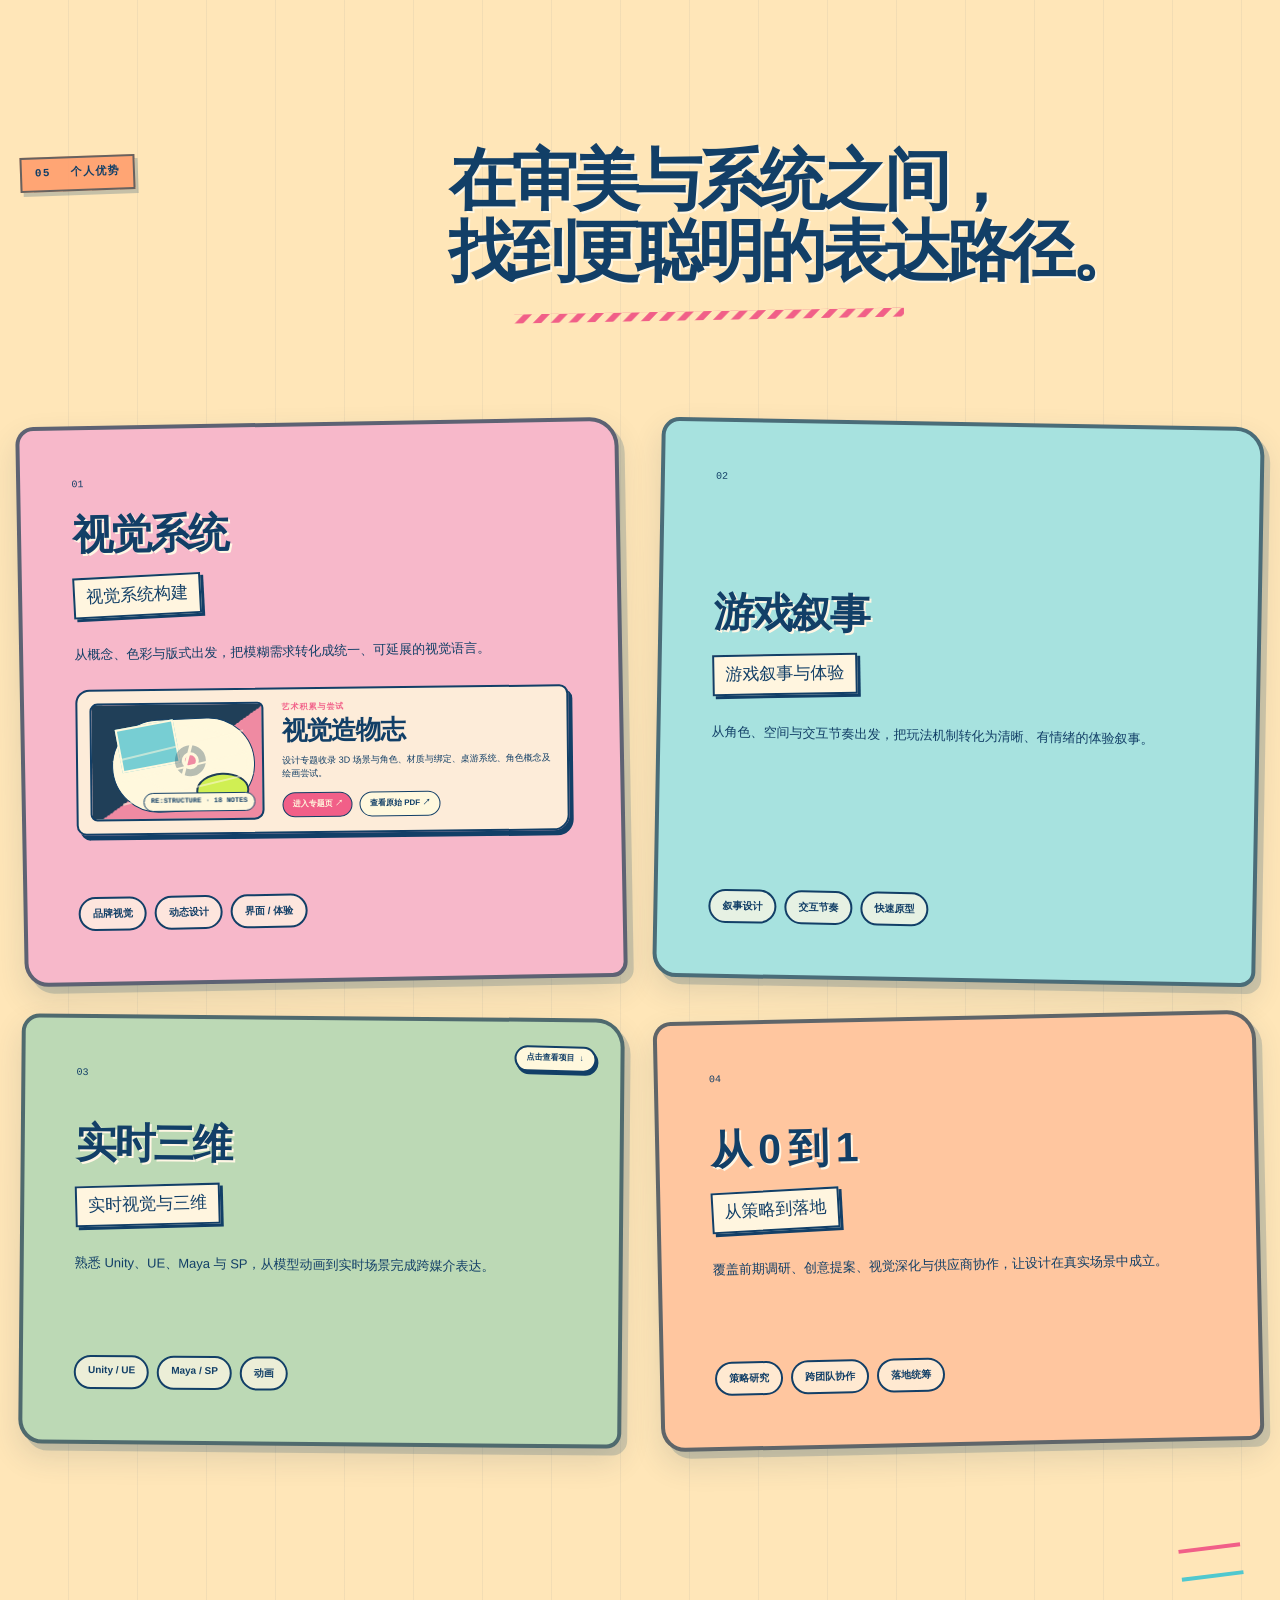
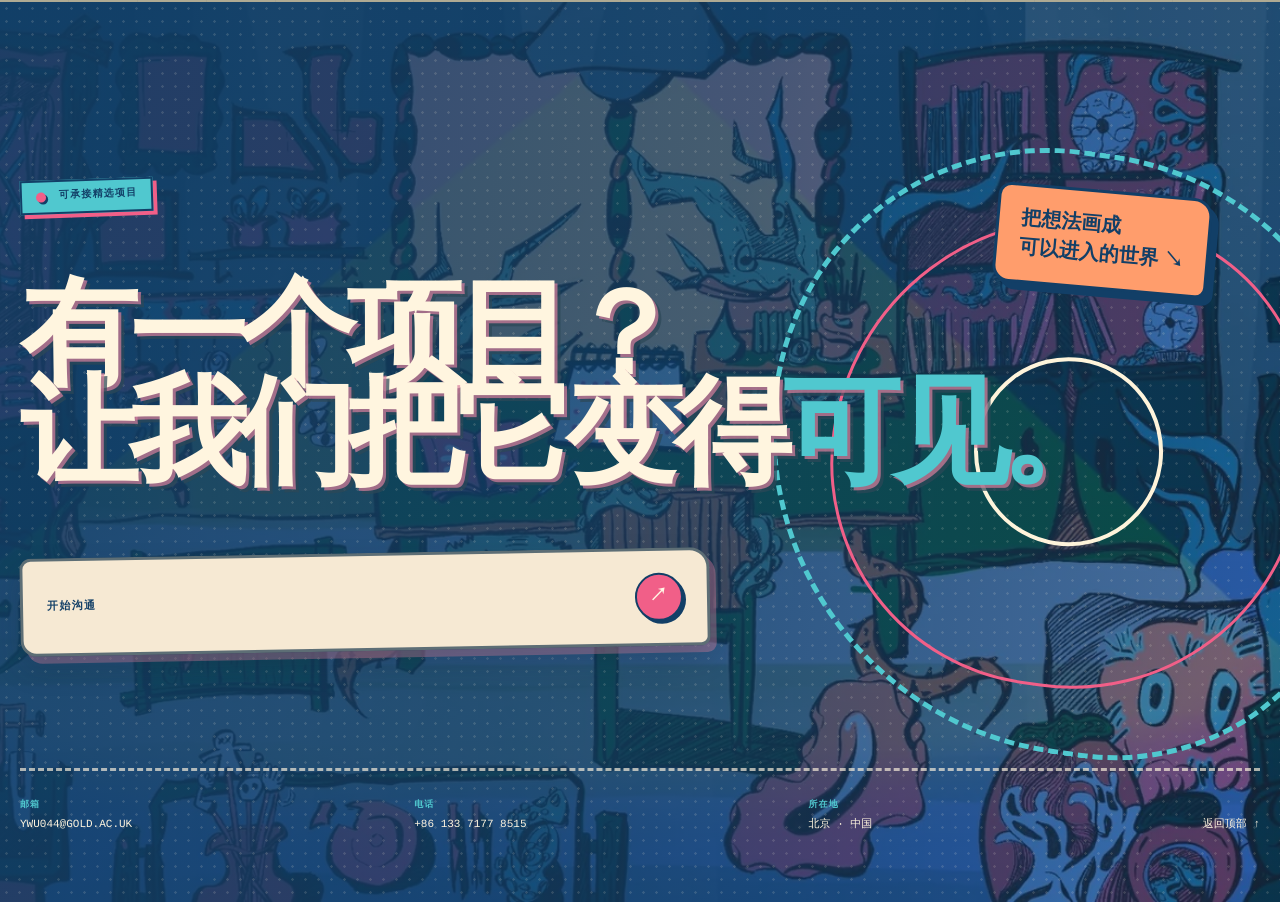
==== commit f0f5f2b6: "Refine visual notes cover and bilingual ticker" ====
--- a/index.html
+++ b/index.html
@@ -1033,8 +1033,9 @@
   *, *::before, *::after { transition-duration: .01ms !important; }
 }
 </style>    <link rel="stylesheet" href="./light.css?v=26" />
-    <link rel="stylesheet" href="./portfolio-entry-v2.css?v=1" />
-    <script src="./i18n.js?v=26" defer></script>
+    <link rel="stylesheet" href="./portfolio-entry-v2.css?v=2" />
+    <link rel="stylesheet" href="./homepage-v3.css?v=1" />
+    <script src="./i18n.js?v=27" defer></script>
   </head>
   <body>
     <link rel="preload" as="image" href="./portfolio/hero-frame.webp" />
@@ -1111,14 +1112,8 @@
 
         <div class="ticker" aria-hidden="true">
           <div class="ticker-track">
-            <span data-i18n="ticker.0">游戏设计</span><i>✦</i>
-            <span data-i18n="ticker.1">游戏美术</span><i>✦</i>
-            <span data-i18n="ticker.2">交互叙事</span><i>✦</i>
-            <span data-i18n="ticker.3">实时三维</span><i>✦</i>
-            <span data-i18n="ticker.0">游戏设计</span><i>✦</i>
-            <span data-i18n="ticker.1">游戏美术</span><i>✦</i>
-            <span data-i18n="ticker.2">交互叙事</span><i>✦</i>
-            <span data-i18n="ticker.3">实时三维</span><i>✦</i>
+            <div class="ticker-group"><span>游戏设计</span><i>✦</i><span>GAME DESIGN</span><i>✦</i><span>游戏美术</span><i>✦</i><span>GAME ART</span><i>✦</i><span>交互叙事</span><i>✦</i><span>INTERACTIVE STORY</span><i>✦</i><span>实时三维</span><i>✦</i><span>REALTIME 3D</span><i>✦</i></div>
+            <div class="ticker-group"><span>游戏设计</span><i>✦</i><span>GAME DESIGN</span><i>✦</i><span>游戏美术</span><i>✦</i><span>GAME ART</span><i>✦</i><span>交互叙事</span><i>✦</i><span>INTERACTIVE STORY</span><i>✦</i><span>实时三维</span><i>✦</i><span>REALTIME 3D</span><i>✦</i></div>
           </div>
         </div>
 
--- a/homepage-v3.css
+++ b/homepage-v3.css
@@ -0,0 +1 @@
+.ticker-track{gap:0;animation-duration:24s}.ticker-group{display:flex;flex:none;align-items:center;gap:34px;padding-right:34px}.ticker-group span{white-space:nowrap}.ticker-group span:nth-of-type(even){color:#bff044}.ticker-group i{flex:none}
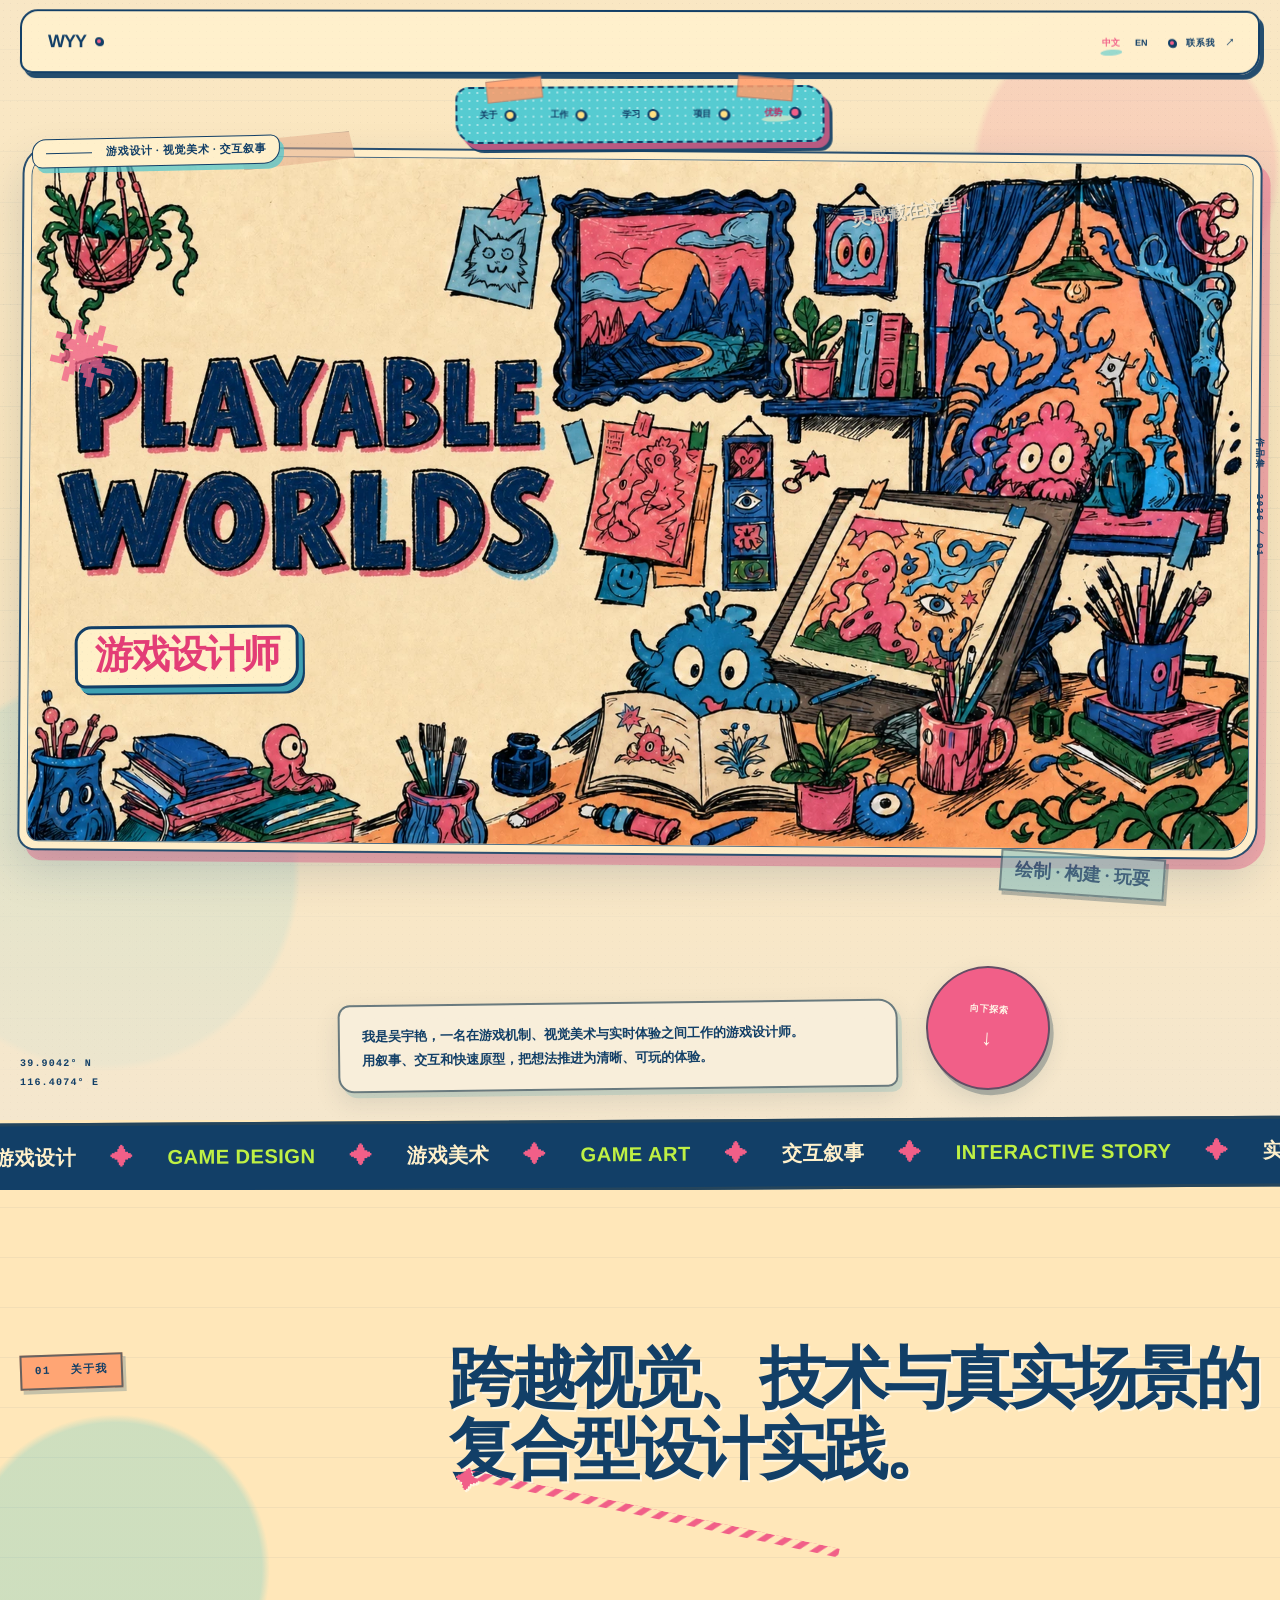
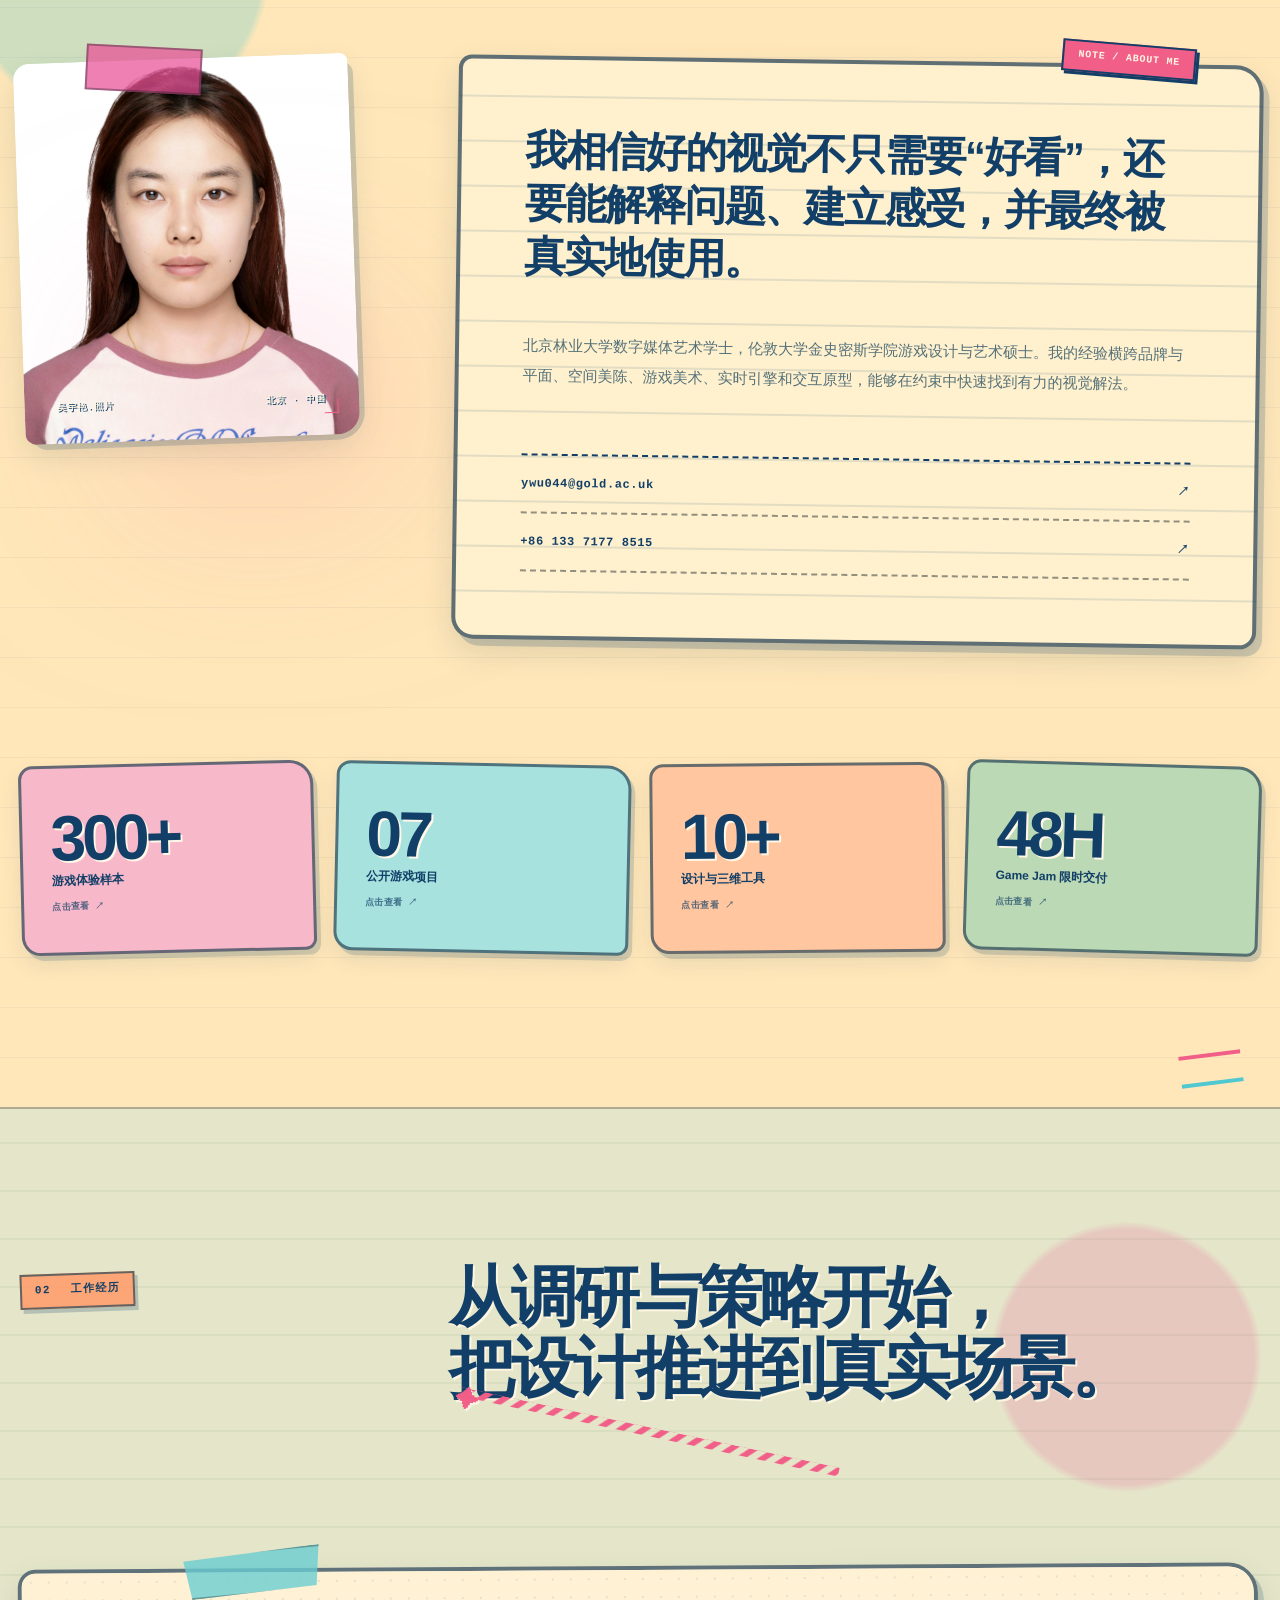
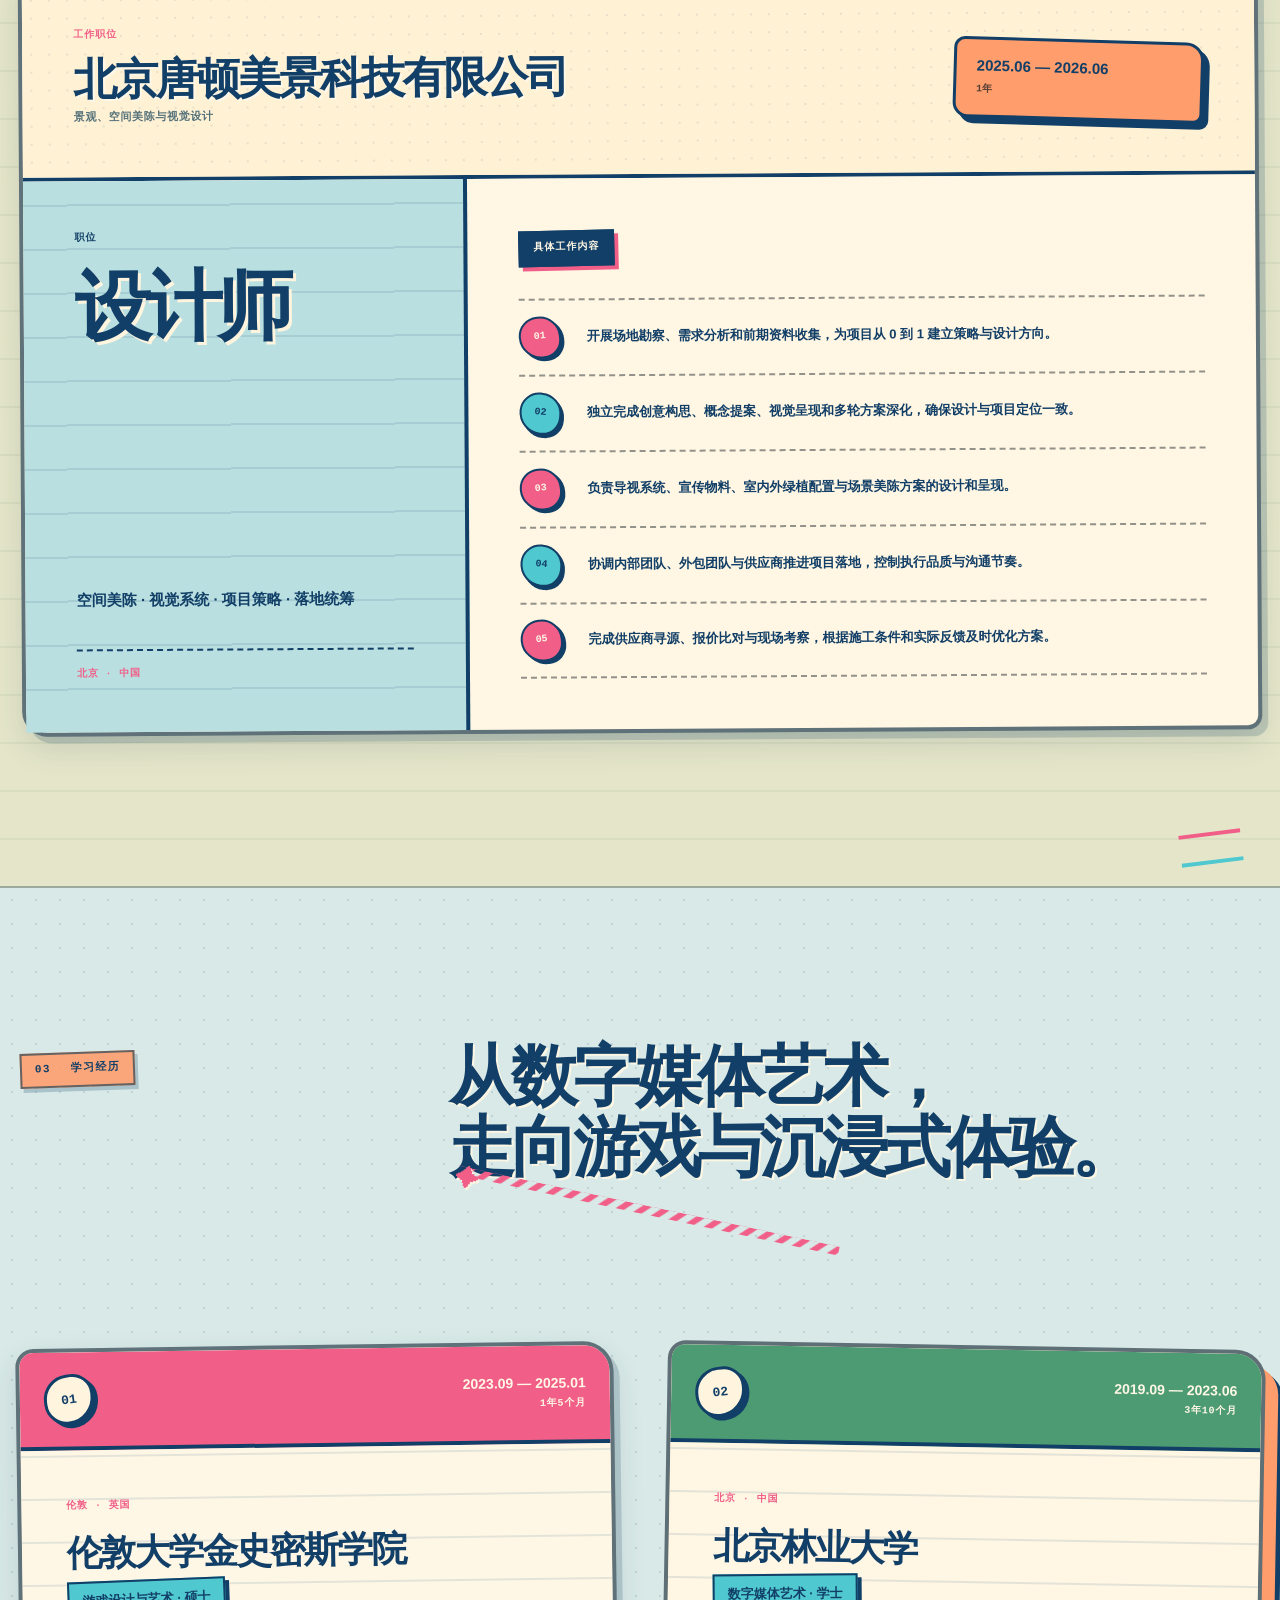
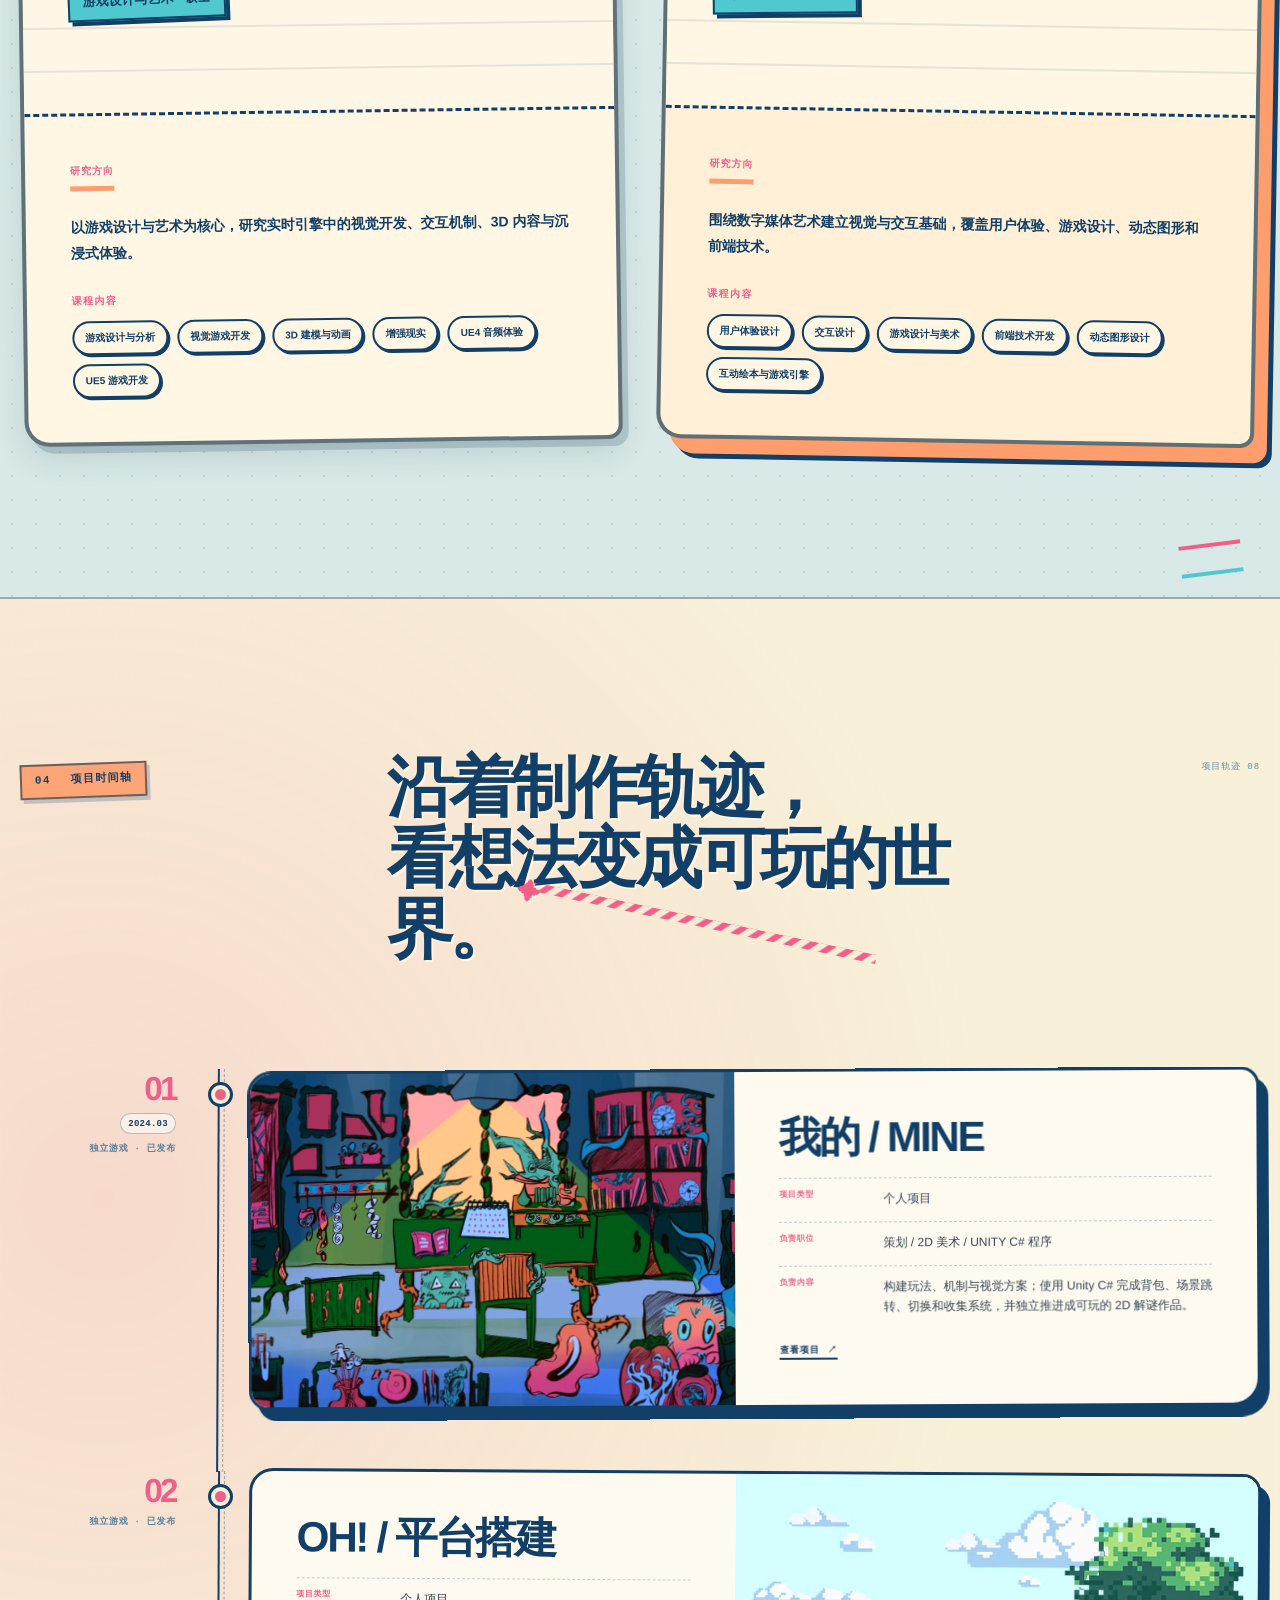
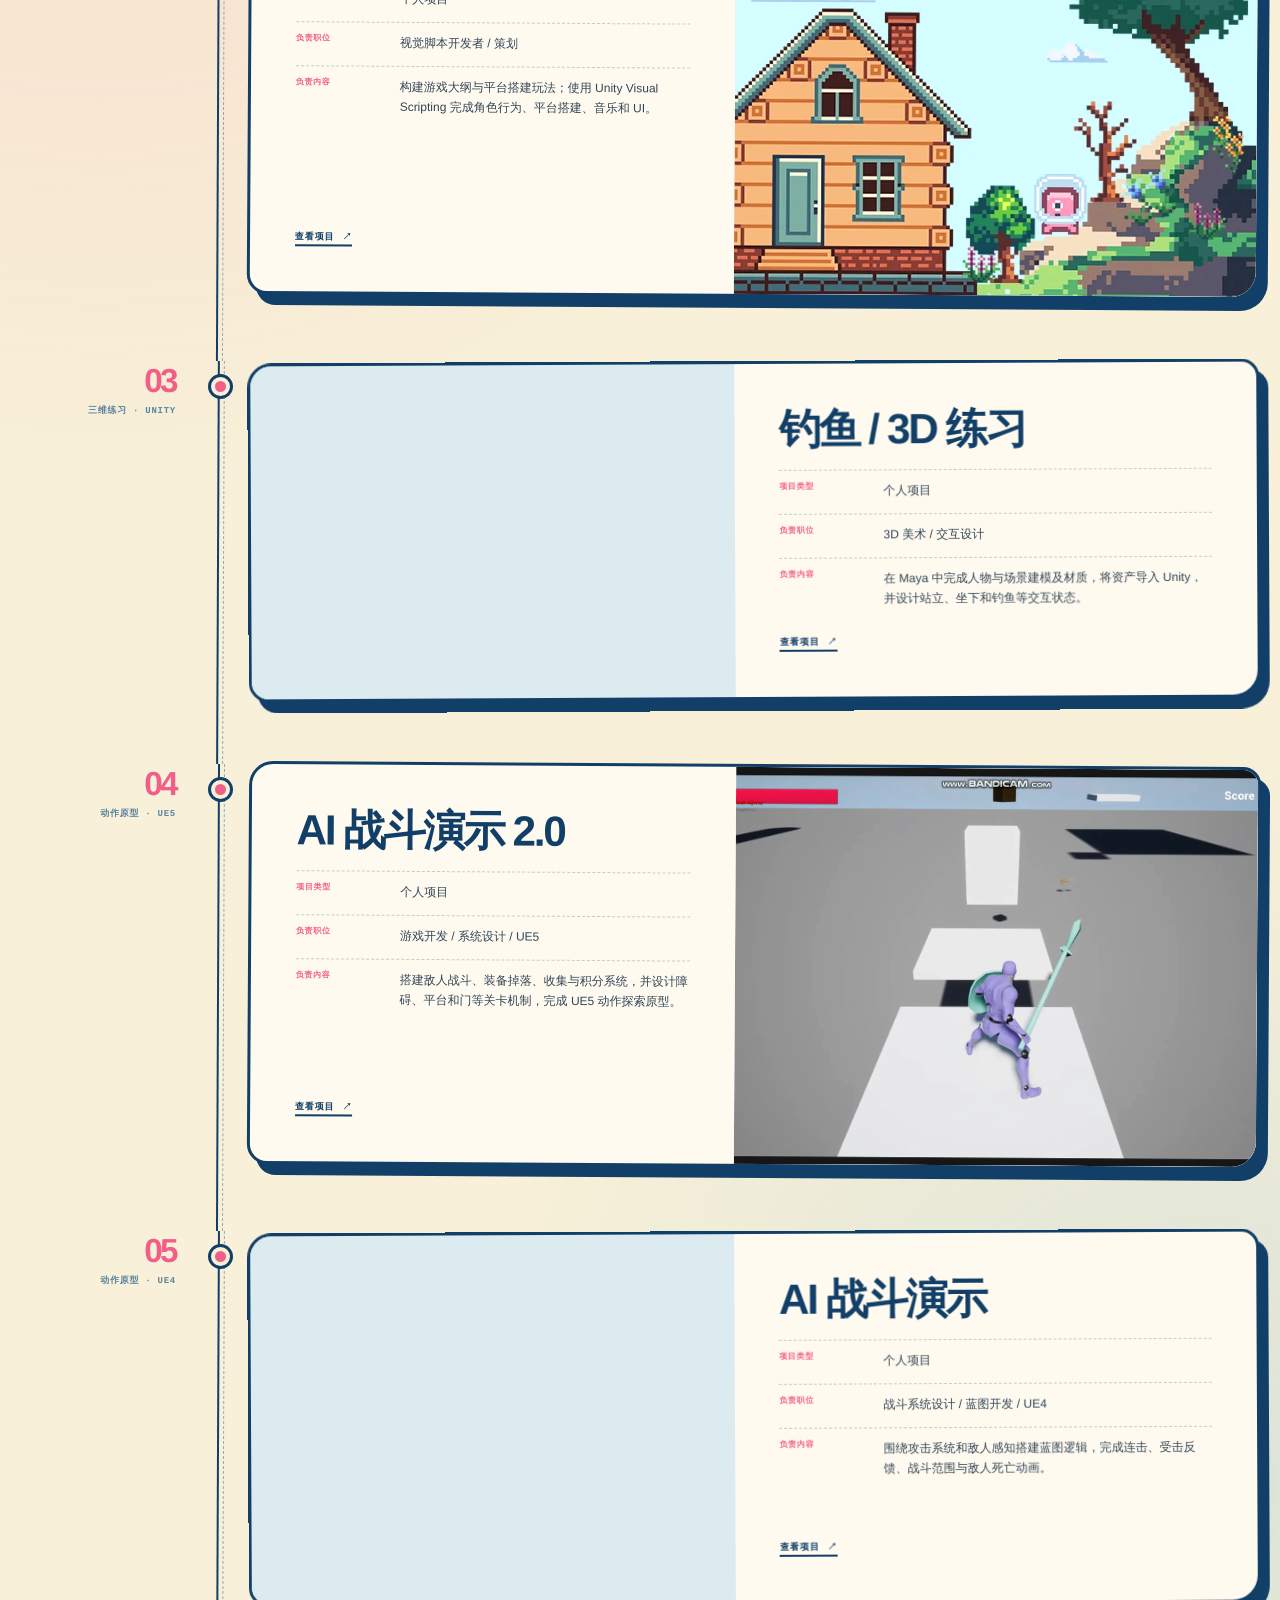
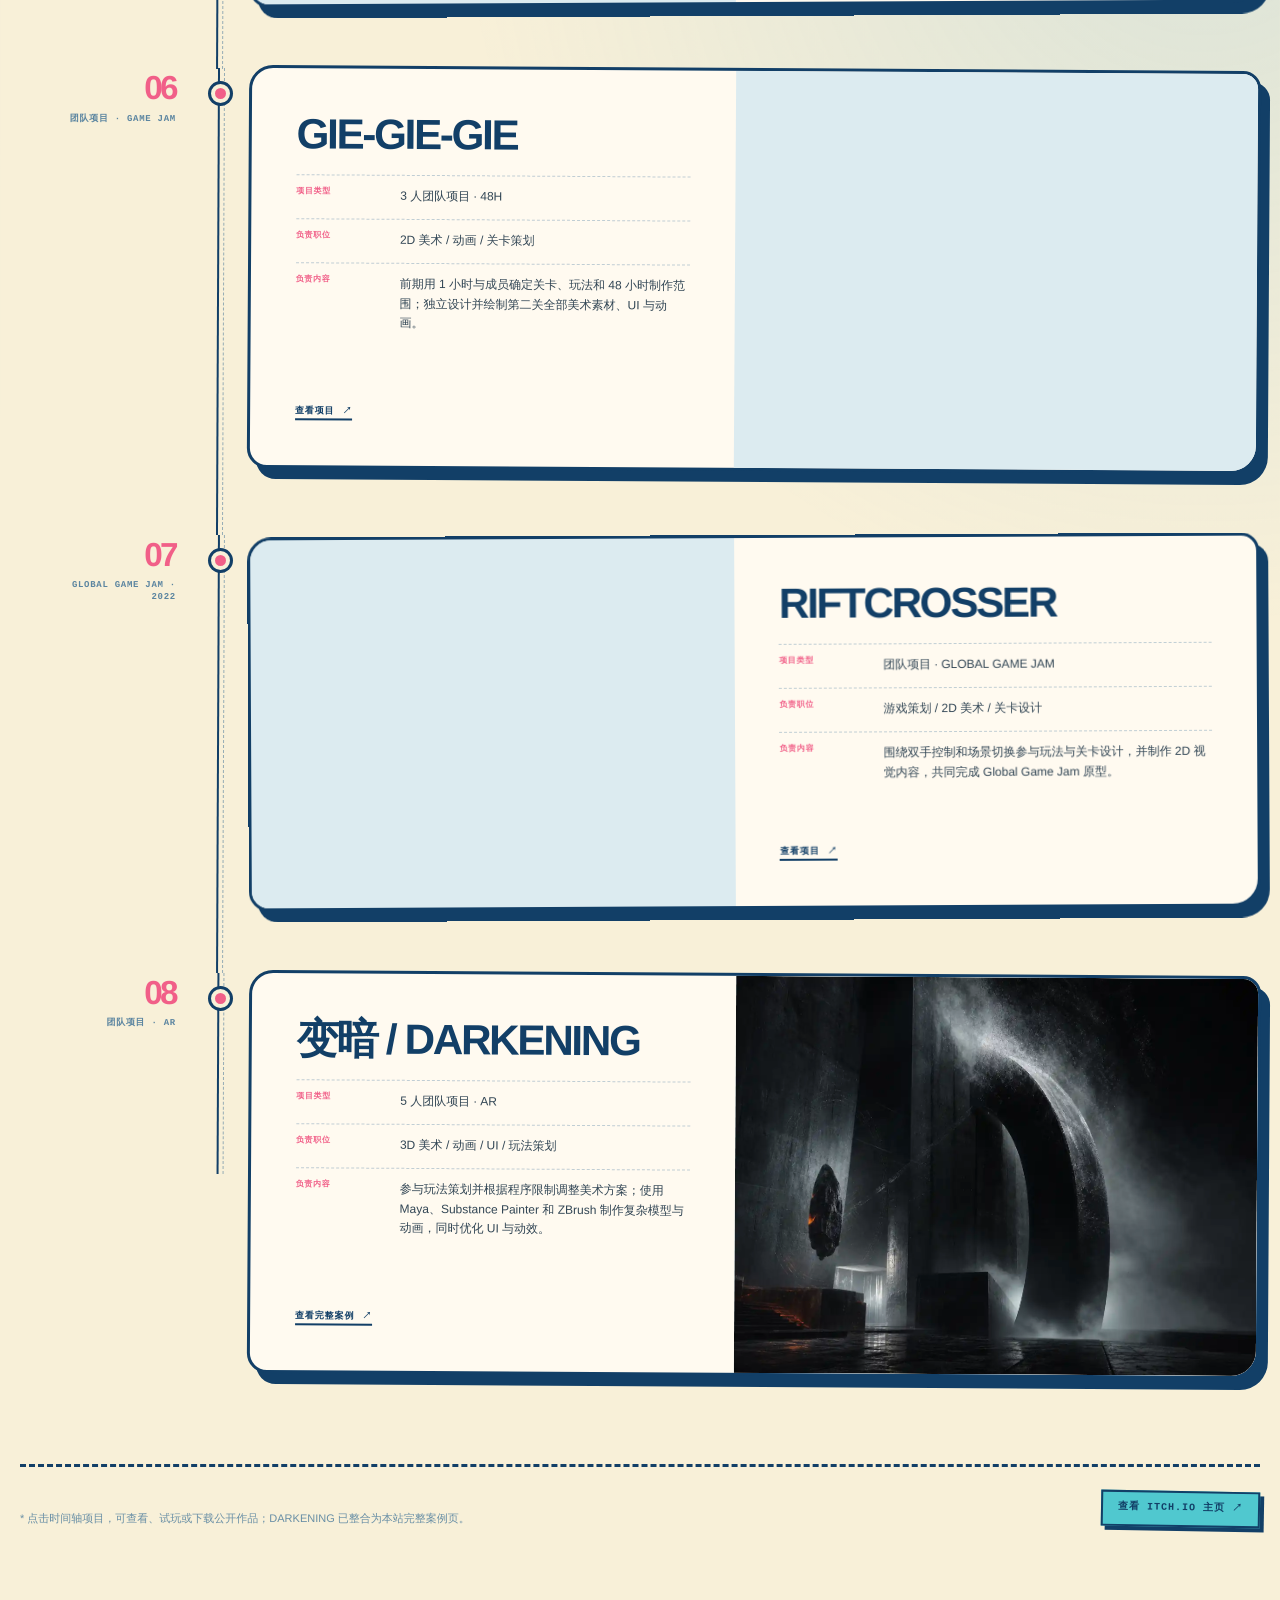
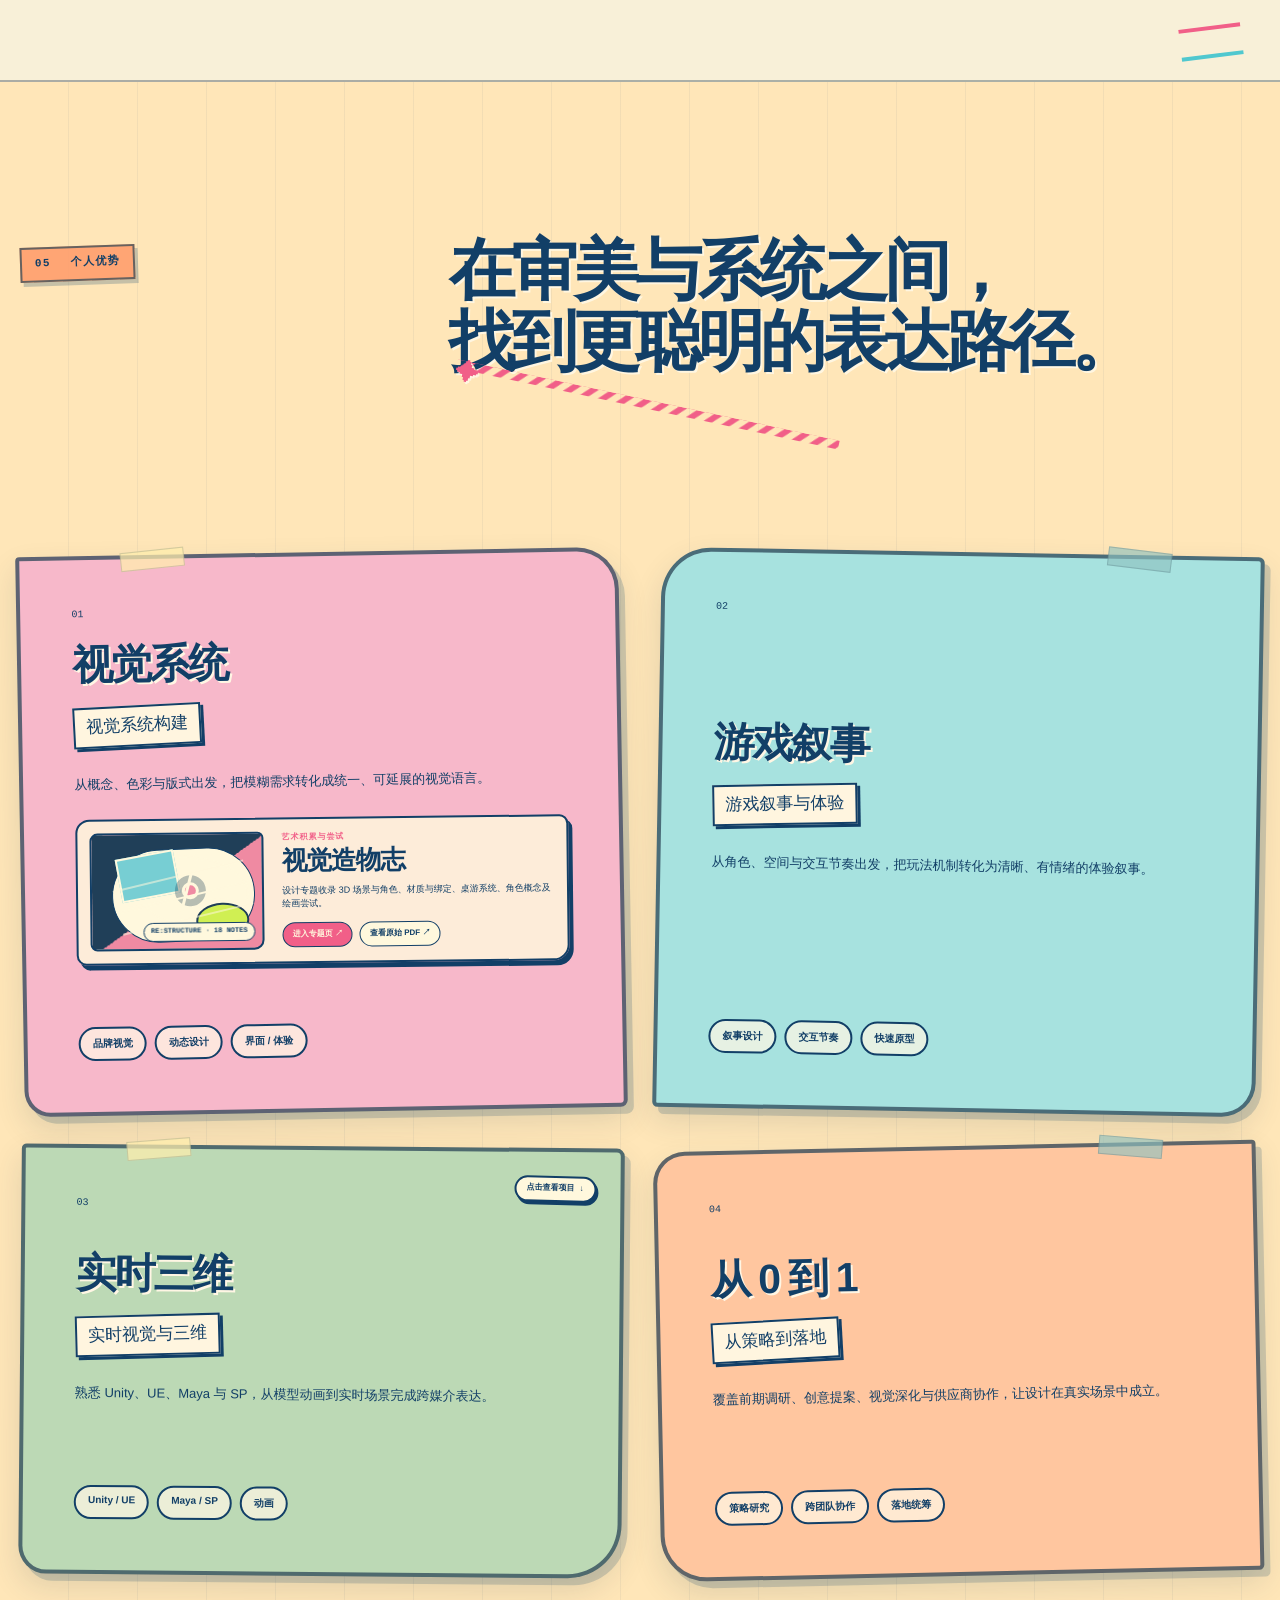
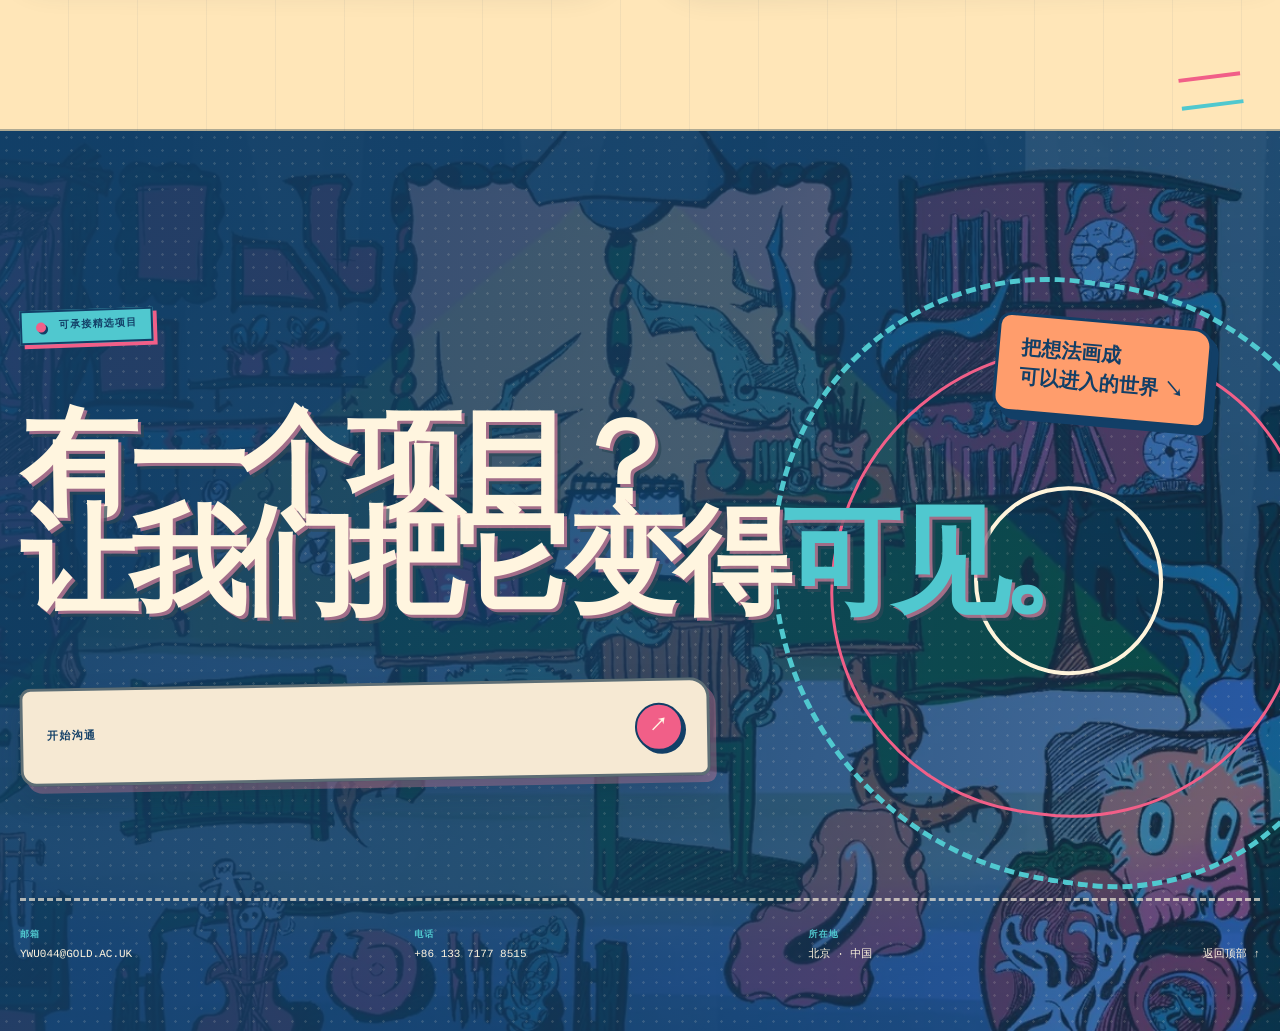
==== commit 6a678cea: "Add playful interactive portfolio UI" ====
--- a/index.html
+++ b/index.html
@@ -1035,7 +1035,9 @@
 </style>    <link rel="stylesheet" href="./light.css?v=26" />
     <link rel="stylesheet" href="./portfolio-entry-v2.css?v=2" />
     <link rel="stylesheet" href="./homepage-v3.css?v=1" />
+    <link rel="stylesheet" href="./interaction-v4.css?v=1" />
     <script src="./i18n.js?v=27" defer></script>
+    <script src="./interaction-v4.js?v=1" defer></script>
   </head>
   <body>
     <link rel="preload" as="image" href="./portfolio/hero-frame.webp" />
--- a/interaction-v4.css
+++ b/interaction-v4.css
@@ -0,0 +1,8 @@
+/* Playful interaction layer: varied silhouettes, tactile hover and pointer tilt. */
+.project-timeline-item{--tilt-x:0deg;--tilt-y:0deg;--card-turn:-.28deg}.project-timeline-item:nth-child(even){--card-turn:.35deg}.project-timeline-item .project-timeline-card{transform:perspective(1100px) rotateX(var(--tilt-x)) rotateY(var(--tilt-y)) rotate(var(--card-turn));transform-style:preserve-3d}.project-timeline-item:hover .project-timeline-card,.project-timeline-item:focus-visible .project-timeline-card{transform:perspective(1100px) translate(-3px,-5px) rotateX(var(--tilt-x)) rotateY(var(--tilt-y)) rotate(0);box-shadow:14px 16px 0 var(--mine-pink),20px 22px 0 rgba(53,94,121,.16)}.project-timeline-item:hover .project-timeline-node span,.project-timeline-item:focus-visible .project-timeline-node span{animation:timeline-pop .7s ease both}.project-timeline-image::after{content:"PLAY ↗";position:absolute;right:15px;bottom:15px;padding:8px 10px;border:2px solid var(--ink);color:var(--ink);background:var(--mine-lime,#c8ef58);box-shadow:3px 4px 0 var(--ink);font:900 8px/1 "Courier New",monospace;opacity:0;transform:translateY(12px) rotate(3deg);transition:.25s ease}.project-timeline-image{position:relative}.project-timeline-item:hover .project-timeline-image::after,.project-timeline-item:focus-visible .project-timeline-image::after{opacity:1;transform:translateY(0) rotate(-2deg)}
+.strength-card{--float-x:0px;--float-y:0px;transition:transform .25s ease,box-shadow .25s ease,filter .25s ease}.strength-card:nth-child(1){border-radius:4px 42px 7px 26px}.strength-card:nth-child(2){border-radius:50px 6px 34px 5px}.strength-card:nth-child(3){border-radius:5px 8px 54px 28px}.strength-card:nth-child(4){border-radius:32px 4px 5px 46px}.strength-card:hover,.strength-card:focus-visible{transform:translate(var(--float-x),calc(var(--float-y) - 7px)) rotate(var(--fun-rotate,0deg));filter:saturate(1.08)}.strength-card:nth-child(odd){--fun-rotate:-.45deg}.strength-card:nth-child(even){--fun-rotate:.45deg}.strength-card::before{content:"";position:absolute;z-index:2;width:62px;height:17px;top:-9px;left:17%;border:1px solid rgba(45,72,88,.2);background:rgba(255,239,174,.72);transform:rotate(-5deg);pointer-events:none}.strength-card:nth-child(even)::before{left:auto;right:15%;background:rgba(143,195,192,.64);transform:rotate(6deg)}
+.experience-card{transition:transform .28s ease,box-shadow .28s ease}.experience-card:hover{transform:translateY(-5px) rotate(-.18deg);box-shadow:10px 12px 0 var(--mine-pink),16px 18px 0 rgba(53,94,121,.13)}.education-card:nth-child(even):hover{transform:translateY(-5px) rotate(.22deg)}.work-responsibilities li,.education-research li{transition:transform .18s ease,background .18s ease}.work-responsibilities li:hover{transform:translateX(8px);background:rgba(143,195,192,.18)}.education-research li:hover{transform:translateY(-3px) rotate(-1deg);background:var(--mine-pink)}
+.nav-links a:hover .nav-index,.nav-links a:focus-visible .nav-index{animation:index-flip .55s ease}.strength-portfolio-actions a:hover,.project-source-row a:hover,.contact-pill:hover,.scroll-cue:hover{animation:tactile-bump .42s ease}.section-head h2{position:relative}.section-head h2::after{content:"✦";display:inline-block;margin-left:.18em;color:var(--mine-pink);font-size:.34em;vertical-align:top;transform:rotate(12deg);transition:transform .25s ease}.section-block:hover .section-head h2::after{transform:rotate(102deg) scale(1.2)}
+@keyframes timeline-pop{0%{transform:scale(1)}45%{transform:scale(1.65) rotate(20deg);background:var(--mine-lime,#c8ef58)}100%{transform:scale(1)}}@keyframes index-flip{50%{transform:rotate(180deg) scale(1.35)}}@keyframes tactile-bump{40%{transform:translateY(-4px) rotate(-1deg)}70%{transform:translateY(1px) rotate(.5deg)}}
+@media(max-width:760px){.project-timeline-item .project-timeline-card{transform:rotate(var(--card-turn))}.strength-card:hover,.strength-card:focus-visible{transform:none}.strength-card::before{width:46px}.section-head h2::after{font-size:.28em}.project-timeline-image::after{opacity:1;transform:none}}
+@media(prefers-reduced-motion:reduce){.project-timeline-item .project-timeline-card,.strength-card,.experience-card,.work-responsibilities li,.education-research li{transition:none!important}.project-timeline-item:hover .project-timeline-node span,.nav-links a:hover .nav-index,.strength-portfolio-actions a:hover,.project-source-row a:hover,.contact-pill:hover,.scroll-cue:hover{animation:none!important}}
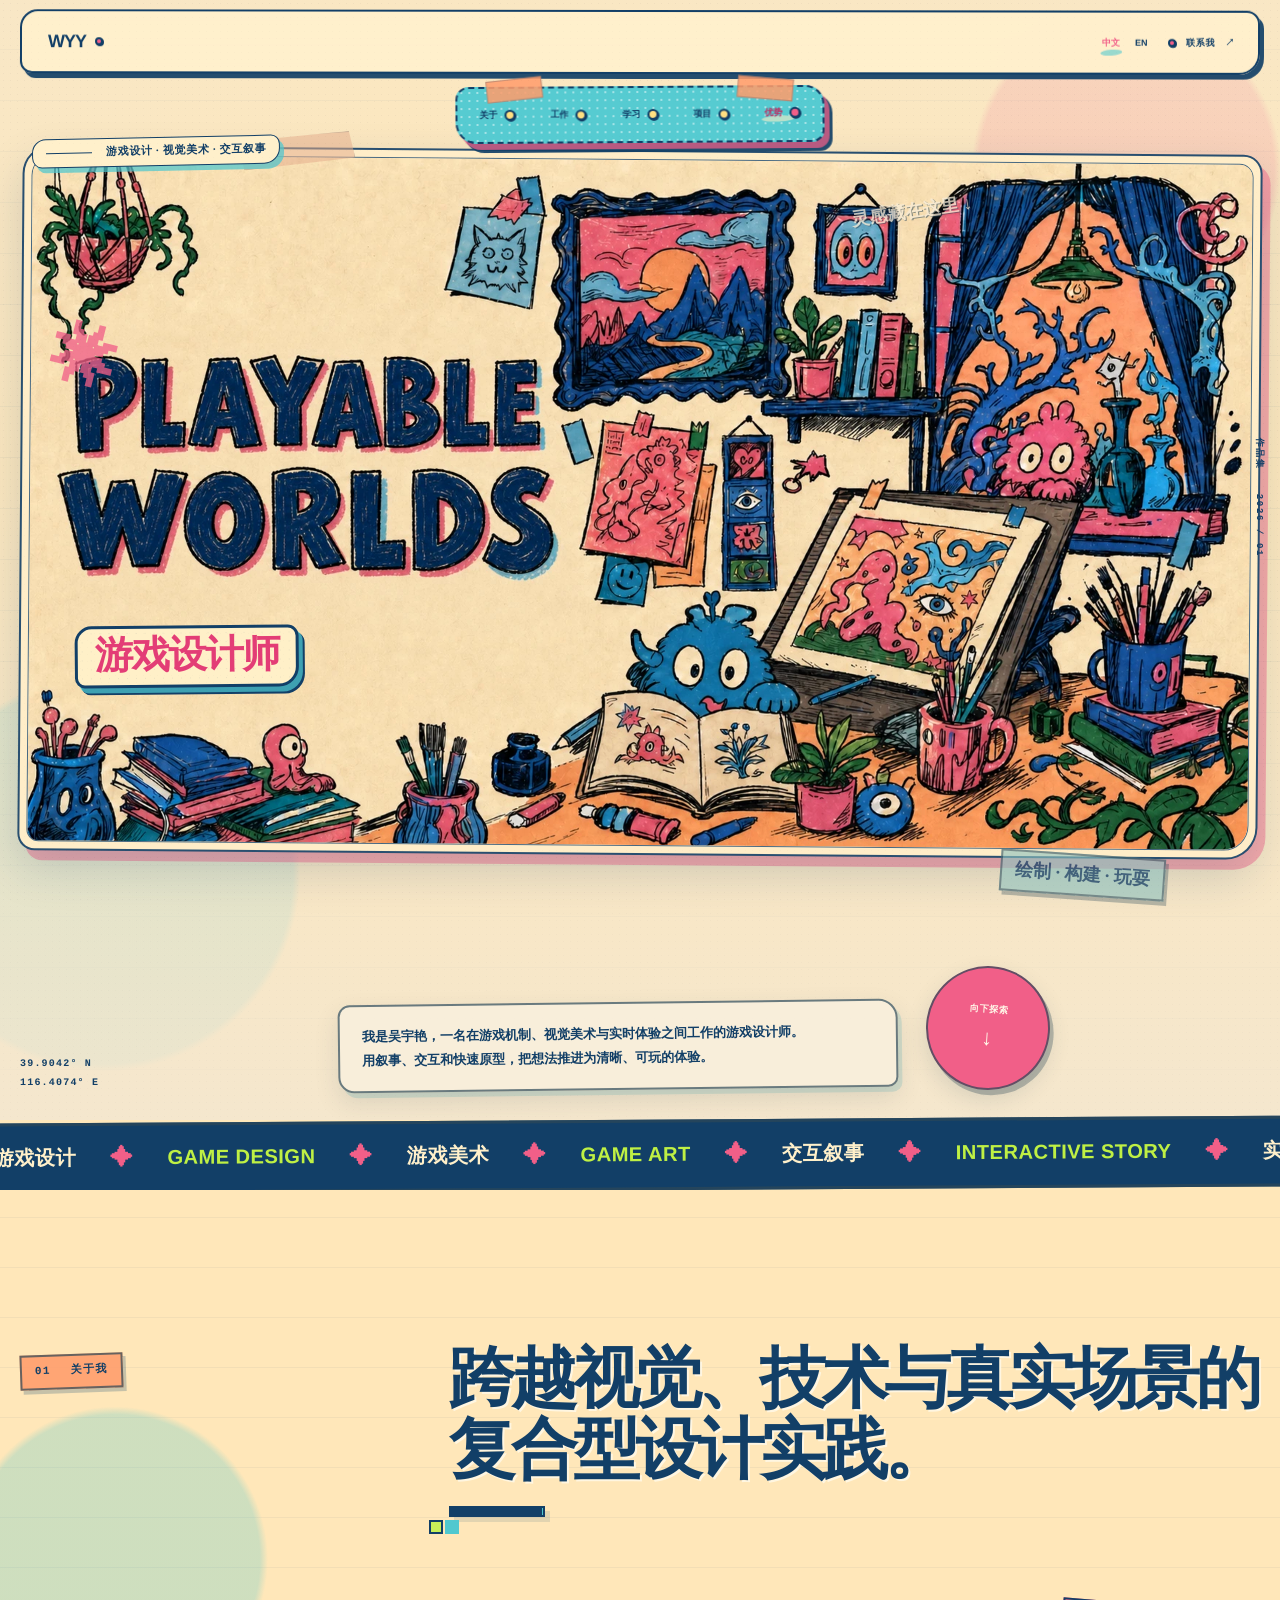
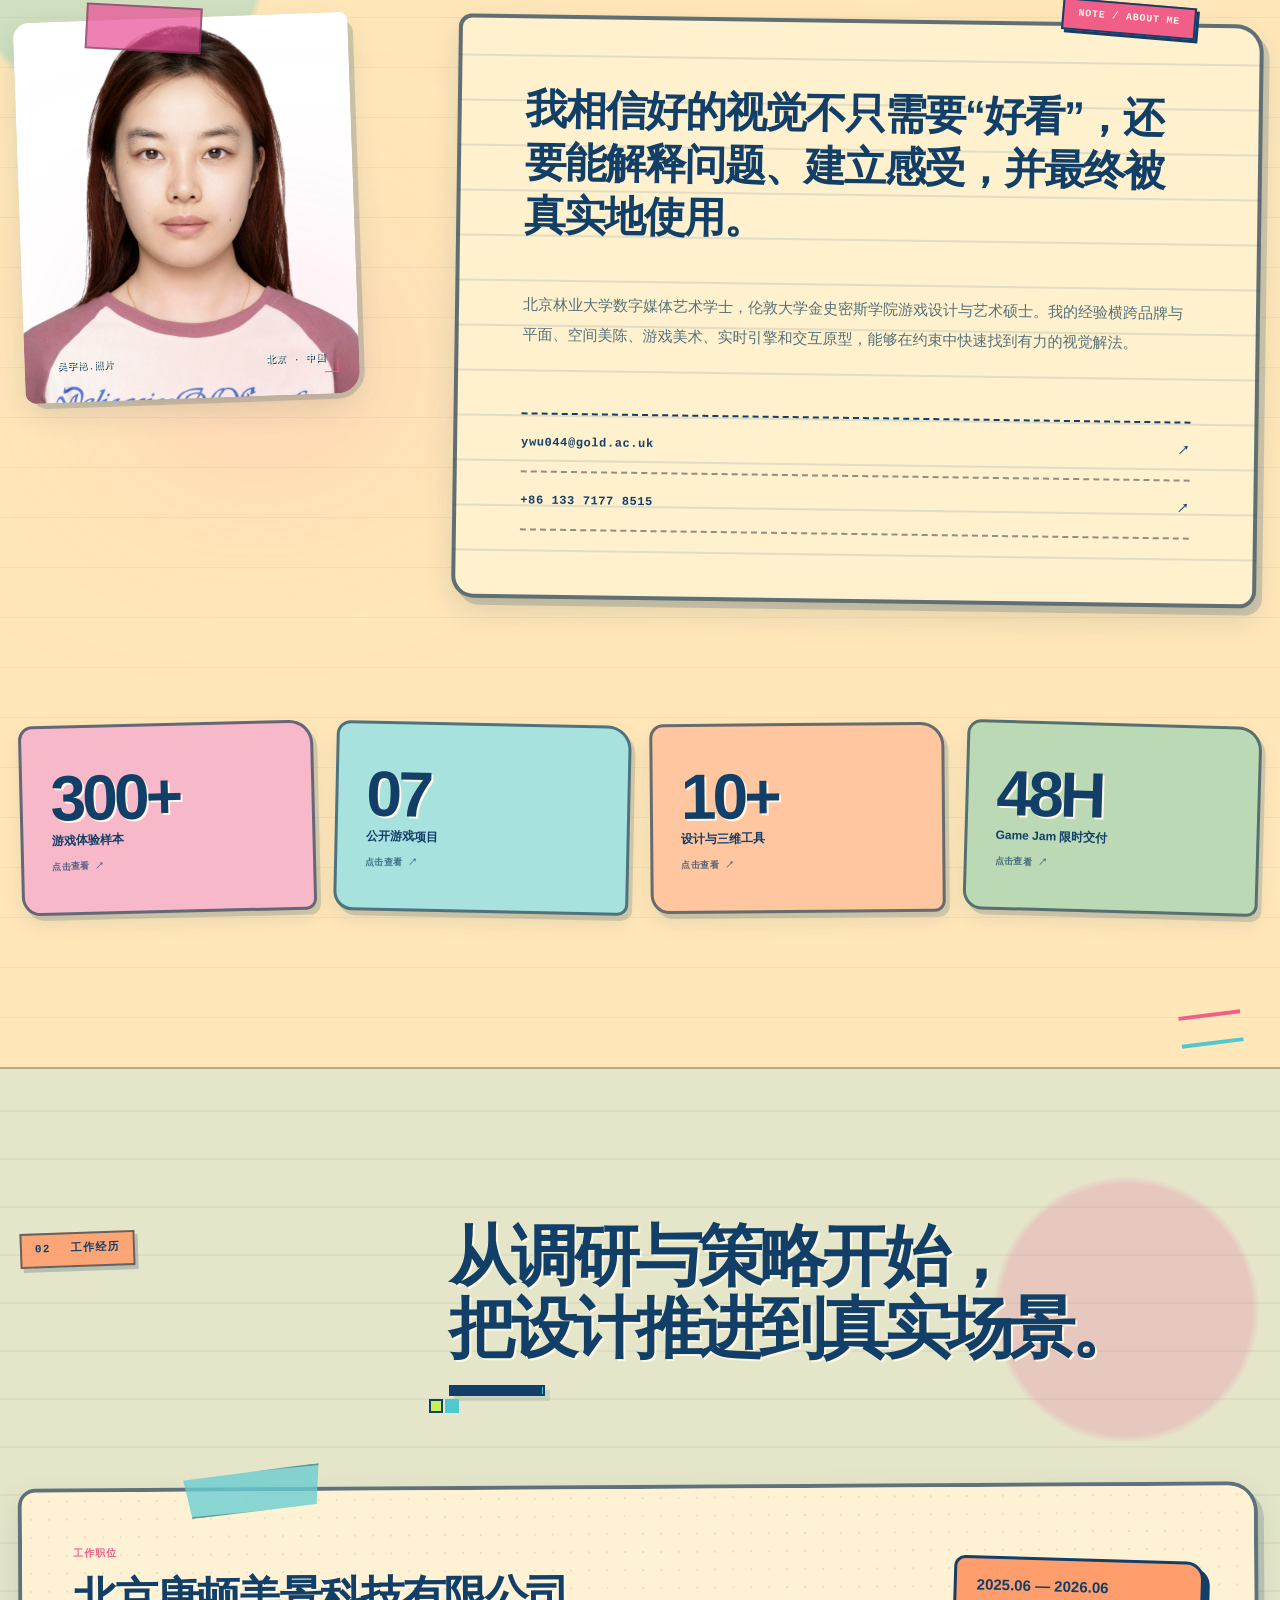
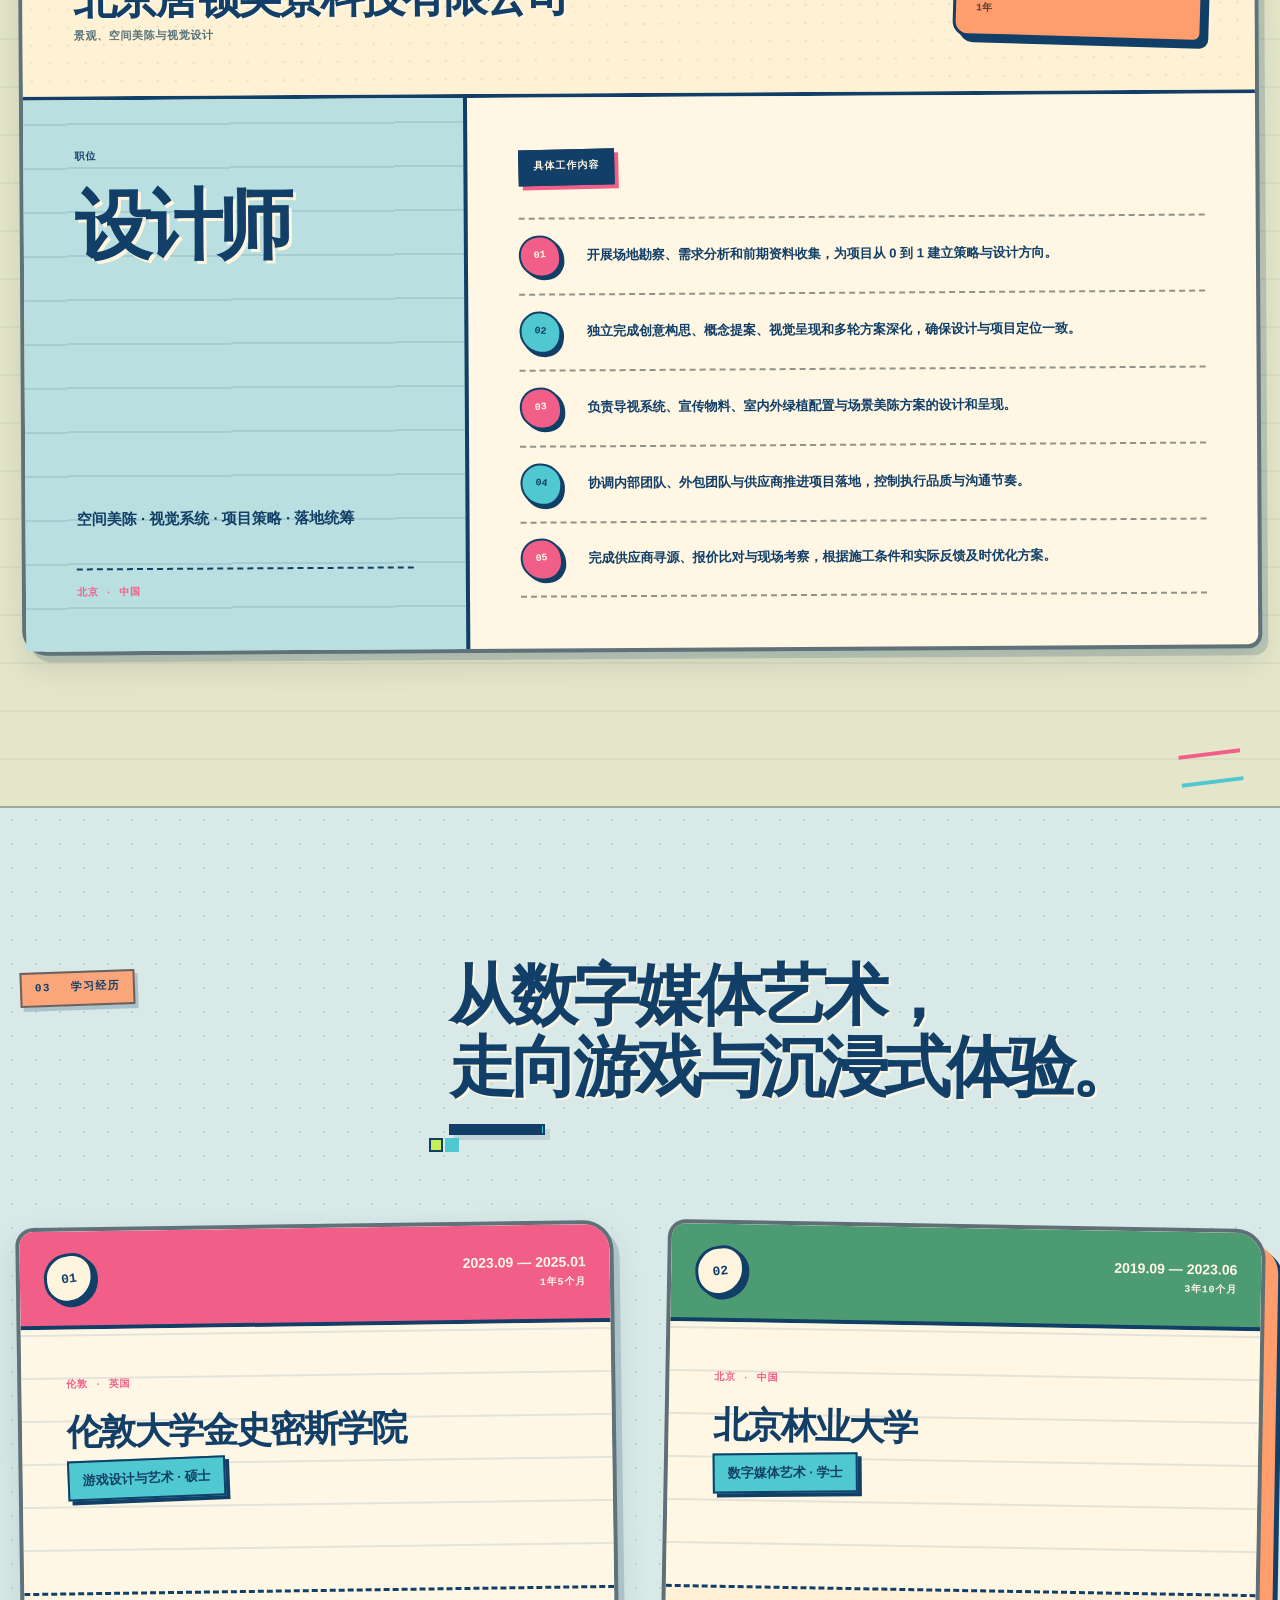
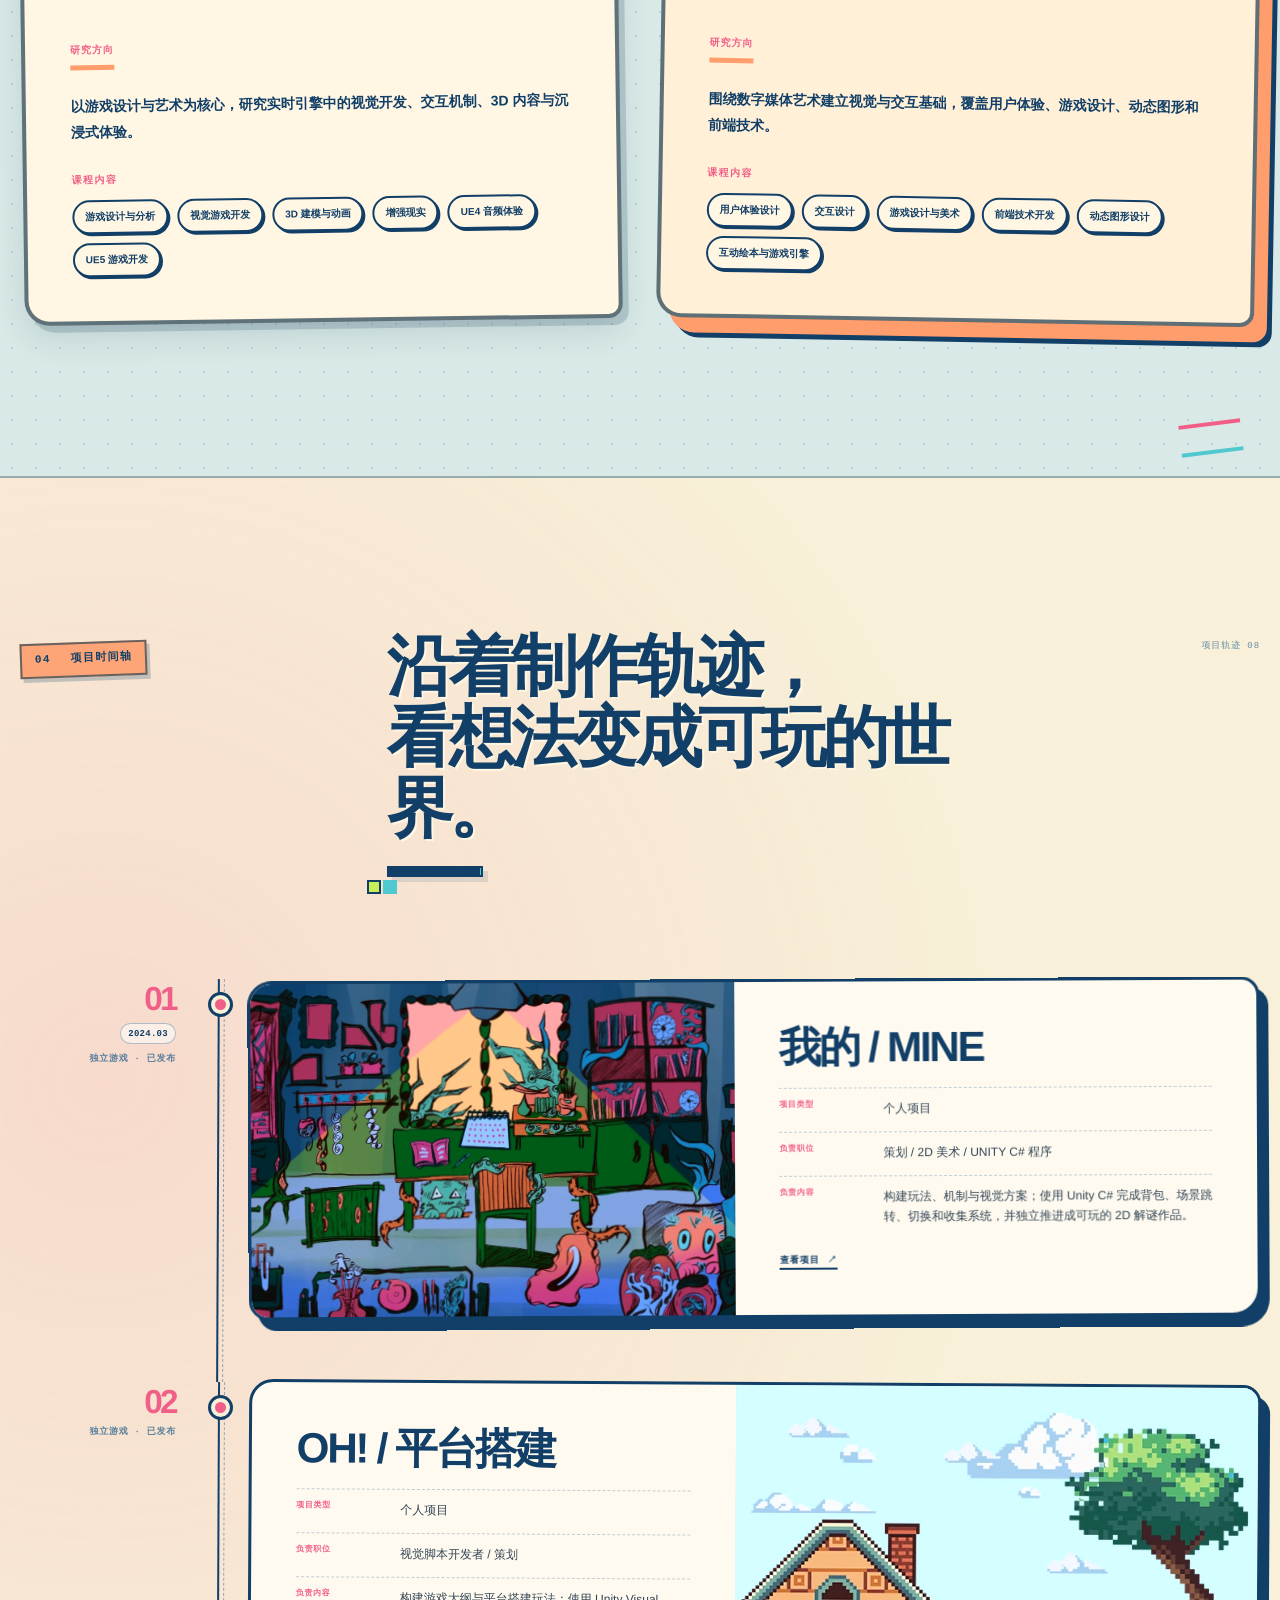
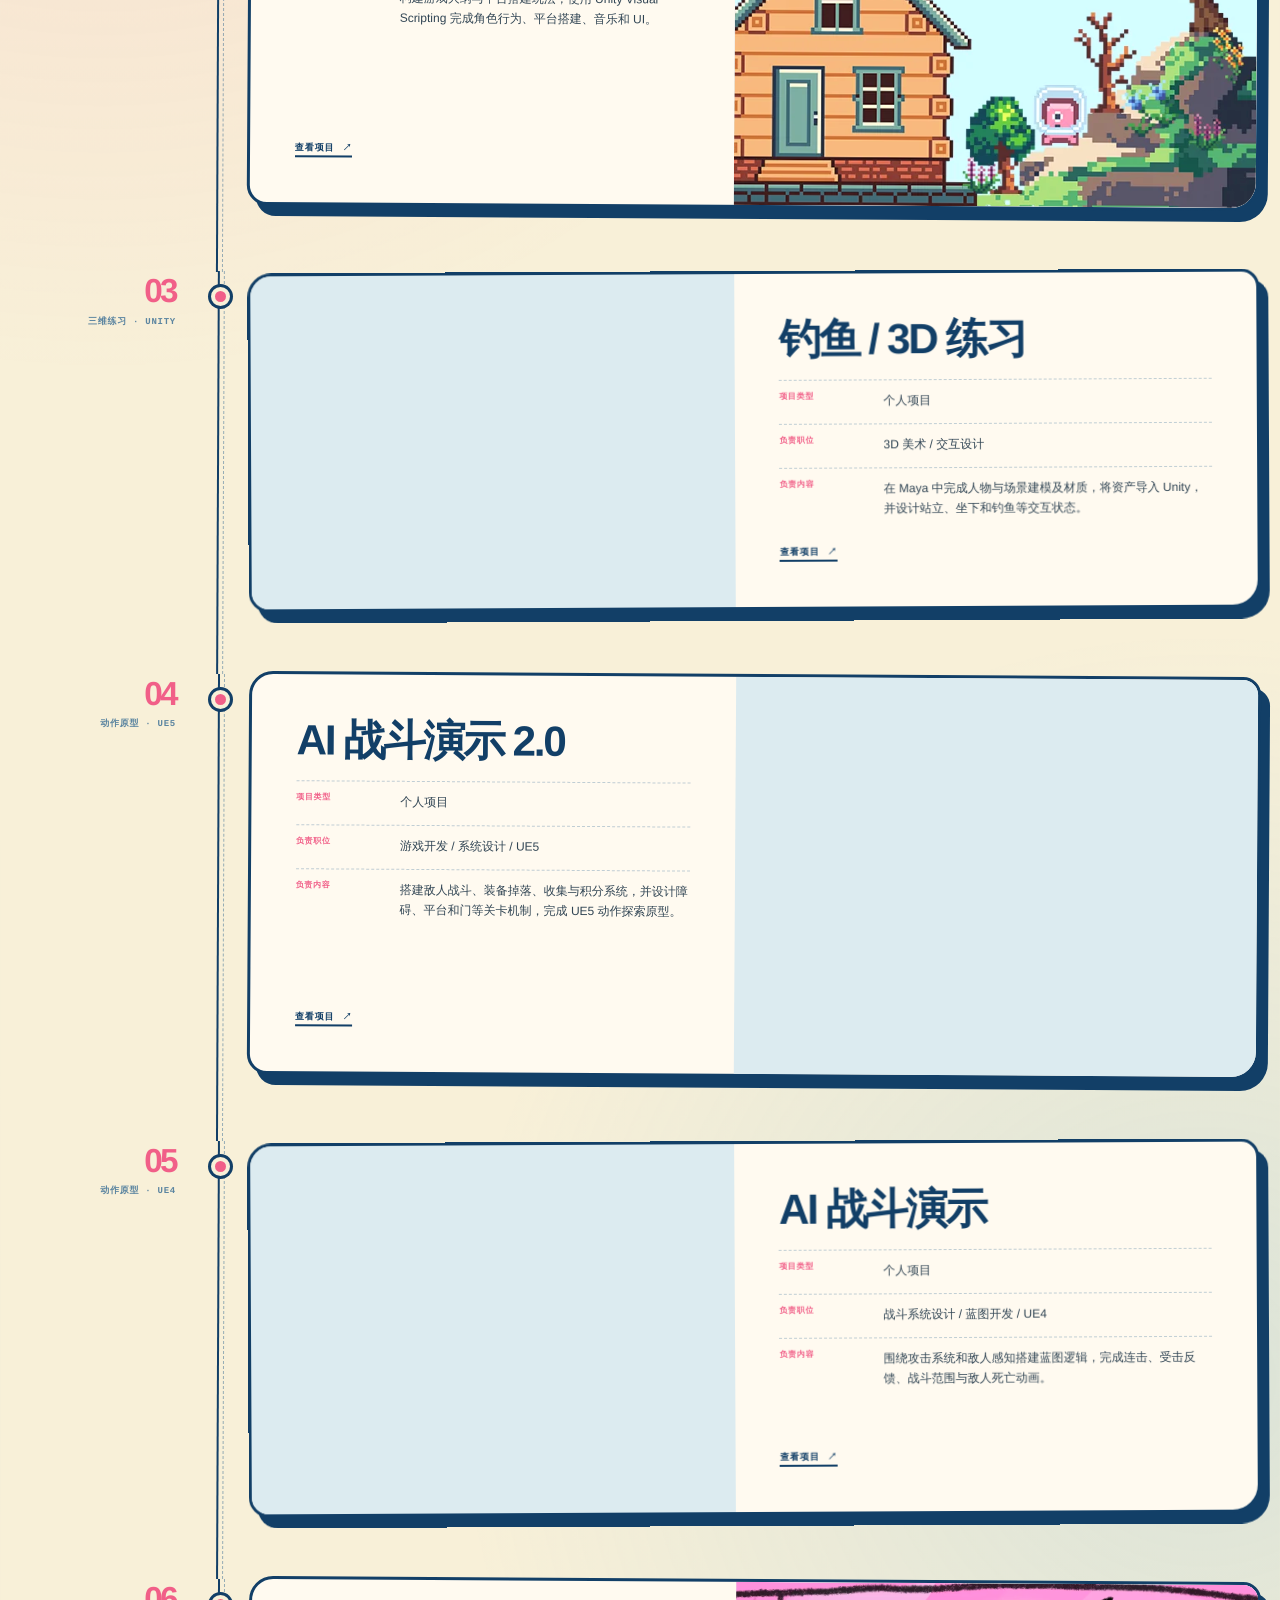
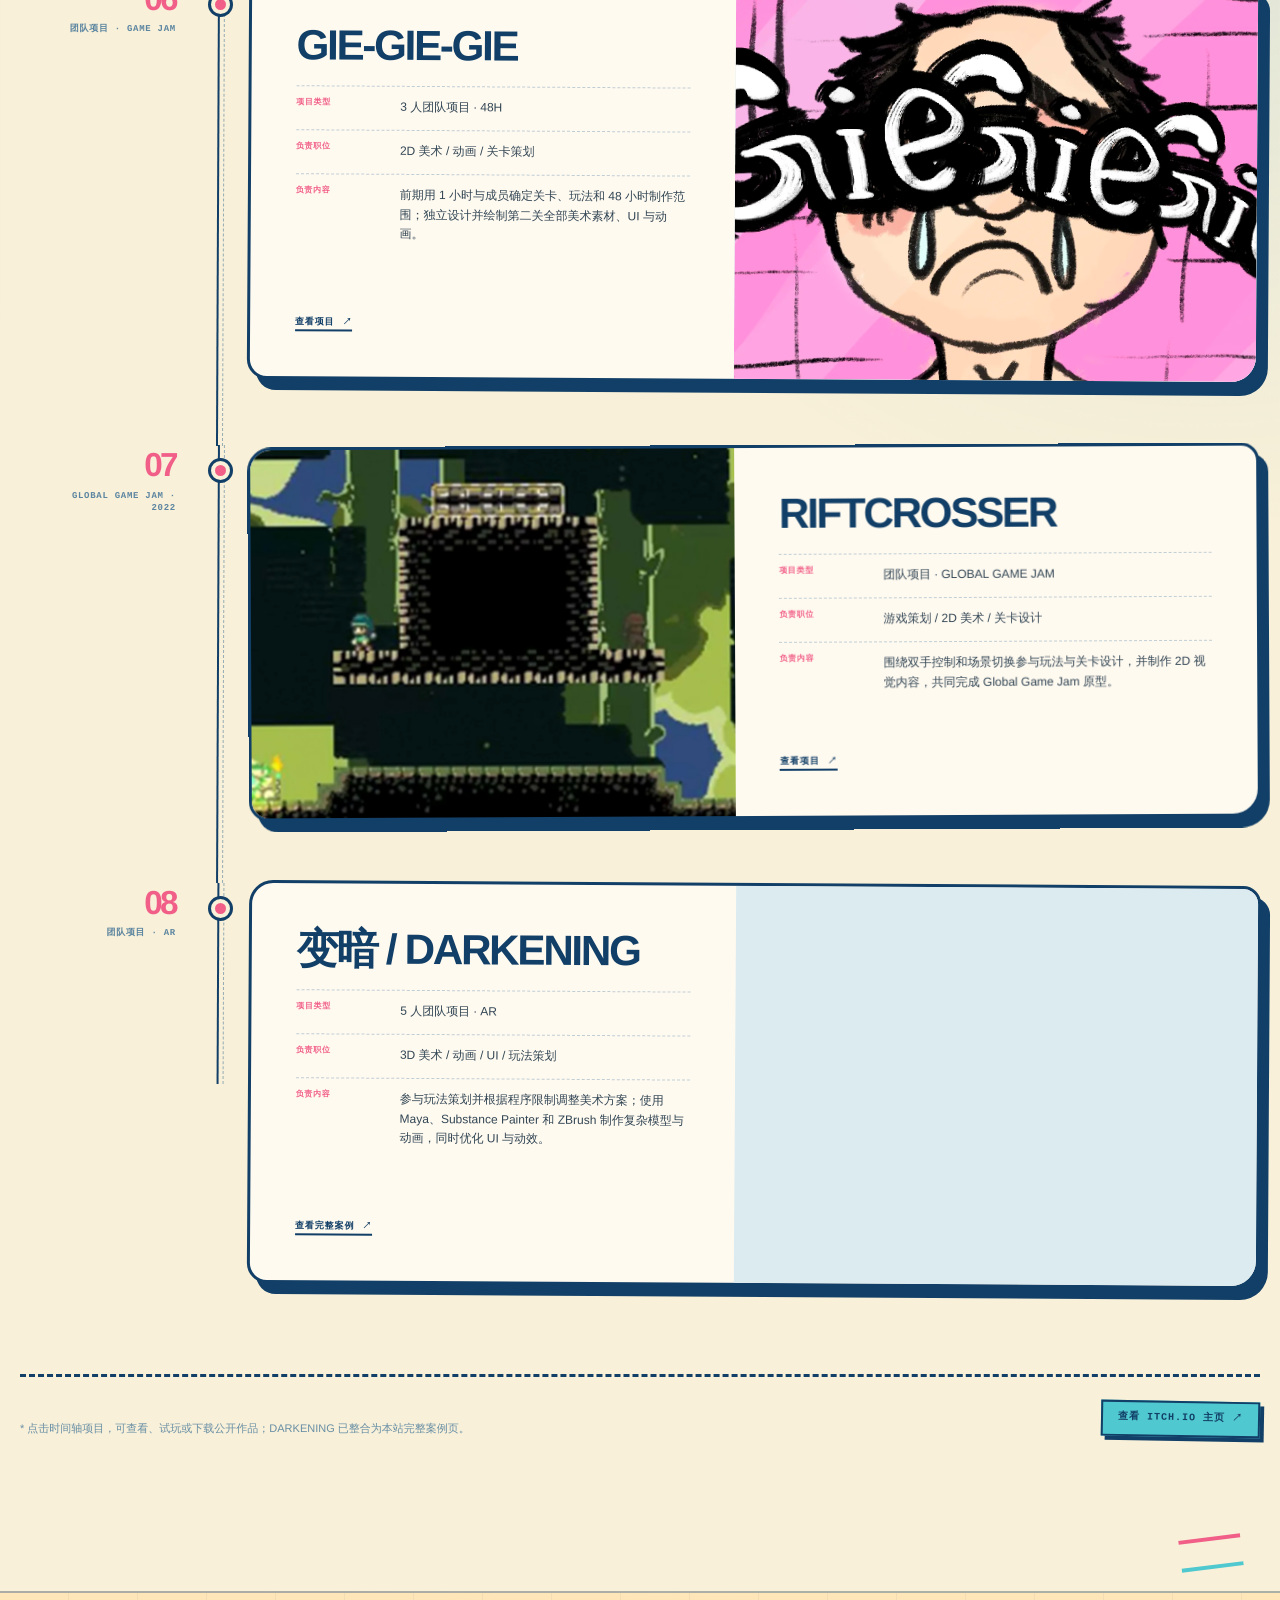
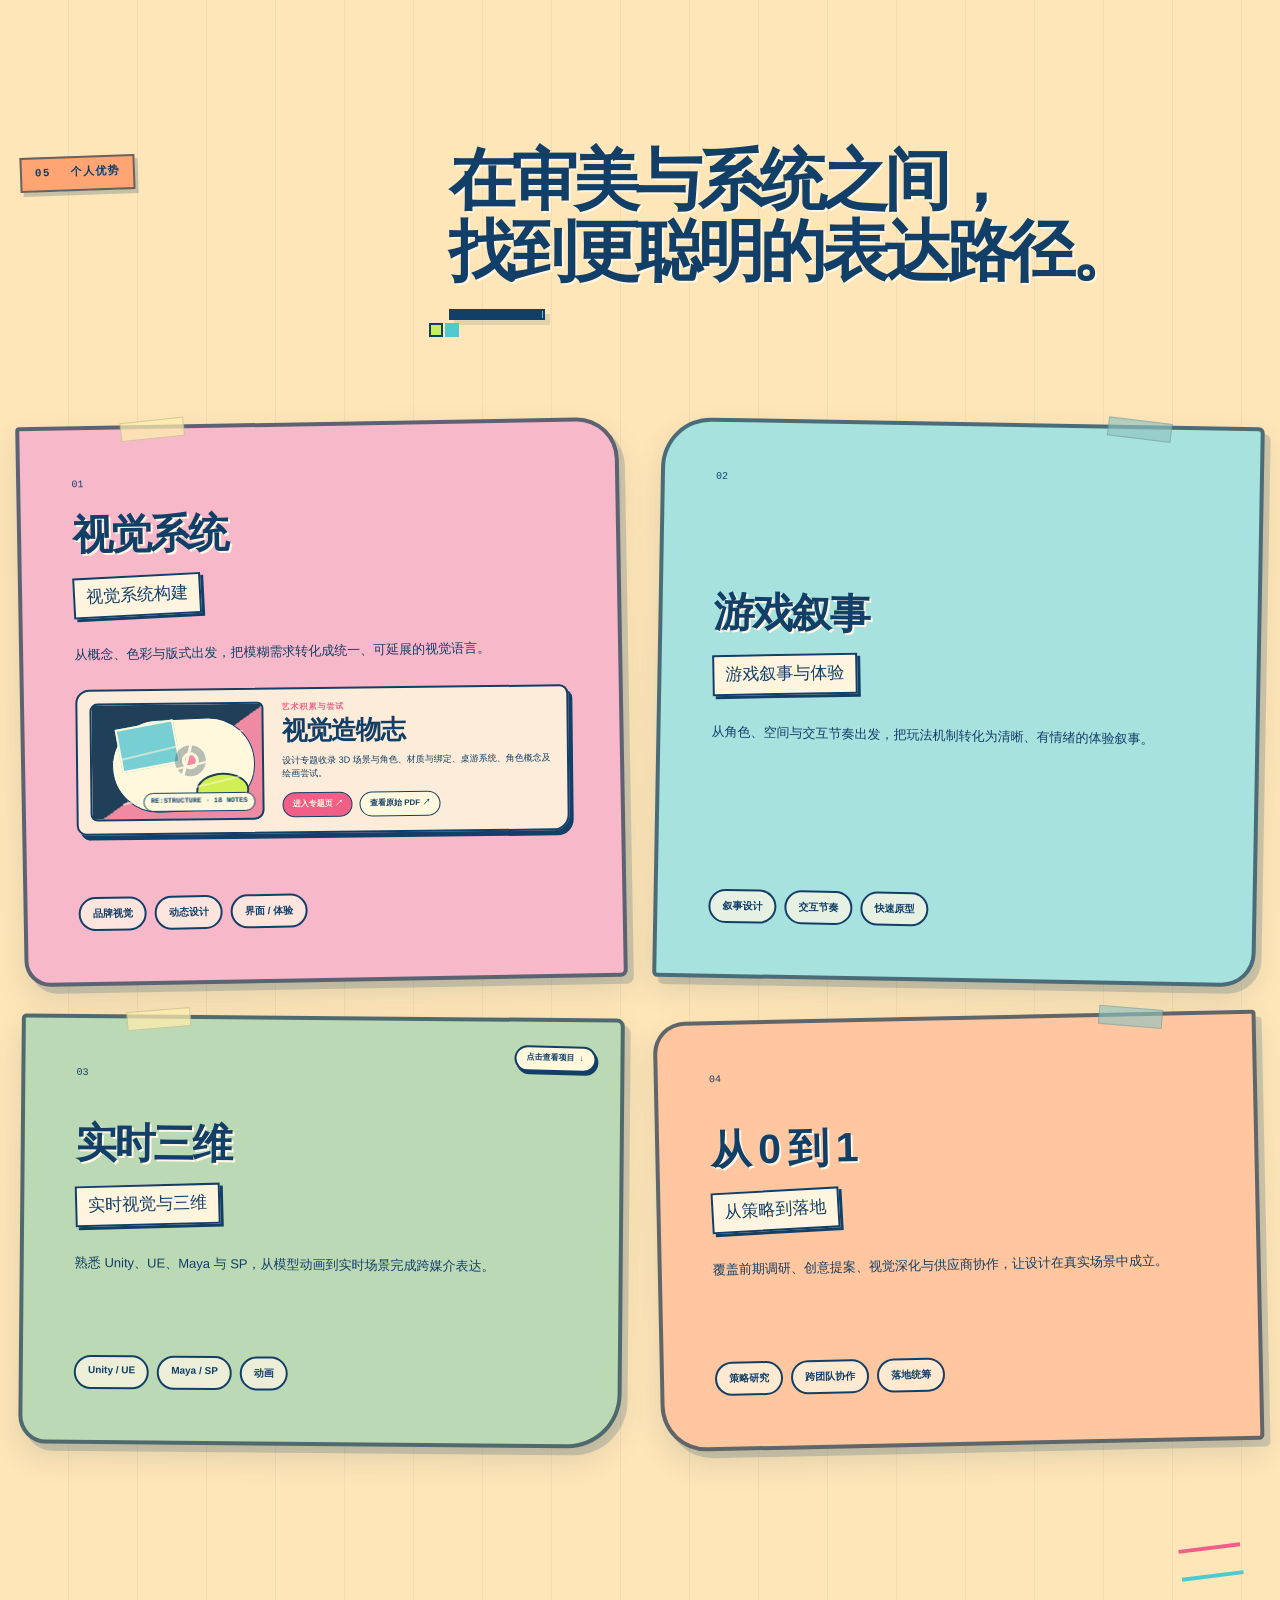
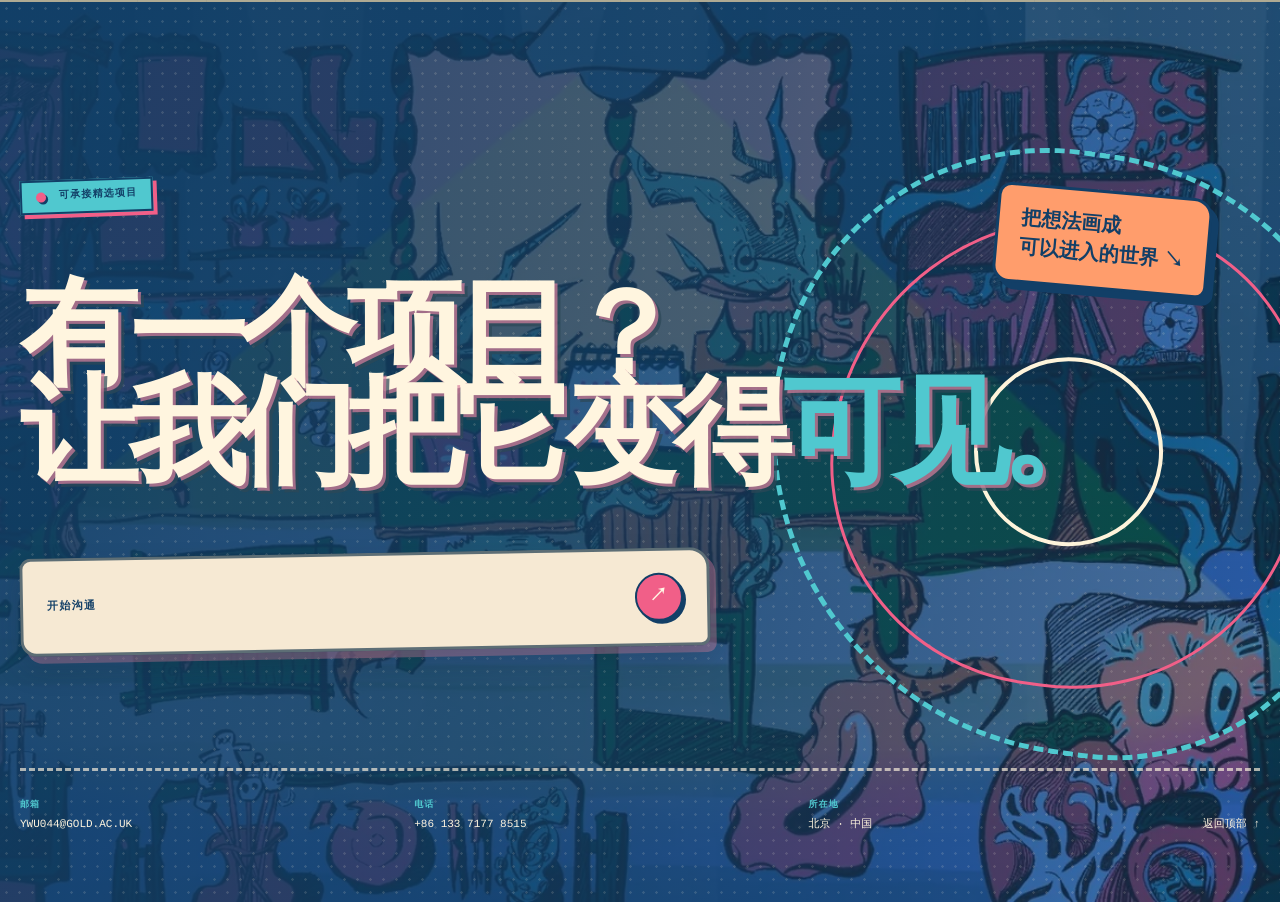
==== commit bcdcc08d: "Expand interactive motion across case studies Replace the rotating pink title stripe and add respons" ====
--- a/index.html
+++ b/index.html
@@ -1035,7 +1035,7 @@
 </style>    <link rel="stylesheet" href="./light.css?v=26" />
     <link rel="stylesheet" href="./portfolio-entry-v2.css?v=2" />
     <link rel="stylesheet" href="./homepage-v3.css?v=1" />
-    <link rel="stylesheet" href="./interaction-v4.css?v=1" />
+    <link rel="stylesheet" href="./interaction-v4.css?v=2" />
     <script src="./i18n.js?v=27" defer></script>
     <script src="./interaction-v4.js?v=1" defer></script>
   </head>
--- a/interaction-v4.css
+++ b/interaction-v4.css
@@ -2,7 +2,7 @@
 .project-timeline-item{--tilt-x:0deg;--tilt-y:0deg;--card-turn:-.28deg}.project-timeline-item:nth-child(even){--card-turn:.35deg}.project-timeline-item .project-timeline-card{transform:perspective(1100px) rotateX(var(--tilt-x)) rotateY(var(--tilt-y)) rotate(var(--card-turn));transform-style:preserve-3d}.project-timeline-item:hover .project-timeline-card,.project-timeline-item:focus-visible .project-timeline-card{transform:perspective(1100px) translate(-3px,-5px) rotateX(var(--tilt-x)) rotateY(var(--tilt-y)) rotate(0);box-shadow:14px 16px 0 var(--mine-pink),20px 22px 0 rgba(53,94,121,.16)}.project-timeline-item:hover .project-timeline-node span,.project-timeline-item:focus-visible .project-timeline-node span{animation:timeline-pop .7s ease both}.project-timeline-image::after{content:"PLAY ↗";position:absolute;right:15px;bottom:15px;padding:8px 10px;border:2px solid var(--ink);color:var(--ink);background:var(--mine-lime,#c8ef58);box-shadow:3px 4px 0 var(--ink);font:900 8px/1 "Courier New",monospace;opacity:0;transform:translateY(12px) rotate(3deg);transition:.25s ease}.project-timeline-image{position:relative}.project-timeline-item:hover .project-timeline-image::after,.project-timeline-item:focus-visible .project-timeline-image::after{opacity:1;transform:translateY(0) rotate(-2deg)}
 .strength-card{--float-x:0px;--float-y:0px;transition:transform .25s ease,box-shadow .25s ease,filter .25s ease}.strength-card:nth-child(1){border-radius:4px 42px 7px 26px}.strength-card:nth-child(2){border-radius:50px 6px 34px 5px}.strength-card:nth-child(3){border-radius:5px 8px 54px 28px}.strength-card:nth-child(4){border-radius:32px 4px 5px 46px}.strength-card:hover,.strength-card:focus-visible{transform:translate(var(--float-x),calc(var(--float-y) - 7px)) rotate(var(--fun-rotate,0deg));filter:saturate(1.08)}.strength-card:nth-child(odd){--fun-rotate:-.45deg}.strength-card:nth-child(even){--fun-rotate:.45deg}.strength-card::before{content:"";position:absolute;z-index:2;width:62px;height:17px;top:-9px;left:17%;border:1px solid rgba(45,72,88,.2);background:rgba(255,239,174,.72);transform:rotate(-5deg);pointer-events:none}.strength-card:nth-child(even)::before{left:auto;right:15%;background:rgba(143,195,192,.64);transform:rotate(6deg)}
 .experience-card{transition:transform .28s ease,box-shadow .28s ease}.experience-card:hover{transform:translateY(-5px) rotate(-.18deg);box-shadow:10px 12px 0 var(--mine-pink),16px 18px 0 rgba(53,94,121,.13)}.education-card:nth-child(even):hover{transform:translateY(-5px) rotate(.22deg)}.work-responsibilities li,.education-research li{transition:transform .18s ease,background .18s ease}.work-responsibilities li:hover{transform:translateX(8px);background:rgba(143,195,192,.18)}.education-research li:hover{transform:translateY(-3px) rotate(-1deg);background:var(--mine-pink)}
-.nav-links a:hover .nav-index,.nav-links a:focus-visible .nav-index{animation:index-flip .55s ease}.strength-portfolio-actions a:hover,.project-source-row a:hover,.contact-pill:hover,.scroll-cue:hover{animation:tactile-bump .42s ease}.section-head h2{position:relative}.section-head h2::after{content:"✦";display:inline-block;margin-left:.18em;color:var(--mine-pink);font-size:.34em;vertical-align:top;transform:rotate(12deg);transition:transform .25s ease}.section-block:hover .section-head h2::after{transform:rotate(102deg) scale(1.2)}
+.nav-links a:hover .nav-index,.nav-links a:focus-visible .nav-index{animation:index-flip .55s ease}.strength-portfolio-actions a:hover,.project-source-row a:hover,.contact-pill:hover,.scroll-cue:hover{animation:tactile-bump .42s ease}.section-head h2{position:relative}.section-head h2::before{content:"";position:absolute;left:-20px;bottom:-17px;width:10px;height:10px;border:2px solid var(--mine-blue);background:var(--mine-lime,#c8ef58);box-shadow:16px 0 0 var(--mine-cyan);transition:transform .32s ease,box-shadow .32s ease}.section-head h2::after{content:"";display:block;width:92px;height:7px;margin:20px 0 0 0;border:2px solid var(--mine-blue);border-radius:0;background:linear-gradient(90deg,var(--mine-blue) 0 33%,var(--mine-cyan) 33% 66%,var(--mine-lime,#c8ef58) 66%);background-size:300% 100%;box-shadow:5px 5px 0 rgba(53,94,121,.14);transform:none;transition:width .32s ease,background-position .42s ease}.section-block:hover .section-head h2::before{transform:translateX(28px) scale(1.25);box-shadow:22px 0 0 var(--mine-cyan)}.section-block:hover .section-head h2::after{width:min(220px,48%);background-position:100% 0;transform:none}
 @keyframes timeline-pop{0%{transform:scale(1)}45%{transform:scale(1.65) rotate(20deg);background:var(--mine-lime,#c8ef58)}100%{transform:scale(1)}}@keyframes index-flip{50%{transform:rotate(180deg) scale(1.35)}}@keyframes tactile-bump{40%{transform:translateY(-4px) rotate(-1deg)}70%{transform:translateY(1px) rotate(.5deg)}}
-@media(max-width:760px){.project-timeline-item .project-timeline-card{transform:rotate(var(--card-turn))}.strength-card:hover,.strength-card:focus-visible{transform:none}.strength-card::before{width:46px}.section-head h2::after{font-size:.28em}.project-timeline-image::after{opacity:1;transform:none}}
+@media(max-width:760px){.project-timeline-item .project-timeline-card{transform:rotate(var(--card-turn))}.strength-card:hover,.strength-card:focus-visible{transform:none}.strength-card::before{width:46px}.section-head h2::before{left:0}.section-head h2::after{width:74px}.project-timeline-image::after{opacity:1;transform:none}}
 @media(prefers-reduced-motion:reduce){.project-timeline-item .project-timeline-card,.strength-card,.experience-card,.work-responsibilities li,.education-research li{transition:none!important}.project-timeline-item:hover .project-timeline-node span,.nav-links a:hover .nav-index,.strength-portfolio-actions a:hover,.project-source-row a:hover,.contact-pill:hover,.scroll-cue:hover{animation:none!important}}
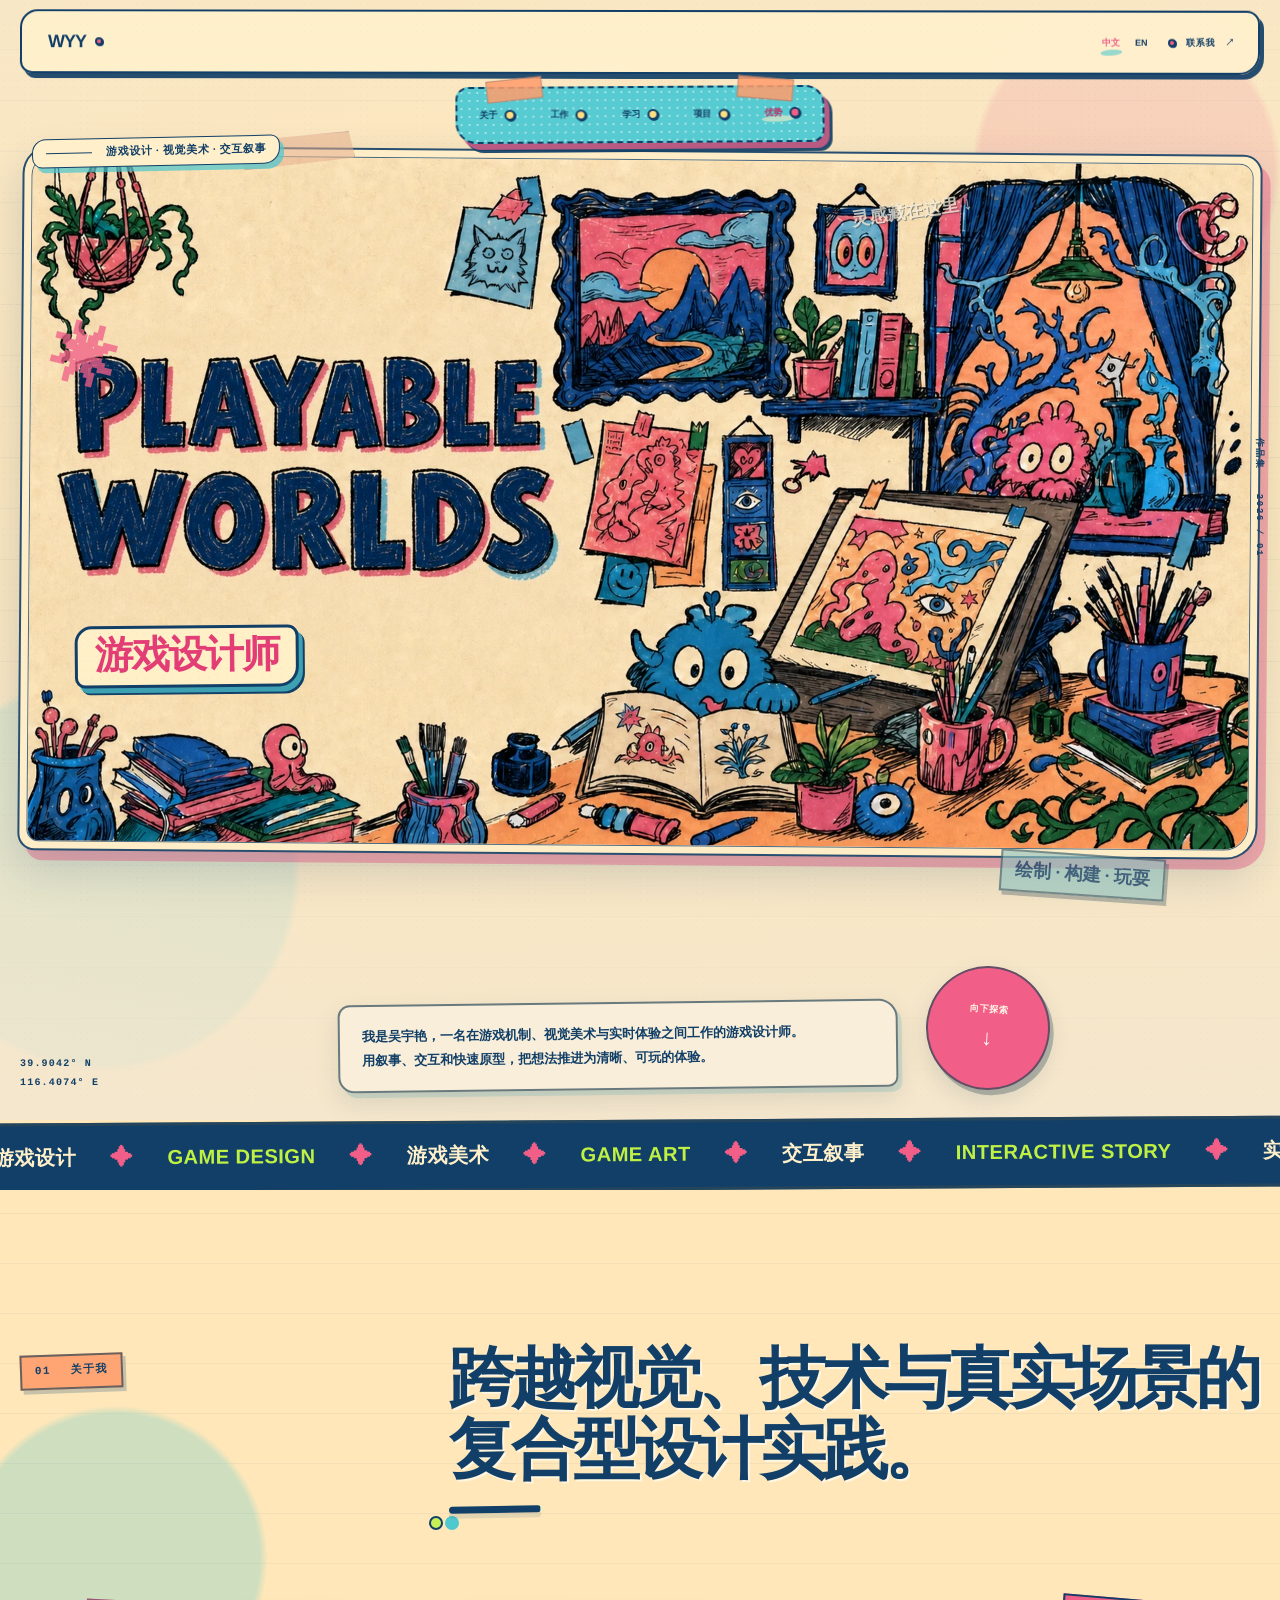
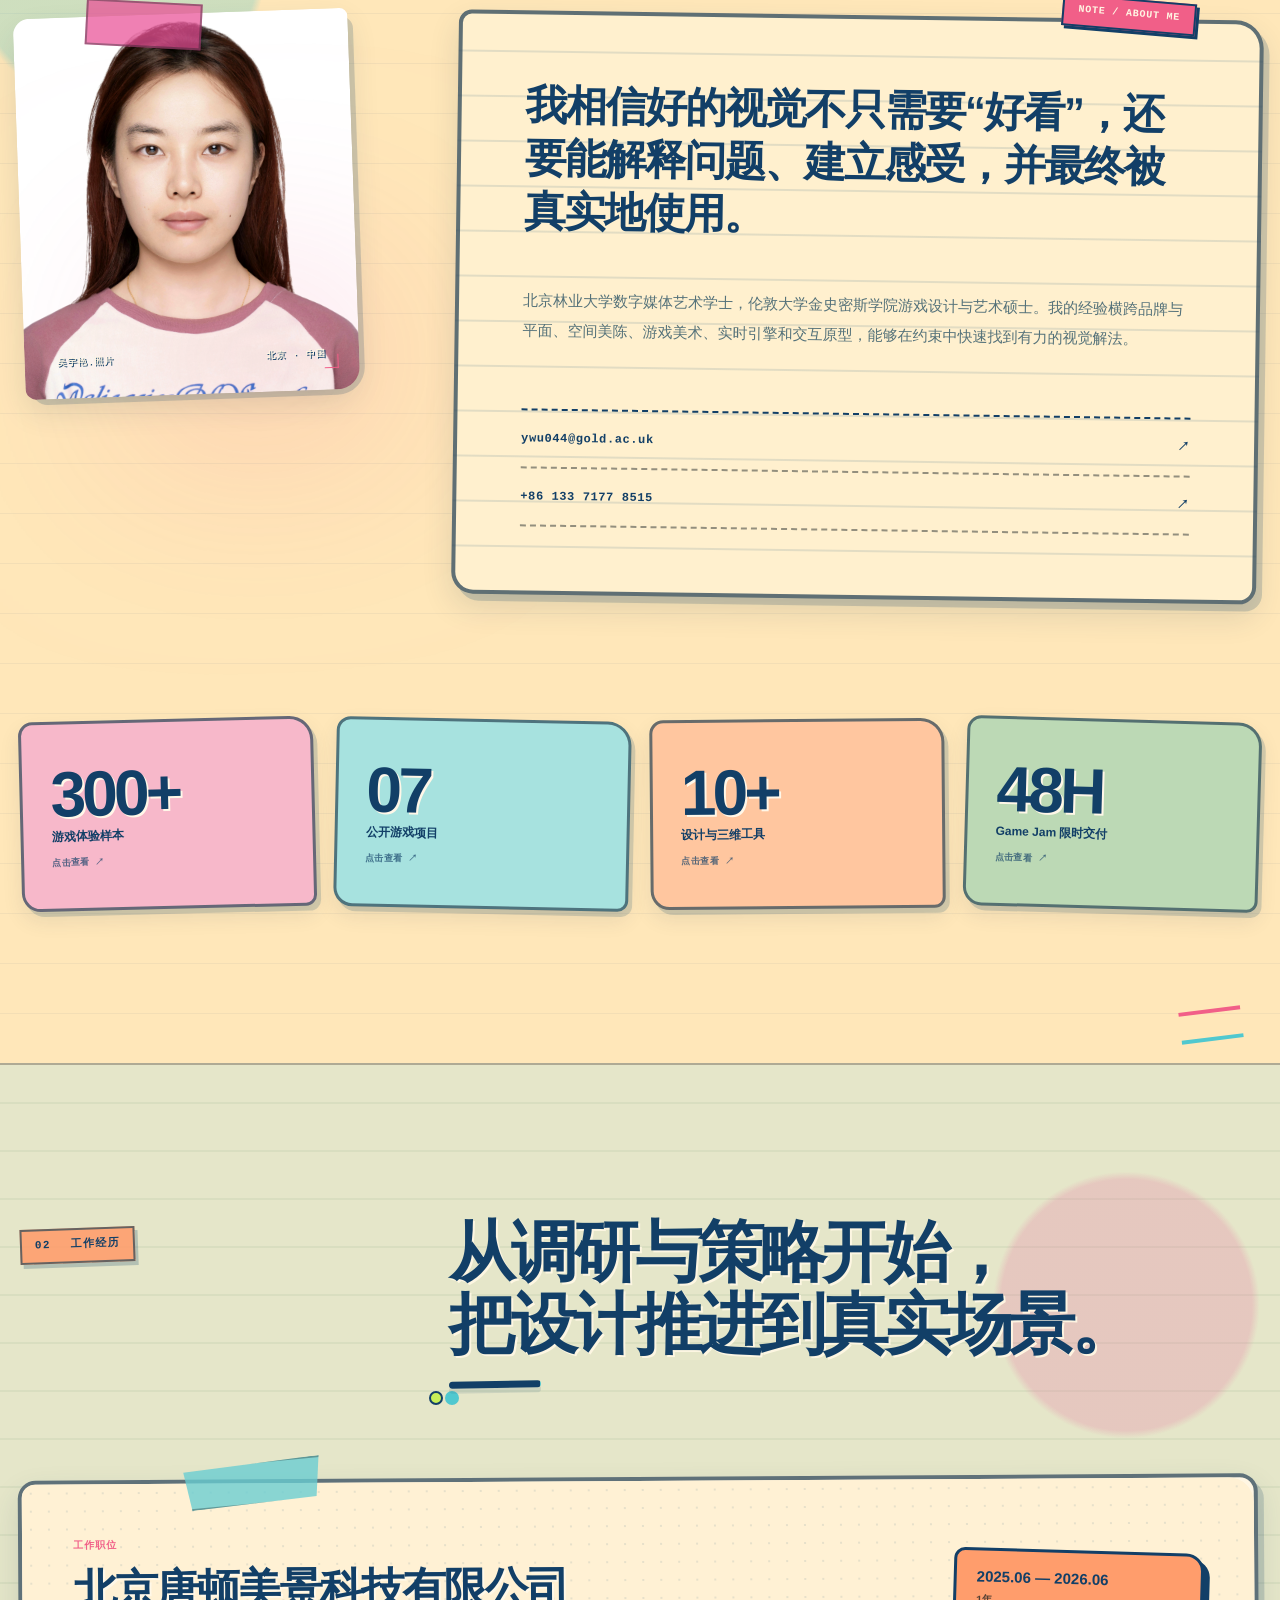
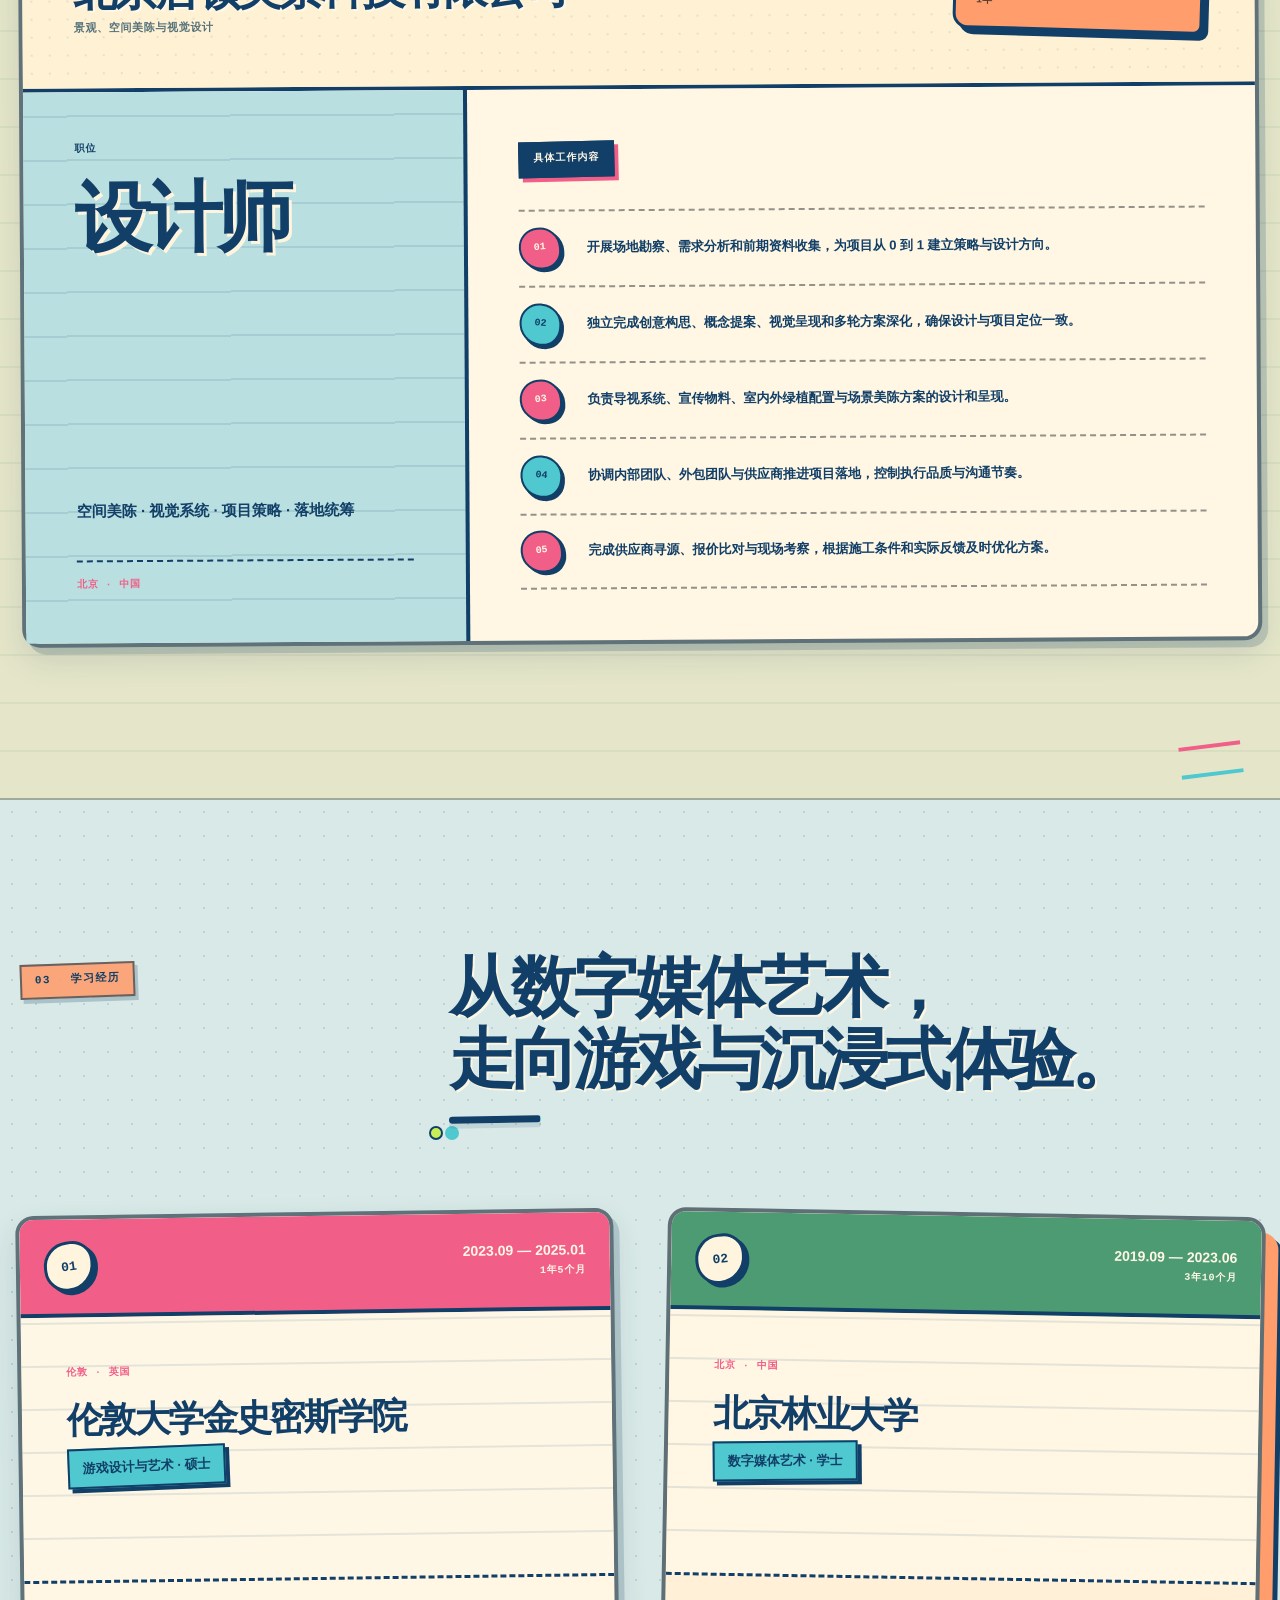
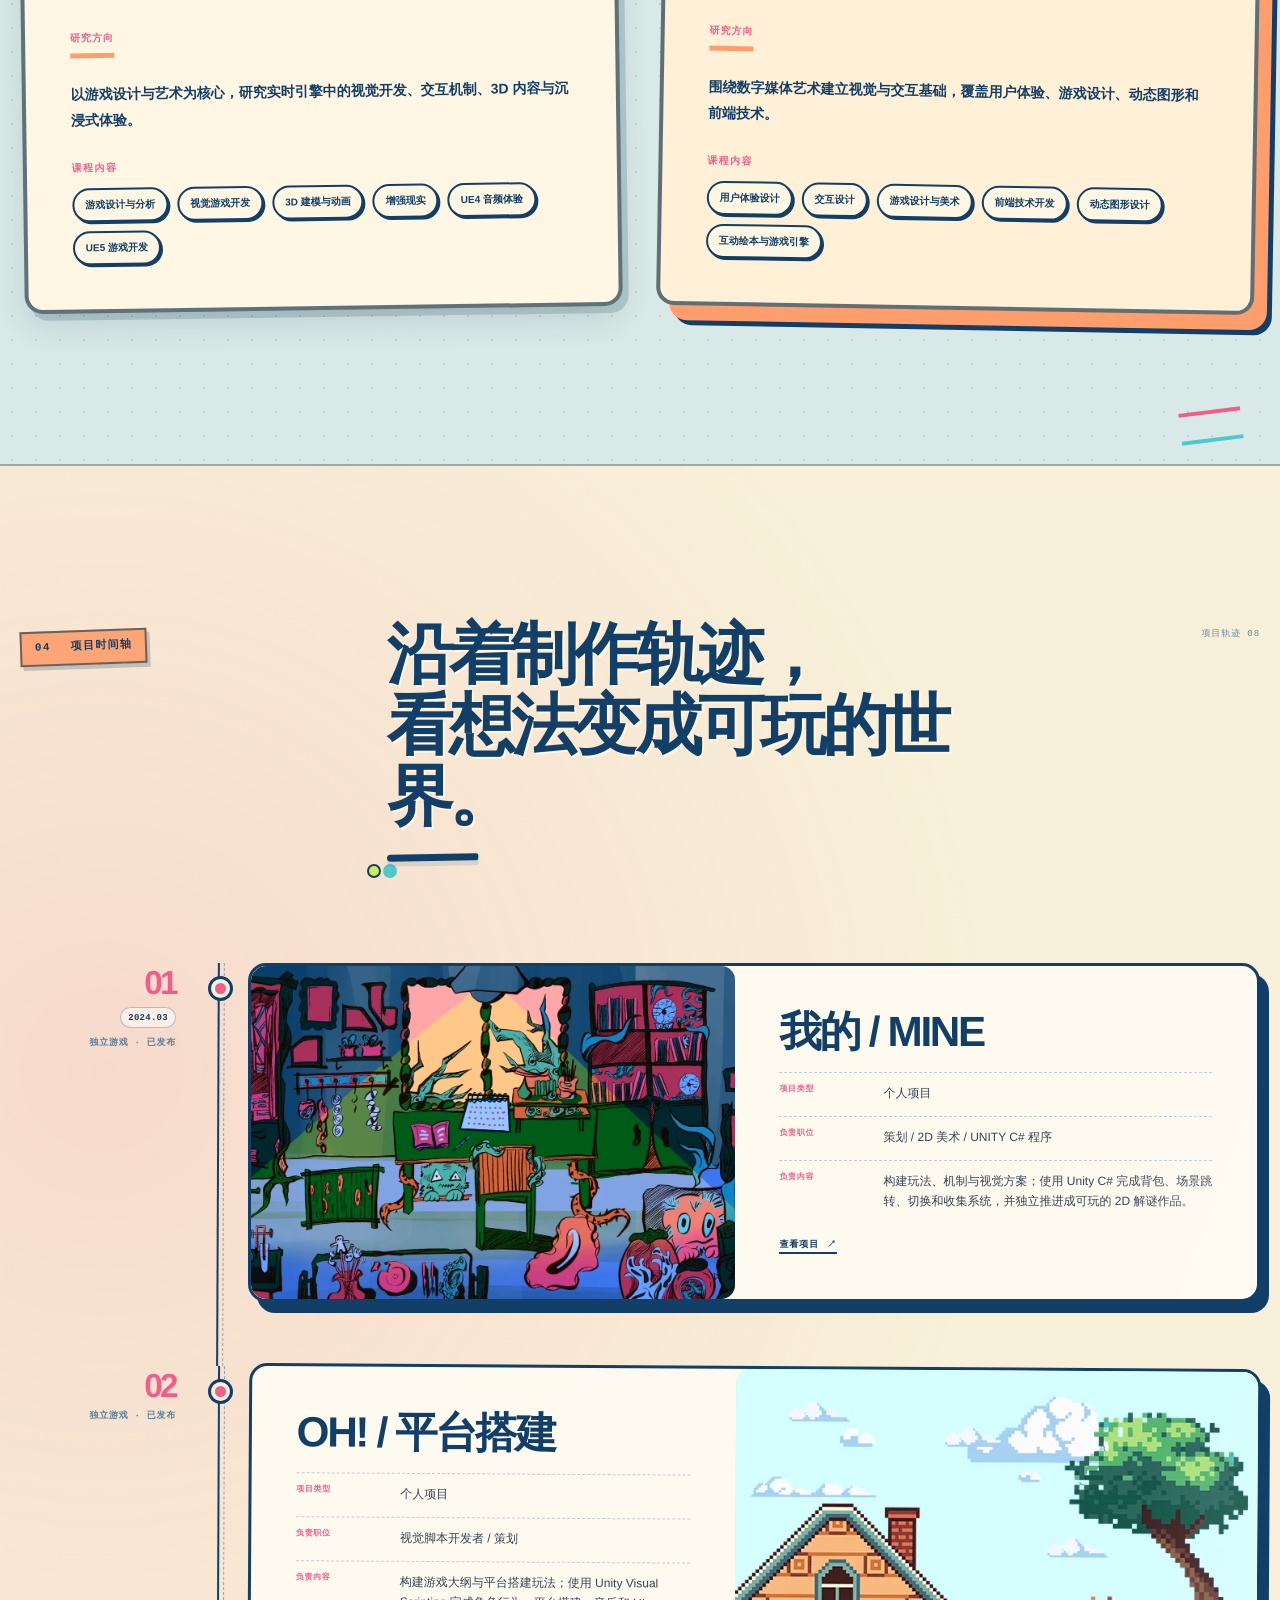
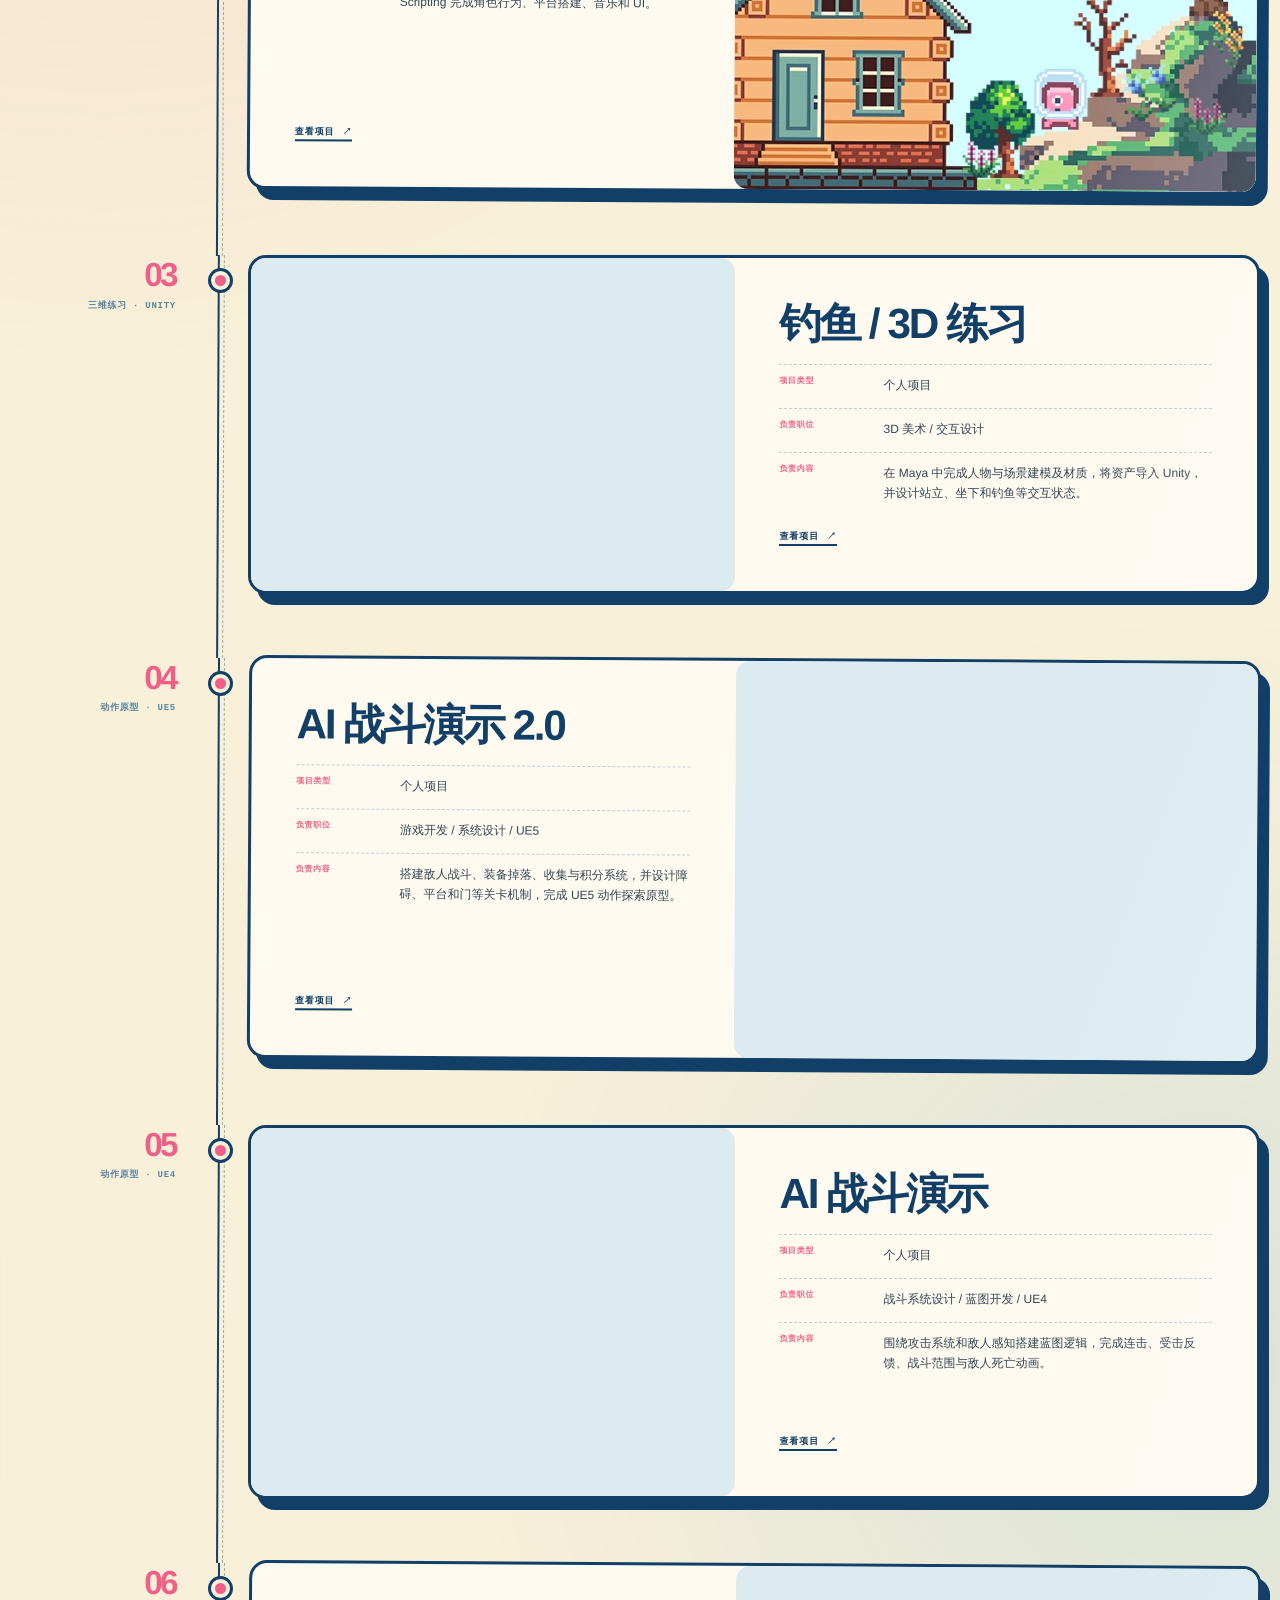
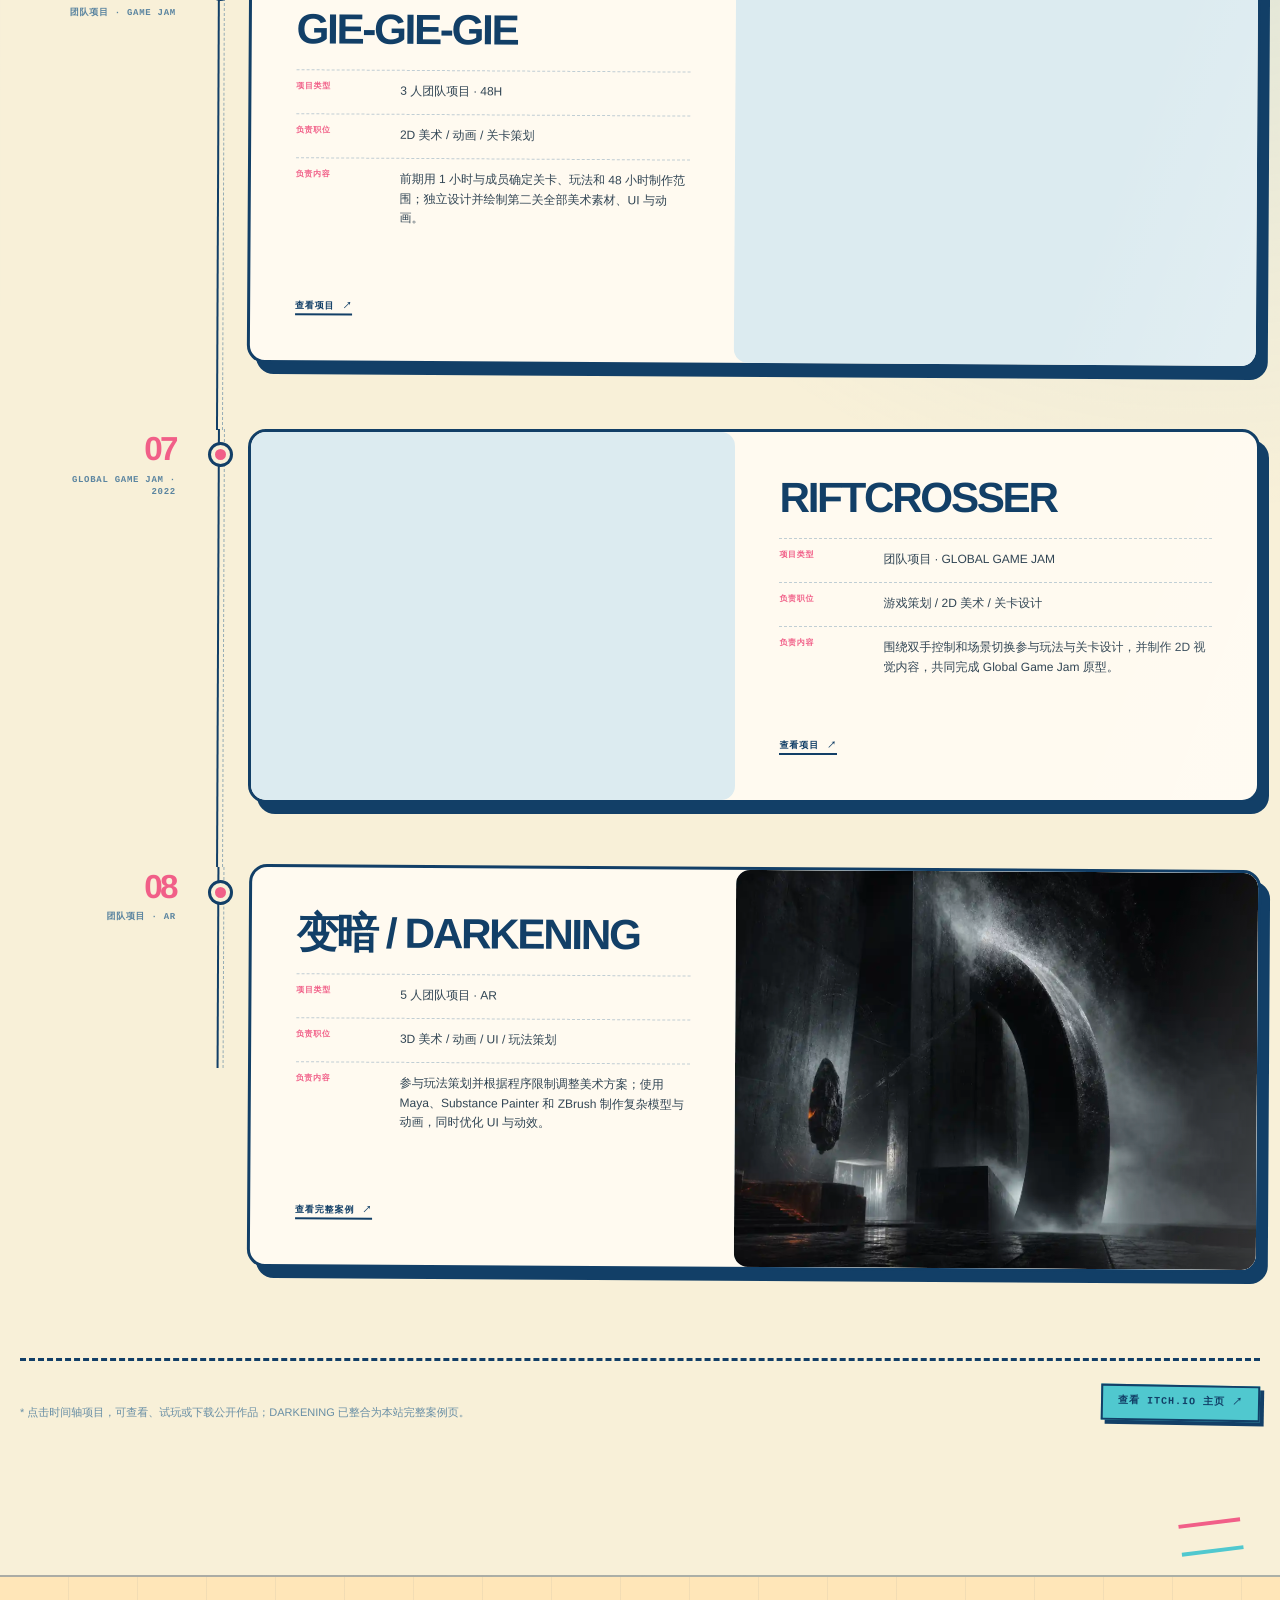
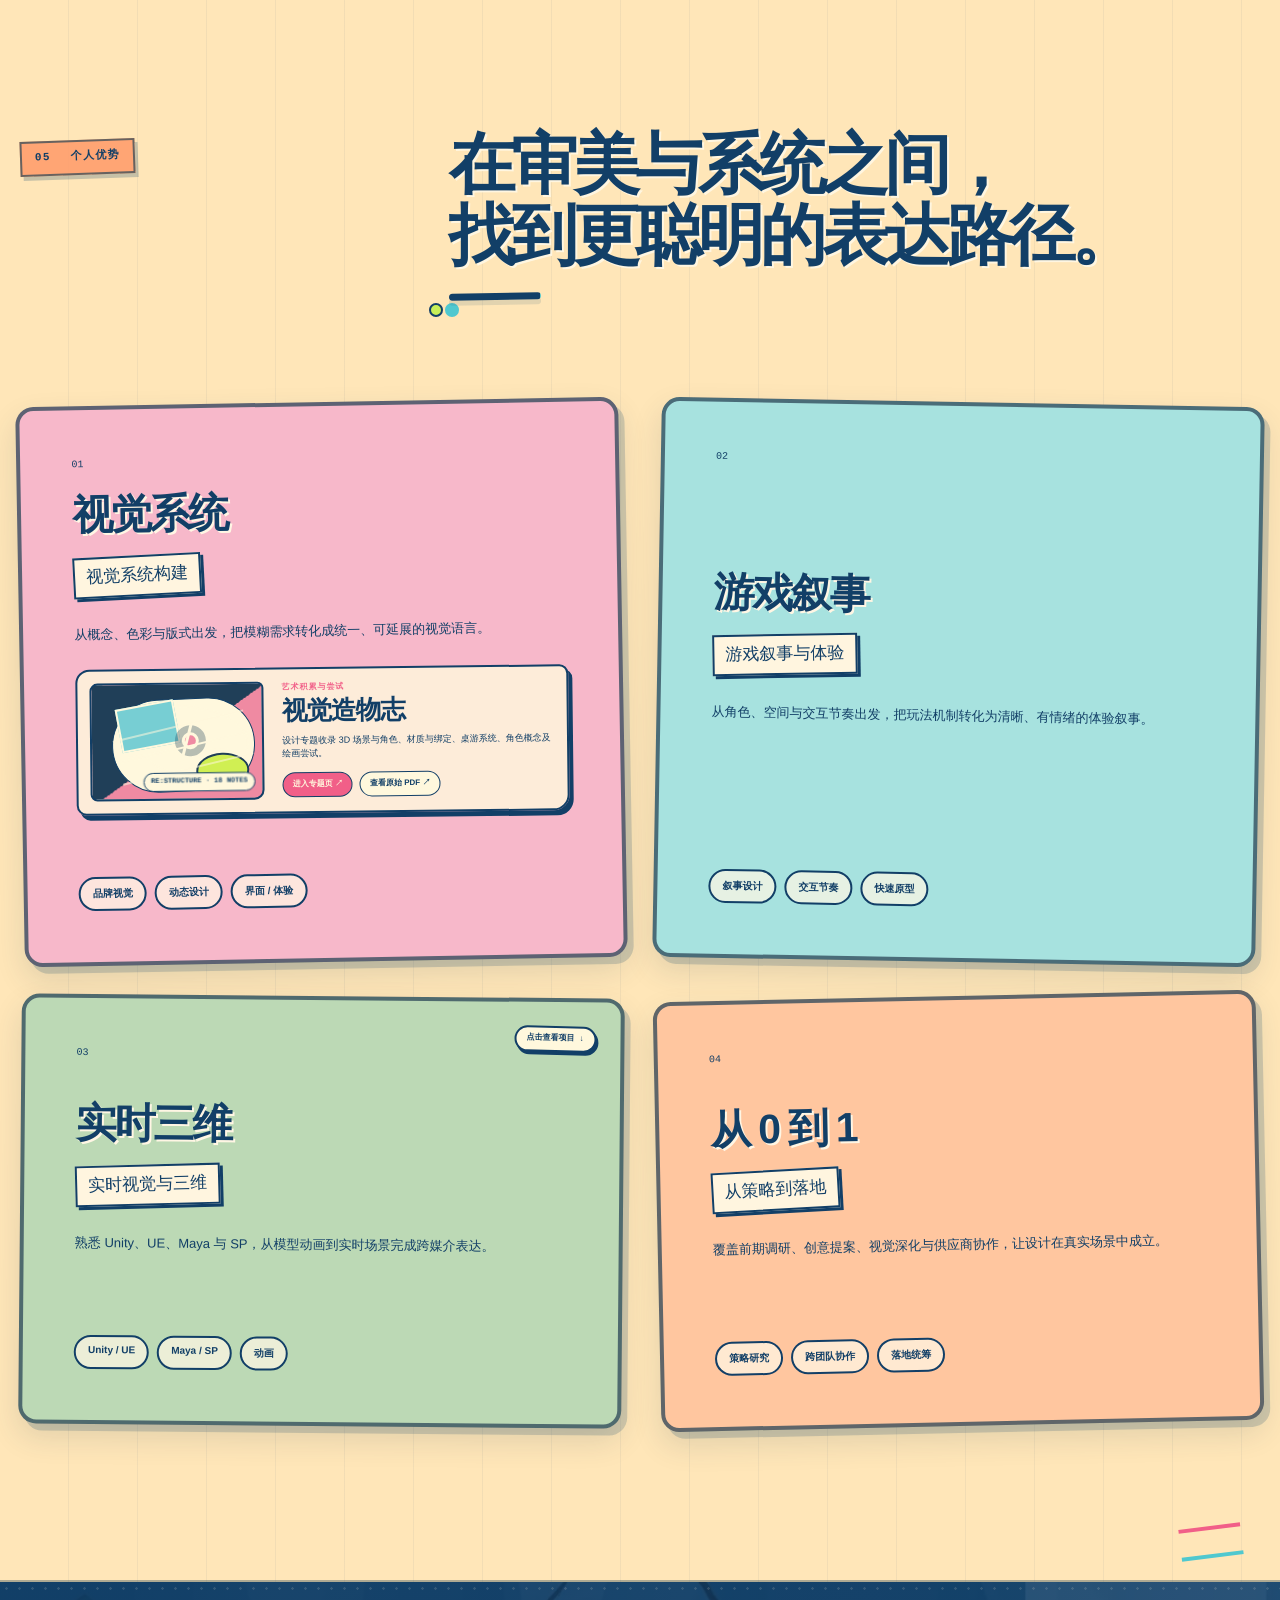
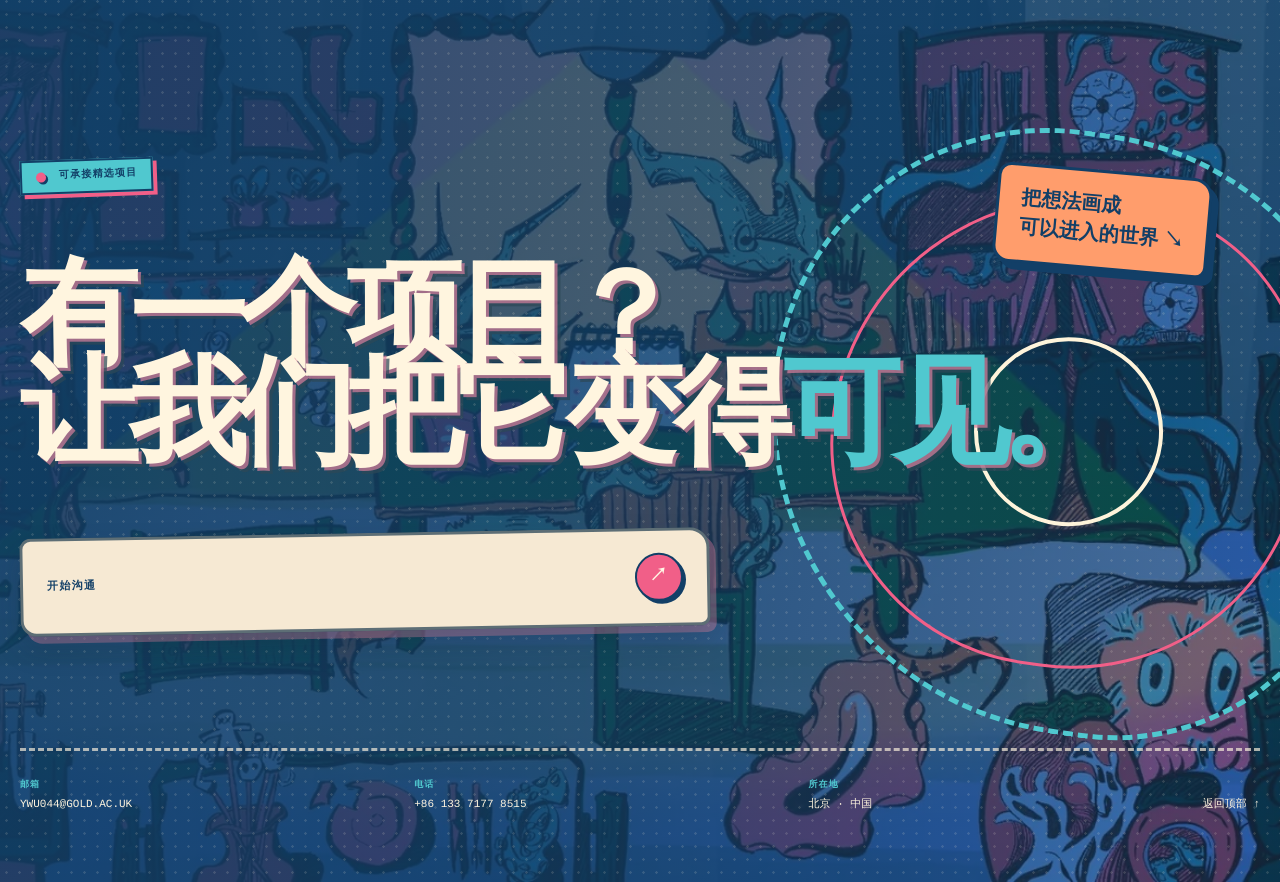
==== commit 37e28068: "Refine motion with coherent frames Unify text and image containers into continuous rounded frames, a" ====
--- a/index.html
+++ b/index.html
@@ -1035,7 +1035,7 @@
 </style>    <link rel="stylesheet" href="./light.css?v=26" />
     <link rel="stylesheet" href="./portfolio-entry-v2.css?v=2" />
     <link rel="stylesheet" href="./homepage-v3.css?v=1" />
-    <link rel="stylesheet" href="./interaction-v4.css?v=2" />
+  <link rel="stylesheet" href="./interaction-v4.css?v=3" />
     <script src="./i18n.js?v=27" defer></script>
     <script src="./interaction-v4.js?v=1" defer></script>
   </head>
--- a/interaction-v4.css
+++ b/interaction-v4.css
@@ -1,8 +1,192 @@
-/* Playful interaction layer: varied silhouettes, tactile hover and pointer tilt. */
-.project-timeline-item{--tilt-x:0deg;--tilt-y:0deg;--card-turn:-.28deg}.project-timeline-item:nth-child(even){--card-turn:.35deg}.project-timeline-item .project-timeline-card{transform:perspective(1100px) rotateX(var(--tilt-x)) rotateY(var(--tilt-y)) rotate(var(--card-turn));transform-style:preserve-3d}.project-timeline-item:hover .project-timeline-card,.project-timeline-item:focus-visible .project-timeline-card{transform:perspective(1100px) translate(-3px,-5px) rotateX(var(--tilt-x)) rotateY(var(--tilt-y)) rotate(0);box-shadow:14px 16px 0 var(--mine-pink),20px 22px 0 rgba(53,94,121,.16)}.project-timeline-item:hover .project-timeline-node span,.project-timeline-item:focus-visible .project-timeline-node span{animation:timeline-pop .7s ease both}.project-timeline-image::after{content:"PLAY ↗";position:absolute;right:15px;bottom:15px;padding:8px 10px;border:2px solid var(--ink);color:var(--ink);background:var(--mine-lime,#c8ef58);box-shadow:3px 4px 0 var(--ink);font:900 8px/1 "Courier New",monospace;opacity:0;transform:translateY(12px) rotate(3deg);transition:.25s ease}.project-timeline-image{position:relative}.project-timeline-item:hover .project-timeline-image::after,.project-timeline-item:focus-visible .project-timeline-image::after{opacity:1;transform:translateY(0) rotate(-2deg)}
-.strength-card{--float-x:0px;--float-y:0px;transition:transform .25s ease,box-shadow .25s ease,filter .25s ease}.strength-card:nth-child(1){border-radius:4px 42px 7px 26px}.strength-card:nth-child(2){border-radius:50px 6px 34px 5px}.strength-card:nth-child(3){border-radius:5px 8px 54px 28px}.strength-card:nth-child(4){border-radius:32px 4px 5px 46px}.strength-card:hover,.strength-card:focus-visible{transform:translate(var(--float-x),calc(var(--float-y) - 7px)) rotate(var(--fun-rotate,0deg));filter:saturate(1.08)}.strength-card:nth-child(odd){--fun-rotate:-.45deg}.strength-card:nth-child(even){--fun-rotate:.45deg}.strength-card::before{content:"";position:absolute;z-index:2;width:62px;height:17px;top:-9px;left:17%;border:1px solid rgba(45,72,88,.2);background:rgba(255,239,174,.72);transform:rotate(-5deg);pointer-events:none}.strength-card:nth-child(even)::before{left:auto;right:15%;background:rgba(143,195,192,.64);transform:rotate(6deg)}
-.experience-card{transition:transform .28s ease,box-shadow .28s ease}.experience-card:hover{transform:translateY(-5px) rotate(-.18deg);box-shadow:10px 12px 0 var(--mine-pink),16px 18px 0 rgba(53,94,121,.13)}.education-card:nth-child(even):hover{transform:translateY(-5px) rotate(.22deg)}.work-responsibilities li,.education-research li{transition:transform .18s ease,background .18s ease}.work-responsibilities li:hover{transform:translateX(8px);background:rgba(143,195,192,.18)}.education-research li:hover{transform:translateY(-3px) rotate(-1deg);background:var(--mine-pink)}
-.nav-links a:hover .nav-index,.nav-links a:focus-visible .nav-index{animation:index-flip .55s ease}.strength-portfolio-actions a:hover,.project-source-row a:hover,.contact-pill:hover,.scroll-cue:hover{animation:tactile-bump .42s ease}.section-head h2{position:relative}.section-head h2::before{content:"";position:absolute;left:-20px;bottom:-17px;width:10px;height:10px;border:2px solid var(--mine-blue);background:var(--mine-lime,#c8ef58);box-shadow:16px 0 0 var(--mine-cyan);transition:transform .32s ease,box-shadow .32s ease}.section-head h2::after{content:"";display:block;width:92px;height:7px;margin:20px 0 0 0;border:2px solid var(--mine-blue);border-radius:0;background:linear-gradient(90deg,var(--mine-blue) 0 33%,var(--mine-cyan) 33% 66%,var(--mine-lime,#c8ef58) 66%);background-size:300% 100%;box-shadow:5px 5px 0 rgba(53,94,121,.14);transform:none;transition:width .32s ease,background-position .42s ease}.section-block:hover .section-head h2::before{transform:translateX(28px) scale(1.25);box-shadow:22px 0 0 var(--mine-cyan)}.section-block:hover .section-head h2::after{width:min(220px,48%);background-position:100% 0;transform:none}
-@keyframes timeline-pop{0%{transform:scale(1)}45%{transform:scale(1.65) rotate(20deg);background:var(--mine-lime,#c8ef58)}100%{transform:scale(1)}}@keyframes index-flip{50%{transform:rotate(180deg) scale(1.35)}}@keyframes tactile-bump{40%{transform:translateY(-4px) rotate(-1deg)}70%{transform:translateY(1px) rotate(.5deg)}}
-@media(max-width:760px){.project-timeline-item .project-timeline-card{transform:rotate(var(--card-turn))}.strength-card:hover,.strength-card:focus-visible{transform:none}.strength-card::before{width:46px}.section-head h2::before{left:0}.section-head h2::after{width:74px}.project-timeline-image::after{opacity:1;transform:none}}
-@media(prefers-reduced-motion:reduce){.project-timeline-item .project-timeline-card,.strength-card,.experience-card,.work-responsibilities li,.education-research li{transition:none!important}.project-timeline-item:hover .project-timeline-node span,.nav-links a:hover .nav-index,.strength-portfolio-actions a:hover,.project-source-row a:hover,.contact-pill:hover,.scroll-cue:hover{animation:none!important}}
+/* Playful interaction layer with coherent frames and continuous micro-motion. */
+.project-timeline-item {
+  --tilt-x: 0deg;
+  --tilt-y: 0deg;
+}
+.project-timeline-item .project-timeline-card {
+  position: relative;
+  overflow: hidden;
+  border-radius: 18px;
+  transform: perspective(1100px) rotateX(var(--tilt-x)) rotateY(var(--tilt-y));
+  transform-style: preserve-3d;
+  transition: transform .32s ease, box-shadow .32s ease;
+}
+.project-timeline-item .project-timeline-card::before {
+  content: "";
+  position: absolute;
+  z-index: 3;
+  inset: 0;
+  pointer-events: none;
+  background: linear-gradient(110deg, transparent 38%, rgba(255,255,255,.24) 50%, transparent 62%);
+  background-size: 230% 100%;
+  animation: card-sheen 8s ease-in-out infinite;
+}
+.project-timeline-item:nth-child(even) .project-timeline-card::before { animation-delay: -4s; }
+.project-timeline-item:hover .project-timeline-card,
+.project-timeline-item:focus-visible .project-timeline-card {
+  transform: perspective(1100px) translateY(-6px) rotateX(var(--tilt-x)) rotateY(var(--tilt-y));
+  box-shadow: 0 14px 0 rgba(234, 163, 177, .62), 0 21px 0 rgba(53, 94, 121, .12);
+}
+.project-timeline-item:hover .project-timeline-node span,
+.project-timeline-item:focus-visible .project-timeline-node span { animation: timeline-pop .7s ease both; }
+.project-timeline-image { position: relative; overflow: hidden; border-radius: 14px; }
+.project-timeline-image::after {
+  content: "PLAY ↗";
+  position: absolute;
+  right: 15px;
+  bottom: 15px;
+  padding: 8px 10px;
+  border: 2px solid var(--ink);
+  border-radius: 999px;
+  color: var(--ink);
+  background: var(--mine-lime, #c8ef58);
+  box-shadow: 0 4px 0 var(--ink);
+  font: 900 8px/1 "Courier New", monospace;
+  opacity: 0;
+  transform: translateY(12px);
+  transition: .25s ease;
+}
+.project-timeline-item:hover .project-timeline-image::after,
+.project-timeline-item:focus-visible .project-timeline-image::after { opacity: 1; transform: translateY(0); }
+
+.strength-card,
+.strength-card:nth-child(n) {
+  --float-x: 0px;
+  --float-y: 0px;
+  position: relative;
+  overflow: hidden;
+  border-radius: 18px;
+  transition: transform .25s ease, box-shadow .25s ease, filter .25s ease;
+}
+.strength-card:hover,
+.strength-card:focus-visible,
+.strength-card:nth-child(n):hover,
+.strength-card:nth-child(n):focus-visible {
+  transform: translate(var(--float-x), calc(var(--float-y) - 7px));
+  filter: saturate(1.08);
+  box-shadow: 0 12px 0 rgba(143, 195, 192, .34);
+}
+.strength-card::before {
+  content: "";
+  position: absolute;
+  z-index: 2;
+  left: -34%;
+  top: 0;
+  width: 34%;
+  height: 6px;
+  border-radius: 999px;
+  background: linear-gradient(90deg, var(--mine-pink), var(--mine-cyan), var(--mine-lime, #c8ef58));
+  animation: strength-runner 6.6s ease-in-out infinite;
+  pointer-events: none;
+}
+.strength-card:nth-child(2n)::before { animation-delay: -3.3s; }
+
+.experience-card {
+  border-radius: 18px;
+  transition: transform .28s ease, box-shadow .28s ease;
+}
+.experience-card:hover {
+  transform: translateY(-5px);
+  box-shadow: 0 11px 0 rgba(234, 163, 177, .58), 0 17px 0 rgba(53, 94, 121, .1);
+}
+.work-responsibilities li,
+.education-research li { transition: transform .18s ease, background .18s ease; }
+.work-responsibilities li:hover { transform: translateX(8px); background: rgba(143, 195, 192, .18); }
+.education-research li:hover { transform: translateX(8px); background: var(--mine-pink); }
+
+.nav-links a:hover .nav-index,
+.nav-links a:focus-visible .nav-index { animation: index-flip .55s ease; }
+.strength-portfolio-actions a:hover,
+.project-source-row a:hover,
+.contact-pill:hover,
+.scroll-cue:hover { animation: tactile-bump .42s ease; }
+
+.section-head h2 { position: relative; }
+.section-head h2::before {
+  content: "";
+  position: absolute;
+  left: -20px;
+  bottom: -17px;
+  width: 10px;
+  height: 10px;
+  border: 2px solid var(--mine-blue);
+  border-radius: 50%;
+  background: var(--mine-lime, #c8ef58);
+  box-shadow: 16px 0 0 var(--mine-cyan);
+  animation: title-dots 3.8s ease-in-out infinite;
+}
+.section-head h2::after {
+  content: "";
+  display: block;
+  width: 92px;
+  height: 7px;
+  margin: 20px 0 0;
+  border-radius: 999px;
+  background: linear-gradient(90deg, var(--mine-blue) 0 33%, var(--mine-cyan) 33% 66%, var(--mine-lime, #c8ef58) 66%);
+  background-size: 300% 100%;
+  box-shadow: 0 5px 0 rgba(53, 94, 121, .14);
+  animation: title-scan 5s ease-in-out infinite;
+}
+
+@keyframes card-sheen {
+  0%, 36% { background-position: 180% 0; }
+  62%, 100% { background-position: -120% 0; }
+}
+@keyframes strength-runner {
+  0%, 12% { left: -34%; opacity: 0; }
+  24% { opacity: 1; }
+  72% { opacity: 1; }
+  86%, 100% { left: 100%; opacity: 0; }
+}
+@keyframes title-scan {
+  0%, 18%, 100% { width: 92px; background-position: 0 0; }
+  50%, 68% { width: min(220px, 48%); background-position: 100% 0; }
+}
+@keyframes title-dots {
+  0%, 100% { transform: translateX(0) scale(1); }
+  50% { transform: translateX(12px) scale(1.18); }
+}
+@keyframes timeline-pop {
+  0% { transform: scale(1); }
+  45% { transform: scale(1.55); background: var(--mine-lime, #c8ef58); }
+  100% { transform: scale(1); }
+}
+@keyframes index-flip { 50% { transform: rotate(180deg) scale(1.35); } }
+@keyframes tactile-bump {
+  40% { transform: translateY(-4px); }
+  70% { transform: translateY(1px); }
+}
+
+@media (max-width: 760px) {
+  .project-timeline-item .project-timeline-card,
+  .strength-card,
+  .strength-card:nth-child(n),
+  .experience-card { border-radius: 14px; }
+  .project-timeline-item .project-timeline-card { transform: none; }
+  .strength-card:hover,
+  .strength-card:focus-visible { transform: none; box-shadow: none; }
+  .section-head h2::before { left: 0; }
+  .section-head h2::after { width: 74px; }
+  .project-timeline-image::after { opacity: 1; transform: none; }
+}
+
+@media (prefers-reduced-motion: reduce) {
+  .project-timeline-item .project-timeline-card,
+  .project-timeline-item .project-timeline-card::before,
+  .strength-card,
+  .strength-card::before,
+  .experience-card,
+  .work-responsibilities li,
+  .education-research li,
+  .section-head h2::before,
+  .section-head h2::after {
+    transition: none !important;
+    animation: none !important;
+  }
+  .project-timeline-item:hover .project-timeline-node span,
+  .nav-links a:hover .nav-index,
+  .strength-portfolio-actions a:hover,
+  .project-source-row a:hover,
+  .contact-pill:hover,
+  .scroll-cue:hover { animation: none !important; }
+}
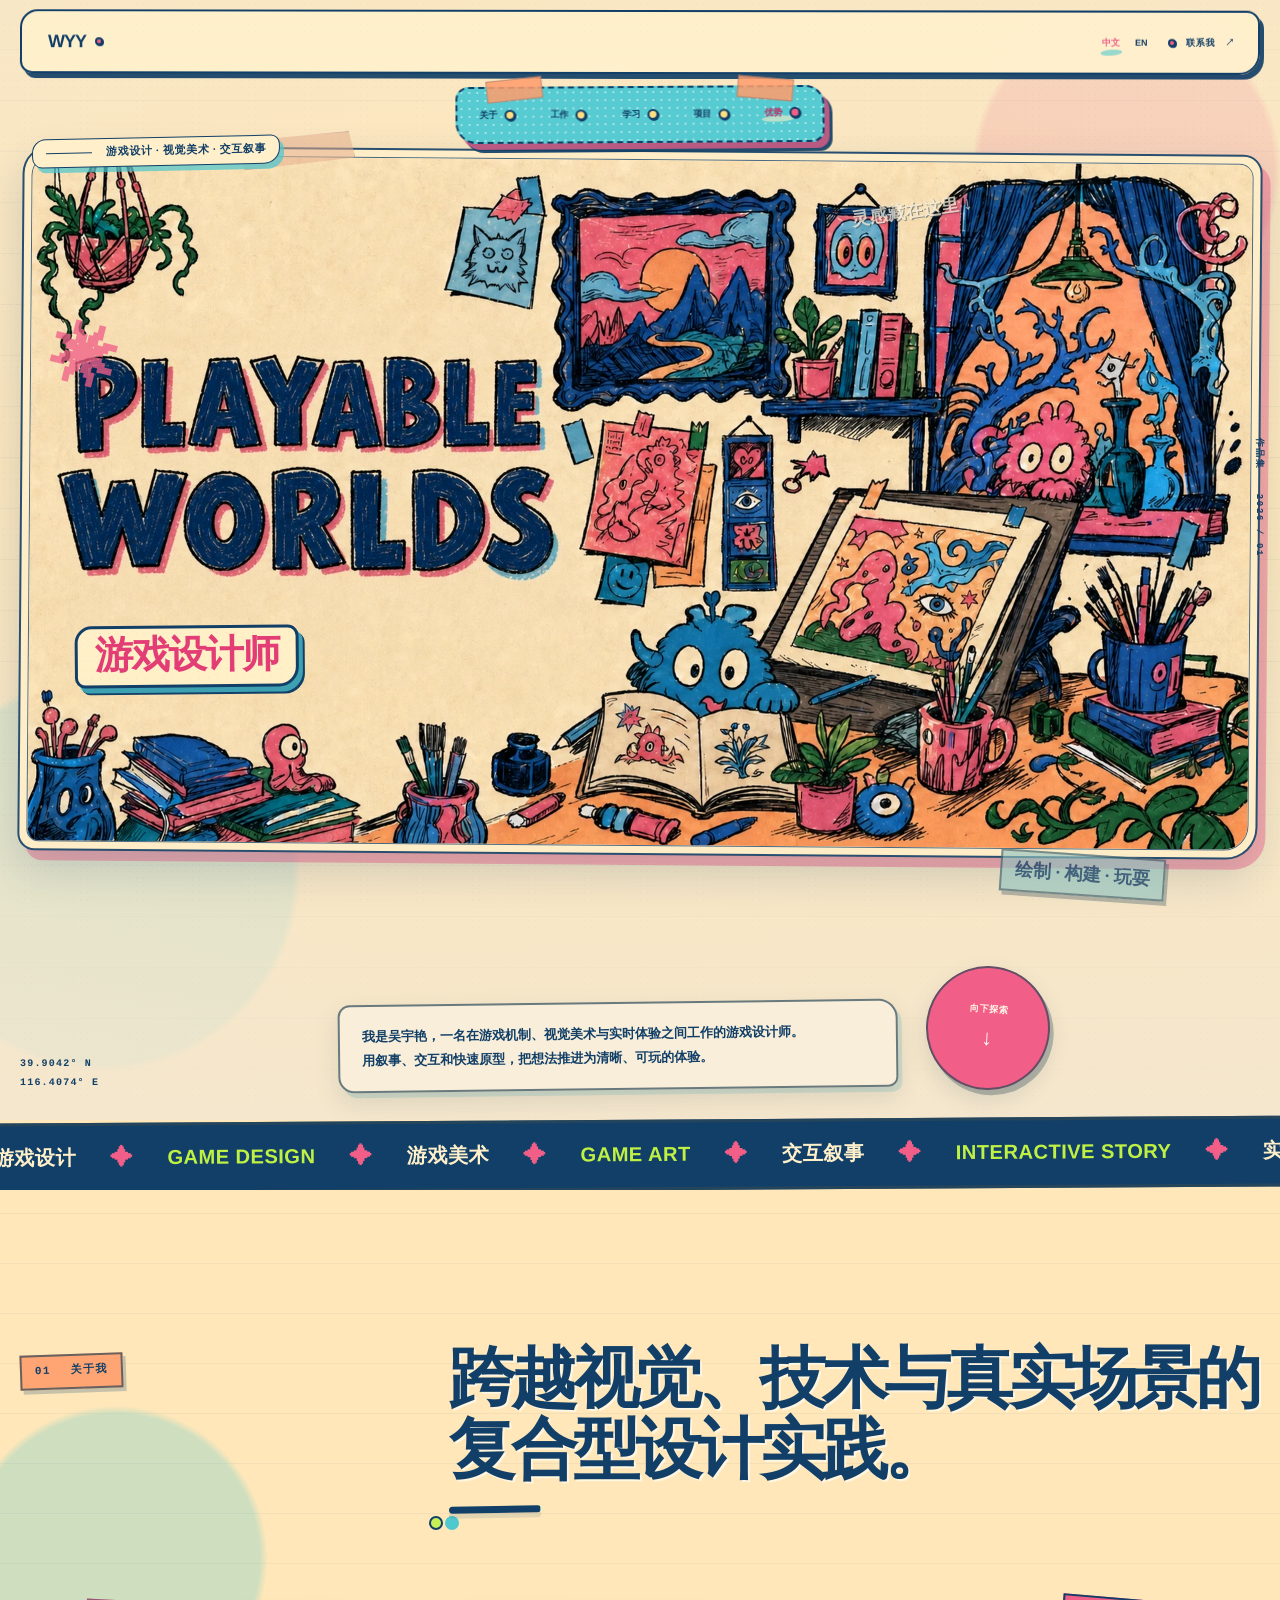
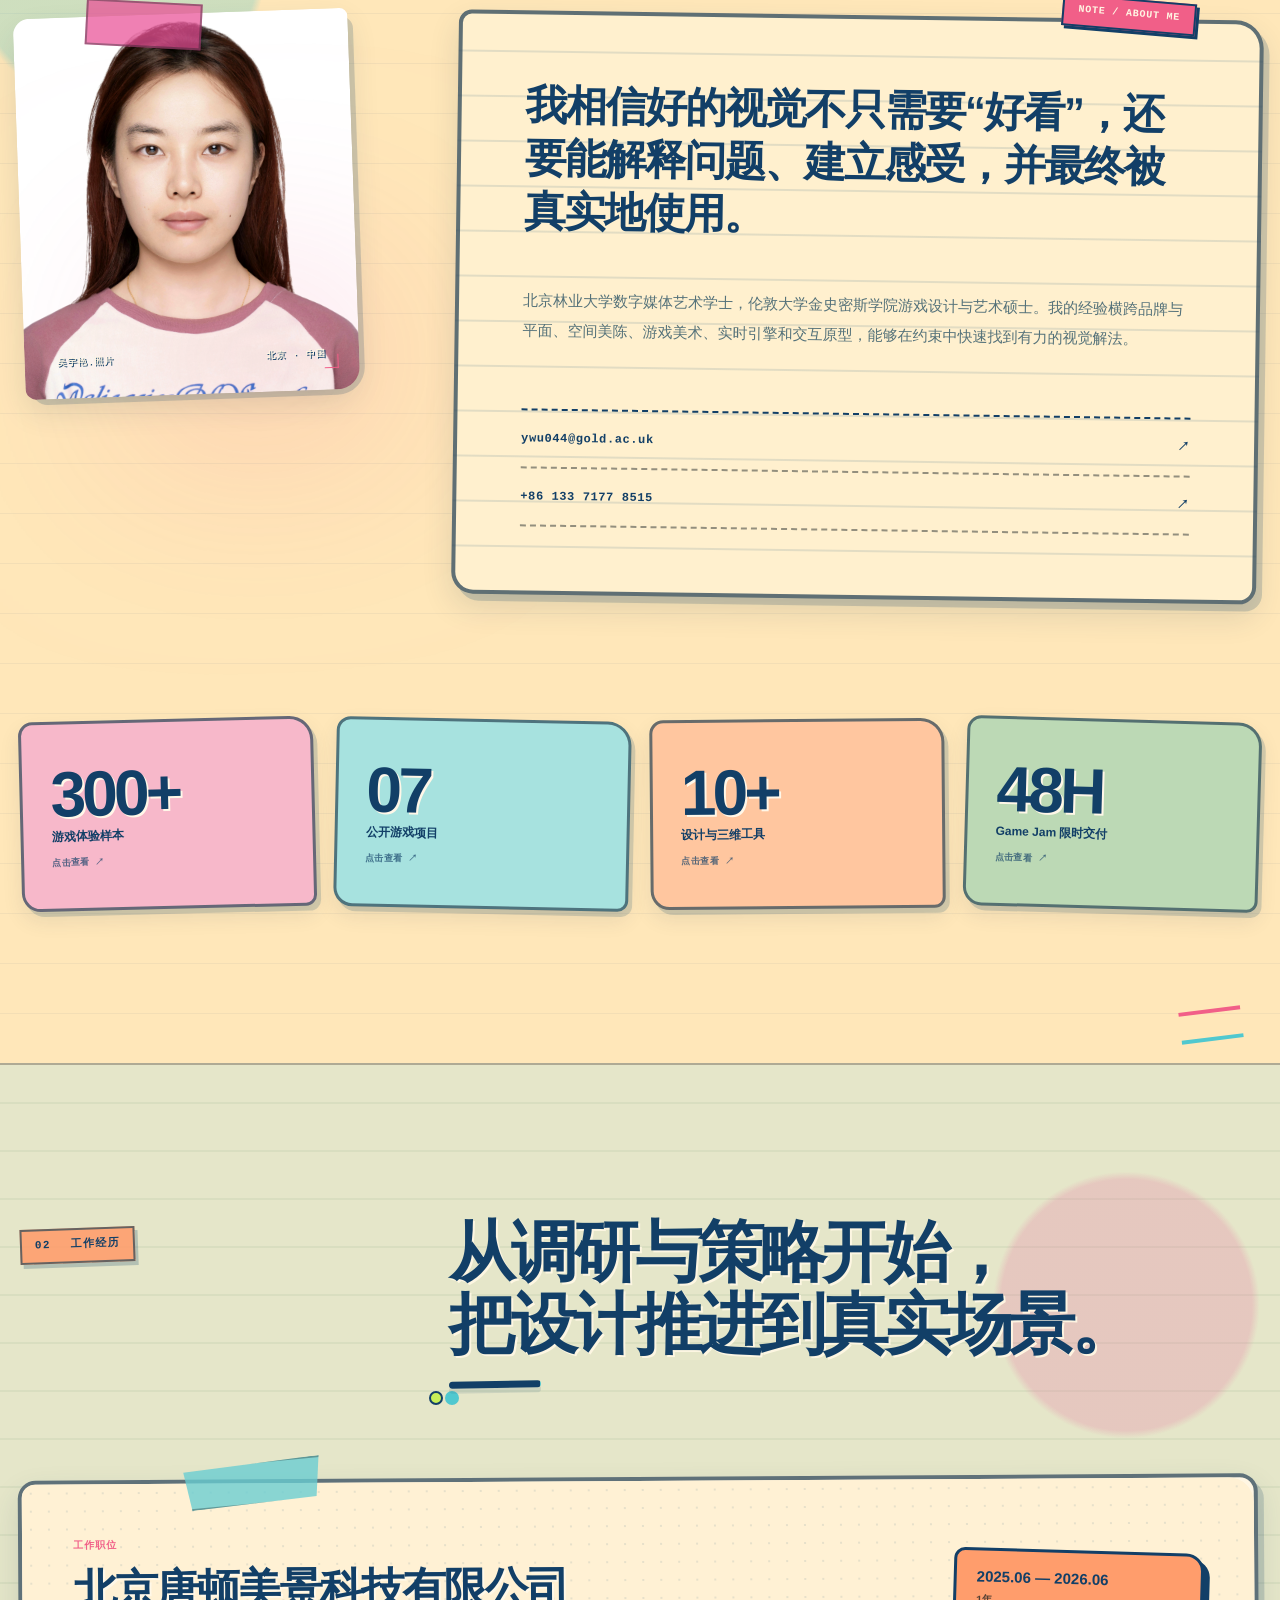
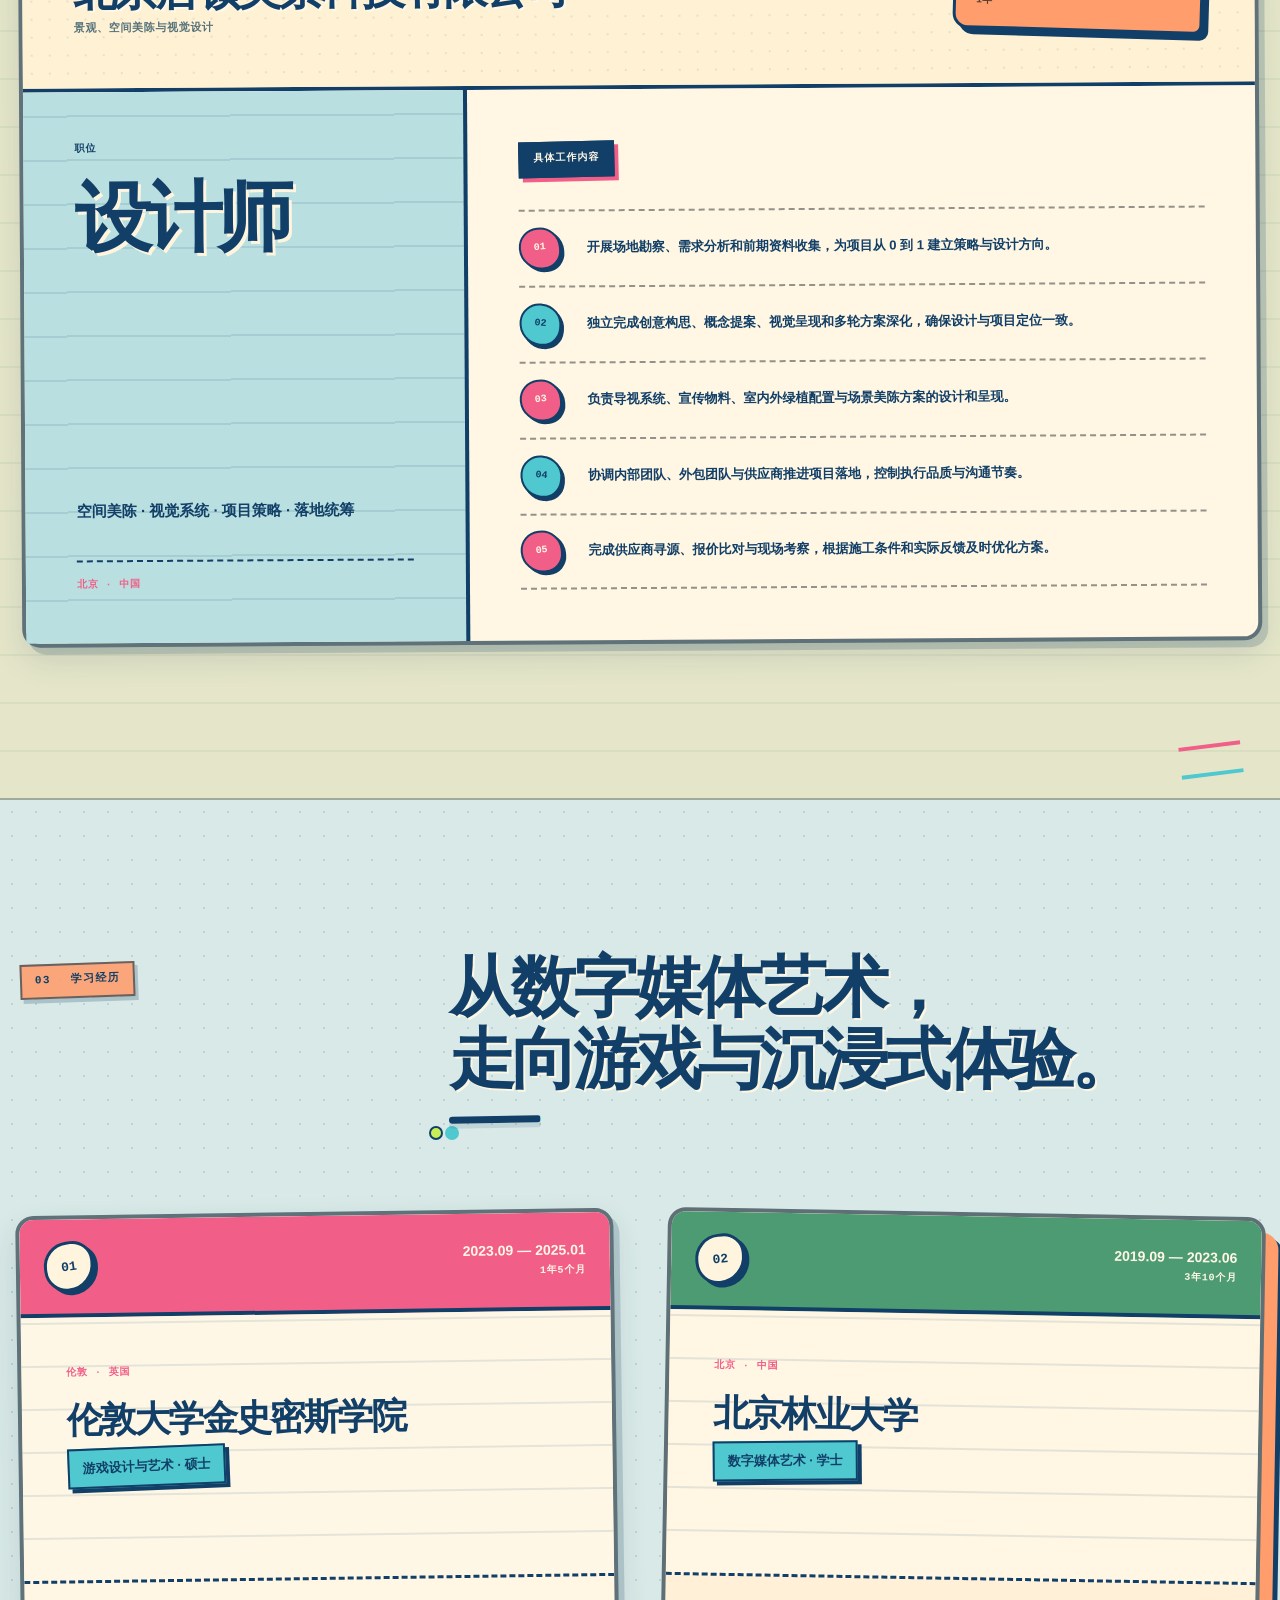
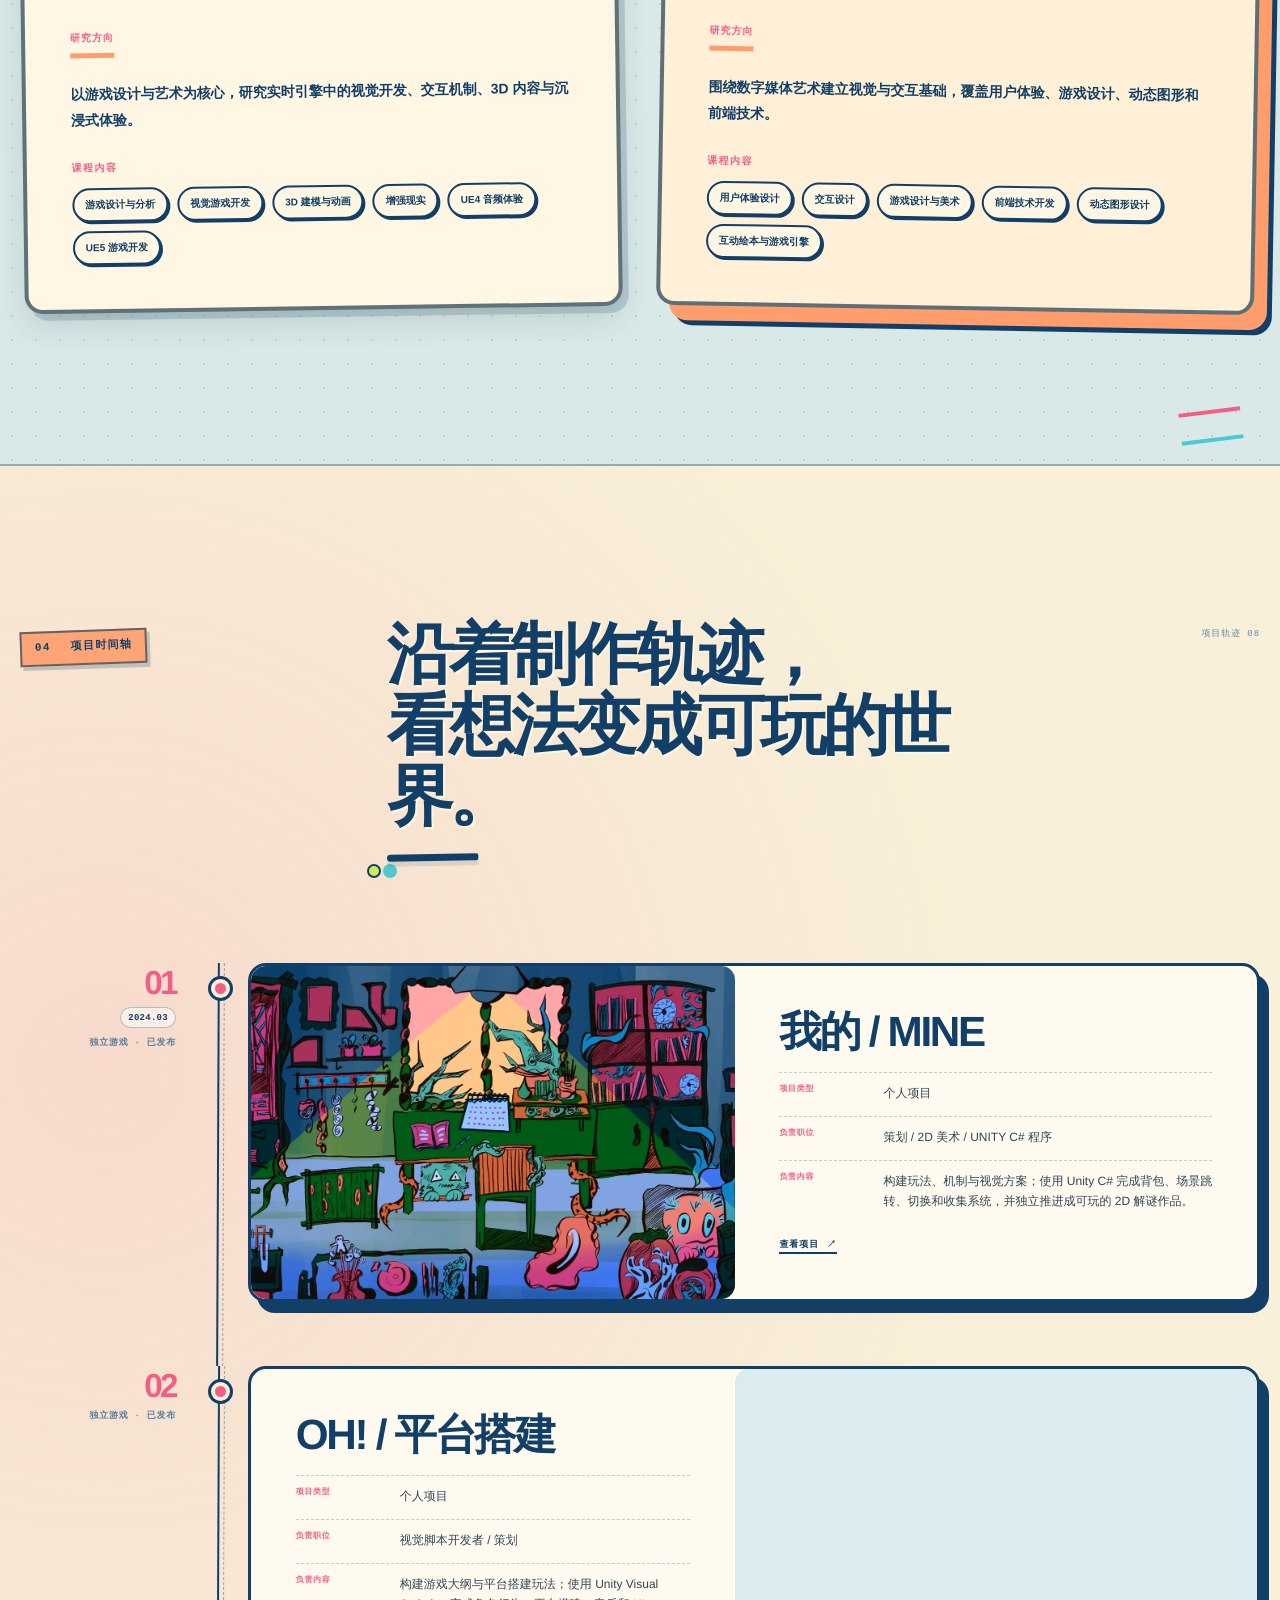
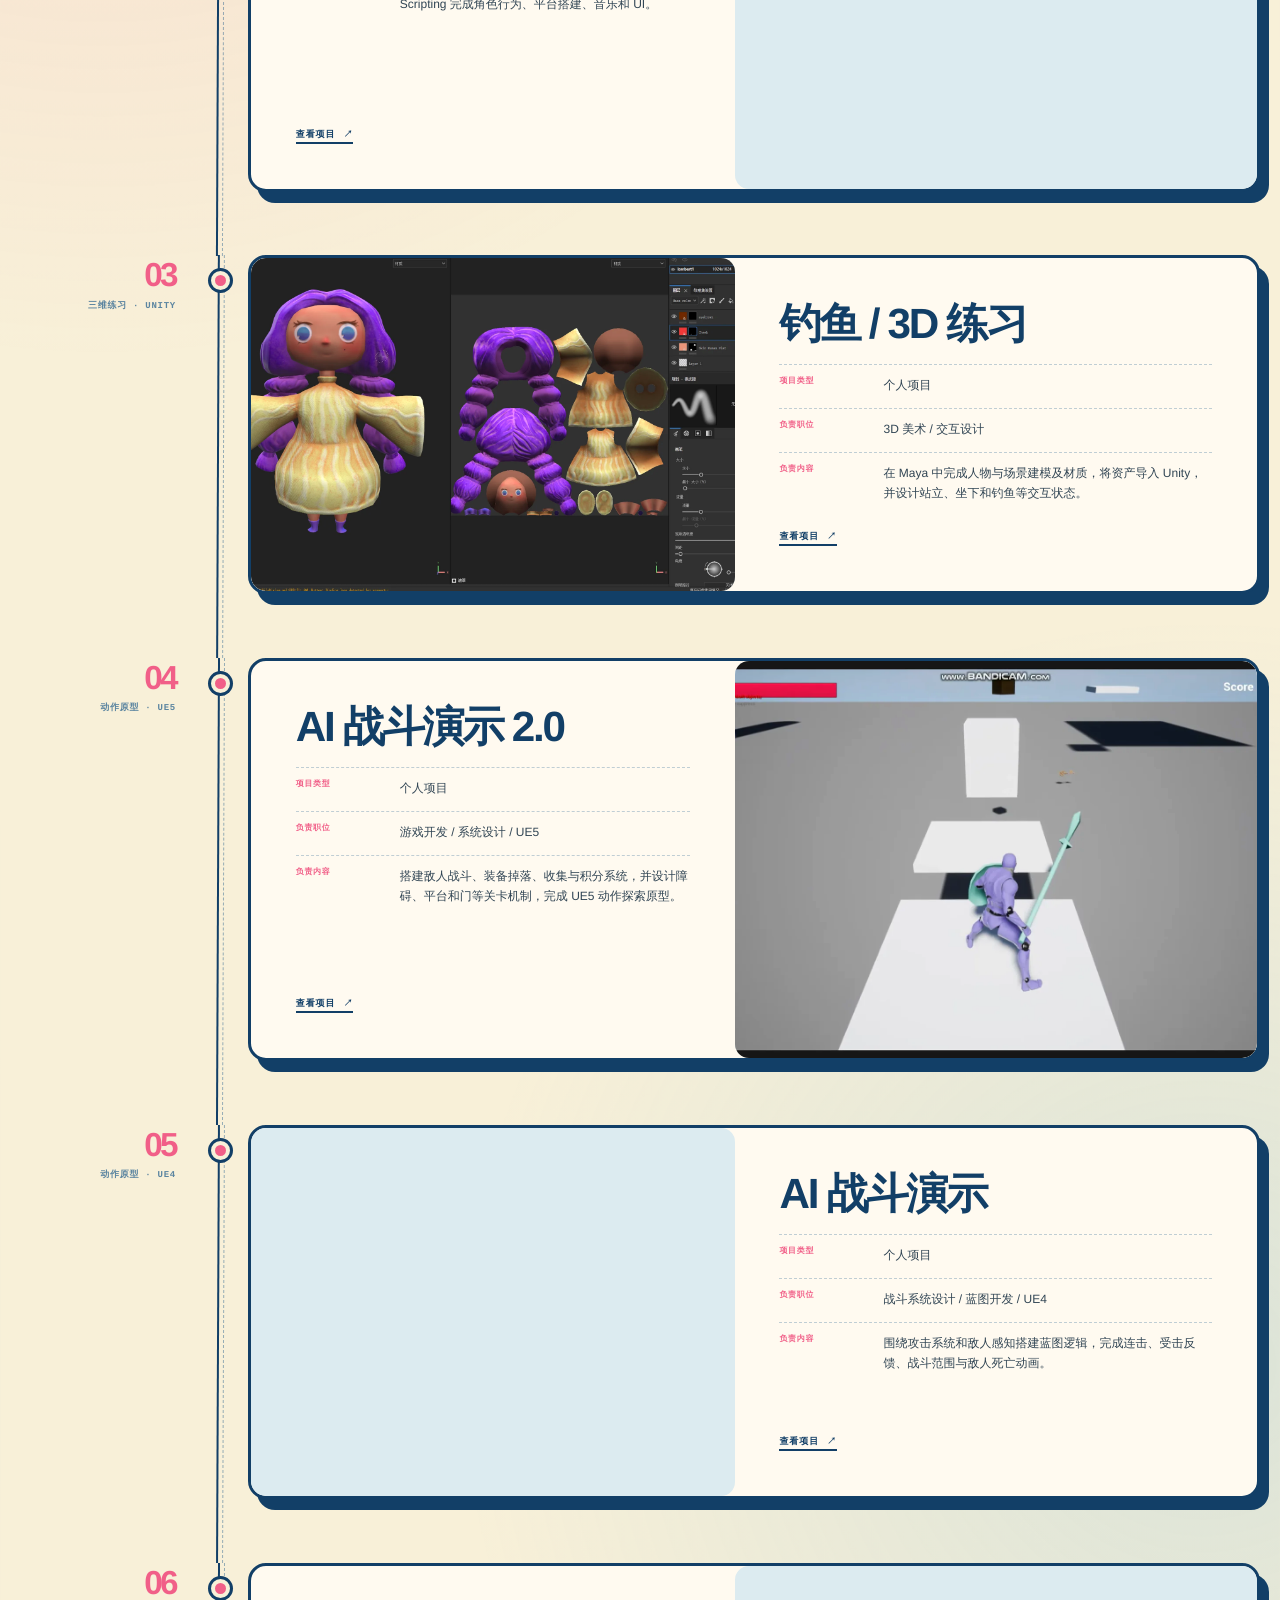
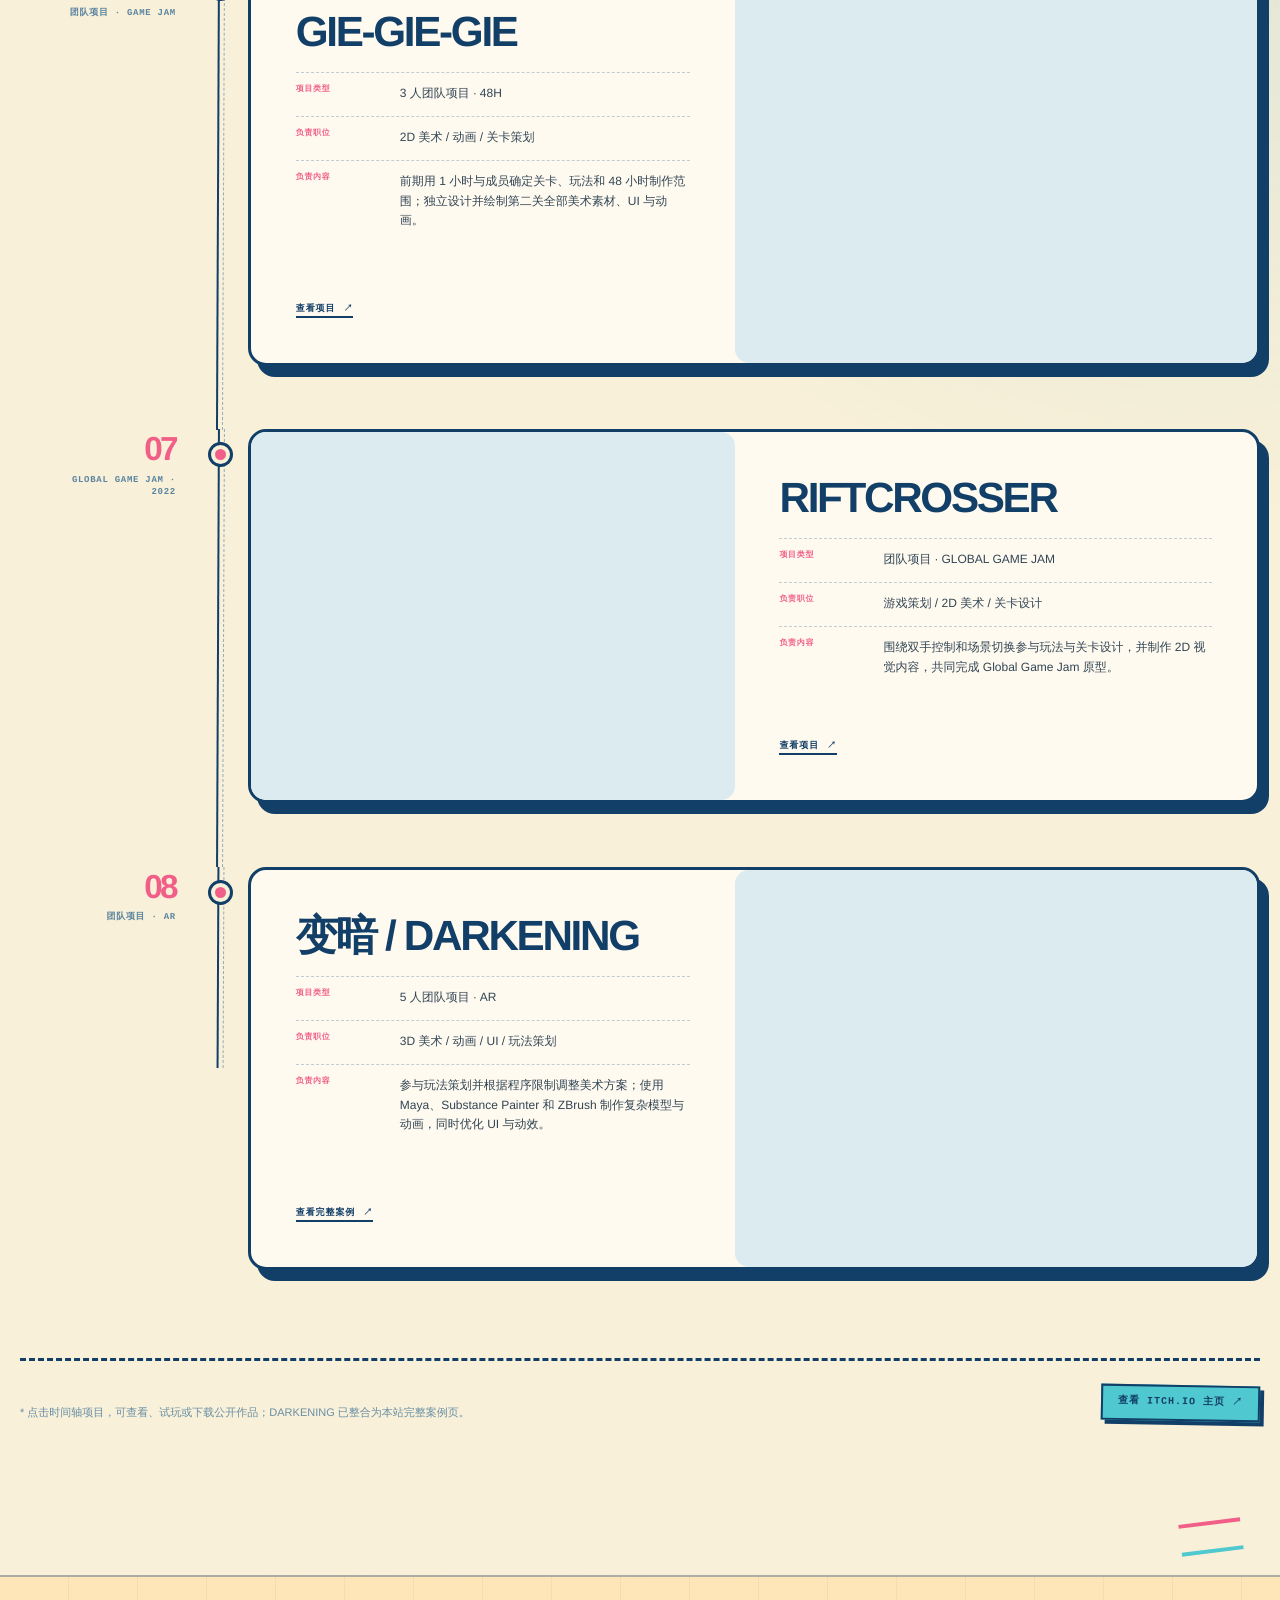
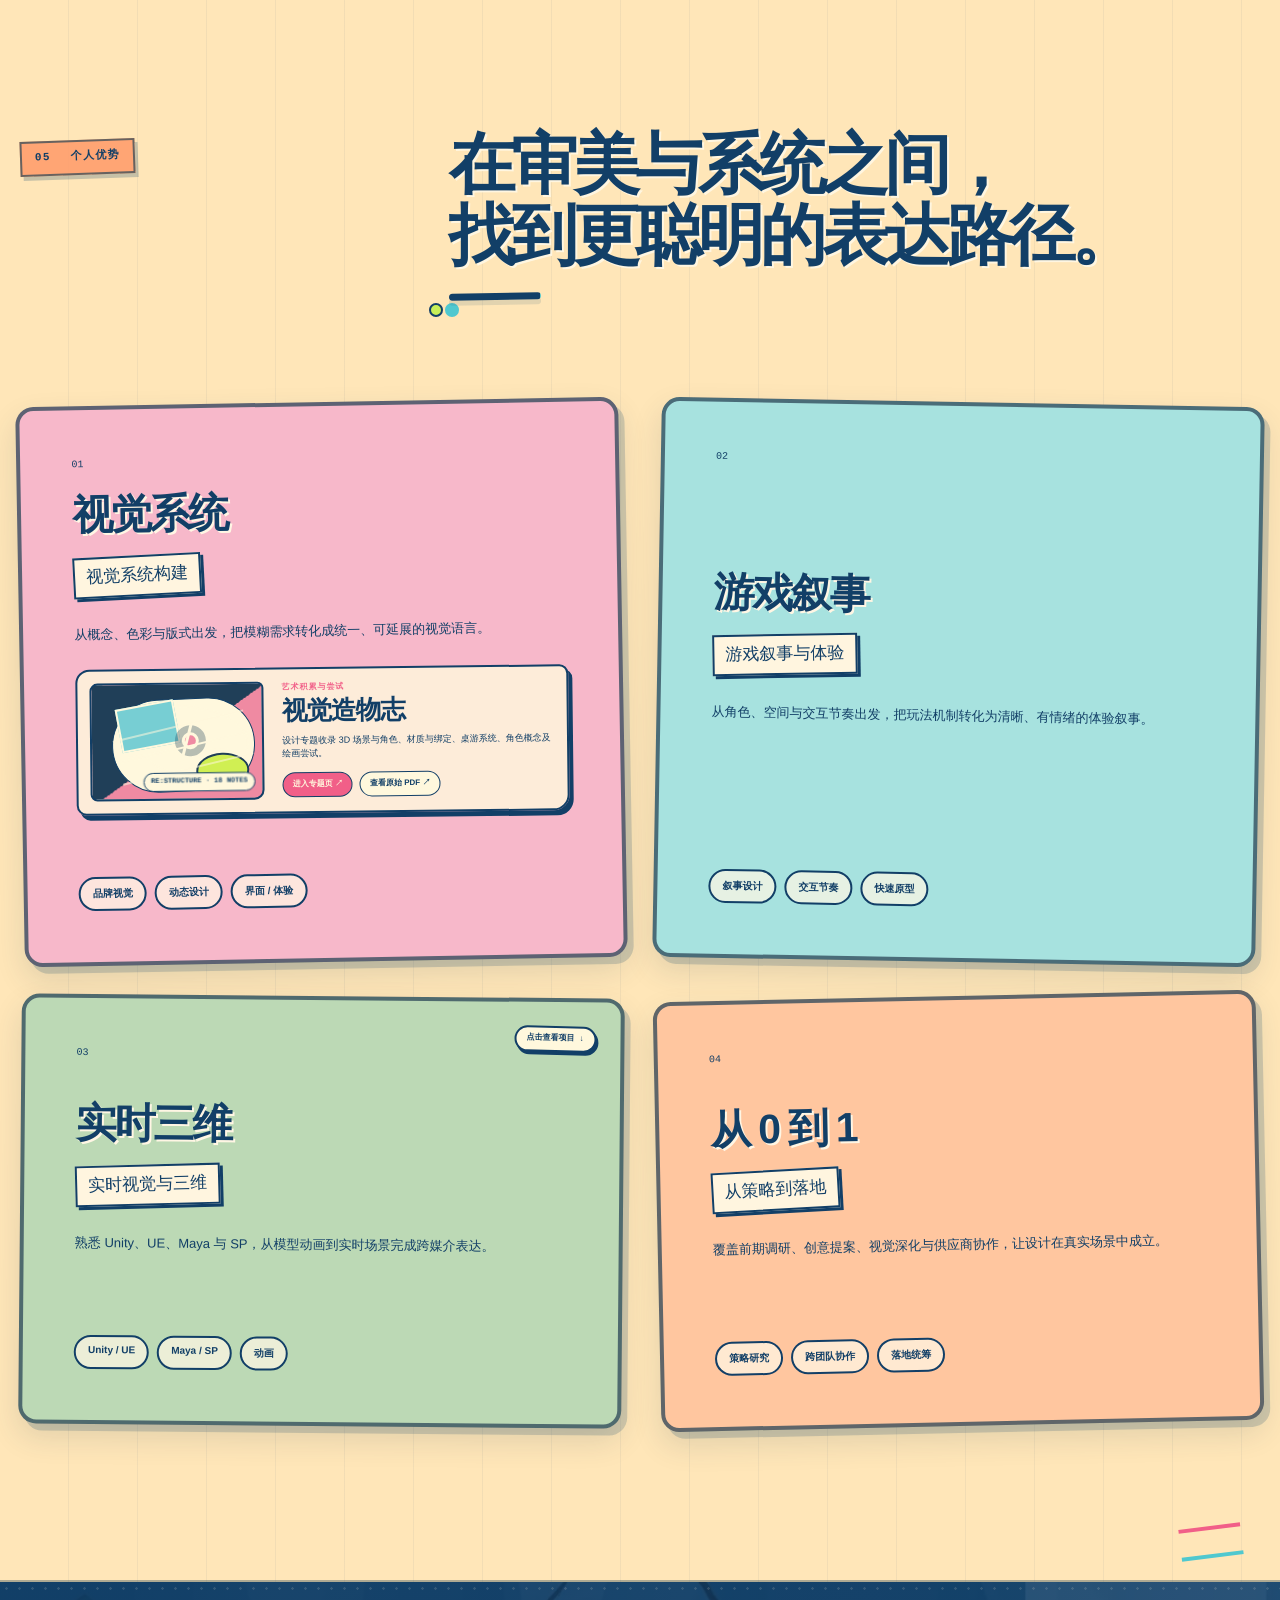
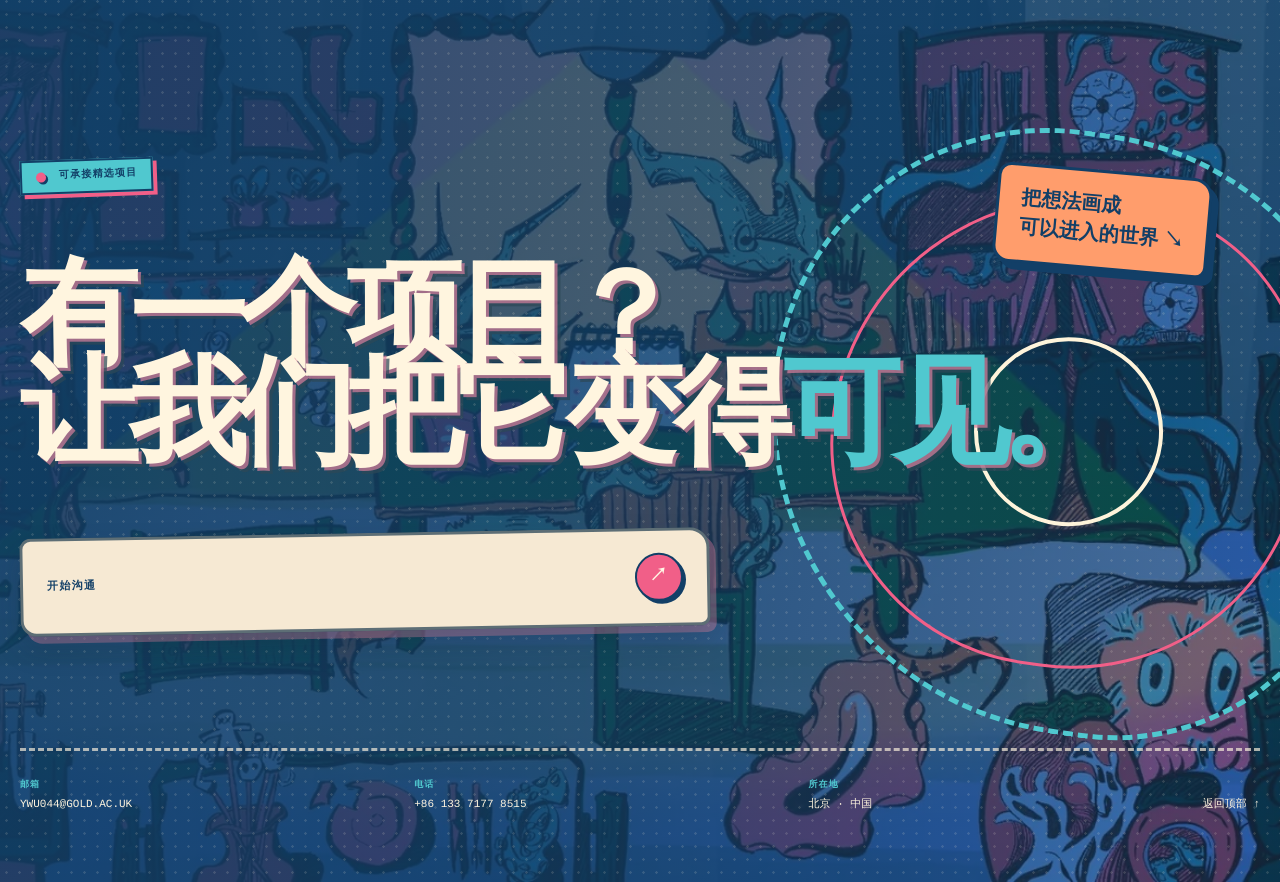
==== commit 58dc17f2: "Differentiate hover motion across pages Remove reflective image sweeps and give the homepage, Visual" ====
--- a/index.html
+++ b/index.html
@@ -1035,7 +1035,7 @@
 </style>    <link rel="stylesheet" href="./light.css?v=26" />
     <link rel="stylesheet" href="./portfolio-entry-v2.css?v=2" />
     <link rel="stylesheet" href="./homepage-v3.css?v=1" />
-  <link rel="stylesheet" href="./interaction-v4.css?v=3" />
+  <link rel="stylesheet" href="./interaction-v4.css?v=4" />
     <script src="./i18n.js?v=27" defer></script>
     <script src="./interaction-v4.js?v=1" defer></script>
   </head>
--- a/interaction-v4.css
+++ b/interaction-v4.css
@@ -3,7 +3,7 @@
   --tilt-x: 0deg;
   --tilt-y: 0deg;
 }
-.project-timeline-item .project-timeline-card {
+.project-timeline-item:nth-child(n) .project-timeline-card {
   position: relative;
   overflow: hidden;
   border-radius: 18px;
@@ -11,20 +11,9 @@
   transform-style: preserve-3d;
   transition: transform .32s ease, box-shadow .32s ease;
 }
-.project-timeline-item .project-timeline-card::before {
-  content: "";
-  position: absolute;
-  z-index: 3;
-  inset: 0;
-  pointer-events: none;
-  background: linear-gradient(110deg, transparent 38%, rgba(255,255,255,.24) 50%, transparent 62%);
-  background-size: 230% 100%;
-  animation: card-sheen 8s ease-in-out infinite;
-}
-.project-timeline-item:nth-child(even) .project-timeline-card::before { animation-delay: -4s; }
-.project-timeline-item:hover .project-timeline-card,
-.project-timeline-item:focus-visible .project-timeline-card {
-  transform: perspective(1100px) translateY(-6px) rotateX(var(--tilt-x)) rotateY(var(--tilt-y));
+.project-timeline-item:nth-child(n):hover .project-timeline-card,
+.project-timeline-item:nth-child(n):focus-visible .project-timeline-card {
+  transform: perspective(1100px) translateY(-7px) scale(1.006) rotateX(var(--tilt-x)) rotateY(var(--tilt-y));
   box-shadow: 0 14px 0 rgba(234, 163, 177, .62), 0 21px 0 rgba(53, 94, 121, .12);
 }
 .project-timeline-item:hover .project-timeline-node span,
@@ -128,10 +117,6 @@
   animation: title-scan 5s ease-in-out infinite;
 }
 
-@keyframes card-sheen {
-  0%, 36% { background-position: 180% 0; }
-  62%, 100% { background-position: -120% 0; }
-}
 @keyframes strength-runner {
   0%, 12% { left: -34%; opacity: 0; }
   24% { opacity: 1; }
@@ -163,6 +148,8 @@
   .strength-card:nth-child(n),
   .experience-card { border-radius: 14px; }
   .project-timeline-item .project-timeline-card { transform: none; }
+  .project-timeline-item:nth-child(n):hover .project-timeline-card,
+  .project-timeline-item:nth-child(n):focus-visible .project-timeline-card { transform: none; box-shadow: 9px 11px 0 var(--mine-blue); }
   .strength-card:hover,
   .strength-card:focus-visible { transform: none; box-shadow: none; }
   .section-head h2::before { left: 0; }
@@ -172,7 +159,6 @@
 
 @media (prefers-reduced-motion: reduce) {
   .project-timeline-item .project-timeline-card,
-  .project-timeline-item .project-timeline-card::before,
   .strength-card,
   .strength-card::before,
   .experience-card,
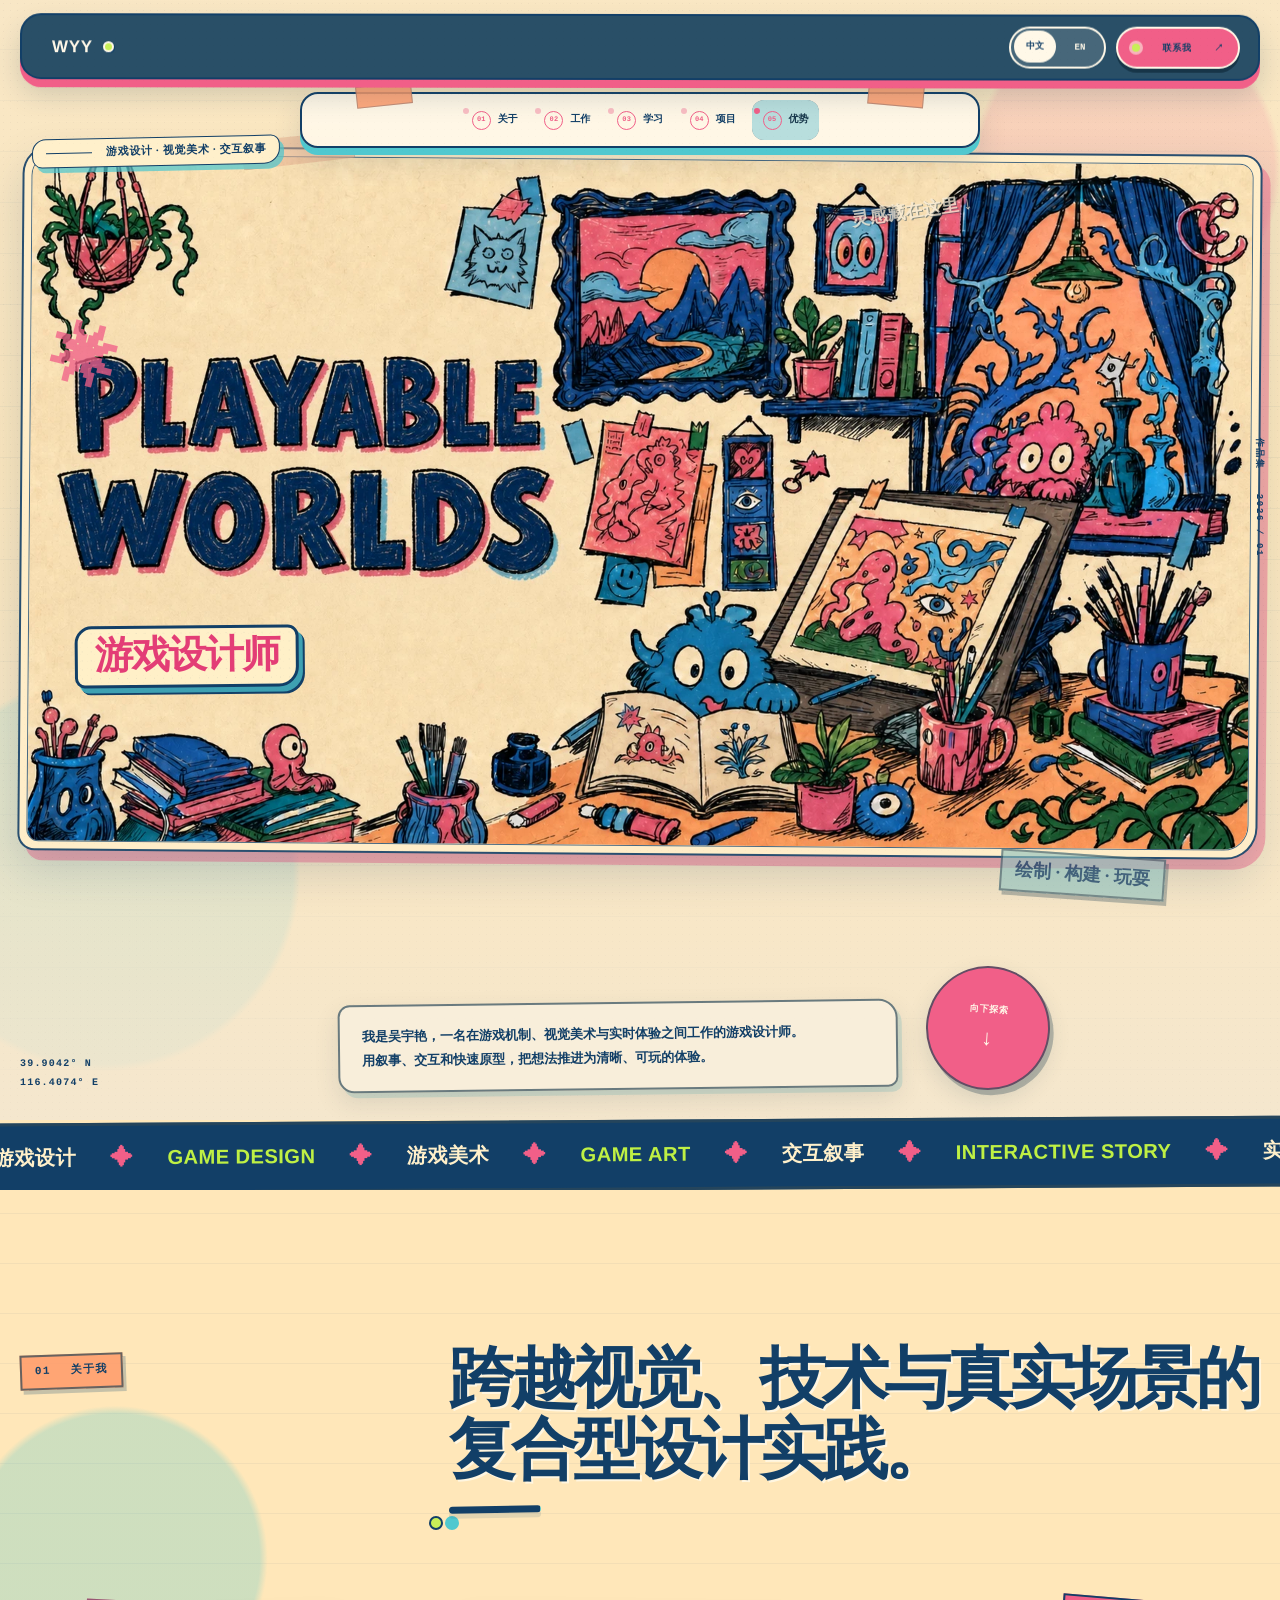
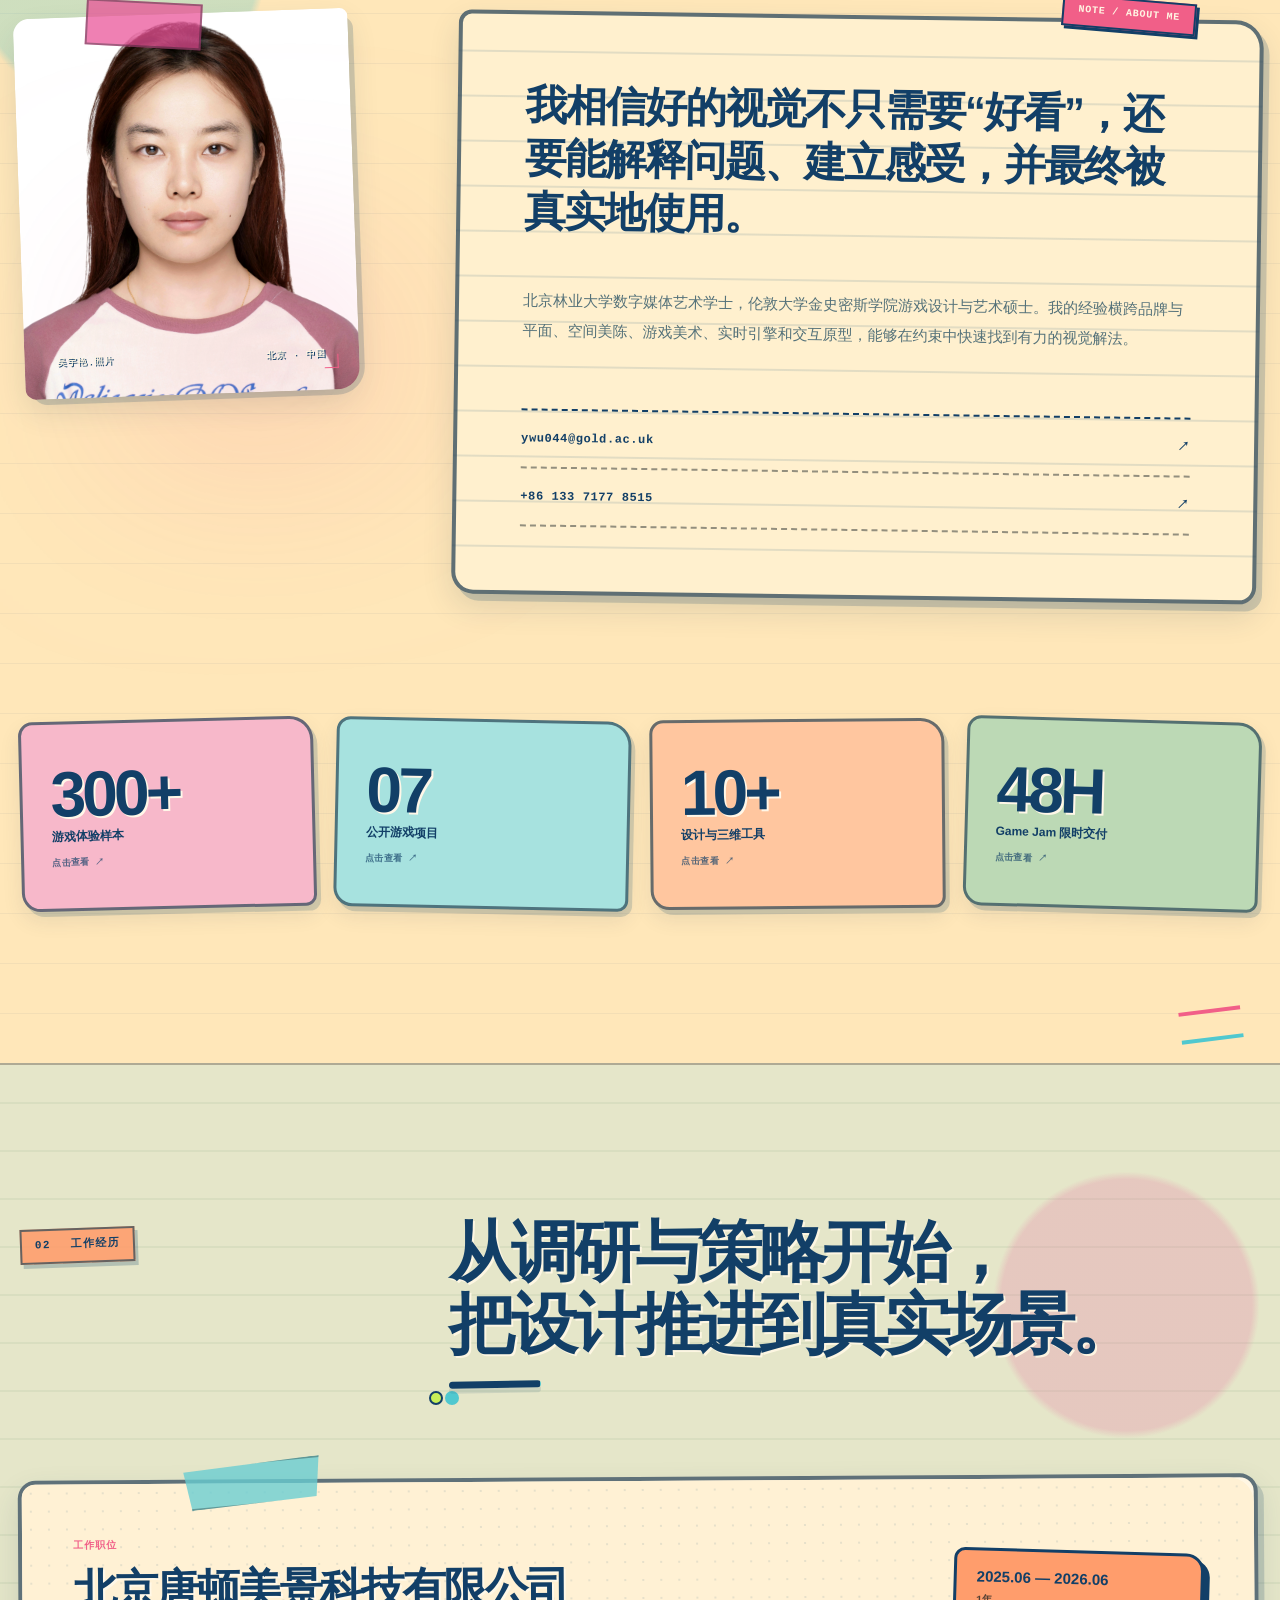
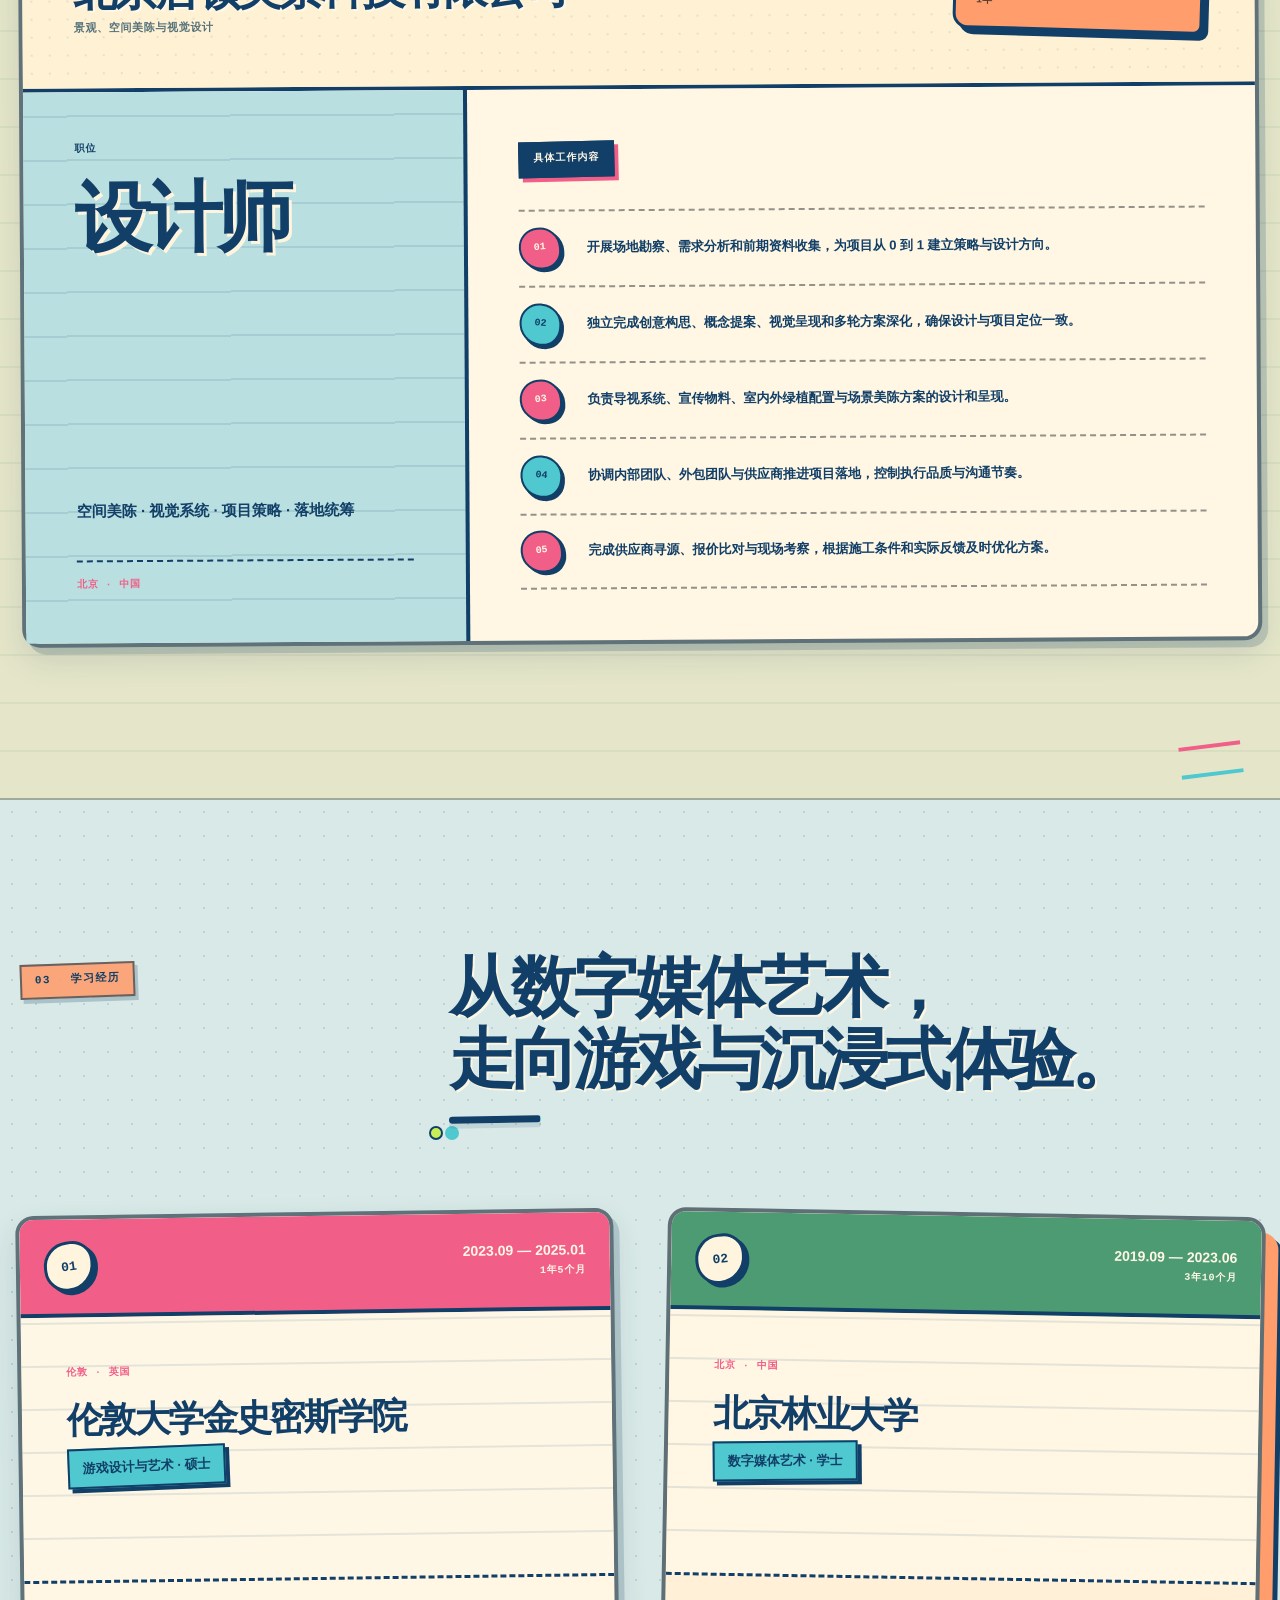
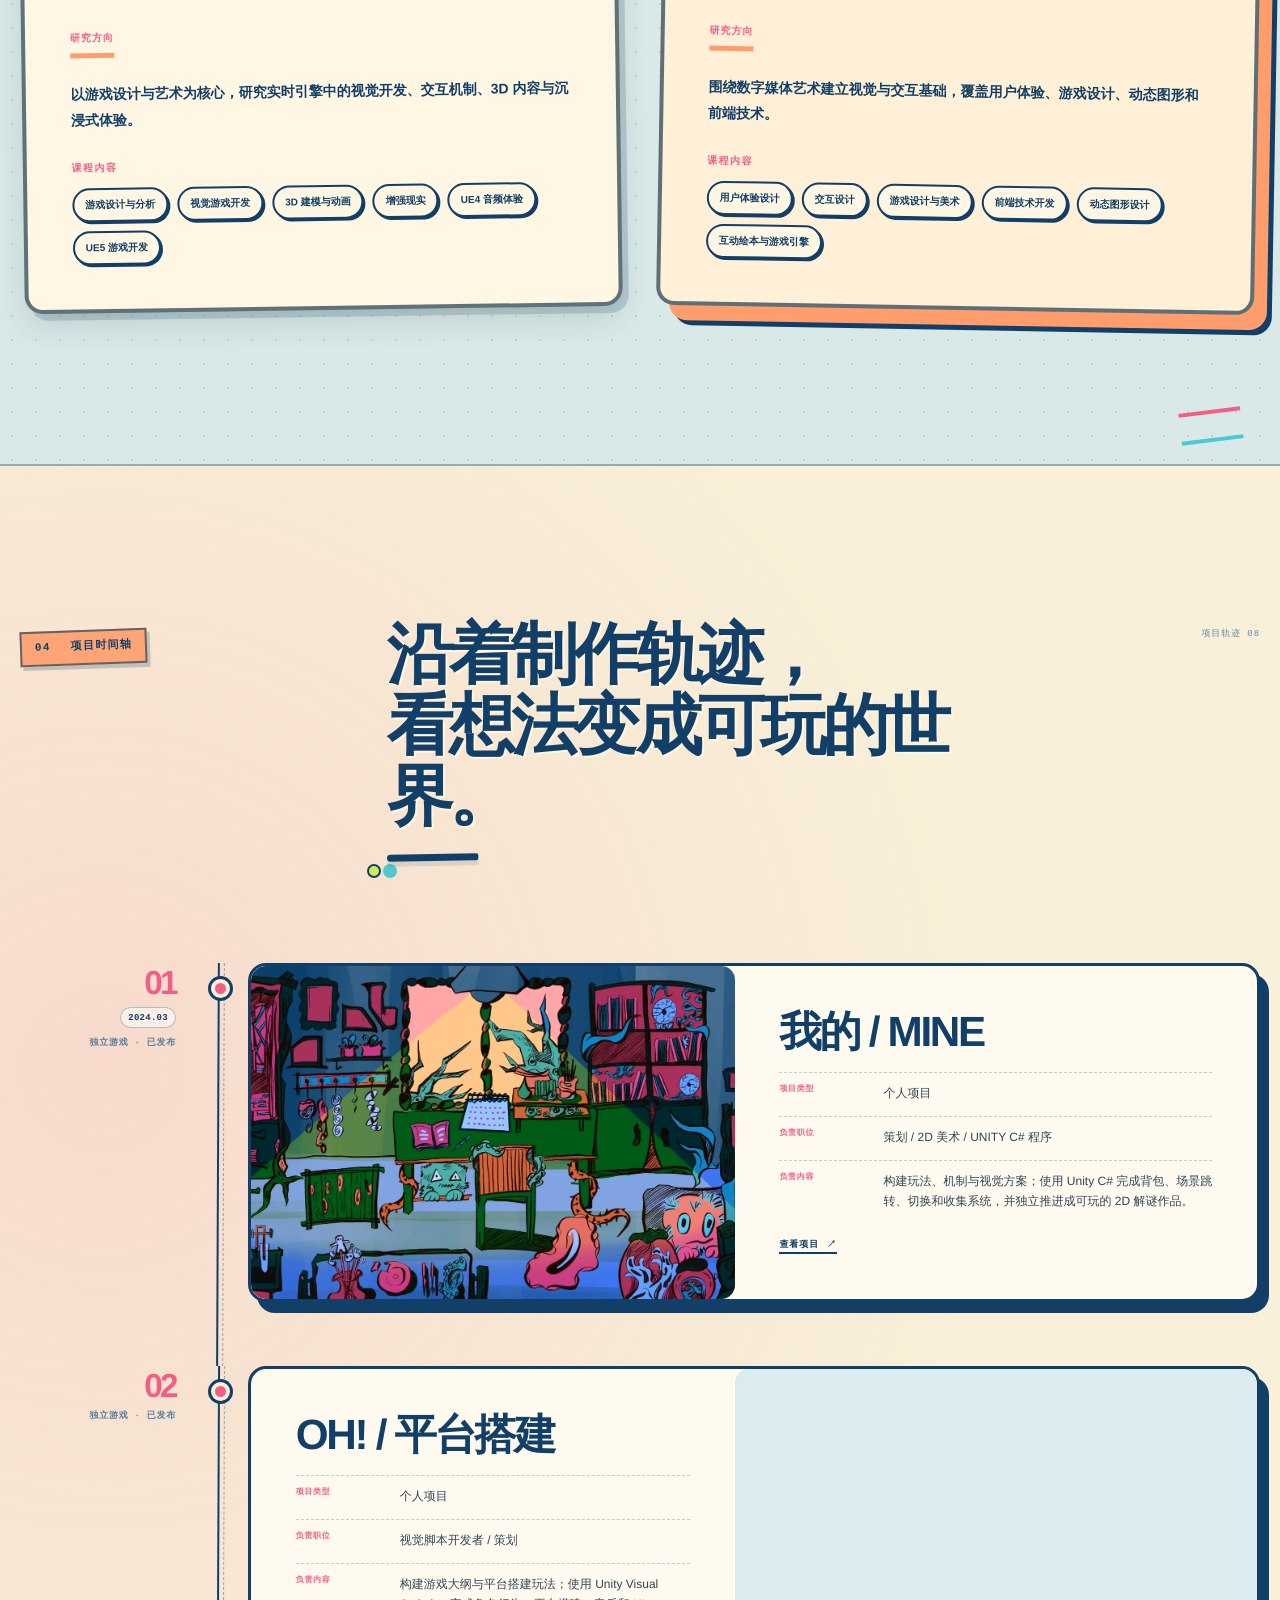
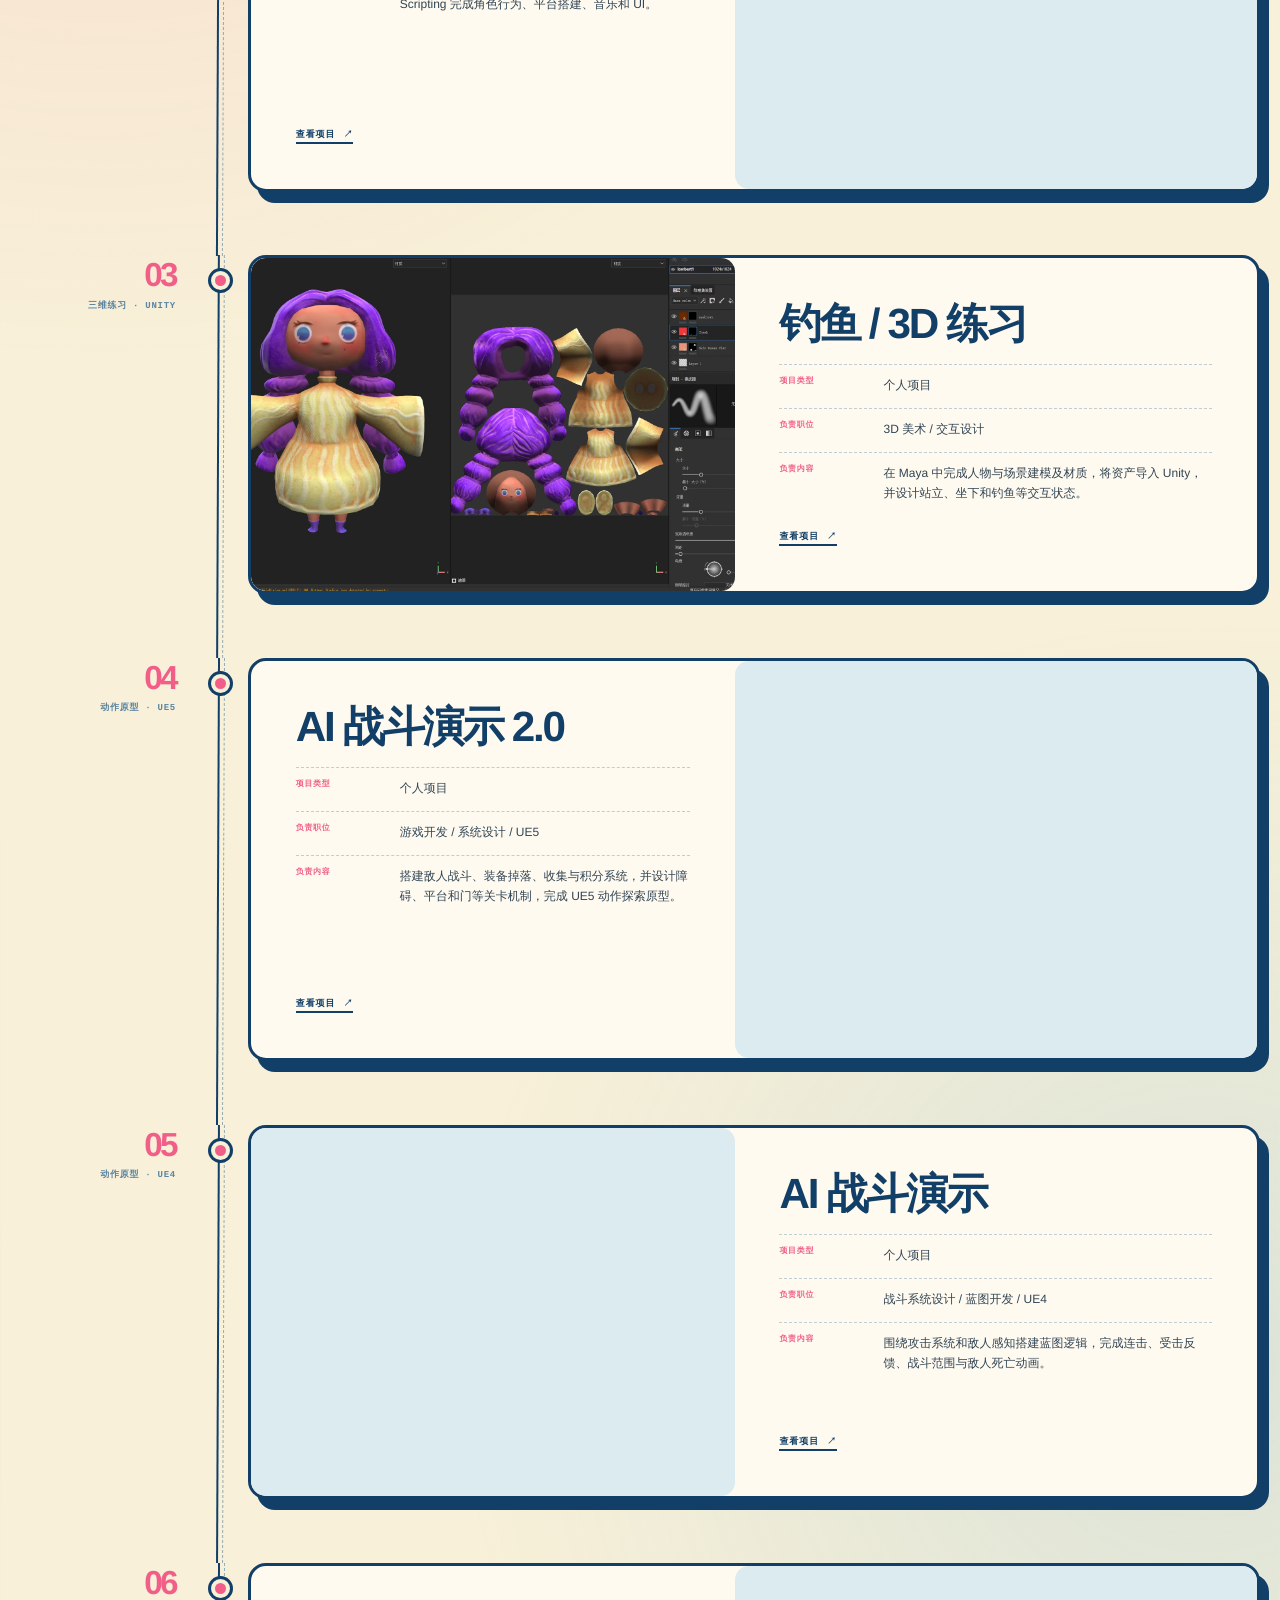
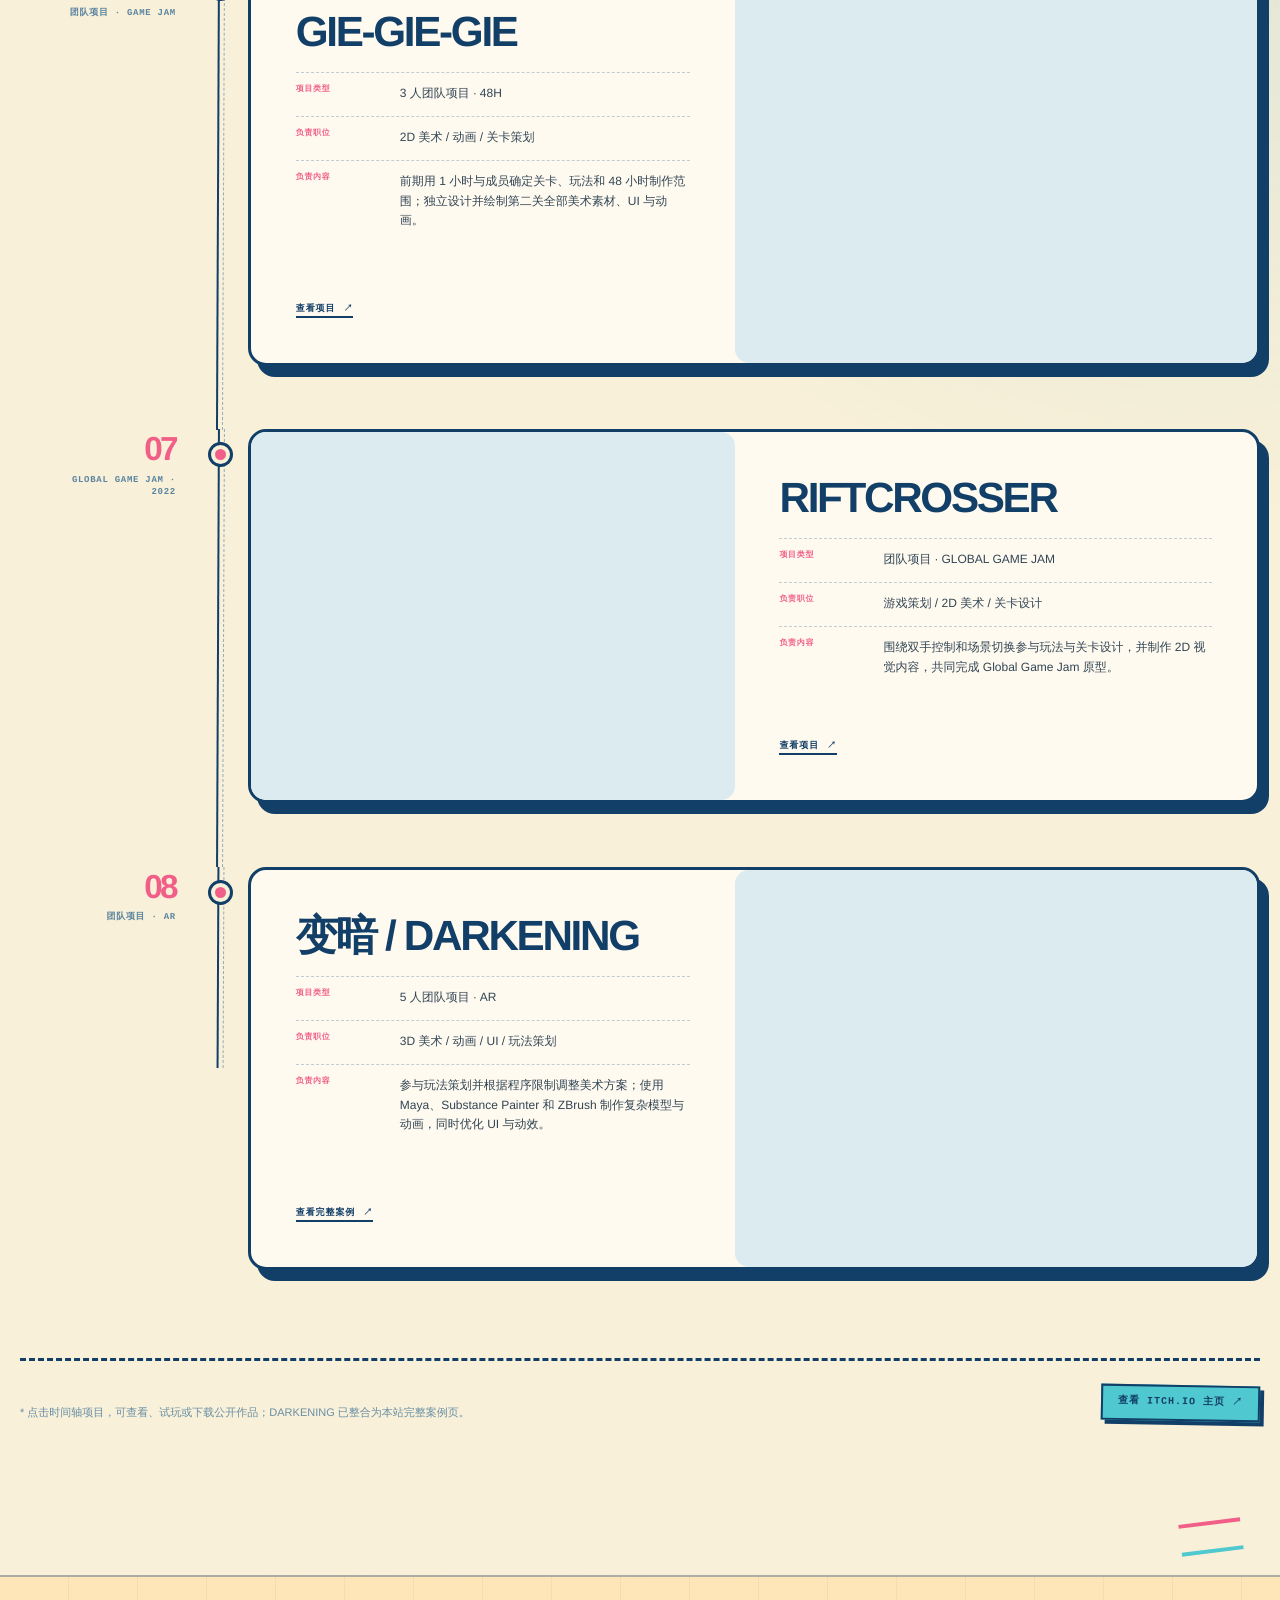
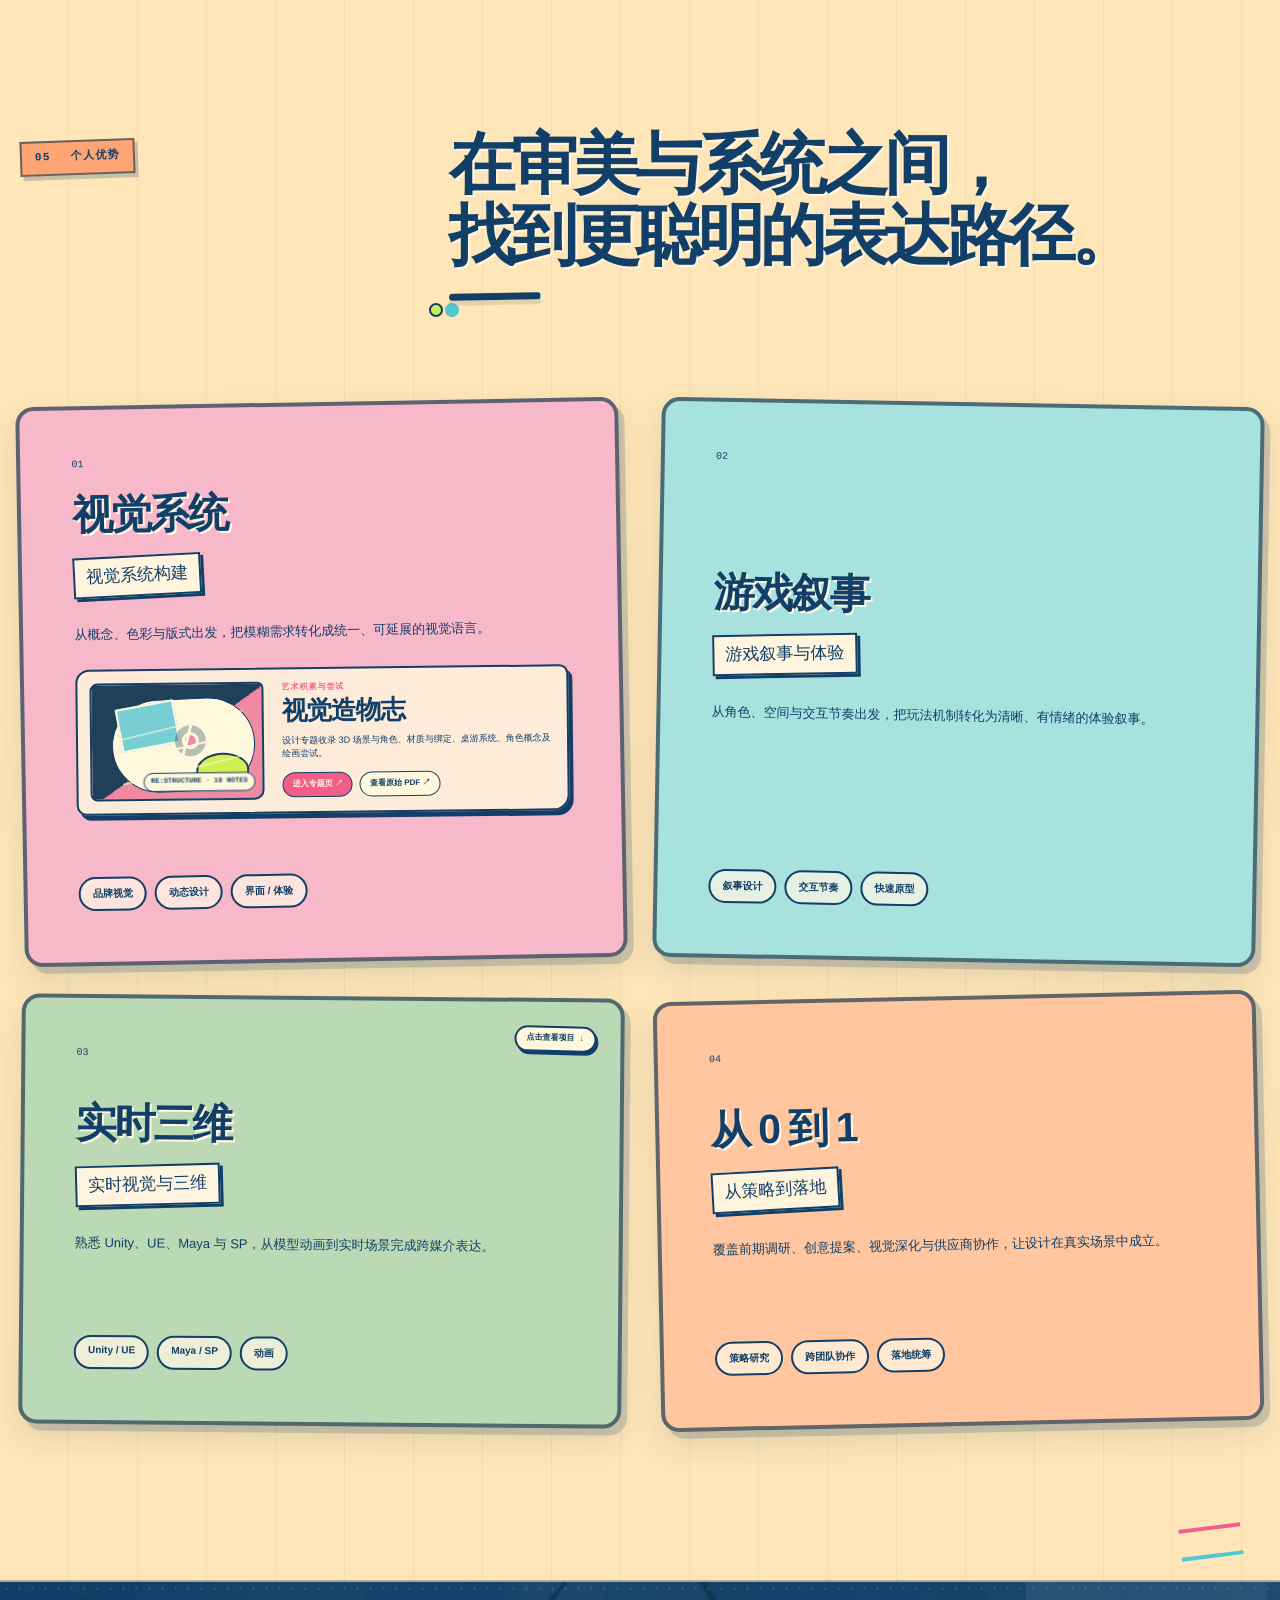
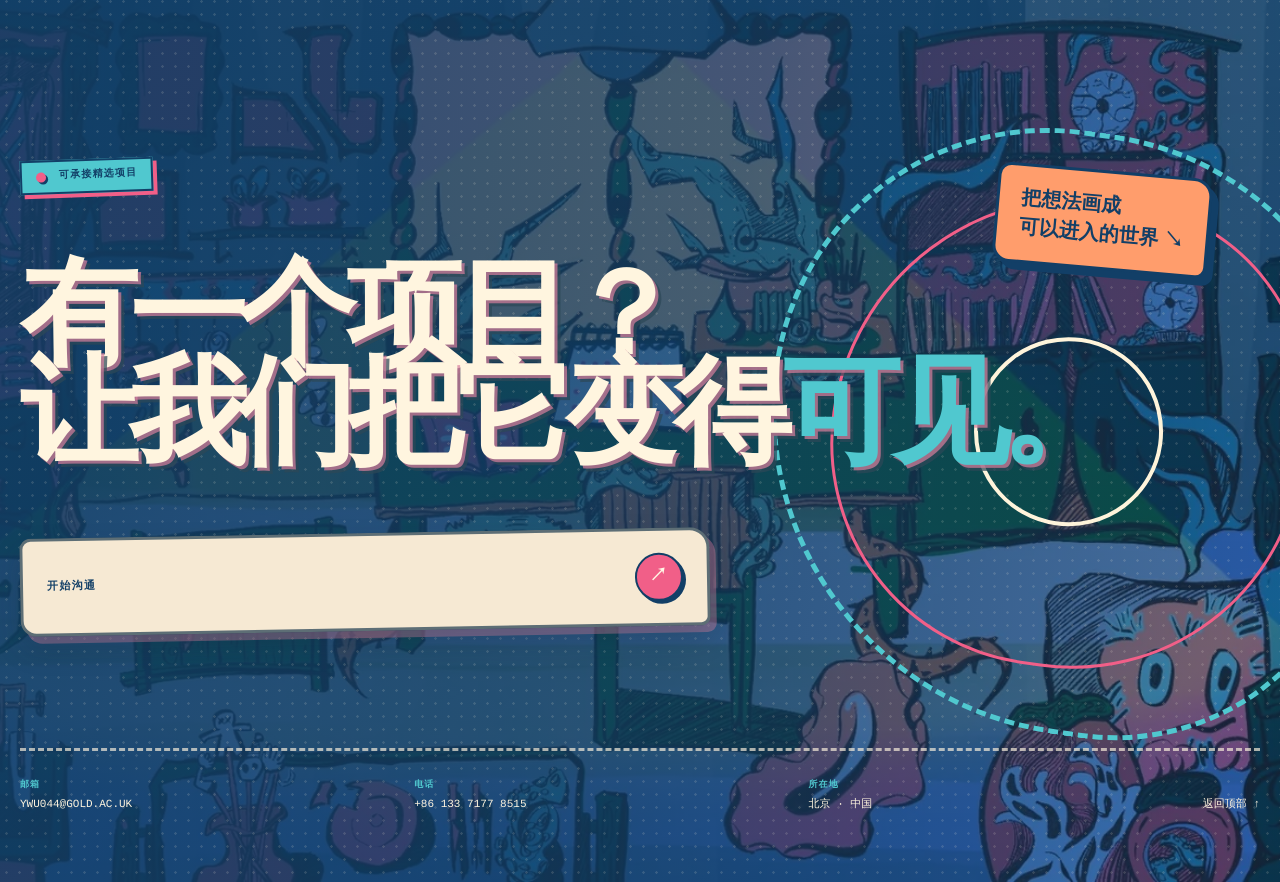
==== commit ddd09bb8: "Redesign portfolio navigation system Add high-contrast page-specific navigation, responsive mobile c" ====
--- a/index.html
+++ b/index.html
@@ -1036,8 +1036,10 @@
     <link rel="stylesheet" href="./portfolio-entry-v2.css?v=2" />
     <link rel="stylesheet" href="./homepage-v3.css?v=1" />
   <link rel="stylesheet" href="./interaction-v4.css?v=4" />
+    <link rel="stylesheet" href="./navigation-v5.css?v=1" />
     <script src="./i18n.js?v=27" defer></script>
     <script src="./interaction-v4.js?v=1" defer></script>
+    <script src="./navigation-v5.js?v=1" defer></script>
   </head>
   <body>
     <link rel="preload" as="image" href="./portfolio/hero-frame.webp" />
--- a/navigation-v5.css
+++ b/navigation-v5.css
@@ -0,0 +1,432 @@
+/* High-contrast navigation system shared by the three portfolio surfaces. */
+:where(.topbar, .notes-nav, .case-nav) {
+  --nav-x: 0px;
+  --nav-y: 0px;
+}
+
+/* Homepage: blue studio rail + floating colour console. */
+.topbar {
+  top: 14px;
+  width: min(1700px, calc(100% - 40px));
+  height: 66px;
+  padding: 0 18px 0 22px;
+  border: 2px solid var(--mine-blue);
+  border-radius: 21px;
+  color: #fff8e8;
+  background: #294f67;
+  box-shadow: 0 8px 0 var(--mine-pink), 0 15px 28px rgba(37, 65, 82, .2);
+  transition: height .28s ease, box-shadow .28s ease, background .28s ease;
+}
+.topbar::after { display: none; }
+.topbar.is-scrolled {
+  height: 58px;
+  background: rgba(41, 79, 103, .96);
+  box-shadow: 0 5px 0 var(--mine-pink), 0 12px 24px rgba(37, 65, 82, .18);
+}
+.brand-mark {
+  display: inline-flex;
+  align-items: center;
+  gap: 10px;
+  color: #fff8e8;
+  text-decoration: none;
+  font: 900 17px/1 "Arial Black", sans-serif;
+  letter-spacing: .04em;
+}
+.brand-mark i {
+  width: 11px;
+  height: 11px;
+  border: 2px solid #fff8e8;
+  border-radius: 50%;
+  background: var(--mine-lime, #c8ef58);
+  animation: nav-orbit-dot 2.8s ease-in-out infinite;
+}
+.top-actions { gap: 10px; }
+.language-toggle {
+  height: 42px;
+  padding: 3px;
+  gap: 3px;
+  border: 2px solid #fff8e8;
+  border-radius: 999px;
+  background: rgba(255, 248, 232, .14);
+  box-shadow: none;
+}
+.language-toggle::before,
+.language-toggle::after { display: none; }
+.language-toggle button {
+  min-width: 42px;
+  height: 32px;
+  padding: 0 9px;
+  border: 0;
+  border-radius: 999px;
+  color: #fff8e8;
+  background: transparent !important;
+  font: 900 9px/1 "Courier New", monospace;
+  transform: translate(var(--nav-x), var(--nav-y)) !important;
+  transition: color .2s ease, background .2s ease, transform .2s ease !important;
+}
+.language-toggle button::after { display: none; }
+.language-toggle button:hover,
+.language-toggle button:focus-visible,
+.language-toggle button.is-active,
+.language-toggle button[aria-pressed="true"] {
+  color: var(--mine-blue);
+  background: #fff8e8 !important;
+  transform: translate(var(--nav-x), calc(var(--nav-y) - 1px)) !important;
+}
+.contact-pill,
+.top-actions .contact-pill {
+  min-width: 124px;
+  height: 42px;
+  padding: 0 14px;
+  border: 2px solid #fff8e8;
+  border-radius: 999px;
+  color: var(--mine-blue);
+  background: var(--mine-pink);
+  box-shadow: 0 4px 0 #173548;
+  font: 900 9px/1 "Arial Black", sans-serif;
+  transform: translate(var(--nav-x), var(--nav-y));
+  transition: transform .2s ease, box-shadow .2s ease, background .2s ease;
+}
+.contact-pill .status-dot {
+  width: 8px;
+  height: 8px;
+  border: 0;
+  background: var(--mine-lime, #c8ef58);
+  box-shadow: 0 0 0 3px rgba(255, 248, 232, .55);
+  animation: nav-status-pulse 2.2s ease-in-out infinite;
+}
+.contact-pill:hover,
+.contact-pill:focus-visible {
+  color: var(--mine-blue);
+  background: var(--mine-lime, #c8ef58);
+  box-shadow: 0 7px 0 #173548;
+  transform: translate(var(--nav-x), calc(var(--nav-y) - 3px));
+}
+
+.nav-links {
+  position: fixed;
+  z-index: 95;
+  top: 92px;
+  left: 50%;
+  display: grid;
+  grid-template-columns: repeat(5, minmax(0, 1fr));
+  width: min(680px, calc(100% - 48px));
+  min-height: 54px;
+  padding: 6px;
+  gap: 5px;
+  border: 2px solid var(--mine-blue);
+  border-radius: 18px;
+  background: rgba(255, 248, 232, .96);
+  box-shadow: 0 7px 0 var(--mine-cyan), 0 13px 28px rgba(37, 65, 82, .16);
+  transform: translateX(-50%);
+  backdrop-filter: blur(12px);
+  transition: top .28s ease, box-shadow .28s ease, transform .28s ease;
+}
+.topbar.is-scrolled + .nav-links { top: 79px; }
+.nav-links a,
+.nav-links a:nth-child(2),
+.nav-links a:nth-child(even) {
+  position: relative;
+  isolation: isolate;
+  display: flex;
+  align-items: center;
+  justify-content: center;
+  min-width: 0;
+  height: 40px;
+  padding: 0 11px;
+  gap: 7px;
+  overflow: hidden;
+  border: 0;
+  border-radius: 12px;
+  color: var(--mine-blue);
+  background: transparent;
+  box-shadow: none;
+  transform: translate(var(--nav-x), var(--nav-y));
+  transition: color .2s ease, background .2s ease, transform .2s ease, box-shadow .2s ease;
+}
+.nav-links a::before {
+  content: "";
+  position: absolute;
+  z-index: -1;
+  inset: 100% 0 0;
+  width: auto;
+  height: auto;
+  border: 0;
+  border-radius: 10px;
+  background: var(--mine-cyan);
+  box-shadow: none;
+  transition: inset .24s cubic-bezier(.2, .8, .2, 1);
+}
+.nav-links a:nth-child(2)::before { background: #f0b79a; }
+.nav-links a:nth-child(3)::before { background: #cddaa9; }
+.nav-links a:nth-child(4)::before { background: #efadc1; }
+.nav-links a:nth-child(5)::before { background: #b8dedd; }
+.nav-links a::after {
+  content: "";
+  position: absolute;
+  right: 8px;
+  top: 8px;
+  width: 6px;
+  height: 6px;
+  border: 0;
+  border-radius: 50%;
+  background: var(--mine-pink);
+  opacity: .38;
+  transform: none;
+}
+.nav-links a:hover,
+.nav-links a:focus-visible,
+.nav-links a.is-current,
+.nav-links a:nth-child(even):hover,
+.nav-links a:nth-child(even):focus-visible,
+.nav-links a:nth-child(even).is-current {
+  color: #18384c;
+  background: transparent;
+  box-shadow: inset 0 0 0 2px rgba(41, 79, 103, .65);
+  transform: translate(var(--nav-x), calc(var(--nav-y) - 2px));
+}
+.nav-links a:hover::before,
+.nav-links a:focus-visible::before,
+.nav-links a.is-current::before { inset: 0; }
+.nav-links a:hover::after,
+.nav-links a:focus-visible::after,
+.nav-links a.is-current::after {
+  opacity: 1;
+  animation: nav-status-pulse 1.6s ease-in-out infinite;
+}
+.nav-index {
+  display: inline-grid;
+  place-items: center;
+  width: 19px;
+  height: 19px;
+  border: 1px solid currentColor;
+  border-radius: 50%;
+  font: 900 7px/1 "Courier New", monospace;
+}
+.nav-label { font: 900 10px/1 "Arial Black", "PingFang SC", sans-serif; }
+
+.nav-menu-toggle {
+  border: 2px solid var(--mine-blue);
+  border-radius: 999px;
+  color: #fff8e8;
+  background: var(--mine-pink);
+  box-shadow: 0 5px 0 var(--mine-blue);
+}
+
+/* Visual Making Notes: violet archive tabs. */
+.notes-nav {
+  min-height: 70px;
+  padding: 10px clamp(16px, 3vw, 46px);
+  border-bottom: 5px solid var(--violet);
+  color: var(--white);
+  background: rgba(33, 57, 76, .97);
+  box-shadow: 0 6px 0 var(--lime), 0 12px 28px rgba(33, 57, 76, .18);
+  transition: min-height .25s ease, box-shadow .25s ease;
+}
+.notes-nav.is-scrolled { min-height: 60px; box-shadow: 0 4px 0 var(--lime), 0 10px 20px rgba(33, 57, 76, .15); }
+.notes-brand { color: var(--white); }
+.notes-brand span { color: var(--lime); }
+.notes-nav nav {
+  display: flex;
+  gap: 4px;
+  padding: 4px;
+  border: 1px solid rgba(255, 250, 240, .65);
+  border-radius: 999px;
+  background: rgba(255, 250, 240, .08);
+}
+.notes-nav nav a {
+  padding: 10px 14px;
+  border-radius: 999px;
+  transform: translate(var(--nav-x), var(--nav-y));
+  transition: color .2s ease, background .2s ease, transform .2s ease, box-shadow .2s ease;
+}
+.notes-nav nav a::after { display: none; }
+.notes-nav nav a:hover,
+.notes-nav nav a:focus-visible,
+.notes-nav nav a.is-current {
+  color: var(--ink);
+  background: var(--lime);
+  box-shadow: 0 3px 0 var(--violet);
+  transform: translate(var(--nav-x), calc(var(--nav-y) - 2px));
+}
+.notes-actions button {
+  width: 34px;
+  height: 34px;
+  border: 1px solid var(--white);
+  color: var(--white);
+  background: transparent;
+  transform: translate(var(--nav-x), var(--nav-y));
+  transition: color .2s ease, background .2s ease, transform .2s ease;
+}
+.notes-actions button:hover,
+.notes-actions button:focus-visible,
+.notes-actions button[aria-pressed="true"] { color: var(--ink); background: var(--lime); transform: translate(var(--nav-x), calc(var(--nav-y) - 2px)); }
+.notes-actions a {
+  padding: 10px 13px;
+  border: 1px solid var(--pink);
+  border-radius: 999px;
+  color: var(--white);
+  background: rgba(238, 131, 159, .16);
+  transform: translate(var(--nav-x), var(--nav-y));
+  transition: background .2s ease, transform .2s ease;
+}
+.notes-actions a:hover,
+.notes-actions a:focus-visible { background: var(--pink); transform: translate(var(--nav-x), calc(var(--nav-y) - 2px)); }
+
+/* DARKENING: black control rail + acid signal. */
+.case-nav {
+  min-height: 70px;
+  padding: 10px clamp(18px, 3vw, 48px);
+  border-bottom: 4px solid var(--acid);
+  color: var(--paper);
+  background: rgba(20, 32, 27, .97);
+  box-shadow: 0 6px 0 var(--pink), 0 12px 28px rgba(20, 32, 27, .22);
+  transition: min-height .25s ease, box-shadow .25s ease;
+}
+.case-nav.is-scrolled { min-height: 60px; box-shadow: 0 4px 0 var(--pink), 0 9px 20px rgba(20, 32, 27, .18); }
+.case-brand { color: var(--paper); }
+.case-brand span { color: var(--acid); }
+.case-nav nav {
+  display: flex;
+  gap: 4px;
+  padding: 4px;
+  border: 1px solid rgba(245, 240, 220, .58);
+  border-radius: 8px;
+  background: rgba(245, 240, 220, .05);
+}
+.case-nav nav a {
+  position: relative;
+  overflow: hidden;
+  padding: 10px 16px;
+  border-radius: 5px;
+  transform: translate(var(--nav-x), var(--nav-y));
+  transition: color .2s ease, background .2s ease, transform .2s ease;
+}
+.case-nav nav a::before {
+  content: "";
+  position: absolute;
+  inset: auto 100% 0 0;
+  height: 3px;
+  background: var(--acid);
+  transition: right .26s ease;
+}
+.case-nav nav a:hover,
+.case-nav nav a:focus-visible,
+.case-nav nav a.is-current { color: var(--night); background: var(--acid); transform: translate(var(--nav-x), calc(var(--nav-y) - 2px)); }
+.case-nav nav a:hover::before,
+.case-nav nav a:focus-visible::before,
+.case-nav nav a.is-current::before { right: 0; }
+.case-actions button {
+  width: 34px;
+  height: 34px;
+  border: 1px solid var(--paper);
+  color: var(--paper);
+  background: transparent;
+  transform: translate(var(--nav-x), var(--nav-y));
+  transition: color .2s ease, background .2s ease, transform .2s ease;
+}
+.case-actions button:hover,
+.case-actions button:focus-visible,
+.case-actions button[aria-pressed="true"] { color: var(--night); background: var(--acid); transform: translate(var(--nav-x), calc(var(--nav-y) - 2px)); }
+.back-link {
+  padding: 10px 13px;
+  border: 1px solid var(--pink);
+  border-radius: 6px;
+  color: var(--paper);
+  background: rgba(233, 130, 154, .14);
+  transform: translate(var(--nav-x), var(--nav-y));
+  transition: background .2s ease, transform .2s ease;
+}
+.back-link:hover,
+.back-link:focus-visible { background: var(--pink); transform: translate(var(--nav-x), calc(var(--nav-y) - 2px)); }
+
+@keyframes nav-orbit-dot {
+  0%, 100% { transform: translateX(0); }
+  50% { transform: translateX(5px); }
+}
+@keyframes nav-status-pulse {
+  0%, 100% { transform: scale(.78); opacity: .55; }
+  50% { transform: scale(1.18); opacity: 1; }
+}
+
+@media (max-width: 900px) {
+  .notes-nav,
+  .case-nav {
+    grid-template-columns: 1fr auto;
+    gap: 8px 12px;
+    padding: 9px 14px 10px;
+  }
+  .notes-nav nav,
+  .case-nav nav {
+    grid-column: 1 / -1;
+    display: flex;
+    justify-content: center;
+    max-width: 100%;
+    overflow-x: auto;
+    scrollbar-width: none;
+  }
+  .notes-nav nav::-webkit-scrollbar,
+  .case-nav nav::-webkit-scrollbar { display: none; }
+  .notes-nav nav a,
+  .case-nav nav a { flex: 0 0 auto; }
+}
+
+@media (max-width: 760px) {
+  .topbar {
+    top: 5px;
+    width: calc(100% - 10px);
+    height: 58px;
+    padding: 0 9px 0 13px;
+    border-radius: 16px;
+    box-shadow: 0 5px 0 var(--mine-pink);
+  }
+  .brand-mark { font-size: 14px; }
+  .top-actions { gap: 5px; }
+  .language-toggle { height: 36px; padding: 2px; }
+  .language-toggle button { min-width: 31px; height: 28px; padding: 0 6px; font-size: 8px; }
+  .contact-pill,
+  .top-actions .contact-pill { min-width: 92px; height: 36px; padding: 0 9px; font-size: 8px; }
+  .nav-menu-toggle {
+    top: 72px;
+    right: 9px;
+    z-index: 100;
+    display: flex !important;
+    min-width: 86px;
+    height: 39px;
+    padding: 0 13px;
+  }
+  .nav-links {
+    top: 120px;
+    left: 9px;
+    right: 9px;
+    display: none !important;
+    grid-template-columns: repeat(2, minmax(0, 1fr));
+    width: auto;
+    padding: 7px;
+    border-radius: 16px;
+    transform: none;
+  }
+  .nav-links.is-open { display: grid !important; }
+  .nav-links a,
+  .nav-links a:nth-child(2),
+  .nav-links a:nth-child(even) { height: 42px; padding: 0 9px; }
+  .nav-links a:last-child { grid-column: 1 / -1; }
+  .nav-index { display: inline-grid; }
+  .notes-brand span,
+  .case-brand span { display: none; }
+  .notes-actions > a,
+  .back-link { display: none; }
+  .notes-nav nav,
+  .case-nav nav { justify-content: flex-start; }
+  .notes-nav nav a,
+  .case-nav nav a { padding: 9px 12px; }
+}
+
+@media (prefers-reduced-motion: reduce) {
+  .brand-mark i,
+  .contact-pill .status-dot,
+  .nav-links a::after { animation: none !important; }
+  :where(.topbar, .nav-links, .nav-links a, .language-toggle button, .contact-pill, .notes-nav, .notes-nav a, .notes-actions button, .notes-actions a, .case-nav, .case-nav a, .case-actions button, .back-link) {
+    transition: none !important;
+  }
+}
